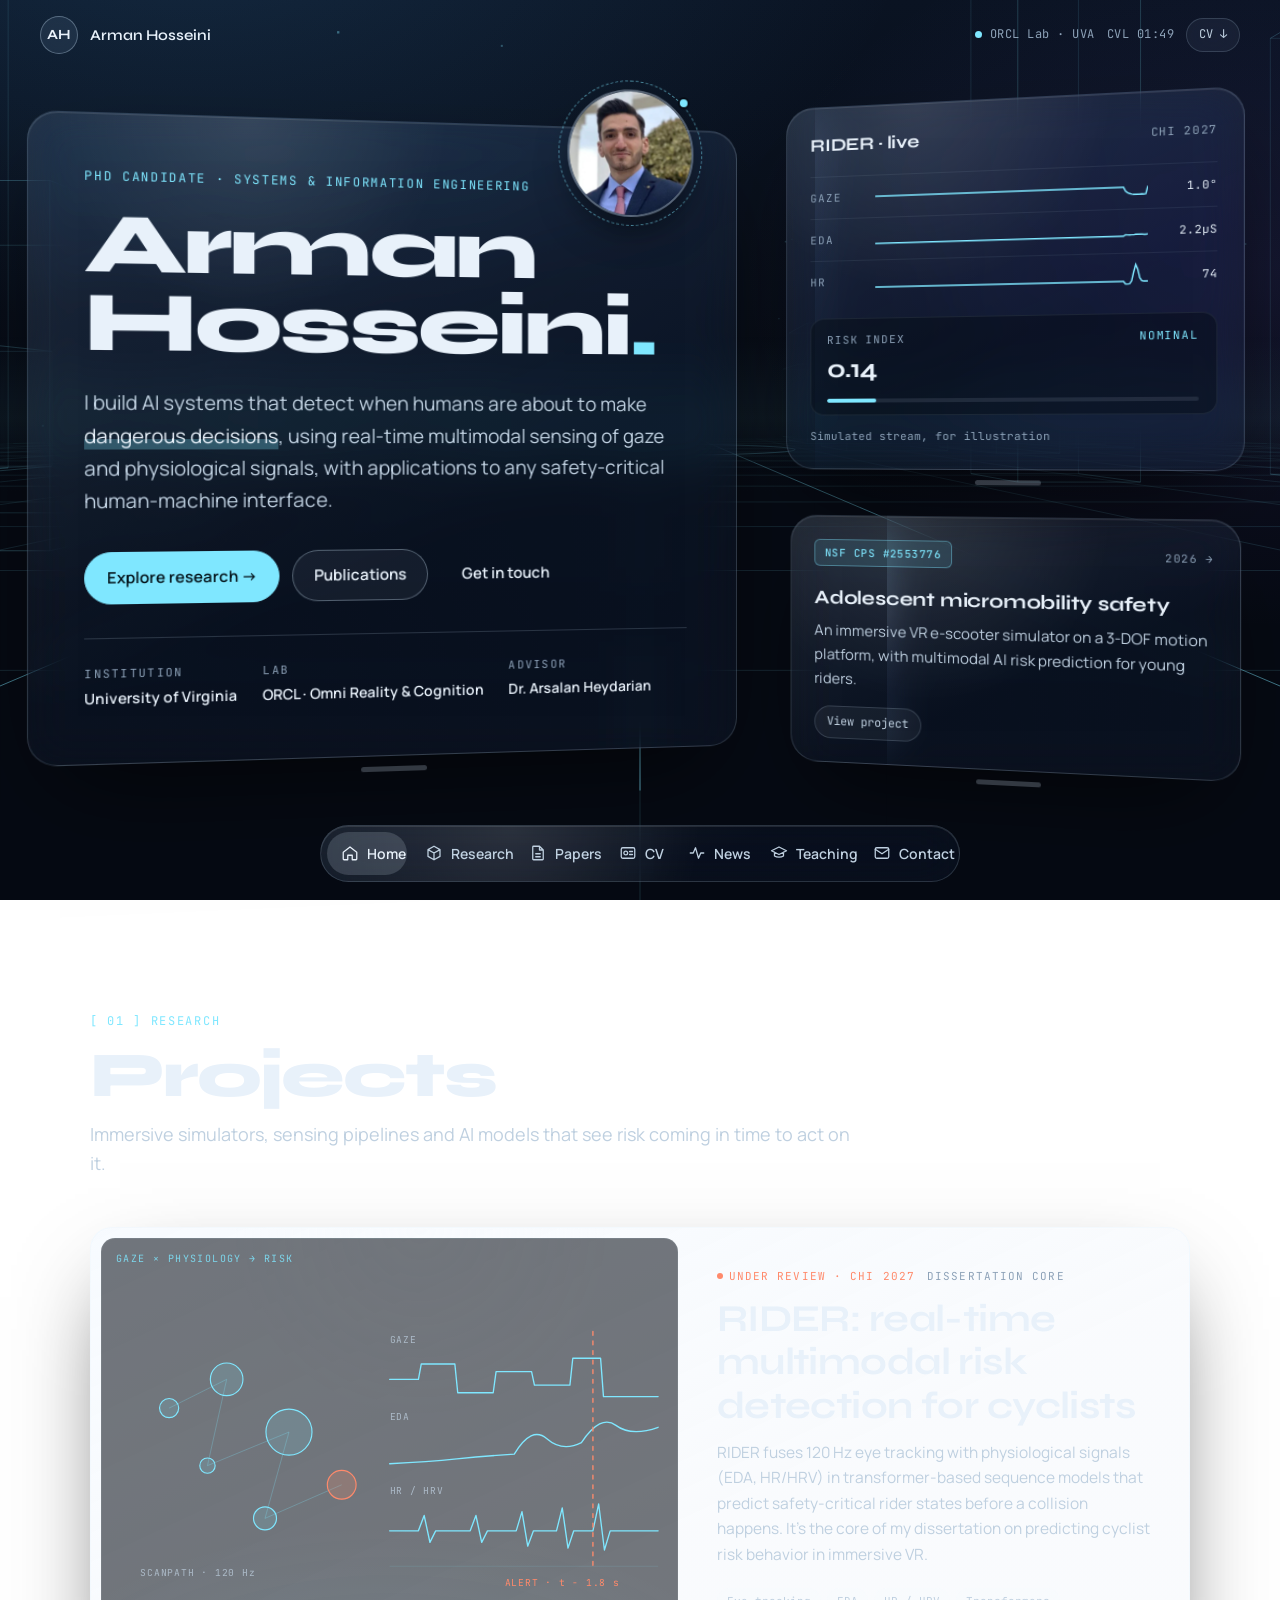
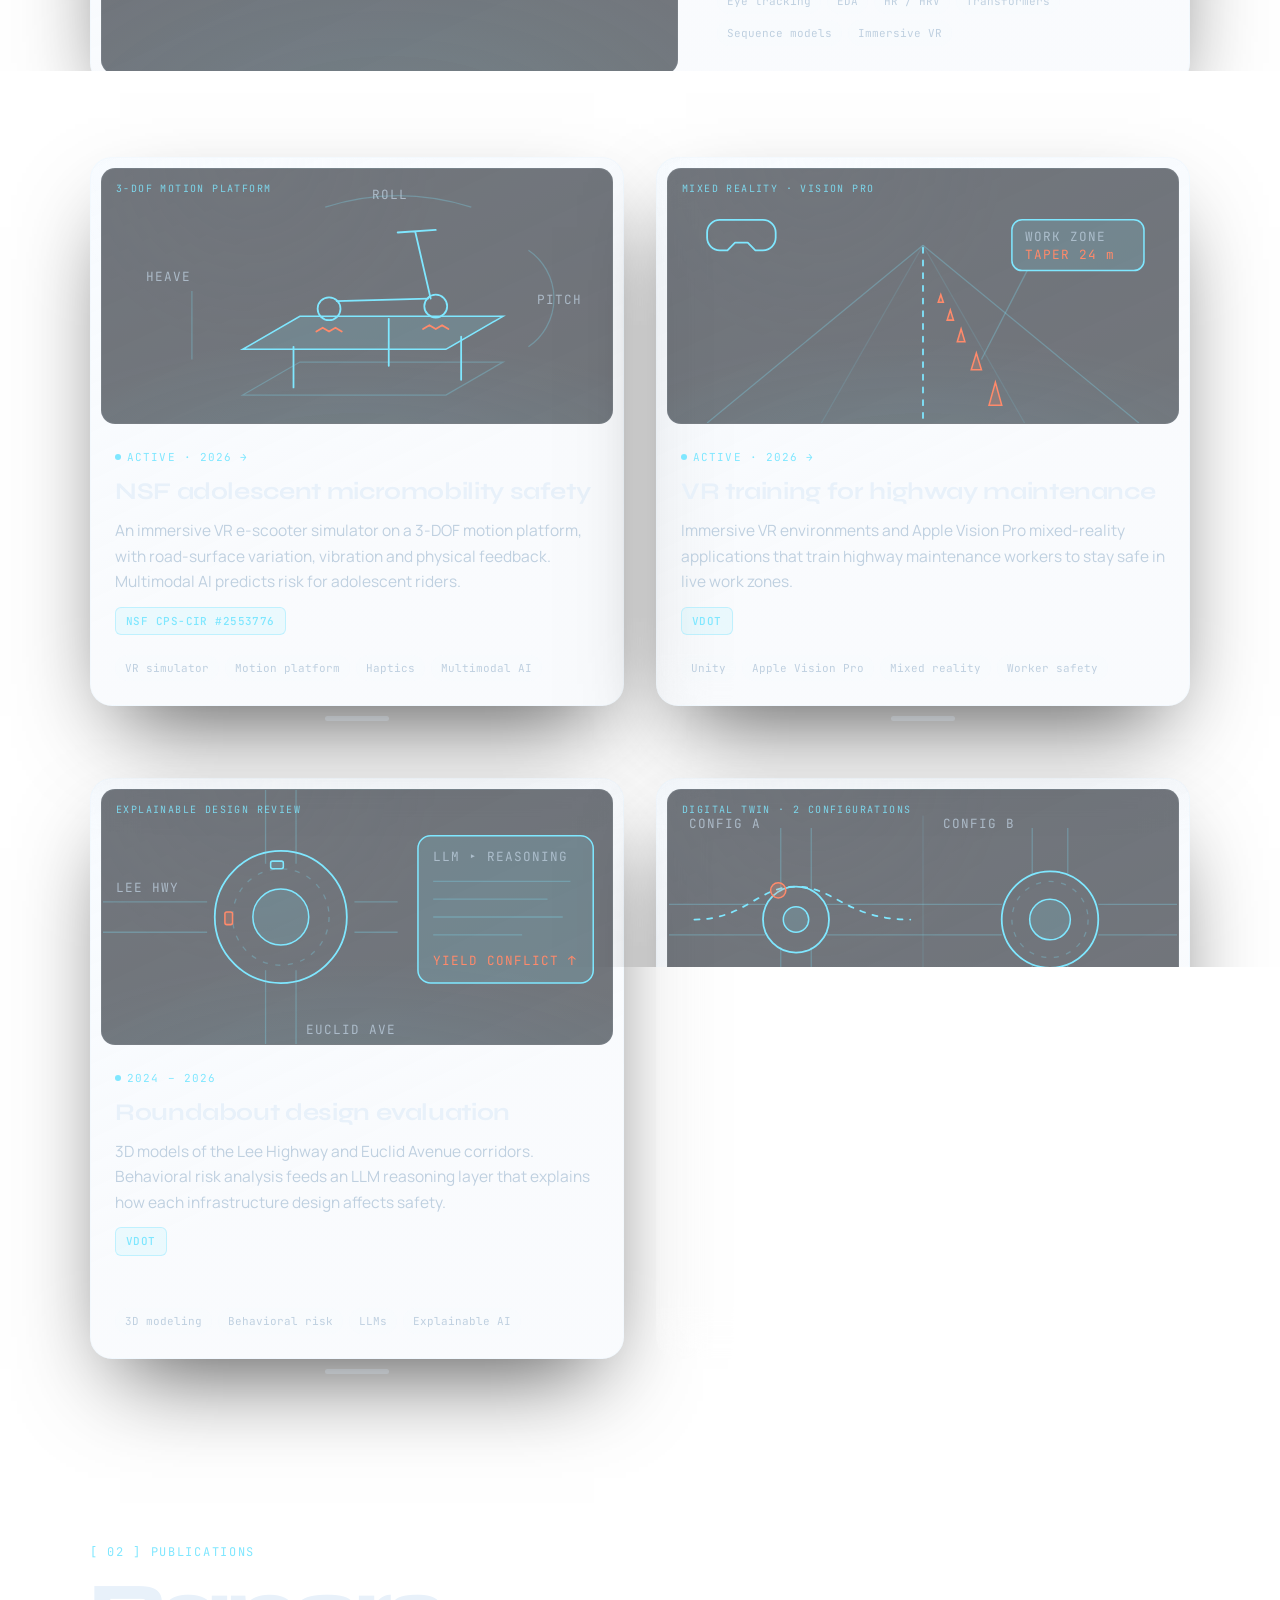
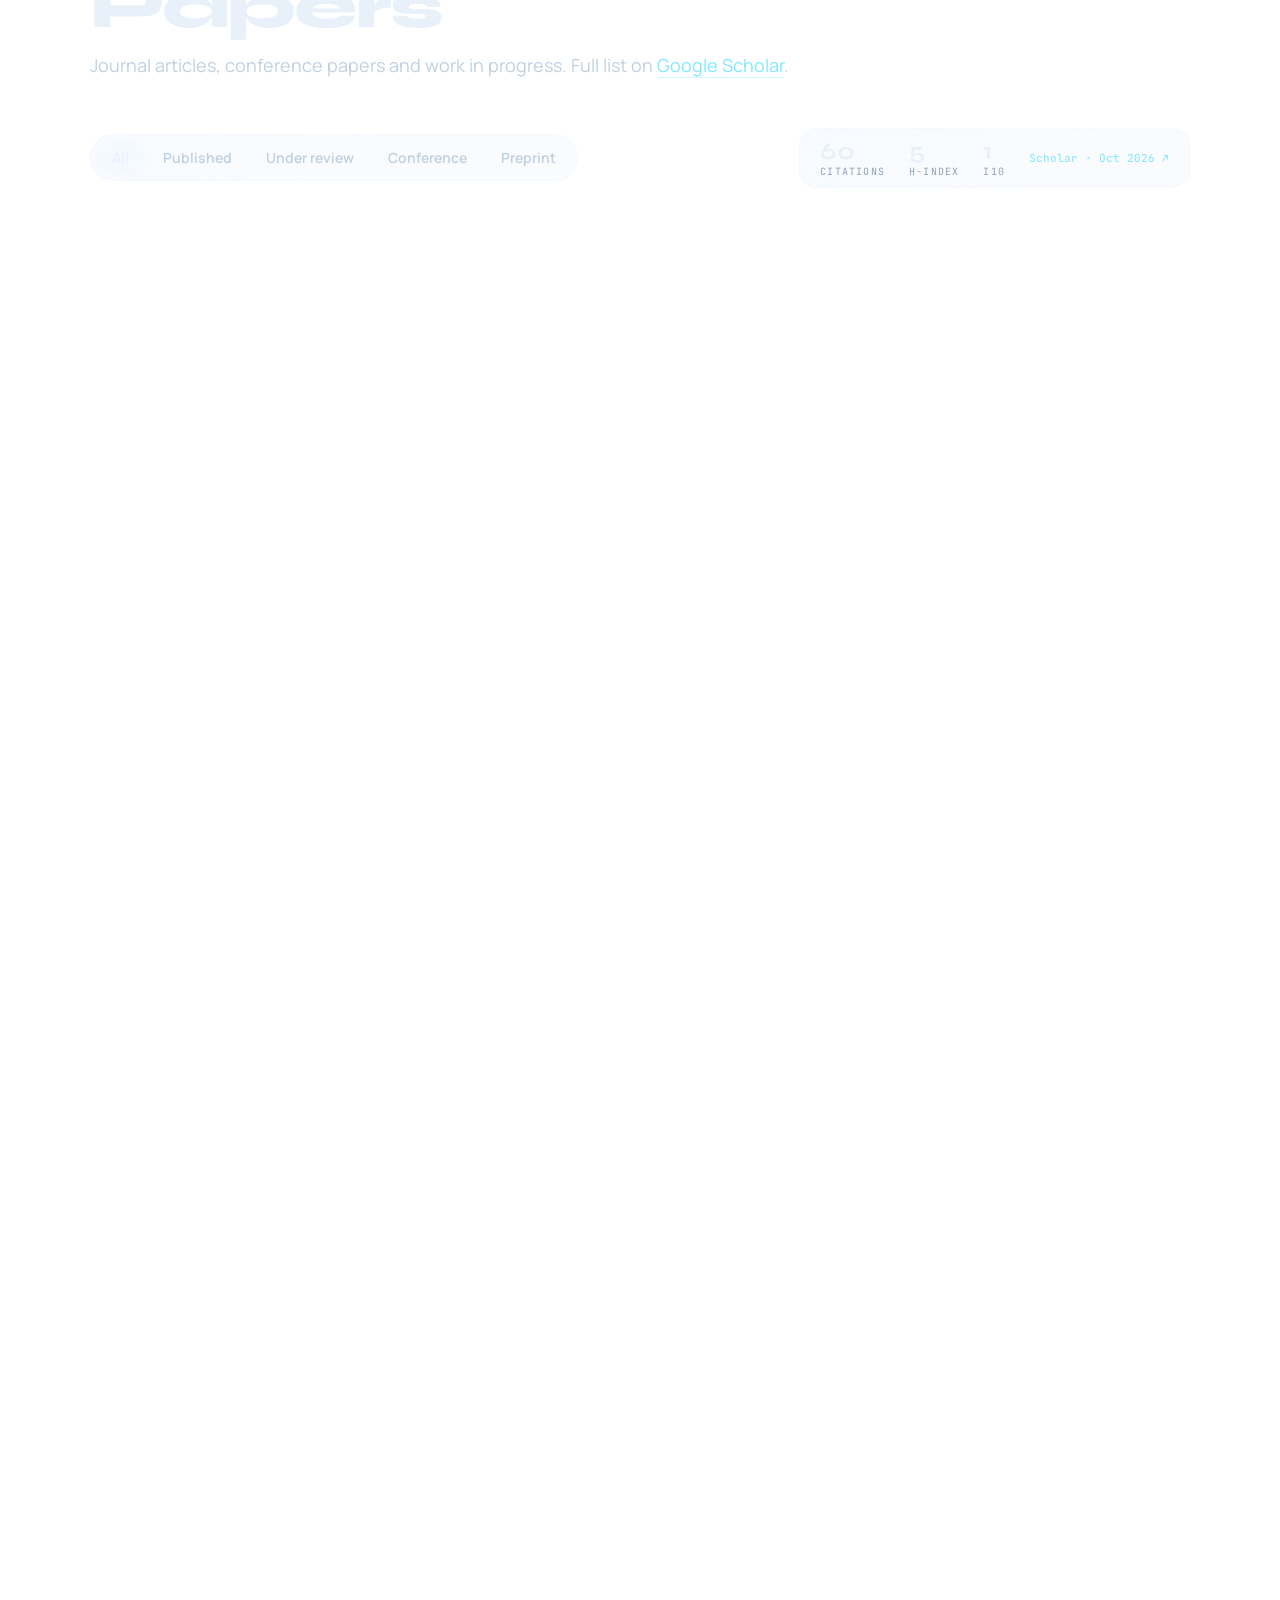
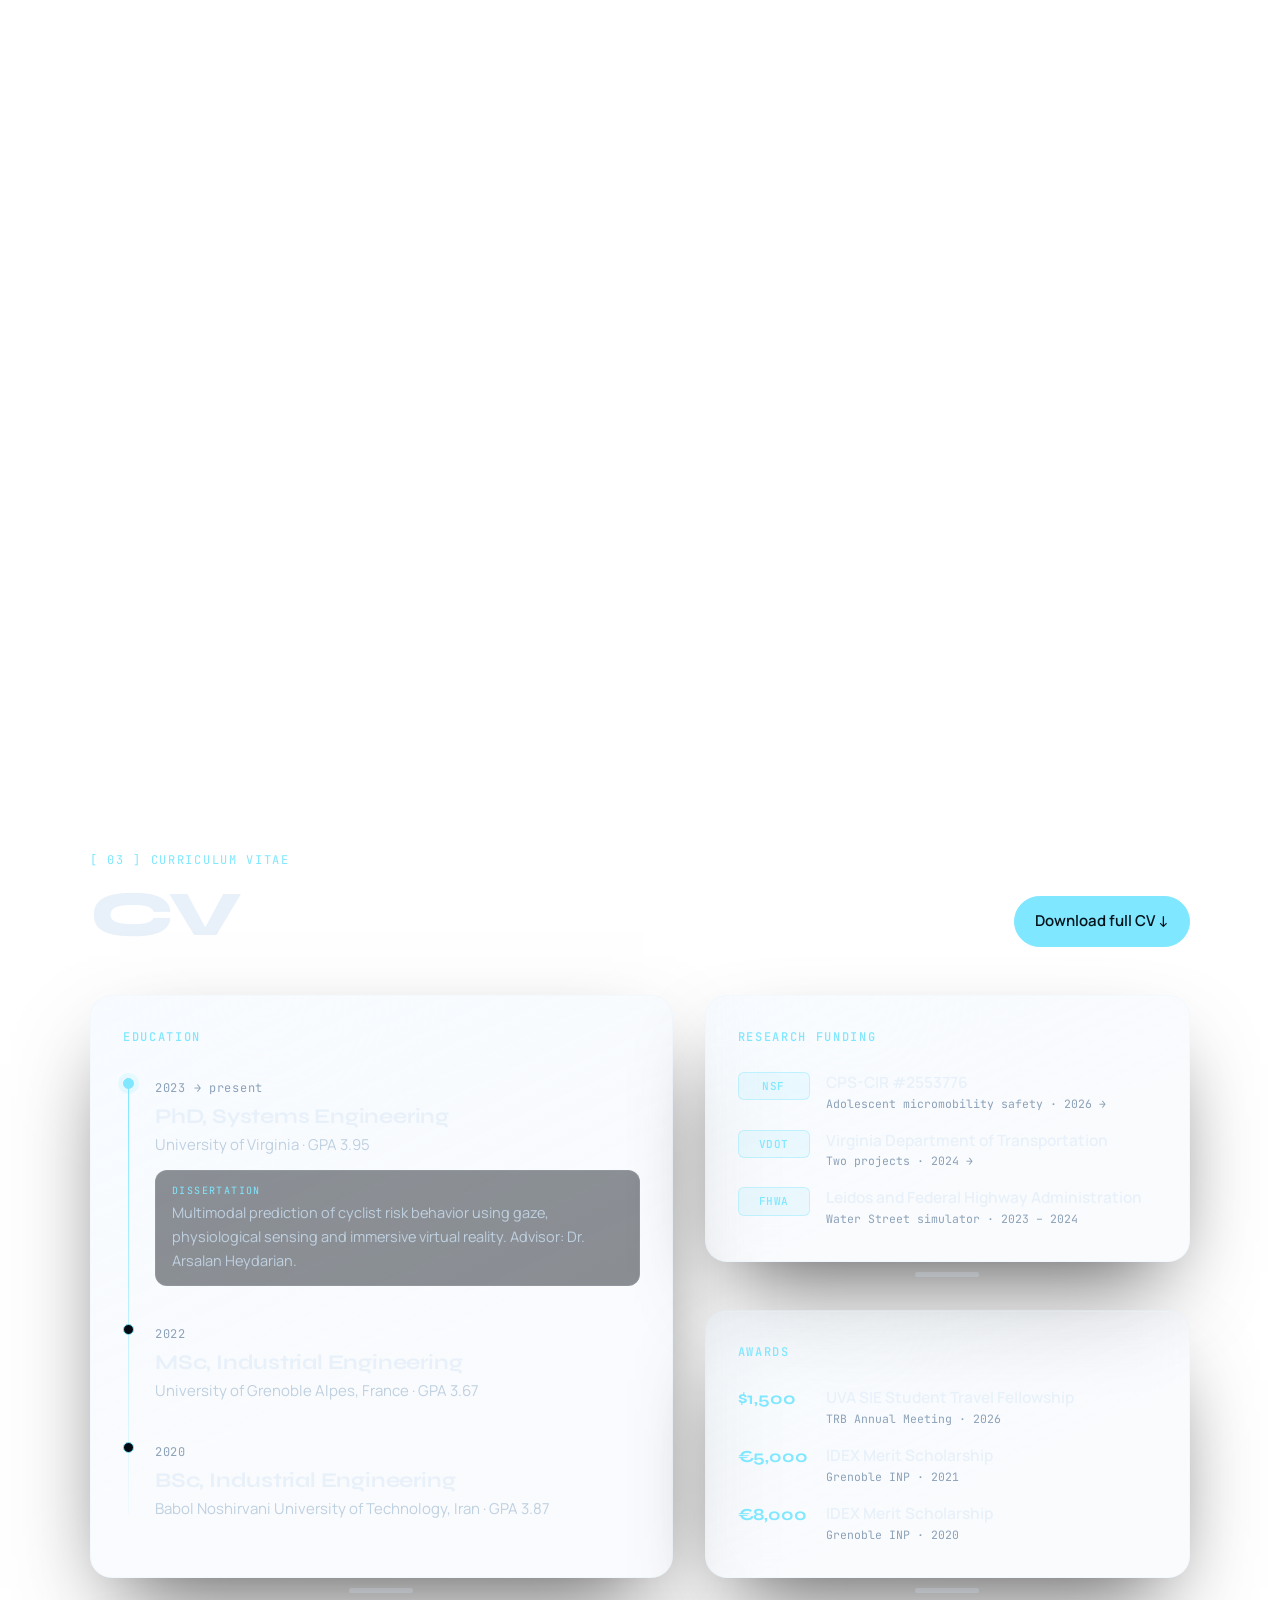
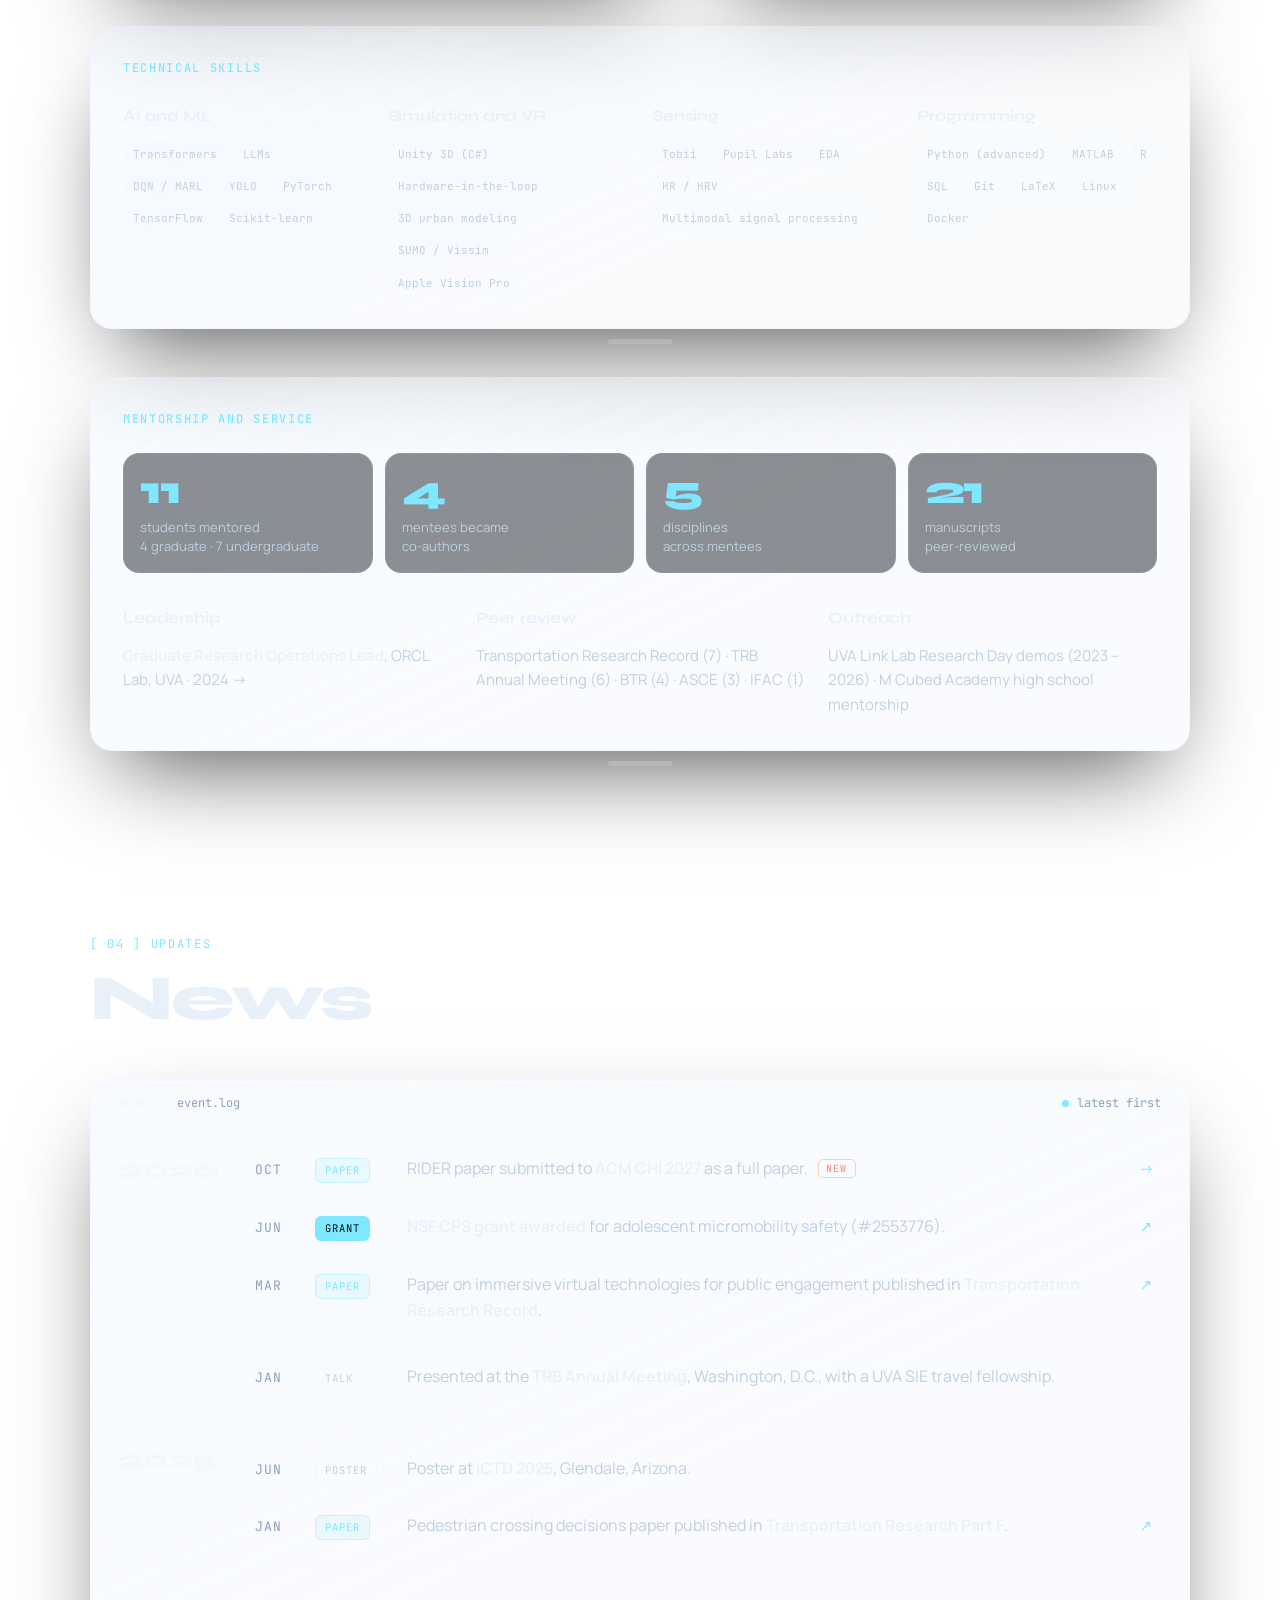
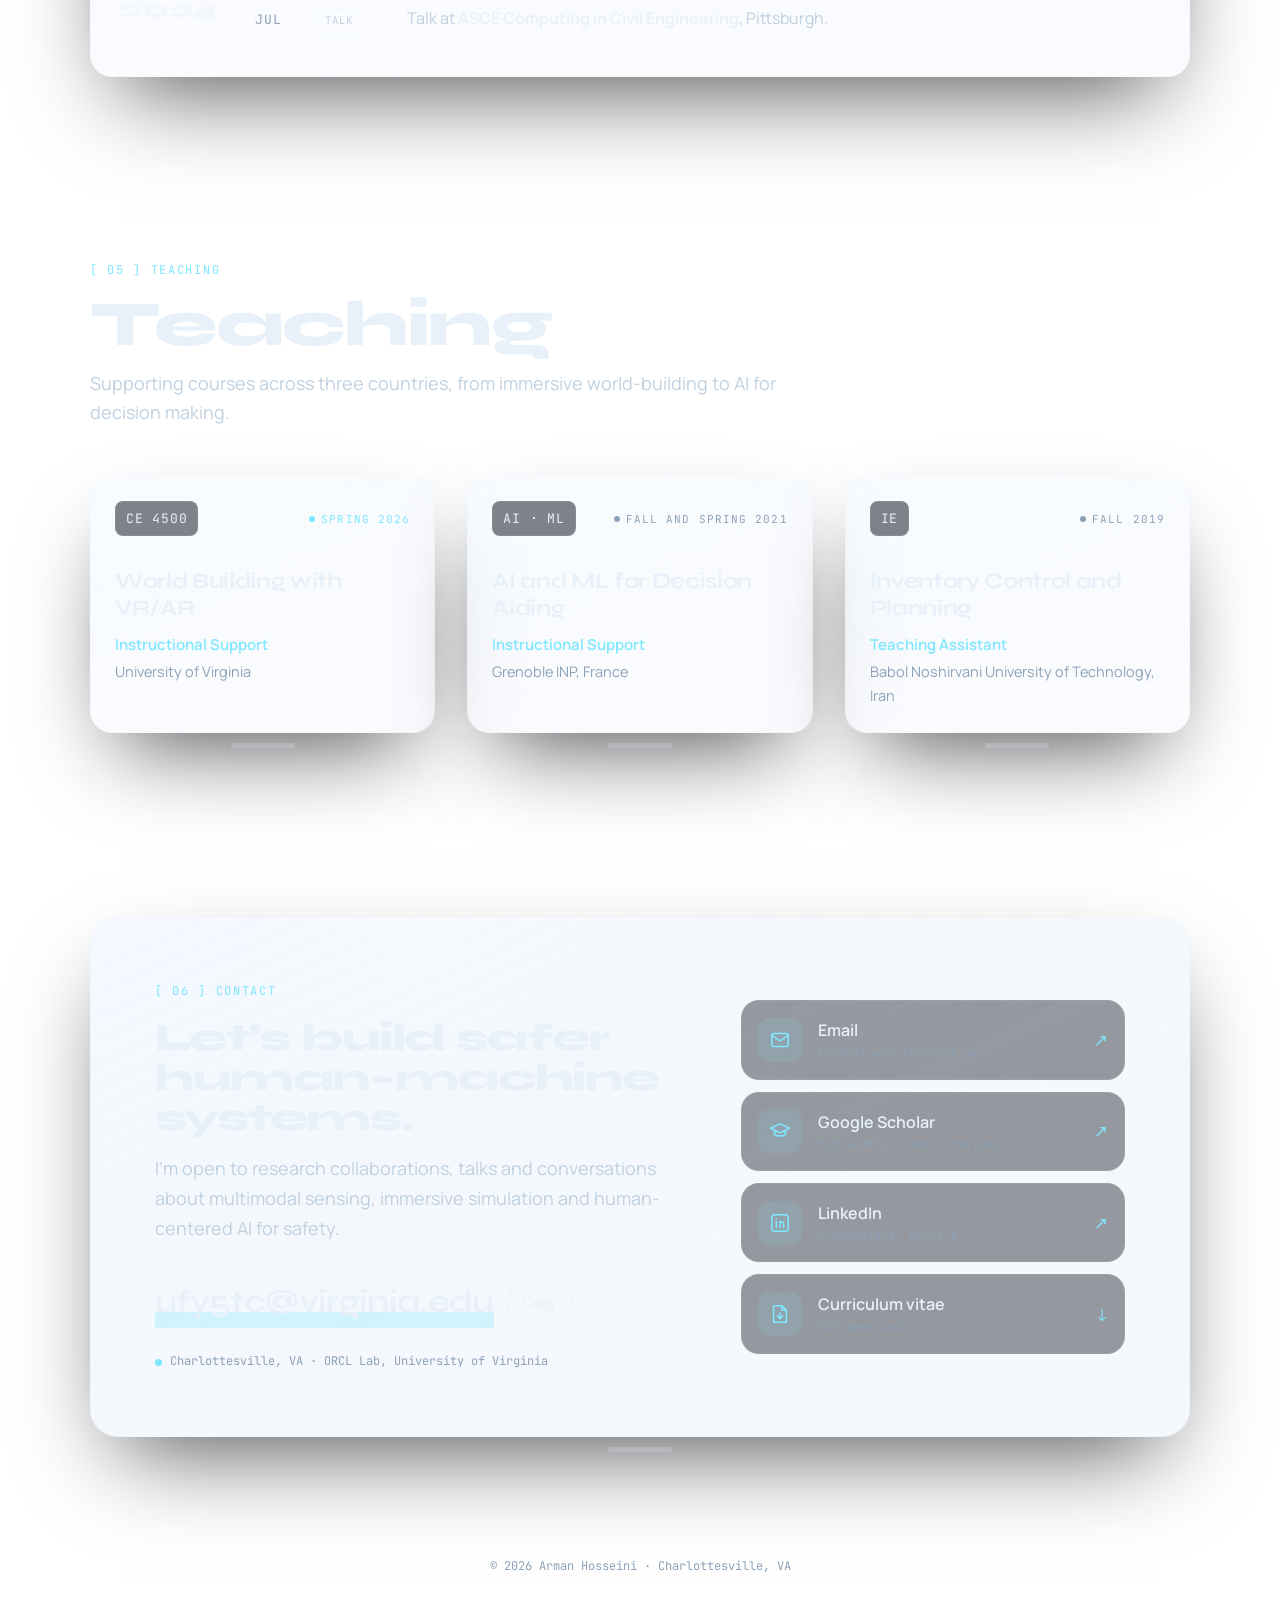
==== index.html @ a62b1a7c "Keep hero name inside its window at every screen width Size the name with container query units rela" ====
<!DOCTYPE html>
<html lang="en">
<head>
  <meta charset="utf-8">
  <meta name="viewport" content="width=device-width, initial-scale=1">
  <!-- EDIT: page title + description shown in Google results and link previews -->
  <title>Arman Hosseini · Multimodal AI for Human Safety</title>
  <meta name="description" content="Arman Hosseini, PhD candidate at the University of Virginia, builds AI systems that detect when humans are about to make dangerous decisions using real-time gaze and physiological sensing, VR and mixed reality.">
  <meta property="og:title" content="Arman Hosseini · Multimodal AI for Human Safety">
  <meta property="og:description" content="Real-time multimodal sensing, VR simulation and AI for safety-critical human-machine interfaces.">
  <meta property="og:type" content="website">
  <!-- EDIT: if the site address changes, update these three URLs -->
  <link rel="canonical" href="https://armanhsi.github.io/">
  <meta property="og:url" content="https://armanhsi.github.io/">
  <meta property="og:image" content="https://armanhsi.github.io/assets/headshot.jpg">
  <meta name="theme-color" content="#050912">
  <link rel="icon" href="data:image/svg+xml,%3Csvg xmlns='http://www.w3.org/2000/svg' viewBox='0 0 32 32'%3E%3Ccircle cx='16' cy='16' r='15' fill='%23050912'/%3E%3Ccircle cx='16' cy='16' r='9' fill='none' stroke='%237FE7FF' stroke-width='2'/%3E%3Ccircle cx='16' cy='16' r='3' fill='%237FE7FF'/%3E%3C/svg%3E">

  <link rel="preconnect" href="https://fonts.googleapis.com">
  <link rel="preconnect" href="https://fonts.gstatic.com" crossorigin>
  <link href="https://fonts.googleapis.com/css2?family=JetBrains+Mono:wght@400;500&family=Manrope:wght@400;500;600;700&family=Syne:wght@600;700;800&display=swap" rel="stylesheet">
  <!-- EDIT: bump ?v= on style.css and script.js after changing them, so visitors get the new files -->
  <link rel="stylesheet" href="style.css?v=6">
</head>
<body>

  <!-- The wireframe 3D world behind the windows (drawn by script.js) -->
  <canvas id="world" aria-hidden="true"></canvas>
  <!-- Gaze cursor (desktop only) -->
  <div class="gaze" aria-hidden="true"></div>

  <!-- ============ STATUS BAR ============ -->
  <header class="statusbar">
    <a class="brand" href="#home" aria-label="Arman Hosseini, back to top">
      <span class="brand-mark">AH</span>
      <span class="brand-name">Arman Hosseini</span>
    </a>
    <div class="status-right">
      <span class="status-item hide-sm"><span class="live-dot"></span>ORCL Lab · UVA</span>
      <span class="status-item hide-sm" id="clock" title="Local time in Charlottesville">CVL --:--</span>
      <!-- EDIT: put your CV PDF at assets/Arman_Hosseini_CV.pdf -->
      <a class="chip" href="assets/Arman_Hosseini_CV.pdf" target="_blank" rel="noopener">CV ↓</a>
    </div>
  </header>

  <main>

    <!-- ============ HERO ============ -->
    <section id="home" class="hero" aria-label="Introduction">
      <div class="scene" id="scene">

        <!-- Main window -->
        <article class="window window--main glass grab">
          <!-- EDIT: headshot — replace assets/headshot.jpg (square photo, about 600×600) -->
          <div class="avatar">
            <img src="assets/headshot.jpg" alt="Portrait of Arman Hosseini" width="591" height="591">
          </div>
          <!-- EDIT: title line above your name -->
          <p class="eyebrow">PhD Candidate · Systems &amp; Information Engineering</p>
          <h1 class="hero-name">Arman<br>Hosseini<span>.</span></h1>
          <!-- EDIT: research identity statement -->
          <p class="hero-lede">I build AI systems that detect when humans are about to make <em>dangerous decisions</em>, using real-time multimodal sensing of gaze and physiological signals, with applications to any safety-critical human-machine interface.</p>
          <div class="hero-actions">
            <a class="btn btn--primary" href="#research">Explore research →</a>
            <a class="btn" href="#publications">Publications</a>
            <a class="btn btn--ghost" href="#contact">Get in touch</a>
          </div>
          <!-- EDIT: quick facts -->
          <dl class="hero-meta">
            <div><dt>Institution</dt><dd>University of Virginia</dd></div>
            <div><dt>Lab</dt><dd>ORCL · Omni Reality &amp; Cognition</dd></div>
            <div><dt>Advisor</dt><dd>Dr. Arsalan Heydarian</dd></div>
          </dl>
        </article>

        <div class="side-stack">
          <!-- Live signal window (synthetic demo data) -->
          <aside class="window window--side window--signal glass grab" aria-label="Demo of the RIDER multimodal risk stream">
            <div class="win-head">
              <h2 class="win-title">RIDER · live</h2>
              <span class="win-sub">CHI 2027</span>
            </div>
            <div class="signal-row"><span class="lbl">GAZE</span><canvas data-signal="gaze"></canvas><span class="val" id="v-gaze">—</span></div>
            <div class="signal-row"><span class="lbl">EDA</span><canvas data-signal="eda"></canvas><span class="val" id="v-eda">—</span></div>
            <div class="signal-row"><span class="lbl">HR</span><canvas data-signal="hr"></canvas><span class="val" id="v-hr">—</span></div>
            <div class="risk" id="risk">
              <div class="risk-top"><span>RISK INDEX</span><span class="risk-state" id="risk-state">NOMINAL</span></div>
              <div class="risk-num" id="risk-num">0.18</div>
              <div class="risk-bar"><i id="risk-bar"></i></div>
            </div>
            <p class="demo-note">Simulated stream, for illustration</p>
          </aside>

          <!-- EDIT: highlighted grant / news window -->
          <aside class="window window--side window--grant glass grab">
            <div class="win-head">
              <span class="badge">NSF CPS #2553776</span>
              <span class="win-sub">2026 →</span>
            </div>
            <h2 class="win-title">Adolescent micromobility safety</h2>
            <p>An immersive VR e-scooter simulator on a 3-DOF motion platform, with multimodal AI risk prediction for young riders.</p>
            <div class="grant-foot">
              <a class="chip" href="#research">View project</a>
            </div>
          </aside>
        </div>
      </div>
      <a class="scroll-hint" href="#research">Scroll to enter</a>
    </section>

    <!-- ============ RESEARCH ============ -->
    <section id="research" class="section">
      <div class="section-head">
        <p class="eyebrow">[ 01 ] Research</p>
        <h2 class="section-title">Projects</h2>
        <!-- EDIT: section intro -->
        <p class="section-lede">Immersive simulators, sensing pipelines and AI models that see risk coming in time to act on it.</p>
      </div>

      <div class="project-grid">

        <!-- PROJECT: RIDER (featured) ======================================
             EDIT: to use a photo instead of the illustration, replace the <svg> with
             <img src="assets/projects/rider.jpg" alt="..."> -->
        <article class="card card--featured glass grab">
          <div class="card-art">
            <span class="art-label">Gaze × physiology → risk</span>
            <svg viewBox="0 0 600 320" preserveAspectRatio="xMidYMid meet" aria-hidden="true">
              <!-- scanpath -->
              <polyline class="a-dim" points="70,110 130,80 110,170 195,135 170,225 250,190"/>
              <circle class="a-fill" cx="70" cy="110" r="10"/>
              <circle class="a-fill" cx="130" cy="80" r="17"/>
              <circle class="a-fill" cx="110" cy="170" r="8"/>
              <circle class="a-fill" cx="195" cy="135" r="24"/>
              <circle class="a-fill" cx="170" cy="225" r="12"/>
              <circle class="a-hotfill" cx="250" cy="190" r="15"/>
              <text class="a-txt" x="40" y="285">SCANPATH · 120 Hz</text>
              <!-- signals -->
              <text class="a-txt" x="300" y="42">GAZE</text>
              <path class="a-line" d="M300 80 L330 80 L333 64 L368 64 L371 94 L408 94 L411 72 L448 72 L451 86 L488 86 L491 58 L520 58 L523 98 L580 98"/>
              <text class="a-txt" x="300" y="122">EDA</text>
              <path class="a-line" d="M300 168 Q340 166 370 163 T430 158 Q448 128 464 142 T500 146 Q520 116 536 128 T580 130"/>
              <text class="a-txt" x="300" y="200">HR / HRV</text>
              <path class="a-line" d="M300 238 L330 238 L336 222 L342 250 L348 238 L384 238 L390 222 L396 250 L402 238 L432 238 L438 218 L444 254 L450 238 L474 238 L480 214 L486 256 L492 238 L512 238 L518 210 L524 258 L530 238 L580 238"/>
              <line class="a-faint" x1="300" y1="275" x2="580" y2="275"/>
              <line class="a-hot a-flow" x1="512" y1="30" x2="512" y2="275"/>
              <text class="a-txt-hot" x="420" y="296">ALERT · t − 1.8 s</text>
            </svg>
          </div>
          <div class="card-body">
            <div class="card-status"><span class="state state--review">Under review · CHI 2027</span><span>Dissertation core</span></div>
            <h3 class="card-title">RIDER: real-time multimodal risk detection for cyclists</h3>
            <p class="card-text">RIDER fuses 120 Hz eye tracking with physiological signals (EDA, HR/HRV) in transformer-based sequence models that predict safety-critical rider states before a collision happens. It's the core of my dissertation on predicting cyclist risk behavior in immersive VR.</p>
            <ul class="tags">
              <li>Eye tracking</li><li>EDA</li><li>HR / HRV</li><li>Transformers</li><li>Sequence models</li><li>Immersive VR</li>
            </ul>
          </div>
        </article>

        <!-- PROJECT: NSF micromobility ===================================== -->
        <article class="card glass grab">
          <div class="card-art">
            <span class="art-label">3-DOF motion platform</span>
            <svg viewBox="0 0 400 200" preserveAspectRatio="xMidYMid meet" aria-hidden="true">
              <polygon class="a-dim" points="110,178 270,178 315,152 155,152"/>
              <line class="a-line" x1="150" y1="172" x2="150" y2="140"/>
              <line class="a-line" x1="282" y1="166" x2="282" y2="132"/>
              <line class="a-line" x1="225" y1="155" x2="225" y2="118"/>
              <polygon class="a-fill" points="110,142 270,142 315,116 155,116"/>
              <circle class="a-line" cx="178" cy="110" r="9"/>
              <circle class="a-line" cx="262" cy="108" r="9"/>
              <path class="a-line" d="M184 104 L256 102 M258 102 L246 50 M232 50 L262 48"/>
              <path class="a-hot" d="M168 128 l5 -3 l5 3 l5 -3 l5 3 M252 126 l5 -3 l5 3 l5 -3 l5 3"/>
              <path class="a-dim" d="M335 64 A46 46 0 0 1 335 140"/>
              <path class="a-dim" d="M175 30 Q232 12 290 30"/>
              <path class="a-dim" d="M70 150 L70 96"/>
              <text class="a-txt" x="342" y="106">PITCH</text>
              <text class="a-txt" x="212" y="24">ROLL</text>
              <text class="a-txt" x="34" y="88">HEAVE</text>
            </svg>
          </div>
          <div class="card-body">
            <div class="card-status"><span class="state">Active · 2026 →</span></div>
            <h3 class="card-title">NSF adolescent micromobility safety</h3>
            <p class="card-text">An immersive VR e-scooter simulator on a 3-DOF motion platform, with road-surface variation, vibration and physical feedback. Multimodal AI predicts risk for adolescent riders.</p>
            <div class="funding"><span class="badge">NSF CPS-CIR #2553776</span></div>
            <ul class="tags"><li>VR simulator</li><li>Motion platform</li><li>Haptics</li><li>Multimodal AI</li></ul>
          </div>
        </article>

        <!-- PROJECT: VDOT highway maintenance VR ============================ -->
        <article class="card glass grab">
          <div class="card-art">
            <span class="art-label">Mixed reality · Vision Pro</span>
            <svg viewBox="0 0 400 200" preserveAspectRatio="xMidYMid meet" aria-hidden="true">
              <path class="a-dim" d="M200 60 L30 200 M200 60 L370 200"/>
              <path class="a-faint" d="M200 60 L120 200 M200 60 L280 200"/>
              <line class="a-line a-flow" x1="200" y1="62" x2="200" y2="200"/>
              <path class="a-hotfill" d="M262 186 L252 186 L257 168 Z M246 158 L238 158 L242 145 Z M233 136 L227 136 L230 126 Z M224 119 L219 119 L221.5 111 Z M216 105 L212 105 L214 99 Z"/>
              <rect class="a-fill" x="270" y="40" width="104" height="40" rx="8"/>
              <text class="a-txt" x="280" y="57">WORK ZONE</text>
              <text class="a-txt-hot" x="280" y="71">TAPER 24 m</text>
              <path class="a-dim" d="M282 80 L246 150"/>
              <path class="a-line" d="M40 40 h34 a10 10 0 0 1 10 10 v4 a10 10 0 0 1 -10 10 h-6 l-6 -6 h-10 l-6 6 h-6 a10 10 0 0 1 -10 -10 v-4 a10 10 0 0 1 10 -10 z"/>
            </svg>
          </div>
          <div class="card-body">
            <div class="card-status"><span class="state">Active · 2026 →</span></div>
            <h3 class="card-title">VR training for highway maintenance</h3>
            <p class="card-text">Immersive VR environments and Apple Vision Pro mixed-reality applications that train highway maintenance workers to stay safe in live work zones.</p>
            <div class="funding"><span class="badge">VDOT</span></div>
            <ul class="tags"><li>Unity</li><li>Apple Vision Pro</li><li>Mixed reality</li><li>Worker safety</li></ul>
          </div>
        </article>

        <!-- PROJECT: VDOT roundabout evaluation ============================= -->
        <article class="card glass grab">
          <div class="card-art">
            <span class="art-label">Explainable design review</span>
            <svg viewBox="0 0 400 200" preserveAspectRatio="xMidYMid meet" aria-hidden="true">
              <path class="a-dim" d="M128 0 V58 M152 0 V58 M128 142 V200 M152 142 V200 M0 88 H82 M0 112 H82 M198 88 H232 M198 112 H232"/>
              <circle class="a-line" cx="140" cy="100" r="52"/>
              <circle class="a-fill" cx="140" cy="100" r="22"/>
              <circle class="a-dim a-flow" cx="140" cy="100" r="38"/>
              <rect class="a-fill" x="132" y="56" width="10" height="6" rx="1.5"/>
              <rect class="a-hotfill" x="96" y="96" width="6" height="10" rx="1.5"/>
              <text class="a-txt" x="10" y="80">LEE HWY</text>
              <text class="a-txt" x="160" y="192">EUCLID AVE</text>
              <rect class="a-fill" x="248" y="36" width="138" height="116" rx="10"/>
              <text class="a-txt" x="260" y="56">LLM ▸ REASONING</text>
              <path class="a-dim" d="M260 72 H368 M260 86 H350 M260 100 H362 M260 114 H330"/>
              <text class="a-txt-hot" x="260" y="138">YIELD CONFLICT ↑</text>
            </svg>
          </div>
          <div class="card-body">
            <div class="card-status"><span class="state">2024 – 2026</span></div>
            <h3 class="card-title">Roundabout design evaluation</h3>
            <p class="card-text">3D models of the Lee Highway and Euclid Avenue corridors. Behavioral risk analysis feeds an LLM reasoning layer that explains how each infrastructure design affects safety.</p>
            <div class="funding"><span class="badge">VDOT</span></div>
            <ul class="tags"><li>3D modeling</li><li>Behavioral risk</li><li>LLMs</li><li>Explainable AI</li></ul>
          </div>
        </article>

        <!-- PROJECT: FHWA / Leidos Water Street ============================= -->
        <article class="card glass grab">
          <div class="card-art">
            <span class="art-label">Digital twin · 2 configurations</span>
            <svg viewBox="0 0 400 200" preserveAspectRatio="xMidYMid meet" aria-hidden="true">
              <line class="a-faint" x1="200" y1="20" x2="200" y2="190"/>
              <path class="a-dim" d="M0 90 H76 M0 114 H76 M124 90 H200 M124 114 H200 M88 30 V80 M112 30 V80 M88 124 V180 M112 124 V180"/>
              <circle class="a-line" cx="100" cy="102" r="26"/>
              <circle class="a-fill" cx="100" cy="102" r="10"/>
              <path class="a-dim" d="M200 90 H262 M200 114 H262 M338 90 H400 M338 114 H400 M286 30 V66 M314 30 V66 M286 138 V180 M314 138 V180"/>
              <circle class="a-line" cx="300" cy="102" r="38"/>
              <circle class="a-dim a-flow" cx="300" cy="102" r="30"/>
              <circle class="a-fill" cx="300" cy="102" r="16"/>
              <path class="a-line a-flow" d="M20 102 C60 102 70 76 100 76 S140 102 190 102"/>
              <circle class="a-hotfill" cx="86" cy="79" r="6"/>
              <text class="a-txt" x="16" y="30">CONFIG A</text>
              <text class="a-txt" x="216" y="30">CONFIG B</text>
              <text class="a-txt" x="16" y="190">WATER ST · CVL</text>
            </svg>
          </div>
          <div class="card-body">
            <div class="card-status"><span class="state state--done">Completed · 2023 – 2024</span></div>
            <h3 class="card-title">Water Street simulator</h3>
            <p class="card-text">A high-fidelity 3D model of Water Street in Charlottesville with two roundabout configurations, for simulating bicycle–vehicle interactions under configurable traffic parameters.</p>
            <div class="funding"><span class="badge">FHWA</span><span class="badge">Leidos</span></div>
            <ul class="tags"><li>Unity 3D</li><li>Digital twin</li><li>Bike–vehicle interaction</li><li>Traffic simulation</li></ul>
          </div>
        </article>

      </div>
    </section>

    <!-- ============ SECTIONS STILL TO BUILD (next iterations) ============ -->
    <!-- ============ PUBLICATIONS ============
         HOW TO ADD A PAPER: copy one <li class="pub">…</li> block into the right group.
         Wrap your own name in <b class="me">…</b>. Status pill classes:
         pill--pub (published), pill--review (under review), pill--prep (in preparation), pill--pre (preprint).
         Remember to update the count in that group's <span class="pub-count">. -->
    <section id="publications" class="section">
      <div class="section-head">
        <p class="eyebrow">[ 02 ] Publications</p>
        <h2 class="section-title">Papers</h2>
        <p class="section-lede">Journal articles, conference papers and work in progress. Full list on <a class="text-link" href="https://scholar.google.com/citations?user=xjbQakIAAAAJ&amp;hl=en" target="_blank" rel="noopener">Google Scholar</a>.</p>
      </div>

      <div class="pub-tools">
        <div class="seg glass" role="group" aria-label="Filter publications">
          <button class="is-active" data-filter="all" aria-pressed="true">All</button>
          <button data-filter="published" aria-pressed="false">Published</button>
          <button data-filter="review" aria-pressed="false">Under review</button>
          <button data-filter="conference" aria-pressed="false">Conference</button>
          <button data-filter="preprint" aria-pressed="false">Preprint</button>
        </div>
        <!-- EDIT: citation metrics — copy from Google Scholar now and then -->
        <a class="metrics glass" href="https://scholar.google.com/citations?user=xjbQakIAAAAJ&amp;hl=en" target="_blank" rel="noopener" aria-label="Google Scholar metrics: 60 citations, h-index 5, i10-index 1">
          <span class="metric"><b>60</b><small>Citations</small></span>
          <span class="metric"><b>5</b><small>h-index</small></span>
          <span class="metric"><b>1</b><small>i10</small></span>
          <span class="metric-src">Scholar · Oct 2026 ↗</span>
        </a>
      </div>

      <div class="pub-panel glass grab">

        <!-- ---------- Published (journal) ---------- -->
        <div class="pub-group" data-group="published">
          <h3 class="pub-group-title">Journal articles <span class="pub-count">2</span></h3>
          <ol class="pub-list">
            <li class="pub">
              <span class="pub-year">2026</span>
              <div class="pub-main">
                <a class="pub-title" href="https://doi.org/10.1177/03611981261485243" target="_blank" rel="noopener">The Use of Immersive Virtual Technologies for Public Engagement: State-of-Practice Review of US State Departments of Transportation</a>
                <p class="pub-authors">C. de Cárdenas, <b class="me">A. Hosseini</b>, E. O’Connor, A. Heydarian, T. D. Chen</p>
                <p class="pub-venue">Transportation Research Record</p>
              </div>
              <span class="pill pill--pub">Published</span>
            </li>
            <li class="pub">
              <span class="pub-year">2025</span>
              <div class="pub-main">
                <a class="pub-title" href="https://doi.org/10.1016/j.trf.2025.103362" target="_blank" rel="noopener">What Affects Pedestrian Street Crossing Decisions in Day and Night Scenarios? A Case Study in Charlottesville, Virginia</a>
                <p class="pub-authors">A. Raida, <b class="me">A. Hosseini</b>, C. de Cárdenas, A. Mondschein, A. Heydarian, et al.</p>
                <p class="pub-venue">Transportation Research Part F: Traffic Psychology and Behaviour, 115, 103362</p>
              </div>
              <span class="pill pill--pub">Published</span>
            </li>
          </ol>
        </div>

        <!-- ---------- Under review / in preparation ---------- -->
        <div class="pub-group" data-group="review">
          <h3 class="pub-group-title">Under review and in preparation <span class="pub-count">6</span></h3>
          <ol class="pub-list">
            <li class="pub">
              <span class="pub-year">2026</span>
              <div class="pub-main">
                <span class="pub-title">RIDER: Rider-State-Informed Detection of Emerging Risk</span>
                <p class="pub-authors"><b class="me">A. Hosseini</b>, et al.</p>
                <p class="pub-venue">ACM CHI 2027 · Full paper</p>
              </div>
              <span class="pill pill--review">Under review</span>
            </li>
            <li class="pub">
              <span class="pub-year">2026</span>
              <div class="pub-main">
                <span class="pub-title">Cyclist Safety in Right-Hook Conflicts: A Virtual Reality Study</span>
                <p class="pub-authors"><b class="me">A. Hosseini</b>, et al.</p>
                <p class="pub-venue">Accident Analysis &amp; Prevention</p>
              </div>
              <span class="pill pill--review">Under review</span>
            </li>
            <li class="pub">
              <span class="pub-year">2026</span>
              <div class="pub-main">
                <span class="pub-title">Impact of Intersection Design and Lighting on Pedestrian Crossing Behavior</span>
                <p class="pub-authors"><b class="me">A. Hosseini</b>, et al.</p>
                <p class="pub-venue">Transportation Research Part F</p>
              </div>
              <span class="pill pill--review">Under review</span>
            </li>
            <li class="pub">
              <span class="pub-year">2026</span>
              <div class="pub-main">
                <span class="pub-title">Safety-Reliability and E-Scooter Intelligent Safety Assistance</span>
                <p class="pub-authors"><b class="me">A. Hosseini</b>, et al.</p>
                <p class="pub-venue">Transportation Research Part F</p>
              </div>
              <span class="pill pill--review">Under review</span>
            </li>
            <li class="pub">
              <span class="pub-year">2026</span>
              <div class="pub-main">
                <span class="pub-title">From Risk Prediction to Rider Warning</span>
                <p class="pub-authors"><b class="me">A. Hosseini</b>, et al.</p>
                <p class="pub-venue">IEEE Transactions on Intelligent Transportation Systems</p>
              </div>
              <span class="pill pill--prep">In prep · Fall 2026</span>
            </li>
            <li class="pub">
              <span class="pub-year">2026</span>
              <div class="pub-main">
                <span class="pub-title">Naturalistic Validation of a 3-DOF E-Scooter Simulator</span>
                <p class="pub-authors"><b class="me">A. Hosseini</b>, et al.</p>
                <p class="pub-venue">Transportation Research Part C</p>
              </div>
              <span class="pill pill--prep">In prep · Fall 2026</span>
            </li>
          </ol>
        </div>

        <!-- ---------- Conference papers ---------- -->
        <div class="pub-group" data-group="conference">
          <h3 class="pub-group-title">Conference papers <span class="pub-count">6</span></h3>
          <ol class="pub-list">
            <li class="pub">
              <span class="pub-year">2025</span>
              <div class="pub-main">
                <span class="pub-title">Real-Time Roadway Obstacle Detection for Electric Scooters Using Deep Learning and Multi-Sensor Fusion</span>
                <p class="pub-authors">Z. Zheng, <b class="me">A. Hosseini</b>, D. Chen, O. Shoghli, A. Heydarian</p>
                <p class="pub-venue">International Conference on Transportation and Development (ICTD) 2025</p>
              </div>
              <span class="pill pill--pub">Published</span>
            </li>
            <li class="pub">
              <span class="pub-year">2025</span>
              <div class="pub-main">
                <span class="pub-title">Impact of Road Infrastructure and Traffic Scenarios on E-Scooterists’ Riding and Gaze Behavior</span>
                <p class="pub-authors">D. Chen, <b class="me">A. Hosseini</b>, A. Smith, Z. Zheng, D. Xiang, A. Heydarian, O. Shoghli, et al.</p>
                <p class="pub-venue">International Conference on Transportation and Development (ICTD) 2025, pp. 373–383</p>
              </div>
              <span class="pill pill--pub">Published</span>
            </li>
            <li class="pub">
              <span class="pub-year">2024</span>
              <div class="pub-main">
                <span class="pub-title">Performance Evaluation of Real-Time Object Detection for Electric Scooters</span>
                <p class="pub-authors">D. Chen, <b class="me">A. Hosseini</b>, A. Smith, A. F. Nikkhah, A. Heydarian, O. Shoghli, et al.</p>
                <p class="pub-venue">ASCE International Conference on Computing in Civil Engineering 2024</p>
              </div>
              <span class="pill pill--pub">Published</span>
            </li>
            <li class="pub">
              <span class="pub-year">2024</span>
              <div class="pub-main">
                <span class="pub-title">Integrated Dynamic Flexible Job Shop and AIV Scheduling: Deep Reinforcement Learning Approach Considering AIV Charging and Capacity Constraints</span>
                <p class="pub-authors"><b class="me">A. Hosseini</b>, M. Feizabadi, Z. Yahouni</p>
                <p class="pub-venue">IFIP Advances in Production Management Systems (APMS) 2024 · Springer</p>
              </div>
              <span class="pill pill--pub">Published</span>
            </li>
            <li class="pub">
              <span class="pub-year">2024</span>
              <div class="pub-main">
                <span class="pub-title">Multi-Agent Deep Q-Network with Layer-based Communication Channel for Autonomous Internal Logistics Vehicle Scheduling in Smart Manufacturing</span>
                <p class="pub-authors">M. Feizabadi, <b class="me">A. Hosseini</b>, Z. Yahouni</p>
                <p class="pub-venue">Innovative Intelligent Industrial Production and Logistics (IN4PL) 2024 · Springer</p>
              </div>
              <span class="pill pill--pub">Published</span>
            </li>
            <li class="pub">
              <span class="pub-year">2023</span>
              <div class="pub-main">
                <span class="pub-title">Scheduling AIV Transporter Using Simulation-Based Supervised Learning: A Case Study on a Dynamic Job-Shop with Three Workstations</span>
                <p class="pub-authors"><b class="me">A. Hosseini</b>, Z. Yahouni, S. M. G. Feizabadi</p>
                <p class="pub-venue">22nd IFAC World Congress 2023 · Elsevier</p>
              </div>
              <span class="pill pill--pub">Published</span>
            </li>
          </ol>
        </div>

        <!-- ---------- Preprints ---------- -->
        <div class="pub-group" data-group="preprint">
          <h3 class="pub-group-title">Preprints <span class="pub-count">1</span></h3>
          <ol class="pub-list">
            <li class="pub">
              <span class="pub-year">2025</span>
              <div class="pub-main">
                <a class="pub-title" href="https://arxiv.org/abs/2502.05117" target="_blank" rel="noopener">Adoption of AI-Assisted E-Scooters: The Role of Perceived Trust, Safety, and Demographic Drivers</a>
                <p class="pub-authors">A. Kumar, <b class="me">A. Hosseini</b>, A. Azarbayjani, A. Heydarian, O. Shoghli</p>
                <p class="pub-venue">arXiv:2502.05117</p>
              </div>
              <span class="pill pill--pre">Preprint</span>
            </li>
          </ol>
        </div>

      </div>
    </section>
    <!-- ============ CV ============ -->
    <section id="cv" class="section">
      <div class="section-head section-head--row">
        <div>
          <p class="eyebrow">[ 03 ] Curriculum vitae</p>
          <h2 class="section-title">CV</h2>
        </div>
        <!-- EDIT: put your CV PDF at assets/Arman_Hosseini_CV.pdf -->
        <a class="btn btn--primary" href="assets/Arman_Hosseini_CV.pdf" target="_blank" rel="noopener">Download full CV ↓</a>
      </div>

      <div class="cv-grid">

        <!-- Education -->
        <div class="cv-panel glass grab">
          <h3 class="cv-panel-title">Education</h3>
          <ol class="timeline">
            <li class="tl-item is-now">
              <span class="tl-when">2023 → present</span>
              <h4 class="tl-what">PhD, Systems Engineering</h4>
              <p class="tl-where">University of Virginia · GPA 3.95</p>
              <!-- EDIT: dissertation title -->
              <p class="tl-note"><span>Dissertation</span>Multimodal prediction of cyclist risk behavior using gaze, physiological sensing and immersive virtual reality. Advisor: Dr. Arsalan Heydarian.</p>
            </li>
            <li class="tl-item">
              <span class="tl-when">2022</span>
              <h4 class="tl-what">MSc, Industrial Engineering</h4>
              <p class="tl-where">University of Grenoble Alpes, France · GPA 3.67</p>
            </li>
            <li class="tl-item">
              <span class="tl-when">2020</span>
              <h4 class="tl-what">BSc, Industrial Engineering</h4>
              <p class="tl-where">Babol Noshirvani University of Technology, Iran · GPA 3.87</p>
            </li>
          </ol>
        </div>

        <div class="cv-stack">
          <!-- Funding -->
          <div class="cv-panel glass grab">
            <h3 class="cv-panel-title">Research funding</h3>
            <ul class="cv-list">
              <li><span class="badge">NSF</span><div><b>CPS-CIR #2553776</b><small>Adolescent micromobility safety · 2026 →</small></div></li>
              <li><span class="badge">VDOT</span><div><b>Virginia Department of Transportation</b><small>Two projects · 2024 →</small></div></li>
              <li><span class="badge">FHWA</span><div><b>Leidos and Federal Highway Administration</b><small>Water Street simulator · 2023 – 2024</small></div></li>
            </ul>
          </div>
          <!-- Awards -->
          <div class="cv-panel glass grab">
            <h3 class="cv-panel-title">Awards</h3>
            <ul class="cv-list">
              <li><span class="amt">$1,500</span><div><b>UVA SIE Student Travel Fellowship</b><small>TRB Annual Meeting · 2026</small></div></li>
              <li><span class="amt">€5,000</span><div><b>IDEX Merit Scholarship</b><small>Grenoble INP · 2021</small></div></li>
              <li><span class="amt">€8,000</span><div><b>IDEX Merit Scholarship</b><small>Grenoble INP · 2020</small></div></li>
            </ul>
          </div>
        </div>

        <!-- Skills -->
        <div class="cv-panel glass grab cv-wide">
          <h3 class="cv-panel-title">Technical skills</h3>
          <div class="skill-grid">
            <div class="skill">
              <h4>AI and ML</h4>
              <ul class="tags"><li>Transformers</li><li>LLMs</li><li>DQN / MARL</li><li>YOLO</li><li>PyTorch</li><li>TensorFlow</li><li>Scikit-learn</li></ul>
            </div>
            <div class="skill">
              <h4>Simulation and VR</h4>
              <ul class="tags"><li>Unity 3D (C#)</li><li>Hardware-in-the-loop</li><li>3D urban modeling</li><li>SUMO / Vissim</li><li>Apple Vision Pro</li></ul>
            </div>
            <div class="skill">
              <h4>Sensing</h4>
              <ul class="tags"><li>Tobii</li><li>Pupil Labs</li><li>EDA</li><li>HR / HRV</li><li>Multimodal signal processing</li></ul>
            </div>
            <div class="skill">
              <h4>Programming</h4>
              <ul class="tags"><li>Python (advanced)</li><li>MATLAB</li><li>R</li><li>SQL</li><li>Git</li><li>LaTeX</li><li>Linux</li><li>Docker</li></ul>
            </div>
          </div>
        </div>

        <!-- Mentorship & service -->
        <div class="cv-panel glass grab cv-wide">
          <h3 class="cv-panel-title">Mentorship and service</h3>
          <!-- EDIT: numbers -->
          <div class="stat-row">
            <div class="stat"><b>11</b><span>students mentored<br>4 graduate · 7 undergraduate</span></div>
            <div class="stat"><b>4</b><span>mentees became<br>co-authors</span></div>
            <div class="stat"><b>5</b><span>disciplines<br>across mentees</span></div>
            <div class="stat"><b>21</b><span>manuscripts<br>peer-reviewed</span></div>
          </div>
          <div class="service-grid">
            <div>
              <h4 class="mini-title">Leadership</h4>
              <p><b>Graduate Research Operations Lead</b>, ORCL Lab, UVA · 2024 →</p>
            </div>
            <div>
              <h4 class="mini-title">Peer review</h4>
              <p>Transportation Research Record (7) · TRB Annual Meeting (6) · BTR (4) · ASCE (3) · IFAC (1)</p>
            </div>
            <div>
              <h4 class="mini-title">Outreach</h4>
              <p>UVA Link Lab Research Day demos (2023 – 2026) · M Cubed Academy high school mentorship</p>
            </div>
          </div>
        </div>

      </div>
    </section>
    <!-- ============ NEWS ============
         HOW TO ADD NEWS: copy one <li class="log-item">…</li> to the TOP of the right year's list
         (add a new <div class="log-year"> block for a new year). Move class "is-new" to the newest item.
         Type tag classes: t-paper, t-grant, t-talk, t-award. -->
    <section id="news" class="section">
      <div class="section-head">
        <p class="eyebrow">[ 04 ] Updates</p>
        <h2 class="section-title">News</h2>
      </div>

      <div class="log glass grab">
        <div class="log-bar">
          <span class="log-dots" aria-hidden="true"><i></i><i></i><i></i></span>
          <span class="mono">event.log</span>
          <span class="mono log-live"><span class="live-dot"></span>latest first</span>
        </div>

        <div class="log-year">
          <h3 class="log-year-title">2026</h3>
          <ol class="log-list">
            <li class="log-item is-new">
              <time datetime="2026-10">Oct</time>
              <span class="log-tag t-paper">Paper</span>
              <p>RIDER paper submitted to <b>ACM CHI 2027</b> as a full paper.</p>
              <a class="log-link" href="#research" aria-label="See the RIDER project">→</a>
            </li>
            <li class="log-item">
              <time datetime="2026-06">Jun</time>
              <span class="log-tag t-grant">Grant</span>
              <p><b>NSF CPS grant awarded</b> for adolescent micromobility safety (#2553776).</p>
              <a class="log-link" href="https://www.nsf.gov/awardsearch/showAward?AWD_ID=2553776" target="_blank" rel="noopener" aria-label="NSF award page">↗</a>
            </li>
            <li class="log-item">
              <time datetime="2026-03">Mar</time>
              <span class="log-tag t-paper">Paper</span>
              <p>Paper on immersive virtual technologies for public engagement published in <b>Transportation Research Record</b>.</p>
              <a class="log-link" href="https://doi.org/10.1177/03611981261485243" target="_blank" rel="noopener" aria-label="Read the paper">↗</a>
            </li>
            <li class="log-item">
              <time datetime="2026-01">Jan</time>
              <span class="log-tag t-talk">Talk</span>
              <p>Presented at the <b>TRB Annual Meeting</b>, Washington, D.C., with a UVA SIE travel fellowship.</p>
              <span class="log-link" aria-hidden="true"></span>
            </li>
          </ol>
        </div>

        <div class="log-year">
          <h3 class="log-year-title">2025</h3>
          <ol class="log-list">
            <li class="log-item">
              <time datetime="2025-06">Jun</time>
              <span class="log-tag t-talk">Poster</span>
              <p>Poster at <b>ICTD 2025</b>, Glendale, Arizona.</p>
              <span class="log-link" aria-hidden="true"></span>
            </li>
            <li class="log-item">
              <time datetime="2025-01">Jan</time>
              <span class="log-tag t-paper">Paper</span>
              <p>Pedestrian crossing decisions paper published in <b>Transportation Research Part F</b>.</p>
              <a class="log-link" href="https://doi.org/10.1016/j.trf.2025.103362" target="_blank" rel="noopener" aria-label="Read the paper">↗</a>
            </li>
          </ol>
        </div>

        <div class="log-year">
          <h3 class="log-year-title">2024</h3>
          <ol class="log-list">
            <li class="log-item">
              <time datetime="2024-07">Jul</time>
              <span class="log-tag t-talk">Talk</span>
              <p>Talk at <b>ASCE Computing in Civil Engineering</b>, Pittsburgh.</p>
              <span class="log-link" aria-hidden="true"></span>
            </li>
          </ol>
        </div>
      </div>
    </section>
    <!-- ============ TEACHING ============
         HOW TO ADD: copy one <article class="teach">…</article> block; newest first. -->
    <section id="teaching" class="section">
      <div class="section-head">
        <p class="eyebrow">[ 05 ] Teaching</p>
        <h2 class="section-title">Teaching</h2>
        <p class="section-lede">Supporting courses across three countries, from immersive world-building to AI for decision making.</p>
      </div>

      <div class="teach-grid">
        <article class="teach glass grab">
          <div class="teach-top"><span class="teach-code">CE 4500</span><span class="state">Spring 2026</span></div>
          <h3 class="teach-title">World Building with VR/AR</h3>
          <p class="teach-role">Instructional Support</p>
          <p class="teach-where">University of Virginia</p>
        </article>
        <article class="teach glass grab">
          <div class="teach-top"><span class="teach-code">AI · ML</span><span class="state state--done">Fall and Spring 2021</span></div>
          <h3 class="teach-title">AI and ML for Decision Aiding</h3>
          <p class="teach-role">Instructional Support</p>
          <p class="teach-where">Grenoble INP, France</p>
        </article>
        <article class="teach glass grab">
          <div class="teach-top"><span class="teach-code">IE</span><span class="state state--done">Fall 2019</span></div>
          <h3 class="teach-title">Inventory Control and Planning</h3>
          <p class="teach-role">Teaching Assistant</p>
          <p class="teach-where">Babol Noshirvani University of Technology, Iran</p>
        </article>
      </div>
    </section>

    <!-- ============ CONTACT ============ -->
    <section id="contact" class="section">
      <div class="contact glass grab">
        <div class="contact-main">
          <p class="eyebrow">[ 06 ] Contact</p>
          <h2 class="section-title">Let’s build safer <span class="nowrap">human–machine</span> systems.</h2>
          <!-- EDIT: contact blurb -->
          <p class="section-lede">I’m open to research collaborations, talks and conversations about multimodal sensing, immersive simulation and human-centered AI for safety.</p>
          <div class="email-row">
            <a class="email" href="mailto:ufy5tc@virginia.edu">ufy5tc@virginia.edu</a>
            <button class="btn copy-btn" type="button" data-copy="ufy5tc@virginia.edu" aria-live="polite">Copy</button>
          </div>
          <p class="contact-loc mono"><span class="live-dot"></span>Charlottesville, VA · ORCL Lab, University of Virginia</p>
        </div>

        <ul class="contact-links">
          <li>
            <a class="contact-tile" href="mailto:ufy5tc@virginia.edu">
              <svg viewBox="0 0 24 24" fill="none" stroke="currentColor" stroke-width="1.7" stroke-linecap="round" stroke-linejoin="round" aria-hidden="true"><rect x="3" y="5" width="18" height="14" rx="2"/><path d="M3 7l9 6 9-6"/></svg>
              <span><b>Email</b><small>Fastest way to reach me</small></span><i aria-hidden="true">↗</i>
            </a>
          </li>
          <li>
            <a class="contact-tile" href="https://scholar.google.com/citations?user=xjbQakIAAAAJ&amp;hl=en" target="_blank" rel="noopener">
              <svg viewBox="0 0 24 24" fill="none" stroke="currentColor" stroke-width="1.7" stroke-linecap="round" stroke-linejoin="round" aria-hidden="true"><path d="M2 9l10-5 10 5-10 5z M6 11v5c3 2 9 2 12 0v-5"/></svg>
              <span><b>Google Scholar</b><small>Publications and citations</small></span><i aria-hidden="true">↗</i>
            </a>
          </li>
          <li>
            <a class="contact-tile" href="https://www.linkedin.com/in/armanhoss96" target="_blank" rel="noopener">
              <svg viewBox="0 0 24 24" fill="none" stroke="currentColor" stroke-width="1.7" stroke-linecap="round" stroke-linejoin="round" aria-hidden="true"><rect x="3" y="3" width="18" height="18" rx="3"/><path d="M8 10v7 M8 7v.01 M12 17v-4a2 2 0 0 1 4 0v4 M12 10v7"/></svg>
              <span><b>LinkedIn</b><small>Professional profile</small></span><i aria-hidden="true">↗</i>
            </a>
          </li>
          <li>
            <a class="contact-tile" href="assets/Arman_Hosseini_CV.pdf" target="_blank" rel="noopener">
              <svg viewBox="0 0 24 24" fill="none" stroke="currentColor" stroke-width="1.7" stroke-linecap="round" stroke-linejoin="round" aria-hidden="true"><path d="M14 3H6a1 1 0 0 0-1 1v16a1 1 0 0 0 1 1h12a1 1 0 0 0 1-1V8z M14 3v5h5 M12 11v6 M9 14l3 3 3-3"/></svg>
              <span><b>Curriculum vitae</b><small>PDF download</small></span><i aria-hidden="true">↓</i>
            </a>
          </li>
        </ul>
      </div>
    </section>

  </main>

  <footer class="footer">© <span id="year">2026</span> Arman Hosseini · Charlottesville, VA</footer>

  <!-- ============ DOCK (bottom navigation) ============
       EDIT: add or remove sections here; href must match a section id -->
  <nav class="dock glass" aria-label="Sections">
    <a href="#home"><svg viewBox="0 0 24 24" fill="none" stroke="currentColor" stroke-width="1.7" stroke-linecap="round" stroke-linejoin="round"><path d="M3 11l9-7 9 7v9a1 1 0 0 1-1 1h-5v-6h-6v6H4a1 1 0 0 1-1-1z"/></svg><span>Home</span></a>
    <a href="#research"><svg viewBox="0 0 24 24" fill="none" stroke="currentColor" stroke-width="1.7" stroke-linecap="round" stroke-linejoin="round"><path d="M12 3l8 4.5v9L12 21l-8-4.5v-9z M12 12l8-4.5 M12 12v9 M12 12L4 7.5"/></svg><span>Research</span></a>
    <a href="#publications"><svg viewBox="0 0 24 24" fill="none" stroke="currentColor" stroke-width="1.7" stroke-linecap="round" stroke-linejoin="round"><path d="M14 3H6a1 1 0 0 0-1 1v16a1 1 0 0 0 1 1h12a1 1 0 0 0 1-1V8z M14 3v5h5 M9 13h6 M9 17h6"/></svg><span>Papers</span></a>
    <a href="#cv"><svg viewBox="0 0 24 24" fill="none" stroke="currentColor" stroke-width="1.7" stroke-linecap="round" stroke-linejoin="round"><rect x="3" y="5" width="18" height="14" rx="2"/><circle cx="9" cy="12" r="2.5"/><path d="M14 10h4 M14 14h4"/></svg><span>CV</span></a>
    <a href="#news"><svg viewBox="0 0 24 24" fill="none" stroke="currentColor" stroke-width="1.7" stroke-linecap="round" stroke-linejoin="round"><path d="M3 12h4l3-7 4 14 3-7h4"/></svg><span>News</span></a>
    <a href="#teaching"><svg viewBox="0 0 24 24" fill="none" stroke="currentColor" stroke-width="1.7" stroke-linecap="round" stroke-linejoin="round"><path d="M2 9l10-5 10 5-10 5z M6 11v5c3 2 9 2 12 0v-5"/></svg><span>Teaching</span></a>
    <a href="#contact"><svg viewBox="0 0 24 24" fill="none" stroke="currentColor" stroke-width="1.7" stroke-linecap="round" stroke-linejoin="round"><rect x="3" y="5" width="18" height="14" rx="2"/><path d="M3 7l9 6 9-6"/></svg><span>Contact</span></a>
  </nav>

  <script src="script.js?v=2" defer></script>
</body>
</html>
---- style.css ----
/* ==========================================================================
   Arman Hosseini — Spatial OS theme
   EDIT: change the look of the whole site from the tokens in :root below.
   ========================================================================== */

:root {
  /* --- Environment (the "room" behind the windows) --- */
  --bg-0: #050912;          /* deepest space */
  --bg-1: #0A1322;          /* lifted navy */
  --bg-glow-a: rgba(64, 140, 200, 0.18);
  --bg-glow-b: rgba(110, 80, 200, 0.12);
  --grid: 127, 231, 255;    /* rgb of the wireframe world (used by canvas) */

  /* --- Glass windows --- */
  --glass: linear-gradient(155deg, rgba(190, 222, 255, 0.12), rgba(120, 160, 215, 0.045) 60%);
  --glass-strong: linear-gradient(155deg, rgba(190, 222, 255, 0.18), rgba(120, 160, 215, 0.08) 60%);
  --glass-edge: rgba(210, 236, 255, 0.16);
  --glass-edge-hi: rgba(210, 236, 255, 0.32);
  --glass-blur: blur(22px) saturate(140%);

  /* --- Ink --- */
  --ink: #E8F1FA;
  --ink-soft: #BFD0E0;
  --ink-dim: #8DA2B8;

  /* --- Accent: glacier cyan (gaze / live signal) --- */
  --accent: #7FE7FF;
  --accent-ink: #04131A;
  --accent-wash: rgba(127, 231, 255, 0.12);
  --hot: #FF8A6B;           /* used only for risk / alert states */

  /* --- Type --- */
  --font-display: "Syne", system-ui, sans-serif;
  --font-body: "Manrope", system-ui, sans-serif;
  --font-mono: "JetBrains Mono", ui-monospace, monospace;

  /* --- Space (4px base) --- */
  --s-1: 4px; --s-2: 8px; --s-3: 12px; --s-4: 16px; --s-5: 24px;
  --s-6: 32px; --s-7: 48px; --s-8: 72px; --s-9: 112px;

  /* --- Shape & motion --- */
  --r-window: 28px;
  --r-card: 22px;
  --r-pill: 999px;
  --ease: cubic-bezier(.2, .7, .2, 1);
  --dur-fast: 160ms;
  --dur: 420ms;

  --maxw: 1180px;
}

/* ---------- Base ---------- */
*, *::before, *::after { box-sizing: border-box; }
html { scroll-behavior: smooth; -webkit-text-size-adjust: 100%; }
body {
  margin: 0;
  min-height: 100vh;
  color: var(--ink);
  font-family: var(--font-body);
  font-size: 17px;
  line-height: 1.65;
  background:
    radial-gradient(1200px 700px at 15% -10%, var(--bg-glow-a), transparent 60%),
    radial-gradient(900px 600px at 100% 30%, var(--bg-glow-b), transparent 60%),
    linear-gradient(180deg, var(--bg-1), var(--bg-0) 55%);
  background-attachment: fixed;
  overflow-x: hidden;
  -webkit-font-smoothing: antialiased;
}
img, svg { display: block; max-width: 100%; }
a { color: inherit; }
::selection { background: var(--accent); color: var(--accent-ink); }
:focus-visible { outline: 2px solid var(--accent); outline-offset: 3px; border-radius: 6px; }

.sr-only {
  position: absolute; width: 1px; height: 1px; padding: 0; margin: -1px;
  overflow: hidden; clip: rect(0, 0, 0, 0); white-space: nowrap; border: 0;
}

/* ---------- The 3D world canvas (fixed behind everything) ---------- */
#world {
  position: fixed; inset: 0;
  width: 100%; height: 100%;
  z-index: 0;
  pointer-events: none;
  opacity: var(--world-opacity, 1);
  transition: opacity 300ms linear;
}

/* ---------- Glass primitive ---------- */
.glass {
  position: relative;
  background: var(--glass);
  border: 1px solid var(--glass-edge);
  border-radius: var(--r-window);
  box-shadow:
    inset 0 1px 0 rgba(255, 255, 255, 0.10),
    0 40px 90px -30px rgba(0, 0, 0, 0.7);
  -webkit-backdrop-filter: var(--glass-blur);
  backdrop-filter: var(--glass-blur);
  isolation: isolate;
}
/* specular highlight that follows the pointer (set by script.js) */
.glass::before {
  content: "";
  position: absolute; inset: 0;
  border-radius: inherit;
  background: radial-gradient(420px circle at var(--mx, 30%) var(--my, 0%), rgba(255, 255, 255, 0.10), transparent 45%);
  pointer-events: none;
  z-index: -1;
}

/* visionOS-style window grabber under a panel */
.grab { position: relative; }
.grab::after {
  content: "";
  position: absolute; left: 50%; bottom: -16px;
  width: 64px; height: 5px; margin-left: -32px;
  border-radius: var(--r-pill);
  background: rgba(220, 238, 255, 0.22);
  transition: background var(--dur-fast), width var(--dur-fast), margin var(--dur-fast);
}
.grab:hover::after { background: rgba(220, 238, 255, 0.45); width: 84px; margin-left: -42px; }

/* ---------- Type helpers ---------- */
.eyebrow {
  margin: 0 0 var(--s-4);
  font-family: var(--font-mono);
  font-size: 12px;
  letter-spacing: 0.14em;
  text-transform: uppercase;
  color: var(--accent);
}
.mono { font-family: var(--font-mono); }

/* ---------- Buttons & chips ---------- */
.btn {
  display: inline-flex; align-items: center; gap: var(--s-2);
  padding: 12px 20px;
  border-radius: var(--r-pill);
  border: 1px solid var(--glass-edge-hi);
  background: rgba(220, 238, 255, 0.06);
  color: var(--ink);
  font-family: var(--font-body);
  font-weight: 600;
  font-size: 15px;
  text-decoration: none;
  transition: background var(--dur-fast), border-color var(--dur-fast), transform var(--dur-fast) var(--ease);
}
.btn:hover { background: rgba(220, 238, 255, 0.14); border-color: rgba(220, 238, 255, 0.5); }
.btn:active { transform: scale(0.97); }
.btn--primary { background: var(--accent); color: var(--accent-ink); border-color: var(--accent); }
.btn--primary:hover { background: #A8F0FF; border-color: #A8F0FF; }
.btn--ghost { border-color: transparent; background: transparent; }
.btn--ghost:hover { background: rgba(220, 238, 255, 0.08); border-color: transparent; }

.chip {
  display: inline-flex; align-items: center; gap: 6px;
  padding: 6px 12px;
  border-radius: var(--r-pill);
  border: 1px solid var(--glass-edge);
  background: rgba(220, 238, 255, 0.05);
  font-family: var(--font-mono);
  font-size: 12px;
  color: var(--ink-soft);
  text-decoration: none;
  white-space: nowrap;
}
a.chip:hover { border-color: var(--glass-edge-hi); color: var(--ink); }

/* ---------- Status bar (top) ---------- */
.statusbar {
  position: fixed; top: 0; left: 0; right: 0;
  z-index: 50;
  display: flex; align-items: center; justify-content: space-between;
  padding: var(--s-4) clamp(16px, 4vw, 40px);
  pointer-events: none;
}
.statusbar > * { pointer-events: auto; }
.statusbar::before {
  content: "";
  position: absolute; inset: 0 0 -24px;
  background: linear-gradient(rgba(5, 9, 18, 0.92) 40%, rgba(5, 9, 18, 0));
  opacity: 0;
  transition: opacity var(--dur) var(--ease);
  z-index: -1;
}
.is-scrolled .statusbar::before { opacity: 1; }
.brand {
  display: inline-flex; align-items: center; gap: var(--s-3);
  text-decoration: none;
}
.brand-mark {
  display: grid; place-items: center;
  width: 38px; height: 38px;
  border-radius: 50%;
  border: 1px solid var(--glass-edge-hi);
  background: rgba(220, 238, 255, 0.08);
  -webkit-backdrop-filter: var(--glass-blur);
  backdrop-filter: var(--glass-blur);
  font-family: var(--font-display);
  font-weight: 700;
  font-size: 14px;
  letter-spacing: 0.02em;
}
.brand-name {
  font-family: var(--font-display);
  font-weight: 600;
  font-size: 15px;
  opacity: 0;
  transform: translateX(-6px);
  transition: opacity var(--dur) var(--ease), transform var(--dur) var(--ease);
}
.is-scrolled .brand-name { opacity: 1; transform: none; }
.status-right { display: flex; align-items: center; gap: var(--s-3); }
.status-item {
  display: inline-flex; align-items: center; gap: var(--s-2);
  font-family: var(--font-mono);
  font-size: 12px;
  color: var(--ink-dim);
  letter-spacing: 0.04em;
}
.live-dot {
  width: 7px; height: 7px; border-radius: 50%;
  background: var(--accent);
  box-shadow: 0 0 0 0 rgba(127, 231, 255, 0.6);
  animation: pulse 2.4s infinite;
}
@keyframes pulse {
  0% { box-shadow: 0 0 0 0 rgba(127, 231, 255, 0.55); }
  70% { box-shadow: 0 0 0 9px rgba(127, 231, 255, 0); }
  100% { box-shadow: 0 0 0 0 rgba(127, 231, 255, 0); }
}
.statusbar .chip { -webkit-backdrop-filter: var(--glass-blur); backdrop-filter: var(--glass-blur); }

/* ---------- Dock (bottom navigation) ---------- */
.dock {
  position: fixed; left: 50%; bottom: 18px;
  z-index: 50;
  transform: translateX(-50%);
  display: flex; gap: 4px;
  padding: 6px;
  border-radius: var(--r-pill);
  max-width: calc(100vw - 24px);
}
.dock a {
  position: relative;
  display: inline-flex; align-items: center; gap: 8px;
  padding: 10px 14px;
  border-radius: var(--r-pill);
  color: var(--ink-soft);
  font-size: 14px;
  font-weight: 600;
  text-decoration: none;
  transition: background var(--dur-fast), color var(--dur-fast);
}
.dock a svg { width: 18px; height: 18px; flex: none; }
.dock a:hover { background: rgba(220, 238, 255, 0.08); color: var(--ink); }
.dock a.is-active { background: rgba(220, 238, 255, 0.16); color: var(--ink); }

/* ---------- Gaze cursor ---------- */
.gaze {
  position: fixed; left: 0; top: 0;
  z-index: 100;
  width: 30px; height: 30px;
  border-radius: 50%;
  border: 1.5px solid rgba(127, 231, 255, 0.75);
  background: rgba(127, 231, 255, 0.08);
  pointer-events: none;
  opacity: 0;
  transition: width 220ms var(--ease), height 220ms var(--ease), border-radius 220ms var(--ease),
              opacity 200ms, background 200ms, border-color 200ms;
  will-change: transform;
}
.gaze.is-on { opacity: 1; }
.gaze.is-locked { background: rgba(127, 231, 255, 0.10); border-color: rgba(127, 231, 255, 0.5); }
@media (hover: none), (pointer: coarse) { .gaze { display: none; } }

/* ==========================================================================
   HERO — floating windows in a 3D room
   ========================================================================== */
main { position: relative; z-index: 1; }

.hero {
  min-height: 100vh;
  min-height: 100svh;
  display: grid;
  place-items: center;
  padding: 96px clamp(16px, 4vw, 40px) 120px;
}
.scene {
  --tilt-x: 0;  /* set by script.js from pointer */
  --tilt-y: 0;
  width: 100%;
  max-width: var(--maxw);
  display: grid;
  grid-template-columns: minmax(0, 1.55fr) minmax(0, 1fr);
  gap: var(--s-6) var(--s-7);
  align-items: center;
  perspective: 1600px;
  transform-style: preserve-3d;
}
.window {
  --base-ry: 0;
  --z: 0px;
  transform:
    rotateX(calc(var(--tilt-x) * 1deg))
    rotateY(calc((var(--base-ry) + var(--tilt-y)) * 1deg))
    translateZ(var(--z));
  transform-style: preserve-3d;
  animation: window-in 900ms var(--ease) both;
}
/* entrance uses movement only, so content is never hidden if animation is throttled */
@keyframes window-in {
  from { translate: 0 28px; scale: 0.97; }
  to   { translate: 0 0; scale: 1; }
}

.window--main {
  --base-ry: 9;
  --z: 30px;
  padding: clamp(28px, 4vw, 52px);
  container-type: inline-size; /* lets the name scale with this window, not the viewport */
}
/* headshot floats just above the window's top-right corner, ringed by a slow "gaze" reticle */
.window--main .eyebrow { max-width: calc(100% - 150px); }
.avatar {
  position: absolute; top: -40px; right: clamp(24px, 4vw, 44px);
  width: 128px; height: 128px;
  transform: translateZ(40px);
}
.avatar img {
  width: 100%; height: 100%;
  border-radius: 50%;
  object-fit: cover; object-position: 50% 28%;
  border: 2px solid rgba(220, 238, 255, 0.35);
  box-shadow: 0 18px 40px -12px rgba(0, 0, 0, 0.7);
}
.avatar::before {
  content: "";
  position: absolute; inset: -9px;
  border-radius: 50%;
  border: 1.5px dashed rgba(127, 231, 255, 0.55);
  animation: spin 24s linear infinite;
}
.avatar::after {
  content: "";
  position: absolute; top: 6px; right: 4px;
  width: 12px; height: 12px; border-radius: 50%;
  background: var(--accent);
  border: 2px solid var(--bg-0);
}
@keyframes spin { to { transform: rotate(360deg); } }

.hero-name {
  margin: 0;
  font-family: var(--font-display);
  font-weight: 800;
  /* "Hosseini." is ~6.6em wide, so 14cqi keeps it inside the window at every size */
  font-size: clamp(28px, 14cqi, 100px);
  line-height: 0.92;
  letter-spacing: -0.035em;
}
.hero-name span { color: var(--accent); }
.hero-lede {
  margin: var(--s-5) 0 0;
  max-width: 34em;
  font-size: clamp(17px, 1.5vw, 19px);
  color: var(--ink-soft);
}
.hero-lede em { font-style: normal; color: var(--ink); background: linear-gradient(transparent 62%, rgba(127, 231, 255, 0.28) 62%); }
.hero-actions { display: flex; flex-wrap: wrap; gap: var(--s-3); margin-top: var(--s-6); }
.hero-meta {
  display: flex; flex-wrap: wrap; gap: var(--s-2) var(--s-5);
  margin: var(--s-6) 0 0; padding: var(--s-5) 0 0;
  border-top: 1px solid var(--glass-edge);
  font-size: 14px;
}
.hero-meta div { display: flex; flex-direction: column; }
.hero-meta dt { font-family: var(--font-mono); font-size: 11px; letter-spacing: 0.12em; text-transform: uppercase; color: var(--ink-dim); }
.hero-meta dd { margin: 2px 0 0; color: var(--ink); font-weight: 600; }

.side-stack { display: grid; gap: var(--s-7); transform-style: preserve-3d; }
.window--side { --base-ry: -14; padding: var(--s-5); }
.window--signal { --z: 10px; animation-delay: 150ms; }
.window--grant  { --z: -20px; animation-delay: 300ms; }

.win-head {
  display: flex; align-items: center; justify-content: space-between; gap: var(--s-3);
  margin-bottom: var(--s-4);
}
.win-title { margin: 0; font-family: var(--font-display); font-weight: 700; font-size: 18px; letter-spacing: -0.01em; }
.win-sub { font-family: var(--font-mono); font-size: 11px; color: var(--ink-dim); letter-spacing: 0.06em; }

.signal-row {
  display: grid; grid-template-columns: 54px 1fr 52px; align-items: center; gap: var(--s-3);
  padding: 6px 0;
  border-top: 1px solid rgba(210, 236, 255, 0.07);
  font-family: var(--font-mono); font-size: 11px;
}
.signal-row:first-of-type { border-top: 0; }
.signal-row .lbl { color: var(--ink-dim); letter-spacing: 0.08em; }
.signal-row .val { text-align: right; color: var(--ink); }
.signal-row canvas { width: 100%; height: 30px; }

.risk {
  margin-top: var(--s-4);
  padding: var(--s-3) var(--s-4);
  border-radius: 14px;
  background: rgba(5, 12, 22, 0.45);
  border: 1px solid rgba(210, 236, 255, 0.08);
}
.risk-top { display: flex; align-items: baseline; justify-content: space-between; font-family: var(--font-mono); font-size: 11px; color: var(--ink-dim); letter-spacing: 0.08em; }
.risk-num { font-family: var(--font-display); font-weight: 700; font-size: 26px; color: var(--ink); letter-spacing: -0.02em; transition: color 300ms; }
.risk-state { color: var(--accent); transition: color 300ms; }
.risk-bar { height: 4px; margin-top: 8px; border-radius: 4px; background: rgba(210, 236, 255, 0.1); overflow: hidden; }
.risk-bar i { display: block; height: 100%; width: 30%; border-radius: inherit; background: var(--accent); transition: width 200ms linear, background 300ms; }
.risk.is-hot .risk-num, .risk.is-hot .risk-state { color: var(--hot); }
.risk.is-hot .risk-bar i { background: var(--hot); }
.demo-note { margin: var(--s-3) 0 0; font-size: 11px; font-family: var(--font-mono); color: var(--ink-dim); }

.window--grant p { margin: 0; font-size: 15px; color: var(--ink-soft); }
.window--grant .win-title { font-size: 20px; margin-bottom: 6px; }
.grant-foot { display: flex; flex-wrap: wrap; gap: var(--s-2); margin-top: var(--s-4); }

.scroll-hint {
  position: absolute; left: 50%; bottom: 96px;
  transform: translateX(-50%);
  display: inline-flex; flex-direction: column; align-items: center; gap: 8px;
  font-family: var(--font-mono); font-size: 11px; letter-spacing: 0.16em; text-transform: uppercase;
  color: var(--ink-dim); text-decoration: none;
}
.scroll-hint::after {
  content: ""; width: 1px; height: 34px;
  background: linear-gradient(var(--accent), transparent);
  animation: drip 2s var(--ease) infinite;
}
@keyframes drip { 0% { transform: scaleY(0); transform-origin: top; } 50% { transform: scaleY(1); transform-origin: top; } 51% { transform-origin: bottom; } 100% { transform: scaleY(0); transform-origin: bottom; } }
.hero { position: relative; }
@media (max-height: 940px) { .scroll-hint { display: none; } }

/* ==========================================================================
   SECTIONS
   ========================================================================== */
.section {
  max-width: var(--maxw);
  margin: 0 auto;
  padding: var(--s-9) clamp(16px, 4vw, 40px) var(--s-8);
  scroll-margin-top: 20px;
}
.section-head { display: grid; gap: var(--s-3); margin-bottom: var(--s-7); max-width: 760px; }
.section-head .eyebrow { margin: 0; }
.section-title {
  margin: 0;
  font-family: var(--font-display);
  font-weight: 800;
  font-size: clamp(38px, 5.4vw, 64px);
  line-height: 1;
  letter-spacing: -0.03em;
}
.section-lede { margin: 0; color: var(--ink-soft); font-size: 18px; }

/* ---------- Research project panels ---------- */
.project-grid {
  display: grid;
  grid-template-columns: repeat(2, minmax(0, 1fr));
  gap: var(--s-8) var(--s-6);
  perspective: 1800px;
}
.card {
  --rx: 0deg; --ry: 0deg;
  display: flex; flex-direction: column;
  border-radius: var(--r-card);
  transform: rotateX(var(--rx)) rotateY(var(--ry));
  transition: transform 500ms var(--ease), border-color var(--dur-fast);
}
.card:hover { border-color: var(--glass-edge-hi); transition: transform 120ms linear, border-color var(--dur-fast); }
.card--featured { grid-column: 1 / -1; display: grid; grid-template-columns: minmax(0, 1.15fr) minmax(0, 1fr); }

.card-art {
  position: relative;
  aspect-ratio: 2 / 1;
  margin: 10px 10px 0;
  border-radius: calc(var(--r-card) - 8px);
  background:
    radial-gradient(120% 90% at 50% 120%, rgba(127, 231, 255, 0.10), transparent 60%),
    rgba(3, 9, 18, 0.55);
  border: 1px solid rgba(210, 236, 255, 0.07);
  overflow: hidden;
}
.card--featured .card-art { aspect-ratio: auto; min-height: 320px; margin: 10px 0 10px 10px; }
.card-art svg { position: absolute; inset: 0; width: 100%; height: 100%; }
.card-art img { position: absolute; inset: 0; width: 100%; height: 100%; object-fit: cover; }
.card-art .art-label {
  position: absolute; left: 14px; top: 12px;
  font-family: var(--font-mono); font-size: 10px; letter-spacing: 0.14em; text-transform: uppercase;
  color: var(--accent); opacity: 0.85;
}

/* line styles used by the inline SVG illustrations */
.a-line { fill: none; stroke: var(--accent); stroke-width: 1.4; stroke-linecap: round; stroke-linejoin: round; }
.a-dim  { fill: none; stroke: rgba(127, 231, 255, 0.28); stroke-width: 1; }
.a-faint{ fill: none; stroke: rgba(127, 231, 255, 0.12); stroke-width: 1; }
.a-hot  { fill: none; stroke: var(--hot); stroke-width: 1.4; stroke-linecap: round; }
.a-fill { fill: rgba(127, 231, 255, 0.14); stroke: var(--accent); stroke-width: 1.2; }
.a-hotfill { fill: rgba(255, 138, 107, 0.2); stroke: var(--hot); stroke-width: 1.2; }
.a-txt  { fill: rgba(191, 208, 224, 0.75); font-family: var(--font-mono); font-size: 10px; letter-spacing: 0.08em; }
.a-txt-hot { fill: var(--hot); font-family: var(--font-mono); font-size: 10px; letter-spacing: 0.08em; }
.a-flow { stroke-dasharray: 4 6; animation: flow 1.6s linear infinite; }
@keyframes flow { to { stroke-dashoffset: -20; } }

.card-body { display: flex; flex-direction: column; gap: var(--s-3); padding: var(--s-5) var(--s-5) var(--s-5); flex: 1; }
.card--featured .card-body { padding: clamp(24px, 3vw, 40px); justify-content: center; }
.card-status {
  display: flex; flex-wrap: wrap; align-items: center; gap: var(--s-2) var(--s-3);
  font-family: var(--font-mono); font-size: 11px; letter-spacing: 0.1em; text-transform: uppercase;
  color: var(--ink-dim);
}
.state { display: inline-flex; align-items: center; gap: 6px; color: var(--accent); }
.state::before { content: ""; width: 6px; height: 6px; border-radius: 50%; background: currentColor; }
.state--done { color: var(--ink-dim); }
.state--review { color: var(--hot); }
.card-title { margin: 0; font-family: var(--font-display); font-weight: 700; font-size: 24px; line-height: 1.15; letter-spacing: -0.015em; }
.card--featured .card-title { font-size: clamp(28px, 3vw, 38px); }
.card-text { margin: 0; color: var(--ink-soft); font-size: 15.5px; }
.tags { display: flex; flex-wrap: wrap; gap: 6px; margin: auto 0 0; padding: var(--s-2) 0 0; list-style: none; }
.tags li { padding: 4px 10px; border-radius: var(--r-pill); background: rgba(220, 238, 255, 0.06); font-family: var(--font-mono); font-size: 11px; color: var(--ink-soft); }
.funding { display: flex; flex-wrap: wrap; gap: 6px; }
.badge {
  display: inline-flex; align-items: center; gap: 6px;
  padding: 4px 10px;
  border-radius: 6px;
  border: 1px solid rgba(127, 231, 255, 0.4);
  background: var(--accent-wash);
  font-family: var(--font-mono); font-size: 11px; font-weight: 500; letter-spacing: 0.04em;
  color: var(--accent);
}

/* ---------- Publications ---------- */
.text-link { color: var(--accent); text-decoration: none; border-bottom: 1px solid rgba(127, 231, 255, 0.35); }
.text-link:hover { border-bottom-color: var(--accent); }

.pub-tools {
  display: flex; flex-wrap: wrap; align-items: center; justify-content: space-between; gap: var(--s-4);
  margin-bottom: var(--s-6);
}
.seg { display: inline-flex; flex-wrap: wrap; gap: 2px; padding: 5px; border-radius: var(--r-pill); }
.seg button {
  padding: 8px 16px;
  border: 0; border-radius: var(--r-pill);
  background: transparent;
  color: var(--ink-soft);
  font: 600 14px var(--font-body);
  cursor: pointer;
  transition: background var(--dur-fast), color var(--dur-fast);
}
.seg button:hover { color: var(--ink); background: rgba(220, 238, 255, 0.07); }
.seg button.is-active { background: rgba(220, 238, 255, 0.16); color: var(--ink); }

.metrics {
  display: inline-flex; align-items: center; gap: var(--s-5);
  padding: 10px 20px;
  border-radius: 18px;
  text-decoration: none;
}
.metric { display: flex; flex-direction: column; line-height: 1.1; }
.metric b { font-family: var(--font-display); font-weight: 700; font-size: 24px; letter-spacing: -0.02em; color: var(--ink); }
.metric small { font-family: var(--font-mono); font-size: 10px; letter-spacing: 0.12em; text-transform: uppercase; color: var(--ink-dim); }
.metric-src { font-family: var(--font-mono); font-size: 11px; color: var(--accent); }
.metrics:hover { border-color: var(--glass-edge-hi); }

.pub-panel { padding: var(--s-3) clamp(16px, 3vw, 36px) var(--s-5); border-radius: var(--r-card); }
.pub-group[hidden] { display: none; }
.pub-group + .pub-group { margin-top: var(--s-4); }
.pub-group-title {
  display: flex; align-items: center; gap: var(--s-3);
  margin: 0; padding: var(--s-5) 0 var(--s-3);
  font-family: var(--font-mono); font-weight: 500; font-size: 12px; letter-spacing: 0.14em; text-transform: uppercase;
  color: var(--accent);
}
.pub-count {
  padding: 1px 8px; border-radius: var(--r-pill);
  background: var(--accent-wash);
  font-size: 11px; letter-spacing: 0;
}
.pub-list { margin: 0; padding: 0; list-style: none; }
.pub {
  display: grid;
  grid-template-columns: 56px minmax(0, 1fr) auto;
  gap: var(--s-2) var(--s-5);
  align-items: start;
  padding: var(--s-4) var(--s-3);
  margin: 0 calc(var(--s-3) * -1);
  border-top: 1px solid rgba(210, 236, 255, 0.08);
  border-radius: 12px;
  transition: background var(--dur-fast);
}
.pub:hover { background: rgba(220, 238, 255, 0.04); }
.pub-year { padding-top: 3px; font-family: var(--font-mono); font-size: 13px; color: var(--ink-dim); }
.pub-main { min-width: 0; }
.pub-title { display: block; color: var(--ink); font-weight: 600; font-size: 16.5px; line-height: 1.45; text-decoration: none; }
a.pub-title::after { content: " ↗"; color: var(--accent); font-size: 0.85em; }
a.pub-title:hover { color: var(--accent); }
.pub-authors { margin: 4px 0 0; font-size: 14px; color: var(--ink-dim); }
.pub-authors .me { color: var(--ink); font-weight: 700; }
.pub-venue { margin: 4px 0 0; font-family: var(--font-mono); font-size: 12px; color: var(--ink-soft); }
.pill {
  margin-top: 2px;
  padding: 4px 10px;
  border-radius: var(--r-pill);
  font-family: var(--font-mono); font-size: 11px; white-space: nowrap;
  border: 1px solid currentColor;
}
.pill--pub { color: var(--accent); background: var(--accent-wash); border-color: rgba(127, 231, 255, 0.35); }
.pill--review { color: var(--hot); background: rgba(255, 138, 107, 0.1); border-color: rgba(255, 138, 107, 0.35); }
.pill--prep { color: var(--ink-dim); background: transparent; border-color: rgba(210, 236, 255, 0.18); }
.pill--pre { color: var(--ink-soft); background: rgba(220, 238, 255, 0.06); border-color: rgba(210, 236, 255, 0.22); }

@media (max-width: 720px) {
  .pub { grid-template-columns: 1fr auto; }
  .pub-year { grid-column: 1; grid-row: 1; padding: 0; }
  .pub .pill { grid-column: 2; grid-row: 1; margin: 0; }
  .pub-main { grid-column: 1 / -1; }
  .metrics { width: 100%; justify-content: space-between; }
  .seg { width: 100%; }
}

/* ---------- CV ---------- */
.section-head--row {
  max-width: none;
  grid-template-columns: 1fr auto;
  align-items: end;
}
.section-head--row > div { display: grid; gap: var(--s-3); }

.cv-grid {
  display: grid;
  grid-template-columns: minmax(0, 1.2fr) minmax(0, 1fr);
  gap: var(--s-7) var(--s-6);
}
.cv-stack { display: grid; gap: var(--s-7); align-content: start; }
.cv-wide { grid-column: 1 / -1; }
.cv-panel { padding: clamp(20px, 3vw, 32px); border-radius: var(--r-card); }
.cv-panel-title {
  margin: 0 0 var(--s-5);
  font-family: var(--font-mono); font-weight: 500; font-size: 12px; letter-spacing: 0.14em; text-transform: uppercase;
  color: var(--accent);
}

.timeline { margin: 0; padding: 0; list-style: none; position: relative; }
.timeline::before {
  content: ""; position: absolute; left: 5px; top: 8px; bottom: 8px;
  width: 1px; background: linear-gradient(var(--accent), rgba(127, 231, 255, 0.08));
}
.tl-item { position: relative; padding: 0 0 var(--s-6) 32px; }
.tl-item:last-child { padding-bottom: 0; }
.tl-item::before {
  content: ""; position: absolute; left: 0; top: 6px;
  width: 11px; height: 11px; border-radius: 50%;
  background: var(--bg-0); border: 1.5px solid var(--accent);
}
.tl-item.is-now::before { background: var(--accent); box-shadow: 0 0 0 5px rgba(127, 231, 255, 0.15); }
.tl-when { font-family: var(--font-mono); font-size: 12px; color: var(--ink-dim); letter-spacing: 0.06em; }
.tl-what { margin: 4px 0 0; font-family: var(--font-display); font-weight: 700; font-size: 21px; letter-spacing: -0.01em; line-height: 1.2; }
.tl-where { margin: 4px 0 0; color: var(--ink-soft); font-size: 15px; }
.tl-note {
  margin: var(--s-3) 0 0; padding: var(--s-3) var(--s-4);
  border-radius: 12px;
  background: rgba(5, 12, 22, 0.45);
  border: 1px solid rgba(210, 236, 255, 0.08);
  font-size: 14.5px; color: var(--ink-soft);
}
.tl-note span { display: block; margin-bottom: 2px; font-family: var(--font-mono); font-size: 10px; letter-spacing: 0.14em; text-transform: uppercase; color: var(--accent); }

.cv-list { margin: 0; padding: 0; list-style: none; display: grid; gap: var(--s-4); }
.cv-list li { display: grid; grid-template-columns: 72px minmax(0, 1fr); gap: var(--s-4); align-items: start; }
.cv-list li .badge { justify-content: center; }
.cv-list b { display: block; font-weight: 600; font-size: 15.5px; line-height: 1.35; }
.cv-list small { display: block; margin-top: 2px; font-family: var(--font-mono); font-size: 11.5px; color: var(--ink-dim); }
.amt { font-family: var(--font-display); font-weight: 700; font-size: 17px; color: var(--accent); letter-spacing: -0.01em; line-height: 1.4; }

.skill-grid { display: grid; grid-template-columns: repeat(4, minmax(0, 1fr)); gap: var(--s-5); }
.skill h4, .mini-title {
  margin: 0 0 var(--s-3);
  font-family: var(--font-display); font-weight: 700; font-size: 16px; letter-spacing: -0.01em;
}
.skill .tags { margin: 0; padding: 0; }

.stat-row { display: grid; grid-template-columns: repeat(4, minmax(0, 1fr)); gap: var(--s-3); }
.stat {
  padding: var(--s-4);
  border-radius: 16px;
  background: rgba(5, 12, 22, 0.45);
  border: 1px solid rgba(210, 236, 255, 0.08);
}
.stat b { display: block; font-family: var(--font-display); font-weight: 800; font-size: 40px; line-height: 1; letter-spacing: -0.03em; color: var(--accent); }
.stat span { display: block; margin-top: 8px; font-size: 13px; line-height: 1.45; color: var(--ink-soft); }
.service-grid { display: grid; grid-template-columns: repeat(3, minmax(0, 1fr)); gap: var(--s-5); margin-top: var(--s-6); }
.service-grid p { margin: 0; font-size: 15px; color: var(--ink-soft); }
.service-grid p b { color: var(--ink); font-weight: 600; }

@media (max-width: 960px) {
  .cv-grid { grid-template-columns: 1fr; }
  .skill-grid, .stat-row { grid-template-columns: repeat(2, minmax(0, 1fr)); }
  .service-grid { grid-template-columns: 1fr; gap: var(--s-4); }
}
@media (max-width: 720px) {
  .section-head--row { grid-template-columns: 1fr; align-items: start; }
  .section-head--row .btn { justify-self: start; }
  .skill-grid { grid-template-columns: 1fr; }
  .stat b { font-size: 32px; }
}

/* ---------- News (event log) ---------- */
.log { border-radius: var(--r-card); padding: 0 0 var(--s-4); overflow: hidden; }
.log-bar {
  display: flex; align-items: center; gap: var(--s-4);
  padding: 14px clamp(16px, 3vw, 28px);
  border-bottom: 1px solid rgba(210, 236, 255, 0.08);
  font-size: 12px; color: var(--ink-dim);
}
.log-dots { display: inline-flex; gap: 6px; }
.log-dots i { width: 10px; height: 10px; border-radius: 50%; background: rgba(220, 238, 255, 0.16); }
.log-live { margin-left: auto; display: inline-flex; align-items: center; gap: 8px; }

.log-year { display: grid; grid-template-columns: 120px minmax(0, 1fr); column-gap: var(--s-4); padding: 0 clamp(16px, 3vw, 28px); }
.log-year + .log-year .log-list, .log-year + .log-year .log-year-title { border-top: 1px solid rgba(210, 236, 255, 0.08); }
.log-year-title {
  margin: 0; padding: 22px 0 0;
  font-family: var(--font-display); font-weight: 800; font-size: 24px; letter-spacing: -0.01em;
  color: rgba(232, 241, 250, 0.35);
}
.log-list { margin: 0; padding: var(--s-3) 0; list-style: none; }
.log-item {
  display: grid;
  grid-template-columns: 44px 76px minmax(0, 1fr) 32px;
  align-items: baseline; gap: var(--s-4);
  padding: 14px var(--s-3);
  margin: 0 calc(var(--s-3) * -1);
  border-radius: 12px;
  transition: background var(--dur-fast);
}
.log-item:hover { background: rgba(220, 238, 255, 0.04); }
.log-item time { font-family: var(--font-mono); font-size: 13px; color: var(--ink-dim); text-transform: uppercase; letter-spacing: 0.06em; }
.log-item p { margin: 0; font-size: 16px; color: var(--ink-soft); }
.log-item p b { color: var(--ink); font-weight: 600; }
.log-tag {
  justify-self: start;
  padding: 3px 9px; border-radius: 6px;
  font-family: var(--font-mono); font-size: 10.5px; letter-spacing: 0.1em; text-transform: uppercase;
  border: 1px solid rgba(210, 236, 255, 0.18); color: var(--ink-soft);
}
.t-paper { color: var(--accent); border-color: rgba(127, 231, 255, 0.35); background: var(--accent-wash); }
.t-grant { color: var(--accent-ink); border-color: var(--accent); background: var(--accent); }
.t-talk  { color: var(--ink-soft); }
.t-award { color: var(--hot); border-color: rgba(255, 138, 107, 0.35); background: rgba(255, 138, 107, 0.1); }
.log-link {
  justify-self: end;
  display: grid; place-items: center;
  width: 30px; height: 30px; border-radius: 50%;
  color: var(--accent); text-decoration: none; font-size: 15px;
  transition: background var(--dur-fast);
}
a.log-link:hover { background: var(--accent-wash); }
.log-item.is-new p::after {
  content: "NEW"; margin-left: 10px; padding: 2px 7px; border-radius: 5px; vertical-align: 2px;
  font-family: var(--font-mono); font-size: 10px; letter-spacing: 0.12em;
  color: var(--hot); border: 1px solid rgba(255, 138, 107, 0.4);
}

@media (max-width: 720px) {
  .log-year { grid-template-columns: 1fr; }
  .log-year-title { padding-top: var(--s-4); font-size: 22px; }
  .log-year + .log-year .log-list { border-top: 0; }
  .log-item { grid-template-columns: 40px minmax(0, 1fr) 30px; gap: 6px var(--s-3); }
  .log-item time { grid-row: 1; grid-column: 1; }
  .log-tag { grid-row: 1; grid-column: 2; }
  .log-link { grid-row: 1 / span 2; grid-column: 3; align-self: center; }
  .log-item p { grid-column: 1 / 3; font-size: 15px; }
}

/* ---------- Teaching ---------- */
.teach-grid { display: grid; grid-template-columns: repeat(3, minmax(0, 1fr)); gap: var(--s-6); }
.teach { display: flex; flex-direction: column; padding: var(--s-5); border-radius: var(--r-card); }
.teach-top { display: flex; align-items: center; justify-content: space-between; gap: var(--s-3); margin-bottom: var(--s-6); font-family: var(--font-mono); font-size: 11px; letter-spacing: 0.1em; text-transform: uppercase; }
.teach-code {
  padding: 6px 10px; border-radius: 8px;
  background: rgba(5, 12, 22, 0.5); border: 1px solid rgba(210, 236, 255, 0.1);
  font-size: 13px; letter-spacing: 0.06em; color: var(--ink);
}
.teach-title { margin: 0; font-family: var(--font-display); font-weight: 700; font-size: 22px; line-height: 1.2; letter-spacing: -0.015em; }
.teach-role { margin: var(--s-3) 0 0; font-weight: 600; color: var(--accent); font-size: 15px; }
.teach-where { margin: 2px 0 0; color: var(--ink-dim); font-size: 14.5px; }

/* ---------- Contact ---------- */
.contact {
  display: grid; grid-template-columns: minmax(0, 1.4fr) minmax(0, 1fr);
  gap: var(--s-7);
  padding: clamp(28px, 5vw, 64px);
  border-radius: var(--r-window);
  background: var(--glass-strong);
}
.contact .section-title { font-size: clamp(28px, 3vw, 40px); line-height: 1.05; margin: var(--s-3) 0 var(--s-4); text-wrap: balance; }
.nowrap { white-space: nowrap; }
@media (max-width: 720px) { .nowrap { white-space: normal; } }
.email-row { display: flex; flex-wrap: wrap; align-items: center; gap: var(--s-3); margin-top: var(--s-6); }
.email {
  font-family: var(--font-display); font-weight: 700; font-size: clamp(22px, 2.6vw, 32px);
  letter-spacing: -0.02em; color: var(--ink); text-decoration: none;
  background: linear-gradient(transparent 70%, rgba(127, 231, 255, 0.3) 70%);
}
.email:hover { color: var(--accent); }
.copy-btn { padding: 8px 16px; font-size: 13px; cursor: pointer; }
.copy-btn.is-done { border-color: var(--accent); color: var(--accent); }
.contact-loc { display: flex; align-items: center; gap: var(--s-2); margin: var(--s-5) 0 0; font-size: 12px; color: var(--ink-dim); }

.contact-links { margin: 0; padding: 0; list-style: none; display: grid; gap: var(--s-3); align-content: center; }
.contact-tile {
  display: grid; grid-template-columns: 44px minmax(0, 1fr) auto; align-items: center; gap: var(--s-4);
  padding: var(--s-4);
  border-radius: 18px;
  background: rgba(5, 12, 22, 0.4);
  border: 1px solid rgba(210, 236, 255, 0.08);
  text-decoration: none;
  transition: border-color var(--dur-fast), background var(--dur-fast), transform var(--dur-fast) var(--ease);
}
.contact-tile:hover { border-color: rgba(127, 231, 255, 0.45); background: rgba(127, 231, 255, 0.06); transform: translateX(4px); }
.contact-tile svg {
  width: 44px; height: 44px; padding: 11px;
  border-radius: 12px; background: var(--accent-wash); color: var(--accent);
}
.contact-tile b { display: block; font-weight: 600; font-size: 16px; }
.contact-tile small { display: block; font-family: var(--font-mono); font-size: 11.5px; color: var(--ink-dim); }
.contact-tile i { font-style: normal; color: var(--accent); }

@media (max-width: 960px) {
  .teach-grid { grid-template-columns: 1fr; gap: var(--s-6); }
  .teach-top { margin-bottom: var(--s-4); }
  .contact { grid-template-columns: 1fr; }
}

.footer { position: relative; z-index: 1; padding: var(--s-7) 16px 120px; text-align: center; font-family: var(--font-mono); font-size: 12px; color: var(--ink-dim); }

/* ==========================================================================
   RESPONSIVE
   ========================================================================== */
@media (max-width: 960px) {
  .scene { grid-template-columns: 1fr; perspective: none; }
  .window, .card { transform: none !important; }
  .side-stack { grid-template-columns: repeat(2, minmax(0, 1fr)); gap: var(--s-5); }
  .card--featured { grid-template-columns: 1fr; }
  .card--featured .card-art { min-height: 0; aspect-ratio: 2 / 1; margin: 10px 10px 0; }
  .scroll-hint { display: none; }
}
@media (max-width: 720px) {
  body { font-size: 16px; }
  .side-stack { grid-template-columns: 1fr; }
  .project-grid { grid-template-columns: 1fr; gap: var(--s-7); }
  .status-item.hide-sm { display: none; }
  .window--main { margin-top: 40px; }
  .avatar { width: 92px; height: 92px; top: -34px; }
  .window--main .eyebrow { max-width: calc(100% - 100px); }
  .dock { bottom: 10px; overflow-x: auto; scrollbar-width: none; }
  .dock::-webkit-scrollbar { display: none; }
  .dock a { padding: 10px 12px; }
  .dock a span { display: none; }
  .section { padding-top: var(--s-8); }
}

@media (prefers-reduced-motion: reduce) {
  html { scroll-behavior: auto; }
  *, *::before, *::after { animation-duration: 1ms !important; animation-iteration-count: 1 !important; transition-duration: 1ms !important; }
}
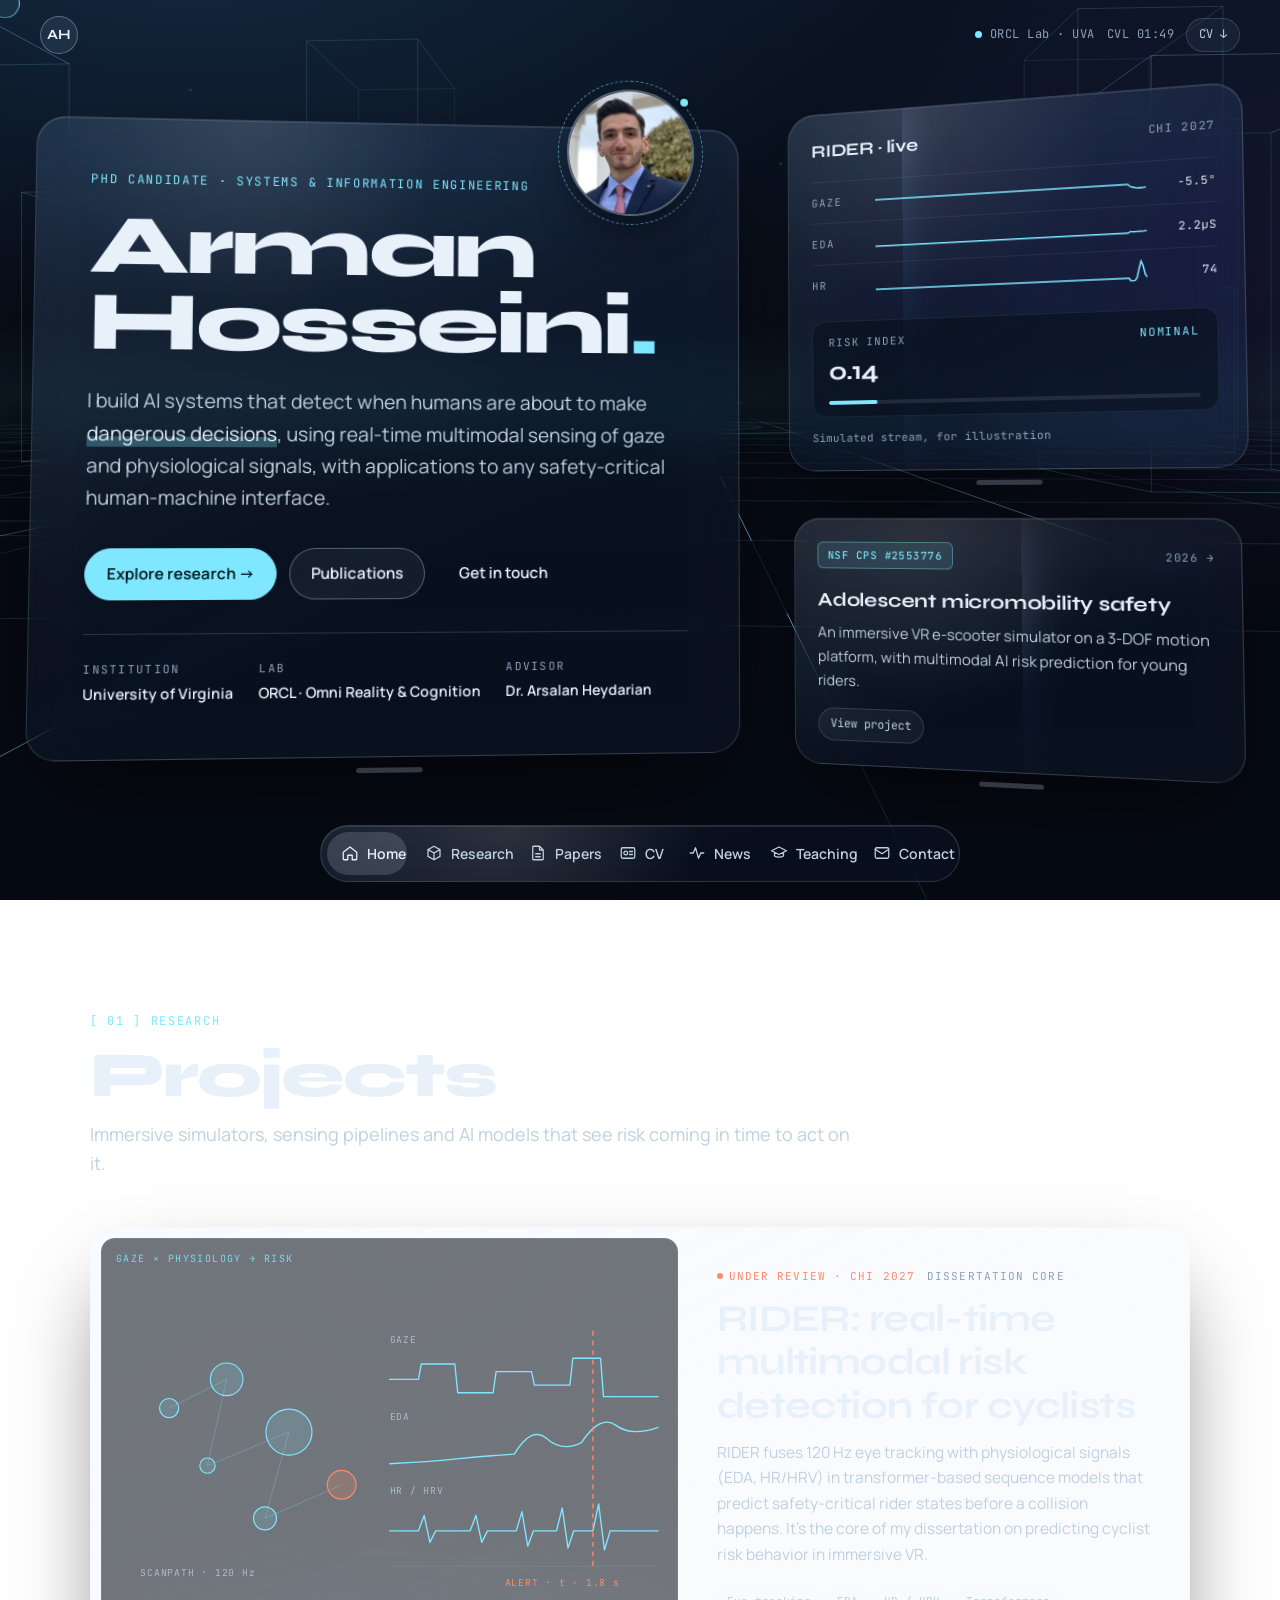
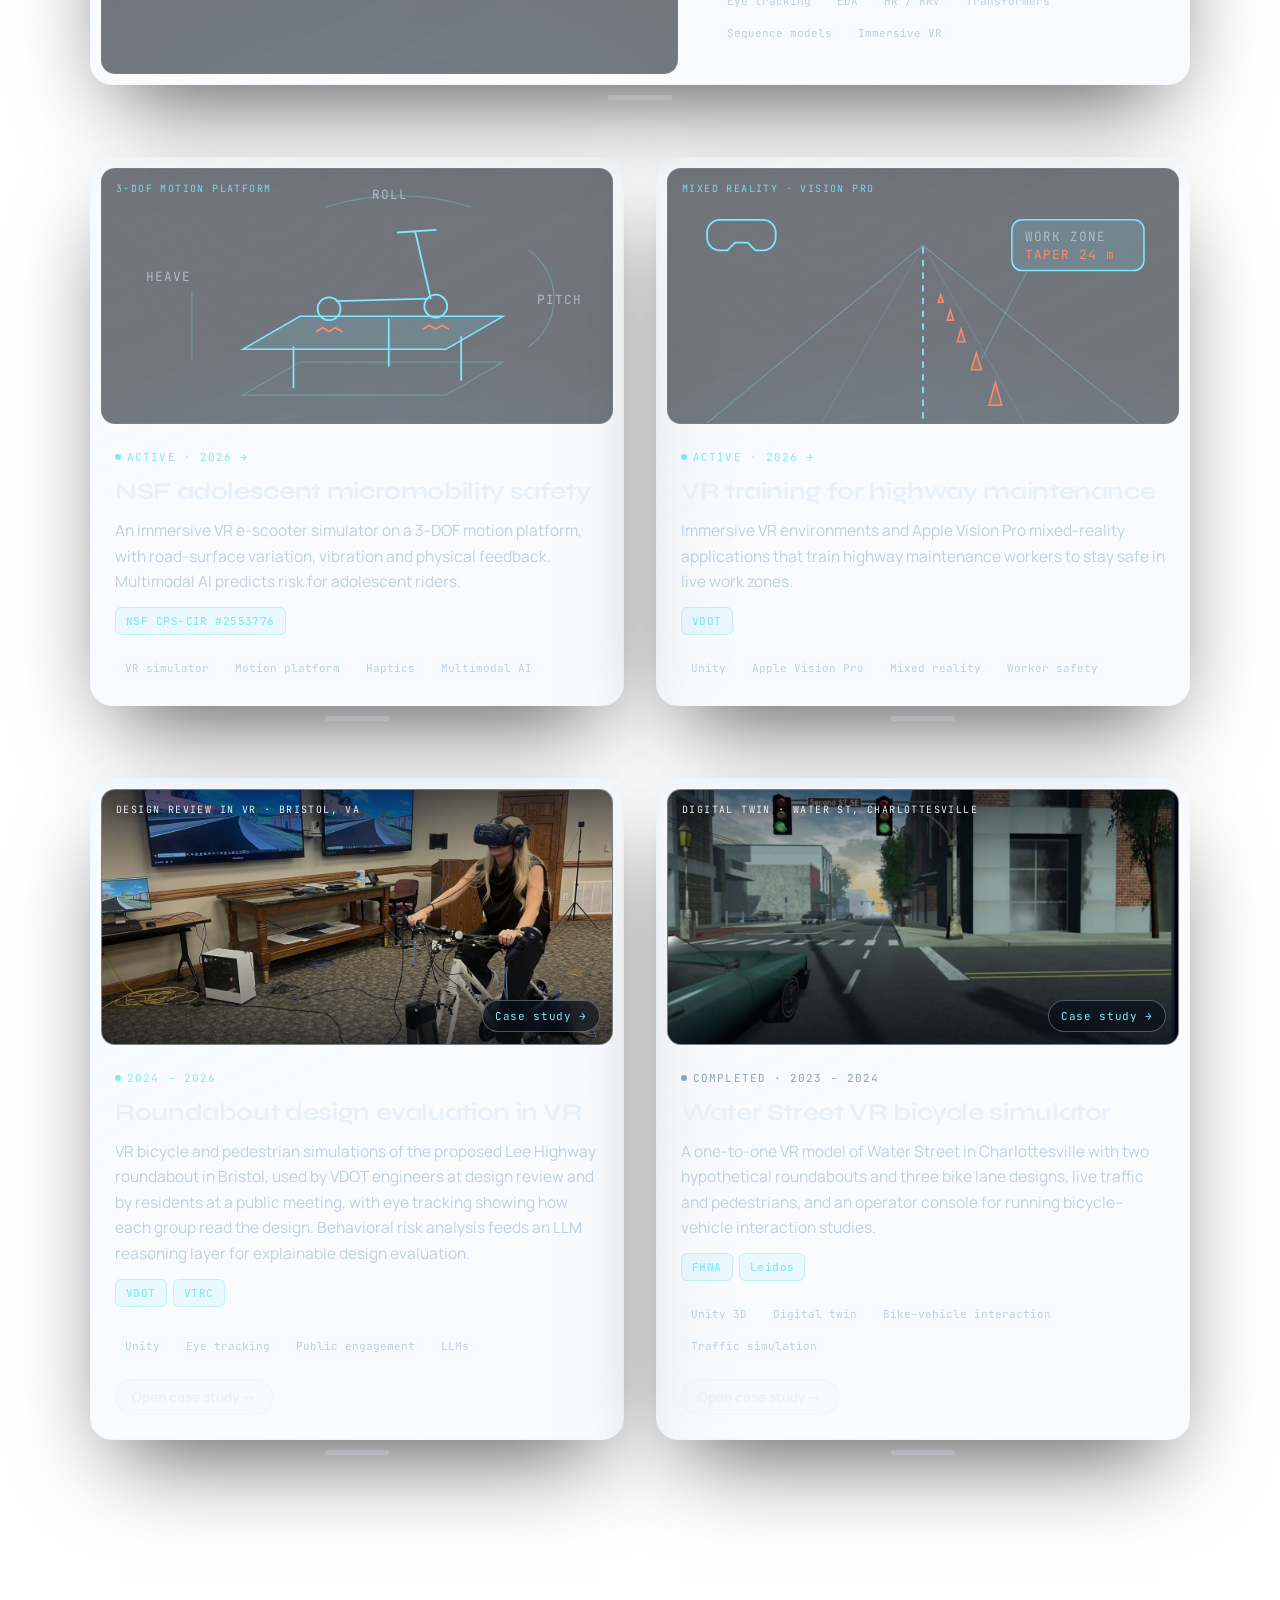
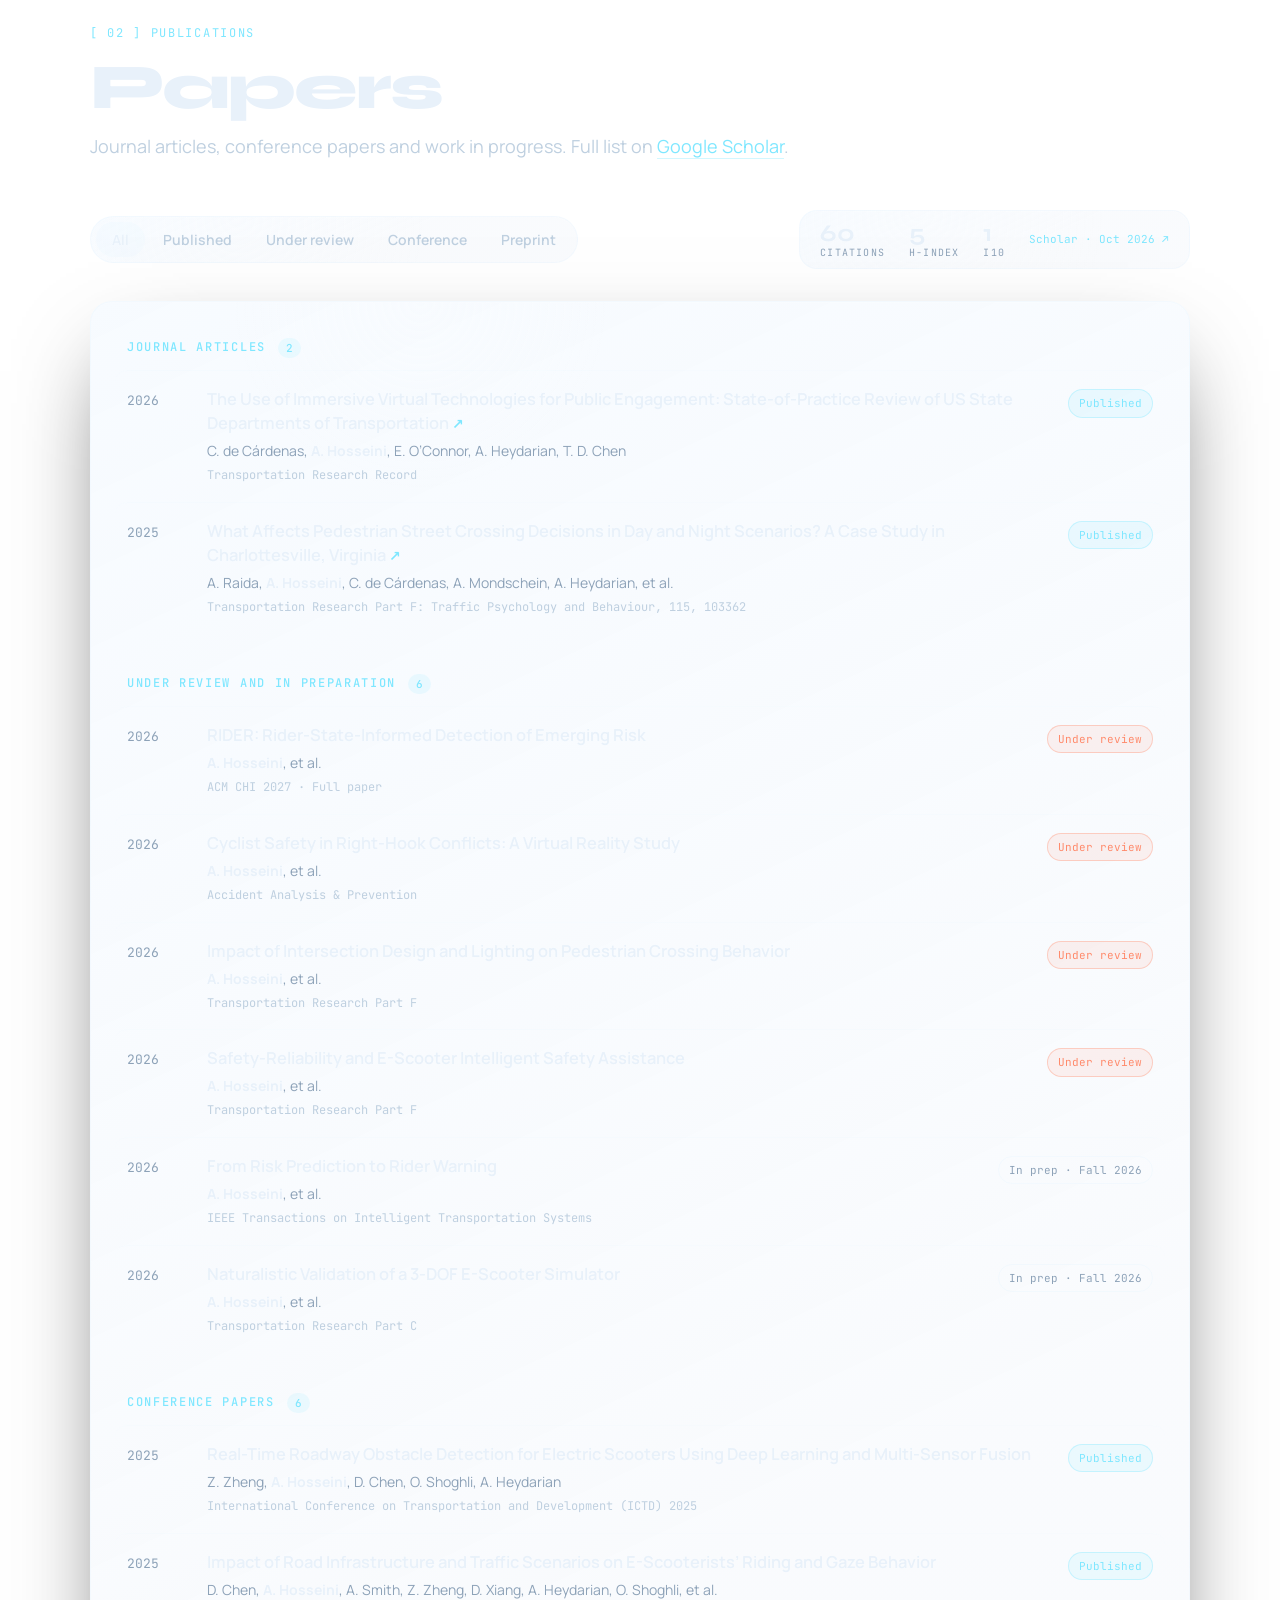
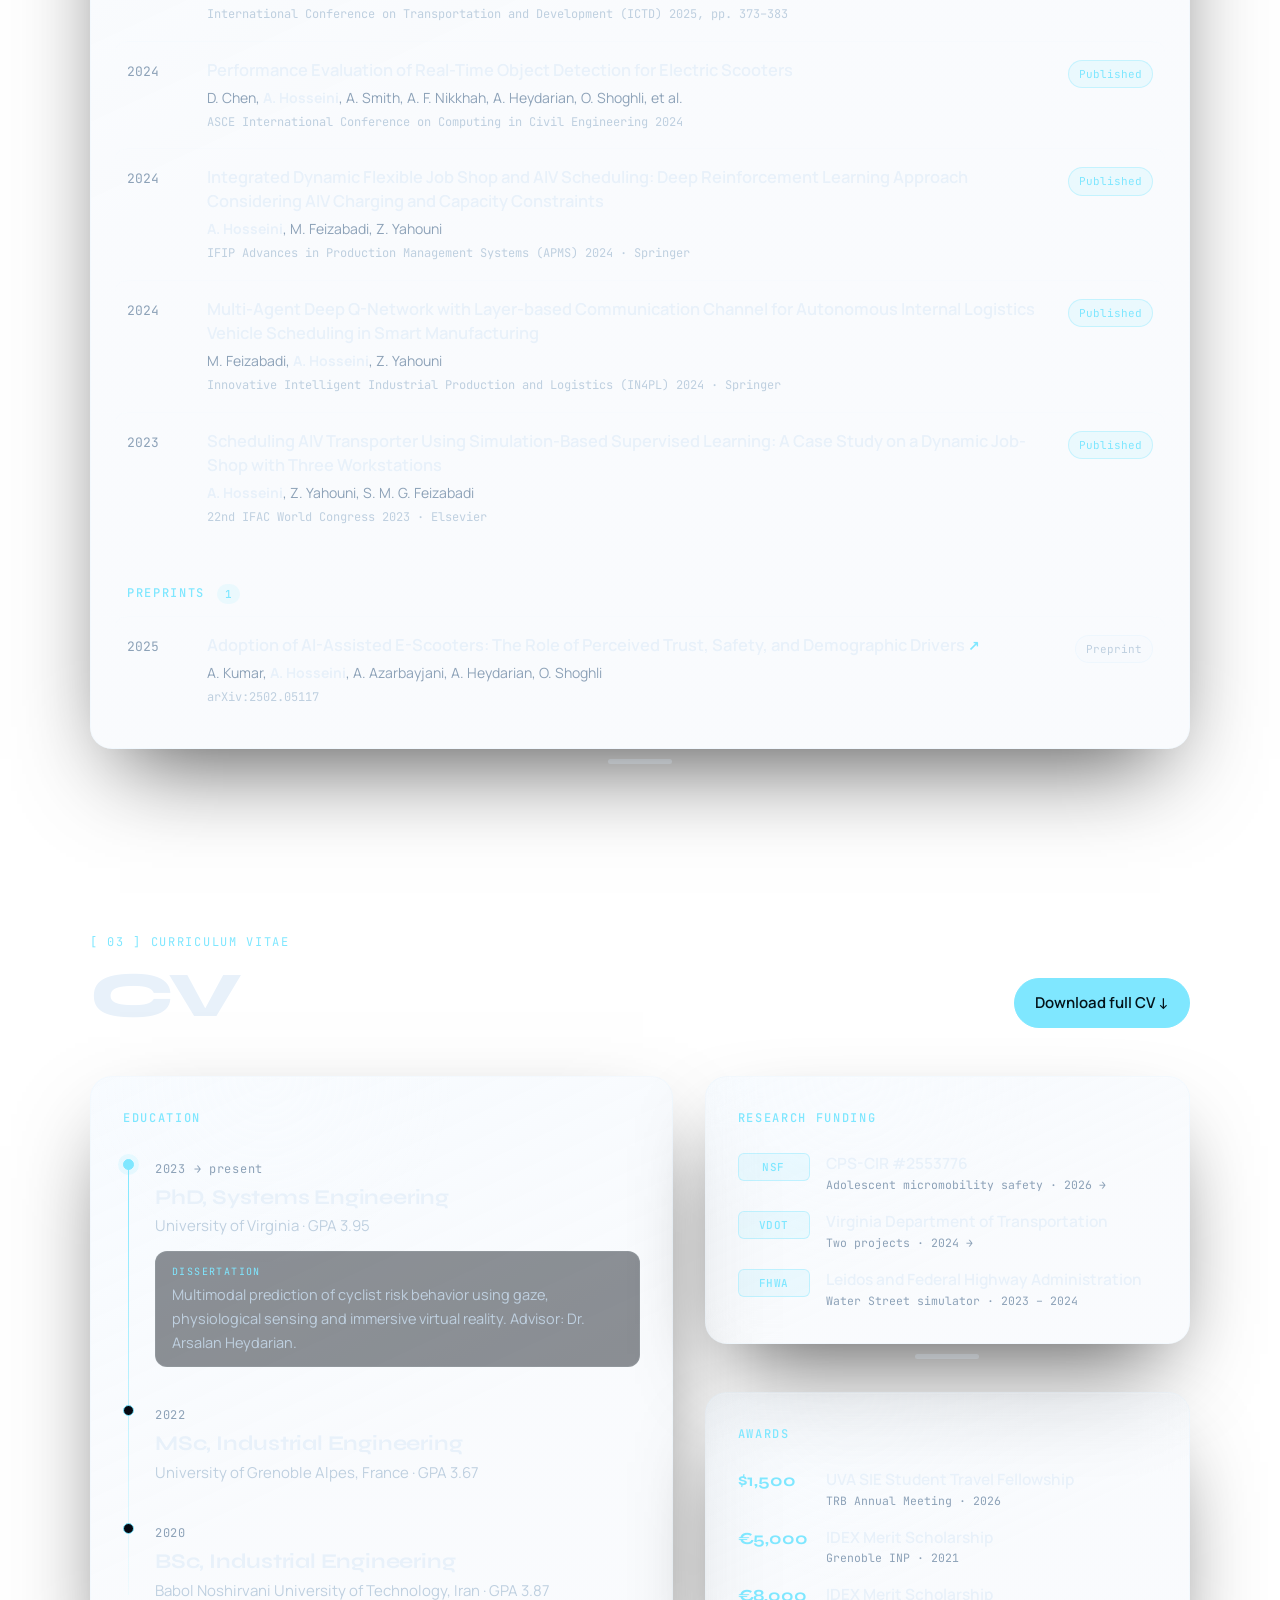
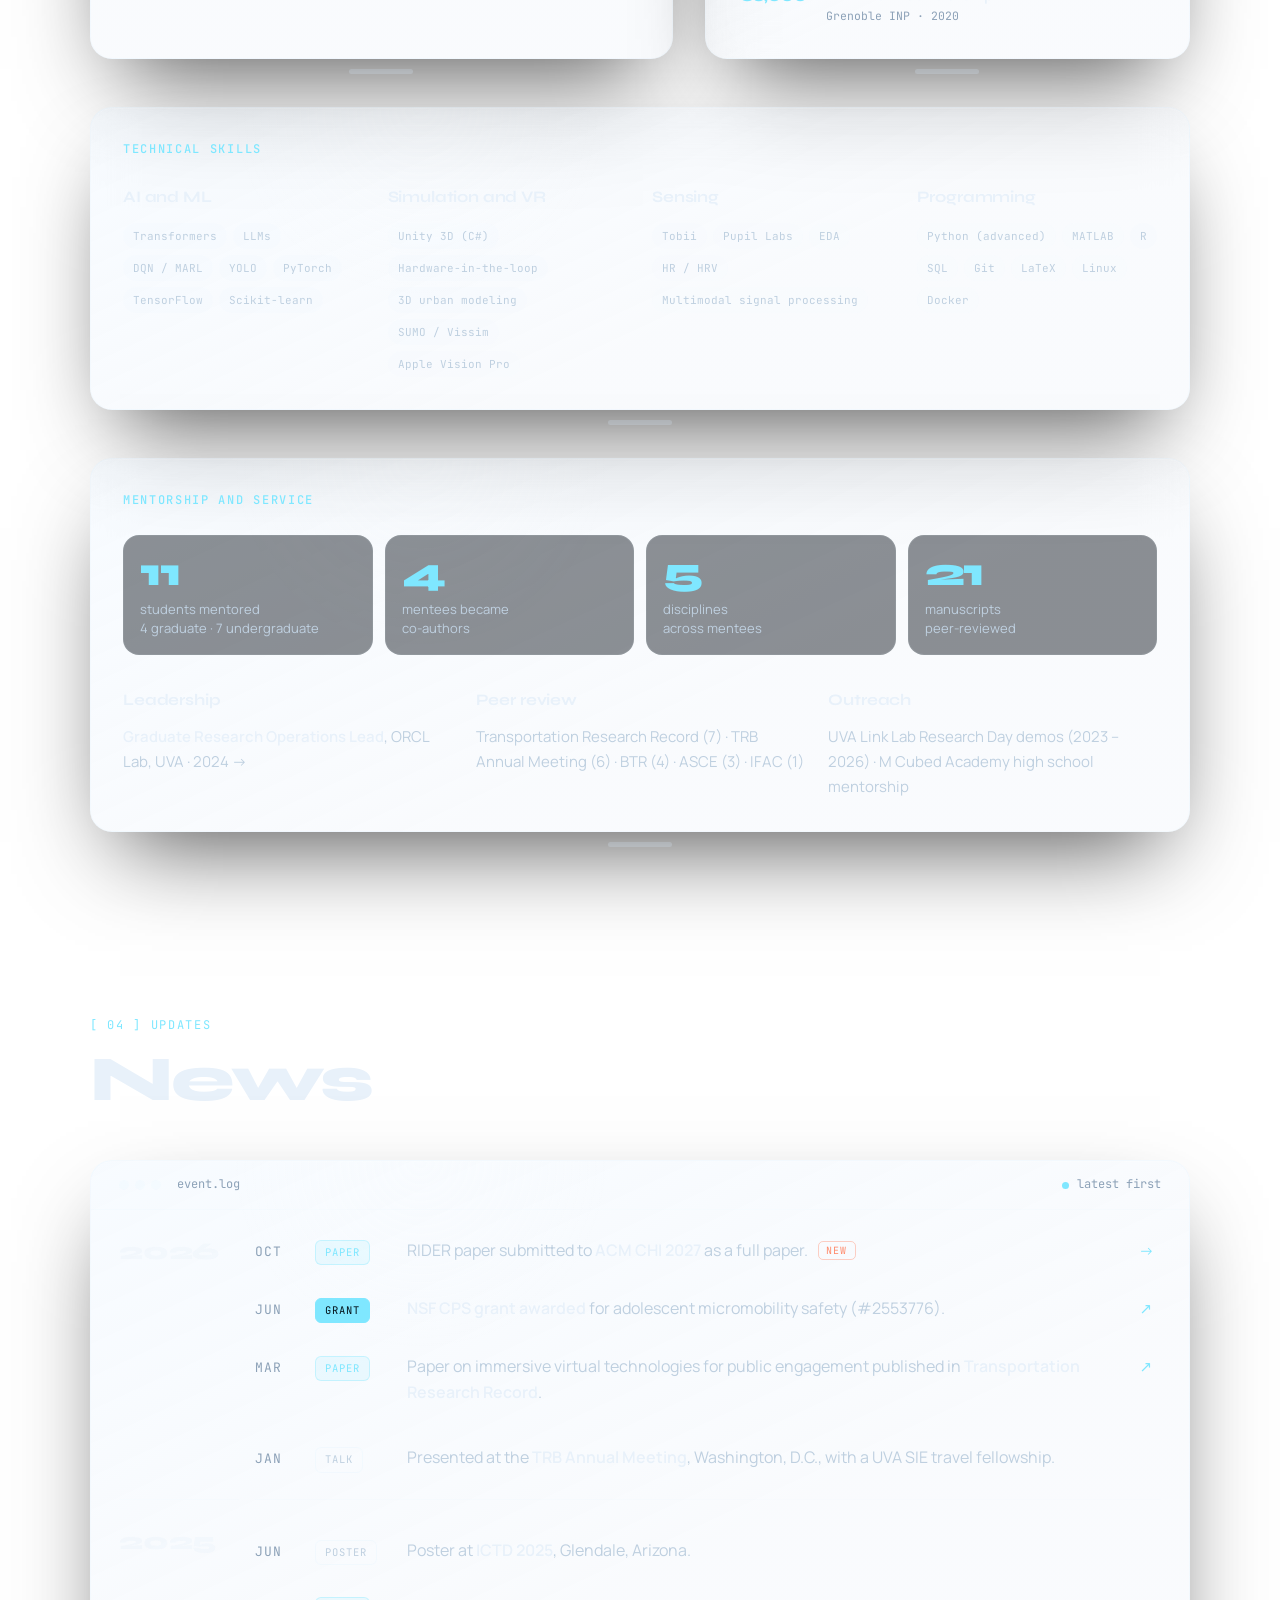
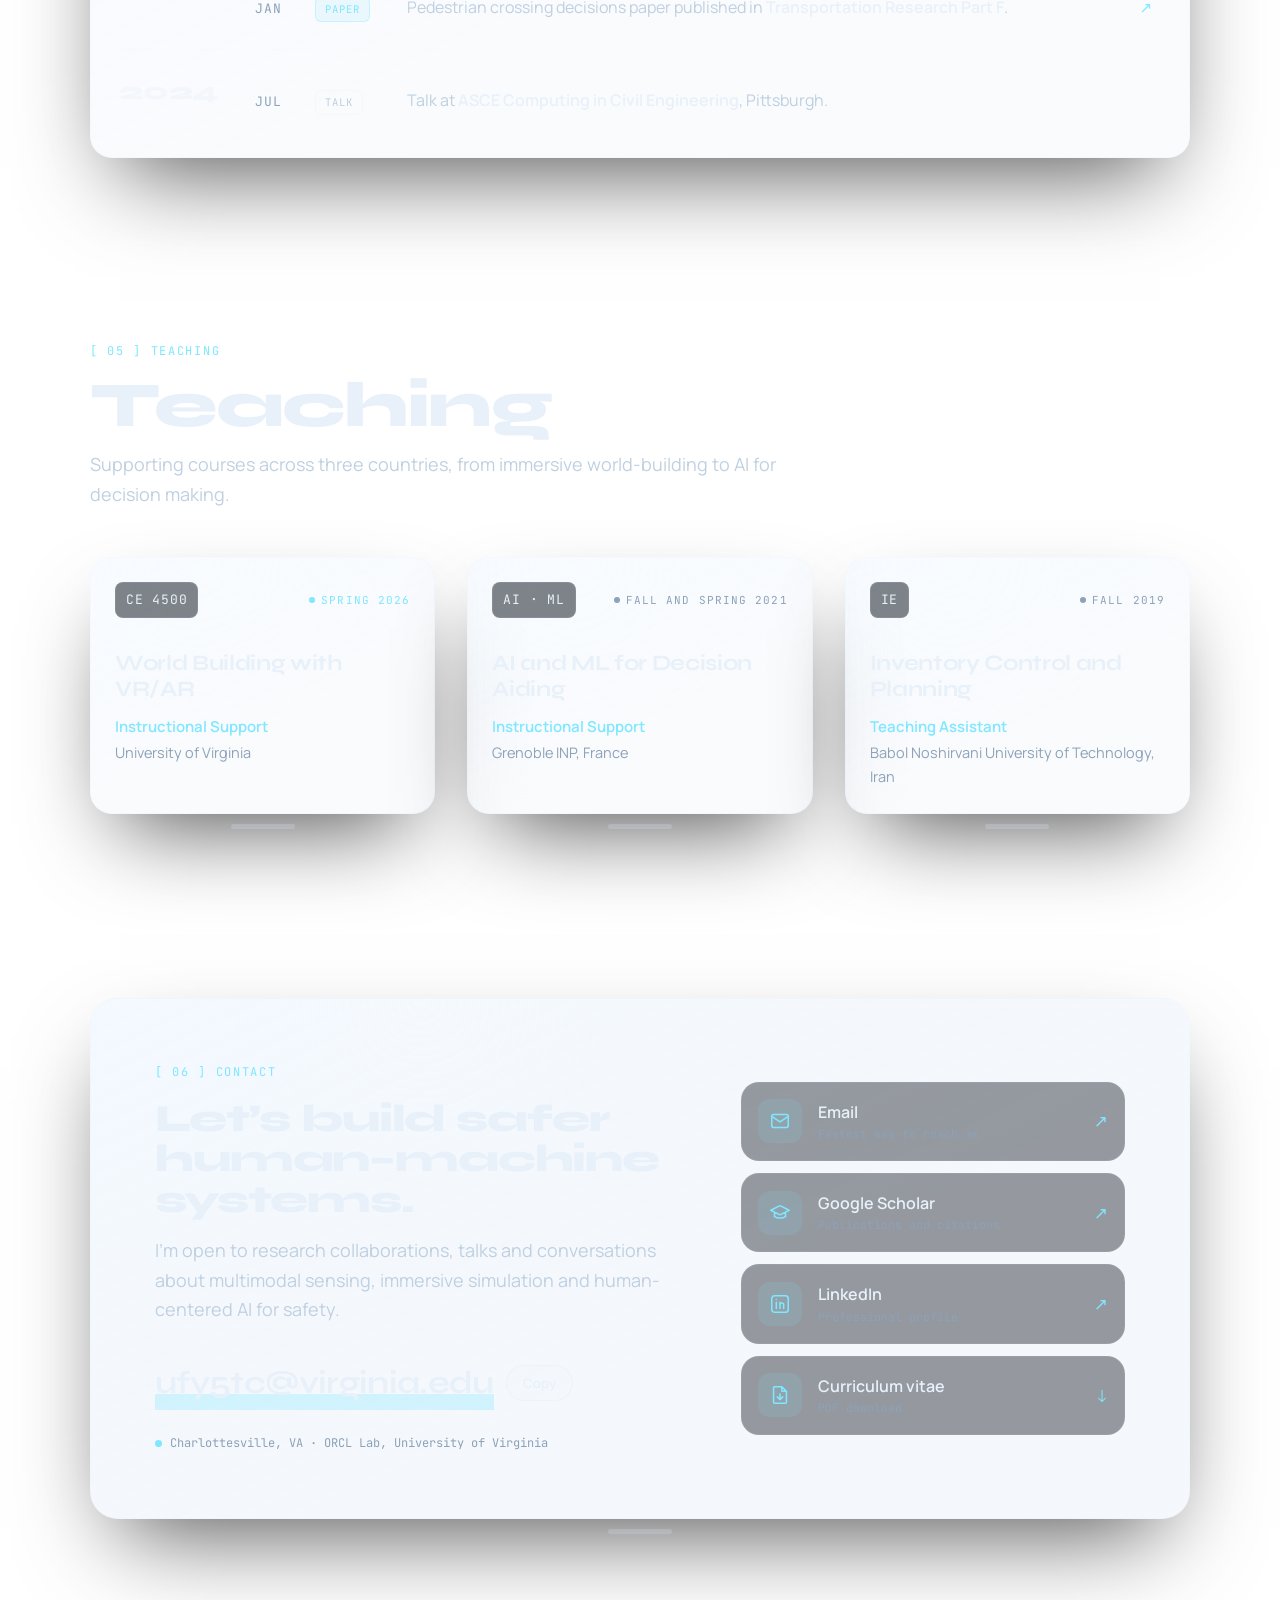
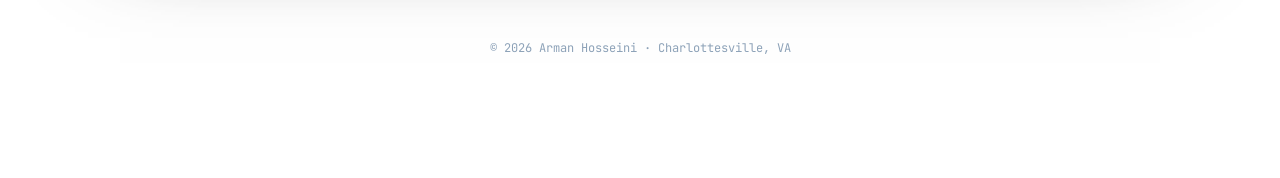
==== commit 673abc72: "Add FHWA/Leidos and VDOT case studies with real project visuals Replace the illustrated covers on th" ====
--- a/index.html
+++ b/index.html
@@ -20,7 +20,7 @@
   <link rel="preconnect" href="https://fonts.gstatic.com" crossorigin>
   <link href="https://fonts.googleapis.com/css2?family=JetBrains+Mono:wght@400;500&family=Manrope:wght@400;500;600;700&family=Syne:wght@600;700;800&display=swap" rel="stylesheet">
   <!-- EDIT: bump ?v= on style.css and script.js after changing them, so visitors get the new files -->
-  <link rel="stylesheet" href="style.css?v=6">
+  <link rel="stylesheet" href="style.css?v=7">
 </head>
 <body>
 
@@ -213,60 +213,39 @@
           </div>
         </article>
 
-        <!-- PROJECT: VDOT roundabout evaluation ============================= -->
+        <!-- PROJECT: VDOT roundabout evaluation =============================
+             Full write-up lives in <dialog id="case-vdot"> near the end of the page. -->
         <article class="card glass grab">
-          <div class="card-art">
-            <span class="art-label">Explainable design review</span>
-            <svg viewBox="0 0 400 200" preserveAspectRatio="xMidYMid meet" aria-hidden="true">
-              <path class="a-dim" d="M128 0 V58 M152 0 V58 M128 142 V200 M152 142 V200 M0 88 H82 M0 112 H82 M198 88 H232 M198 112 H232"/>
-              <circle class="a-line" cx="140" cy="100" r="52"/>
-              <circle class="a-fill" cx="140" cy="100" r="22"/>
-              <circle class="a-dim a-flow" cx="140" cy="100" r="38"/>
-              <rect class="a-fill" x="132" y="56" width="10" height="6" rx="1.5"/>
-              <rect class="a-hotfill" x="96" y="96" width="6" height="10" rx="1.5"/>
-              <text class="a-txt" x="10" y="80">LEE HWY</text>
-              <text class="a-txt" x="160" y="192">EUCLID AVE</text>
-              <rect class="a-fill" x="248" y="36" width="138" height="116" rx="10"/>
-              <text class="a-txt" x="260" y="56">LLM ▸ REASONING</text>
-              <path class="a-dim" d="M260 72 H368 M260 86 H350 M260 100 H362 M260 114 H330"/>
-              <text class="a-txt-hot" x="260" y="138">YIELD CONFLICT ↑</text>
-            </svg>
-          </div>
+          <button class="card-art card-art--photo" type="button" data-case="case-vdot" aria-label="Open the VDOT roundabout case study">
+            <img src="assets/projects/vdot/cover-thumb.jpg" srcset="assets/projects/vdot/cover-thumb.jpg 480w, assets/projects/vdot/cover.jpg 1280w" sizes="(max-width: 720px) 100vw, 560px" alt="A VDOT staff member rides the VR bicycle simulator while screens show the proposed roundabout" loading="lazy" width="480" height="360">
+            <span class="art-label">Design review in VR · Bristol, VA</span>
+            <span class="art-open">Case study →</span>
+          </button>
           <div class="card-body">
             <div class="card-status"><span class="state">2024 – 2026</span></div>
-            <h3 class="card-title">Roundabout design evaluation</h3>
-            <p class="card-text">3D models of the Lee Highway and Euclid Avenue corridors. Behavioral risk analysis feeds an LLM reasoning layer that explains how each infrastructure design affects safety.</p>
-            <div class="funding"><span class="badge">VDOT</span></div>
-            <ul class="tags"><li>3D modeling</li><li>Behavioral risk</li><li>LLMs</li><li>Explainable AI</li></ul>
+            <h3 class="card-title">Roundabout design evaluation in VR</h3>
+            <p class="card-text">VR bicycle and pedestrian simulations of the proposed Lee Highway roundabout in Bristol, used by VDOT engineers at design review and by residents at a public meeting, with eye tracking showing how each group read the design. Behavioral risk analysis feeds an LLM reasoning layer for explainable design evaluation.</p>
+            <div class="funding"><span class="badge">VDOT</span><span class="badge">VTRC</span></div>
+            <ul class="tags"><li>Unity</li><li>Eye tracking</li><li>Public engagement</li><li>LLMs</li></ul>
+            <button class="btn btn--sm" type="button" data-case="case-vdot">Open case study →</button>
           </div>
         </article>
 
-        <!-- PROJECT: FHWA / Leidos Water Street ============================= -->
+        <!-- PROJECT: FHWA / Leidos Water Street =============================
+             Full write-up lives in <dialog id="case-waterst"> near the end of the page. -->
         <article class="card glass grab">
-          <div class="card-art">
-            <span class="art-label">Digital twin · 2 configurations</span>
-            <svg viewBox="0 0 400 200" preserveAspectRatio="xMidYMid meet" aria-hidden="true">
-              <line class="a-faint" x1="200" y1="20" x2="200" y2="190"/>
-              <path class="a-dim" d="M0 90 H76 M0 114 H76 M124 90 H200 M124 114 H200 M88 30 V80 M112 30 V80 M88 124 V180 M112 124 V180"/>
-              <circle class="a-line" cx="100" cy="102" r="26"/>
-              <circle class="a-fill" cx="100" cy="102" r="10"/>
-              <path class="a-dim" d="M200 90 H262 M200 114 H262 M338 90 H400 M338 114 H400 M286 30 V66 M314 30 V66 M286 138 V180 M314 138 V180"/>
-              <circle class="a-line" cx="300" cy="102" r="38"/>
-              <circle class="a-dim a-flow" cx="300" cy="102" r="30"/>
-              <circle class="a-fill" cx="300" cy="102" r="16"/>
-              <path class="a-line a-flow" d="M20 102 C60 102 70 76 100 76 S140 102 190 102"/>
-              <circle class="a-hotfill" cx="86" cy="79" r="6"/>
-              <text class="a-txt" x="16" y="30">CONFIG A</text>
-              <text class="a-txt" x="216" y="30">CONFIG B</text>
-              <text class="a-txt" x="16" y="190">WATER ST · CVL</text>
-            </svg>
-          </div>
+          <button class="card-art card-art--photo" type="button" data-case="case-waterst" aria-label="Open the Water Street simulator case study">
+            <img src="assets/projects/waterst/cover-thumb.jpg" srcset="assets/projects/waterst/cover-thumb.jpg 480w, assets/projects/waterst/cover.jpg 704w" sizes="(max-width: 720px) 100vw, 560px" alt="Rider's view in the VR bicycle simulator at the Second Street SE signal on Water Street" loading="lazy" width="480" height="265">
+            <span class="art-label">Digital twin · Water St, Charlottesville</span>
+            <span class="art-open">Case study →</span>
+          </button>
           <div class="card-body">
             <div class="card-status"><span class="state state--done">Completed · 2023 – 2024</span></div>
-            <h3 class="card-title">Water Street simulator</h3>
-            <p class="card-text">A high-fidelity 3D model of Water Street in Charlottesville with two roundabout configurations, for simulating bicycle–vehicle interactions under configurable traffic parameters.</p>
+            <h3 class="card-title">Water Street VR bicycle simulator</h3>
+            <p class="card-text">A one-to-one VR model of Water Street in Charlottesville with two hypothetical roundabouts and three bike lane designs, live traffic and pedestrians, and an operator console for running bicycle–vehicle interaction studies.</p>
             <div class="funding"><span class="badge">FHWA</span><span class="badge">Leidos</span></div>
             <ul class="tags"><li>Unity 3D</li><li>Digital twin</li><li>Bike–vehicle interaction</li><li>Traffic simulation</li></ul>
+            <button class="btn btn--sm" type="button" data-case="case-waterst">Open case study →</button>
           </div>
         </article>
 
@@ -734,6 +713,154 @@
 
   </main>
 
+  <!-- ============ CASE STUDIES (open from the Research cards) ============
+       Each is a <dialog>. Gallery: each thumb button carries data-full (large image)
+       and data-cap (caption). Images live in assets/projects/<project>/. -->
+
+  <!-- Case study: Water Street (FHWA / Leidos) -->
+  <dialog class="case" id="case-waterst" aria-labelledby="case-waterst-title">
+    <div class="case-window glass">
+      <header class="case-head">
+        <div>
+          <p class="eyebrow">Case study · FHWA · Leidos · 2023 – 2024</p>
+          <h2 class="case-title" id="case-waterst-title">Water Street VR bicycle simulator</h2>
+        </div>
+        <button class="case-close" type="button" aria-label="Close case study">✕</button>
+      </header>
+
+      <div class="case-scroll">
+        <figure class="gallery">
+          <div class="gallery-stage">
+            <img class="gallery-main" src="assets/projects/waterst/roundabout-approach.jpg" alt="" loading="lazy">
+            <button class="gallery-nav prev" type="button" aria-label="Previous image">‹</button>
+            <button class="gallery-nav next" type="button" aria-label="Next image">›</button>
+          </div>
+          <figcaption class="gallery-cap"></figcaption>
+          <div class="gallery-thumbs">
+            <button type="button" data-full="assets/projects/waterst/roundabout-approach.jpg" data-cap="Approaching the urban roundabout from the rider’s point of view."><img src="assets/projects/waterst/roundabout-approach-thumb.jpg" alt="VR view approaching a roundabout" loading="lazy"></button>
+            <button type="button" data-full="assets/projects/waterst/system.jpg" data-cap="System: design context built into Unity and SteamVR, driving an instrumented bike, smart trainer, fan and HTC Vive Pro Eye headset."><img src="assets/projects/waterst/system-thumb.jpg" alt="System diagram, simulator in use and VR view" loading="lazy"></button>
+            <button type="button" data-full="assets/projects/waterst/roundabouts.jpg" data-cap="The two hypothetical single-lane roundabouts added to Water Street: (a) suburban and (b) urban."><img src="assets/projects/waterst/roundabouts-thumb.jpg" alt="Suburban and urban roundabout designs" loading="lazy"></button>
+            <button type="button" data-full="assets/projects/waterst/bikelanes-roundabout.jpg" data-cap="Bike lane treatments in the roundabouts: (a) no bike lane, (b) bike lane, (c) protected bike lane."><img src="assets/projects/waterst/bikelanes-roundabout-thumb.jpg" alt="Three bike lane designs in a roundabout" loading="lazy"></button>
+            <button type="button" data-full="assets/projects/waterst/bikelanes-street.jpg" data-cap="The same three treatments along the Water Street corridor."><img src="assets/projects/waterst/bikelanes-street-thumb.jpg" alt="Three bike lane designs on the street" loading="lazy"></button>
+            <button type="button" data-full="assets/projects/waterst/traffic.jpg" data-cap="Responsive traffic: vehicles stop at red lights and pull away on green."><img src="assets/projects/waterst/traffic-thumb.jpg" alt="Simulated traffic at a signal" loading="lazy"></button>
+            <button type="button" data-full="assets/projects/waterst/pedestrians.jpg" data-cap="Simulated pedestrians cross on the walk signal and wait when it’s red."><img src="assets/projects/waterst/pedestrians-thumb.jpg" alt="Simulated pedestrians at a crosswalk" loading="lazy"></button>
+            <button type="button" data-full="assets/projects/waterst/operator-gui.jpg" data-cap="Operator console for setting vehicle speed, gaps, traffic and pedestrian density, and bike lane colors."><img src="assets/projects/waterst/operator-gui-thumb.jpg" alt="Simulation settings interface" loading="lazy"></button>
+            <button type="button" data-full="assets/projects/waterst/study-area.jpg" data-cap="Study area: the Water Street corridor in downtown Charlottesville, Virginia."><img src="assets/projects/waterst/study-area-thumb.jpg" alt="Aerial map of the study area" loading="lazy"></button>
+          </div>
+        </figure>
+
+        <div class="case-facts">
+          <div><b>1:1</b><span>model of the Water Street corridor</span></div>
+          <div><b>2</b><span>roundabout designs, suburban and urban</span></div>
+          <div><b>3</b><span>bike lane treatments</span></div>
+          <div><b>6</b><span>pilot riders, VR and on-road</span></div>
+        </div>
+
+        <div class="case-cols">
+          <section>
+            <h3>Why</h3>
+            <p>Bicyclist deaths in the US reached 938 in 2020 while ridership kept growing. Roundabouts with bike lanes are still rare in the US, so there’s little evidence on how their design affects riders. VR lets agencies test designs that don’t exist yet, safely.</p>
+          </section>
+          <section>
+            <h3>What I built</h3>
+            <ul>
+              <li>A one-to-one Unity model built from City of Charlottesville drawings and field measurements</li>
+              <li>Two single-lane roundabouts designed to MUTCD guidance, with three bike lane treatments</li>
+              <li>Live traffic, pedestrians and signals, plus a scripted conflict-vehicle scenario</li>
+              <li>An operator console and logging of rider position, speed, head and eye data</li>
+            </ul>
+          </section>
+          <section>
+            <h3>Pilot study</h3>
+            <p>Six participants rode the VR simulator and then the real corridor, in a within-subjects design. Their gaze, heart rate and head movement were recorded in both settings to compare virtual and real riding.</p>
+          </section>
+        </div>
+
+        <dl class="case-meta">
+          <!-- EDIT: confirm the wording of your role -->
+          <div><dt>My role</dt><dd>Simulation specialist, UVA team</dd></div>
+          <div><dt>Partners</dt><dd>FHWA Turner-Fairbank Highway Research Center · Leidos · University of Virginia</dd></div>
+          <div><dt>Stack</dt><dd><ul class="tags"><li>Unity 3D (C#)</li><li>SteamVR</li><li>HTC Vive Pro Eye</li><li>Wahoo Kickr</li><li>HoloLens 2</li></ul></dd></div>
+        </dl>
+      </div>
+    </div>
+  </dialog>
+
+  <!-- Case study: VDOT roundabout / VR for design review and public involvement -->
+  <dialog class="case" id="case-vdot" aria-labelledby="case-vdot-title">
+    <div class="case-window glass">
+      <header class="case-head">
+        <div>
+          <p class="eyebrow">Case study · VDOT · VTRC · 2024 – 2026</p>
+          <h2 class="case-title" id="case-vdot-title">VR for roundabout design review and public engagement</h2>
+        </div>
+        <button class="case-close" type="button" aria-label="Close case study">✕</button>
+      </header>
+
+      <div class="case-scroll">
+        <figure class="gallery">
+          <div class="gallery-stage">
+            <img class="gallery-main" src="assets/projects/vdot/cover.jpg" alt="" loading="lazy">
+            <button class="gallery-nav prev" type="button" aria-label="Previous image">‹</button>
+            <button class="gallery-nav next" type="button" aria-label="Next image">›</button>
+          </div>
+          <figcaption class="gallery-cap"></figcaption>
+          <div class="gallery-thumbs">
+            <button type="button" data-full="assets/projects/vdot/cover.jpg" data-cap="Design review at VDOT’s Bristol District Office, October 14, 2025."><img src="assets/projects/vdot/cover-thumb.jpg" alt="Staff member on the VR bike simulator" loading="lazy"></button>
+            <button type="button" data-full="assets/projects/vdot/public-bike.jpg" data-cap="The bike simulator at the public involvement meeting, Virginia Middle School, December 10, 2025."><img src="assets/projects/vdot/public-bike-thumb.jpg" alt="Bike simulator set up in a school gym" loading="lazy"></button>
+            <button type="button" data-full="assets/projects/vdot/public-ped.jpg" data-cap="A resident walks the proposed crosswalks in the pedestrian simulator."><img src="assets/projects/vdot/public-ped-thumb.jpg" alt="Resident using the pedestrian simulator" loading="lazy"></button>
+            <button type="button" data-full="assets/projects/vdot/most-helpful.jpg" data-cap="Residents found the floor map and the VR bike and pedestrian simulators most helpful for picturing the future corridor."><img src="assets/projects/vdot/most-helpful-thumb.jpg" alt="Chart of most helpful visualizations" loading="lazy"></button>
+            <button type="button" data-full="assets/projects/vdot/fixation.jpg" data-cap="Eye tracking: share of fixation time across road elements, by meeting and simulator."><img src="assets/projects/vdot/fixation-thumb.jpg" alt="Stacked bar chart of fixation duration" loading="lazy"></button>
+            <button type="button" data-full="assets/projects/vdot/entropy.jpg" data-cap="Stationary gaze entropy: engineers spread their attention over more design elements than the public."><img src="assets/projects/vdot/entropy-thumb.jpg" alt="Box plot of gaze entropy" loading="lazy"></button>
+            <button type="button" data-full="assets/projects/vdot/survey-map.jpg" data-cap="National survey of DOTs, universities and consulting firms on immersive technology for public engagement."><img src="assets/projects/vdot/survey-map-thumb.jpg" alt="US map of survey respondents" loading="lazy"></button>
+          </div>
+        </figure>
+
+        <div class="case-facts">
+          <div><b>12</b><span>VDOT staff tried the simulators at design review</span></div>
+          <div><b>8</b><span>residents surveyed at the public meeting</span></div>
+          <div><b>14</b><span>state DOTs in the national survey</span></div>
+          <div><b>6 / 8</b><span>residents felt little or no motion sickness</span></div>
+        </div>
+
+        <div class="case-cols">
+          <section>
+            <h3>Why</h3>
+            <p>2D plan sheets make it hard for engineers and residents alike to picture a new roundabout. Agencies are starting to use VR, but there’s little guidance on how to run it or measure whether it helps.</p>
+          </section>
+          <section>
+            <h3>What we did</h3>
+            <ul>
+              <li>Reviewed the state of practice through a national survey and interviews with DOTs and consultants</li>
+              <li>Built VR bike and pedestrian simulations of the proposed Lee Highway roundabout in Bristol</li>
+              <li>Ran them at VDOT’s 30% design review and at the public involvement meeting</li>
+              <li>Recorded eye tracking in the headset and analysed fixations and gaze entropy</li>
+            </ul>
+          </section>
+          <section>
+            <h3>What we found</h3>
+            <p>Residents said VR let them look around freely instead of from one fixed view, and helped them understand how traffic flows through the roundabout and how crosswalks with splitter islands work. Engineers scanned more design elements than the public, and travel mode shaped gaze patterns more than stakeholder group.</p>
+          </section>
+        </div>
+
+        <div class="case-videos">
+          <h3>Videos</h3>
+          <div class="video-grid">
+            <button class="yt" type="button" data-yt="XPaFIynD-YE" style="background-image:url('https://i.ytimg.com/vi/XPaFIynD-YE/hqdefault.jpg')"><span class="yt-play" aria-hidden="true">▶</span><span class="yt-title">Bicycle simulator in VR</span></button>
+            <button class="yt" type="button" data-yt="pNu9L2yFjWA" style="background-image:url('https://i.ytimg.com/vi/pNu9L2yFjWA/hqdefault.jpg')"><span class="yt-play" aria-hidden="true">▶</span><span class="yt-title">Pedestrian crossing in VR</span></button>
+          </div>
+        </div>
+
+        <dl class="case-meta">
+          <!-- EDIT: confirm the wording of your role -->
+          <div><dt>My role</dt><dd>Graduate research assistant: simulation development and gaze analysis</dd></div>
+          <div><dt>Team</dt><dd>C. de Cárdenas, A. Hosseini, A. Heydarian, T. D. Chen · Virginia Transportation Research Council</dd></div>
+          <div><dt>Related paper</dt><dd><a class="text-link" href="https://doi.org/10.1177/03611981261485243" target="_blank" rel="noopener">State-of-practice review, Transportation Research Record (2026) ↗</a></dd></div>
+        </dl>
+      </div>
+    </div>
+  </dialog>
+
   <footer class="footer">© <span id="year">2026</span> Arman Hosseini · Charlottesville, VA</footer>
 
   <!-- ============ DOCK (bottom navigation) ============
@@ -748,6 +875,6 @@
     <a href="#contact"><svg viewBox="0 0 24 24" fill="none" stroke="currentColor" stroke-width="1.7" stroke-linecap="round" stroke-linejoin="round"><rect x="3" y="5" width="18" height="14" rx="2"/><path d="M3 7l9 6 9-6"/></svg><span>Contact</span></a>
   </nav>
 
-  <script src="script.js?v=2" defer></script>
+  <script src="script.js?v=4" defer></script>
 </body>
 </html>
--- a/style.css
+++ b/style.css
@@ -508,6 +508,30 @@
 .a-txt-hot { fill: var(--hot); font-family: var(--font-mono); font-size: 10px; letter-spacing: 0.08em; }
 .a-flow { stroke-dasharray: 4 6; animation: flow 1.6s linear infinite; }
 @keyframes flow { to { stroke-dashoffset: -20; } }
+
+/* photo cover on a card: a button that opens the case study */
+.card-art--photo {
+  display: block; width: auto; padding: 0;
+  cursor: pointer; font: inherit; color: inherit;
+}
+.card-art--photo img { transition: transform 600ms var(--ease), filter 600ms var(--ease); filter: saturate(0.92) brightness(0.92); }
+.card-art--photo::after {
+  content: ""; position: absolute; inset: 0;
+  background: linear-gradient(180deg, rgba(3, 9, 18, 0.55), transparent 35%, transparent 60%, rgba(3, 9, 18, 0.6));
+  pointer-events: none;
+}
+.card-art--photo .art-label { z-index: 1; color: var(--ink); opacity: 1; text-shadow: 0 1px 8px rgba(0, 0, 0, 0.6); }
+.art-open {
+  position: absolute; right: 12px; bottom: 12px; z-index: 1;
+  padding: 6px 12px; border-radius: var(--r-pill);
+  background: rgba(5, 12, 22, 0.6); border: 1px solid var(--glass-edge-hi);
+  -webkit-backdrop-filter: blur(10px); backdrop-filter: blur(10px);
+  font-family: var(--font-mono); font-size: 11px; letter-spacing: 0.06em; color: var(--accent);
+  transition: background var(--dur-fast);
+}
+.card-art--photo:hover img { transform: scale(1.04); filter: none; }
+.card-art--photo:hover .art-open { background: var(--accent); color: var(--accent-ink); border-color: var(--accent); }
+.btn--sm { align-self: flex-start; padding: 8px 16px; font-size: 13.5px; margin-top: var(--s-2); cursor: pointer; }
 
 .card-body { display: flex; flex-direction: column; gap: var(--s-3); padding: var(--s-5) var(--s-5) var(--s-5); flex: 1; }
 .card--featured .card-body { padding: clamp(24px, 3vw, 40px); justify-content: center; }
@@ -779,6 +803,134 @@
   .log-item p { grid-column: 1 / 3; font-size: 15px; }
 }
 
+/* ---------- Case study windows (dialogs) ---------- */
+html:has(dialog.case[open]) { overflow: hidden; }
+.case {
+  width: min(1080px, calc(100vw - 32px));
+  max-width: none; max-height: none;
+  height: min(880px, calc(100dvh - 48px));
+  margin: auto; padding: 0;
+  border: 0; background: transparent; color: var(--ink);
+  overflow: visible;
+}
+.case::backdrop { background: rgba(3, 7, 14, 0.7); -webkit-backdrop-filter: blur(8px); backdrop-filter: blur(8px); }
+.case[open] .case-window { animation: case-in 520ms var(--ease) both; }
+@keyframes case-in {
+  from { transform: perspective(1400px) rotateX(8deg) translateY(40px) scale(0.94); opacity: 0; }
+  to   { transform: none; opacity: 1; }
+}
+.case-window {
+  display: flex; flex-direction: column;
+  height: 100%;
+  border-radius: var(--r-window);
+  background: linear-gradient(155deg, rgba(24, 38, 58, 0.92), rgba(10, 18, 32, 0.94));
+  overflow: hidden;
+}
+.case-head {
+  display: flex; align-items: flex-start; justify-content: space-between; gap: var(--s-4);
+  padding: var(--s-5) clamp(20px, 3vw, 36px);
+  border-bottom: 1px solid rgba(210, 236, 255, 0.08);
+}
+.case-head .eyebrow { margin-bottom: 6px; }
+.case-title { margin: 0; font-family: var(--font-display); font-weight: 800; font-size: clamp(22px, 2.6vw, 32px); line-height: 1.1; letter-spacing: -0.02em; }
+.case-close {
+  flex: none; width: 40px; height: 40px; border-radius: 50%;
+  border: 1px solid var(--glass-edge-hi); background: rgba(220, 238, 255, 0.06);
+  color: var(--ink); font-size: 16px; cursor: pointer;
+  transition: background var(--dur-fast);
+}
+.case-close:hover { background: rgba(220, 238, 255, 0.16); }
+.case-scroll { flex: 1; overflow-y: auto; overscroll-behavior: contain; padding: var(--s-5) clamp(20px, 3vw, 36px) var(--s-7); }
+
+.gallery { margin: 0; }
+.gallery-stage {
+  position: relative;
+  aspect-ratio: 16 / 9;
+  border-radius: 16px;
+  background: rgba(3, 9, 18, 0.7);
+  border: 1px solid rgba(210, 236, 255, 0.08);
+  overflow: hidden;
+}
+.gallery-main { width: 100%; height: 100%; object-fit: contain; transition: opacity 200ms; }
+.gallery-main.is-loading { opacity: 0.3; }
+.gallery-nav {
+  position: absolute; top: 50%; translate: 0 -50%;
+  width: 44px; height: 44px; border-radius: 50%;
+  border: 1px solid var(--glass-edge-hi); background: rgba(5, 12, 22, 0.6);
+  -webkit-backdrop-filter: blur(10px); backdrop-filter: blur(10px);
+  color: var(--ink); font-size: 24px; line-height: 1; cursor: pointer;
+  transition: background var(--dur-fast);
+}
+.gallery-nav:hover { background: var(--accent); color: var(--accent-ink); }
+.gallery-nav.prev { left: 12px; }
+.gallery-nav.next { right: 12px; }
+.gallery-cap { min-height: 3em; margin: var(--s-3) 0 0; font-size: 14.5px; color: var(--ink-soft); }
+.gallery-cap .count { margin-right: 10px; font-family: var(--font-mono); font-size: 11px; color: var(--accent); }
+.gallery-thumbs { display: flex; gap: 8px; margin-top: var(--s-3); overflow-x: auto; padding-bottom: 6px; scrollbar-width: thin; }
+.gallery-thumbs button {
+  flex: none; width: 104px; aspect-ratio: 16 / 10; padding: 0;
+  border-radius: 10px; overflow: hidden; cursor: pointer;
+  border: 2px solid transparent; background: rgba(3, 9, 18, 0.6);
+  opacity: 0.6; transition: opacity var(--dur-fast), border-color var(--dur-fast);
+}
+.gallery-thumbs button:hover { opacity: 0.9; }
+.gallery-thumbs button.is-active { opacity: 1; border-color: var(--accent); }
+.gallery-thumbs img { width: 100%; height: 100%; object-fit: cover; }
+
+.case-facts { display: grid; grid-template-columns: repeat(4, minmax(0, 1fr)); gap: var(--s-3); margin-top: var(--s-6); }
+.case-facts div { padding: var(--s-4); border-radius: 14px; background: rgba(5, 12, 22, 0.45); border: 1px solid rgba(210, 236, 255, 0.08); }
+.case-facts b { display: block; font-family: var(--font-display); font-weight: 800; font-size: 30px; line-height: 1; letter-spacing: -0.02em; color: var(--accent); }
+.case-facts span { display: block; margin-top: 6px; font-size: 13px; line-height: 1.4; color: var(--ink-soft); }
+
+.case-cols { display: grid; grid-template-columns: repeat(3, minmax(0, 1fr)); gap: var(--s-6); margin-top: var(--s-6); }
+.case-cols h3, .case-videos h3 {
+  margin: 0 0 var(--s-3);
+  font-family: var(--font-mono); font-weight: 500; font-size: 12px; letter-spacing: 0.14em; text-transform: uppercase; color: var(--accent);
+}
+.case-cols p, .case-cols li { font-size: 15px; color: var(--ink-soft); }
+.case-cols p { margin: 0; }
+.case-cols ul { margin: 0; padding-left: 18px; display: grid; gap: 6px; }
+.case-cols li::marker { color: var(--accent); }
+
+.case-videos { margin-top: var(--s-6); }
+.video-grid { display: grid; grid-template-columns: repeat(2, minmax(0, 1fr)); gap: var(--s-4); }
+.yt, .yt-frame {
+  position: relative; display: block; width: 100%; aspect-ratio: 16 / 9;
+  border-radius: 14px; overflow: hidden; border: 1px solid rgba(210, 236, 255, 0.1);
+}
+.yt {
+  padding: 0; cursor: pointer; color: var(--ink);
+  background: #000 center / cover no-repeat;
+}
+.yt::after { content: ""; position: absolute; inset: 0; background: linear-gradient(transparent 40%, rgba(3, 9, 18, 0.8)); }
+.yt-play {
+  position: absolute; left: 50%; top: 50%; translate: -50% -50%; z-index: 1;
+  display: grid; place-items: center; width: 60px; height: 60px; border-radius: 50%;
+  background: var(--accent); color: var(--accent-ink); font-size: 20px; padding-left: 4px;
+  transition: transform var(--dur-fast) var(--ease);
+}
+.yt:hover .yt-play { transform: scale(1.1); }
+.yt-title { position: absolute; left: 14px; bottom: 12px; z-index: 1; font-weight: 600; font-size: 15px; text-align: left; }
+.yt-frame { border: 0; }
+
+.case-meta { display: grid; gap: var(--s-3); margin: var(--s-6) 0 0; padding-top: var(--s-5); border-top: 1px solid rgba(210, 236, 255, 0.08); }
+.case-meta div { display: grid; grid-template-columns: 130px minmax(0, 1fr); gap: var(--s-4); align-items: baseline; }
+.case-meta dt { font-family: var(--font-mono); font-size: 11px; letter-spacing: 0.12em; text-transform: uppercase; color: var(--ink-dim); }
+.case-meta dd { margin: 0; font-size: 15px; color: var(--ink); }
+.case-meta .tags { padding: 0; }
+
+@media (max-width: 860px) {
+  .case-facts { grid-template-columns: repeat(2, minmax(0, 1fr)); }
+  .case-cols { grid-template-columns: 1fr; gap: var(--s-5); }
+}
+@media (max-width: 600px) {
+  .case { width: 100vw; height: 100dvh; }
+  .case-window { border-radius: 0; }
+  .video-grid { grid-template-columns: 1fr; }
+  .case-meta div { grid-template-columns: 1fr; gap: 2px; }
+  .gallery-nav { width: 36px; height: 36px; font-size: 20px; }
+}
+
 /* ---------- Teaching ---------- */
 .teach-grid { display: grid; grid-template-columns: repeat(3, minmax(0, 1fr)); gap: var(--s-6); }
 .teach { display: flex; flex-direction: column; padding: var(--s-5); border-radius: var(--r-card); }
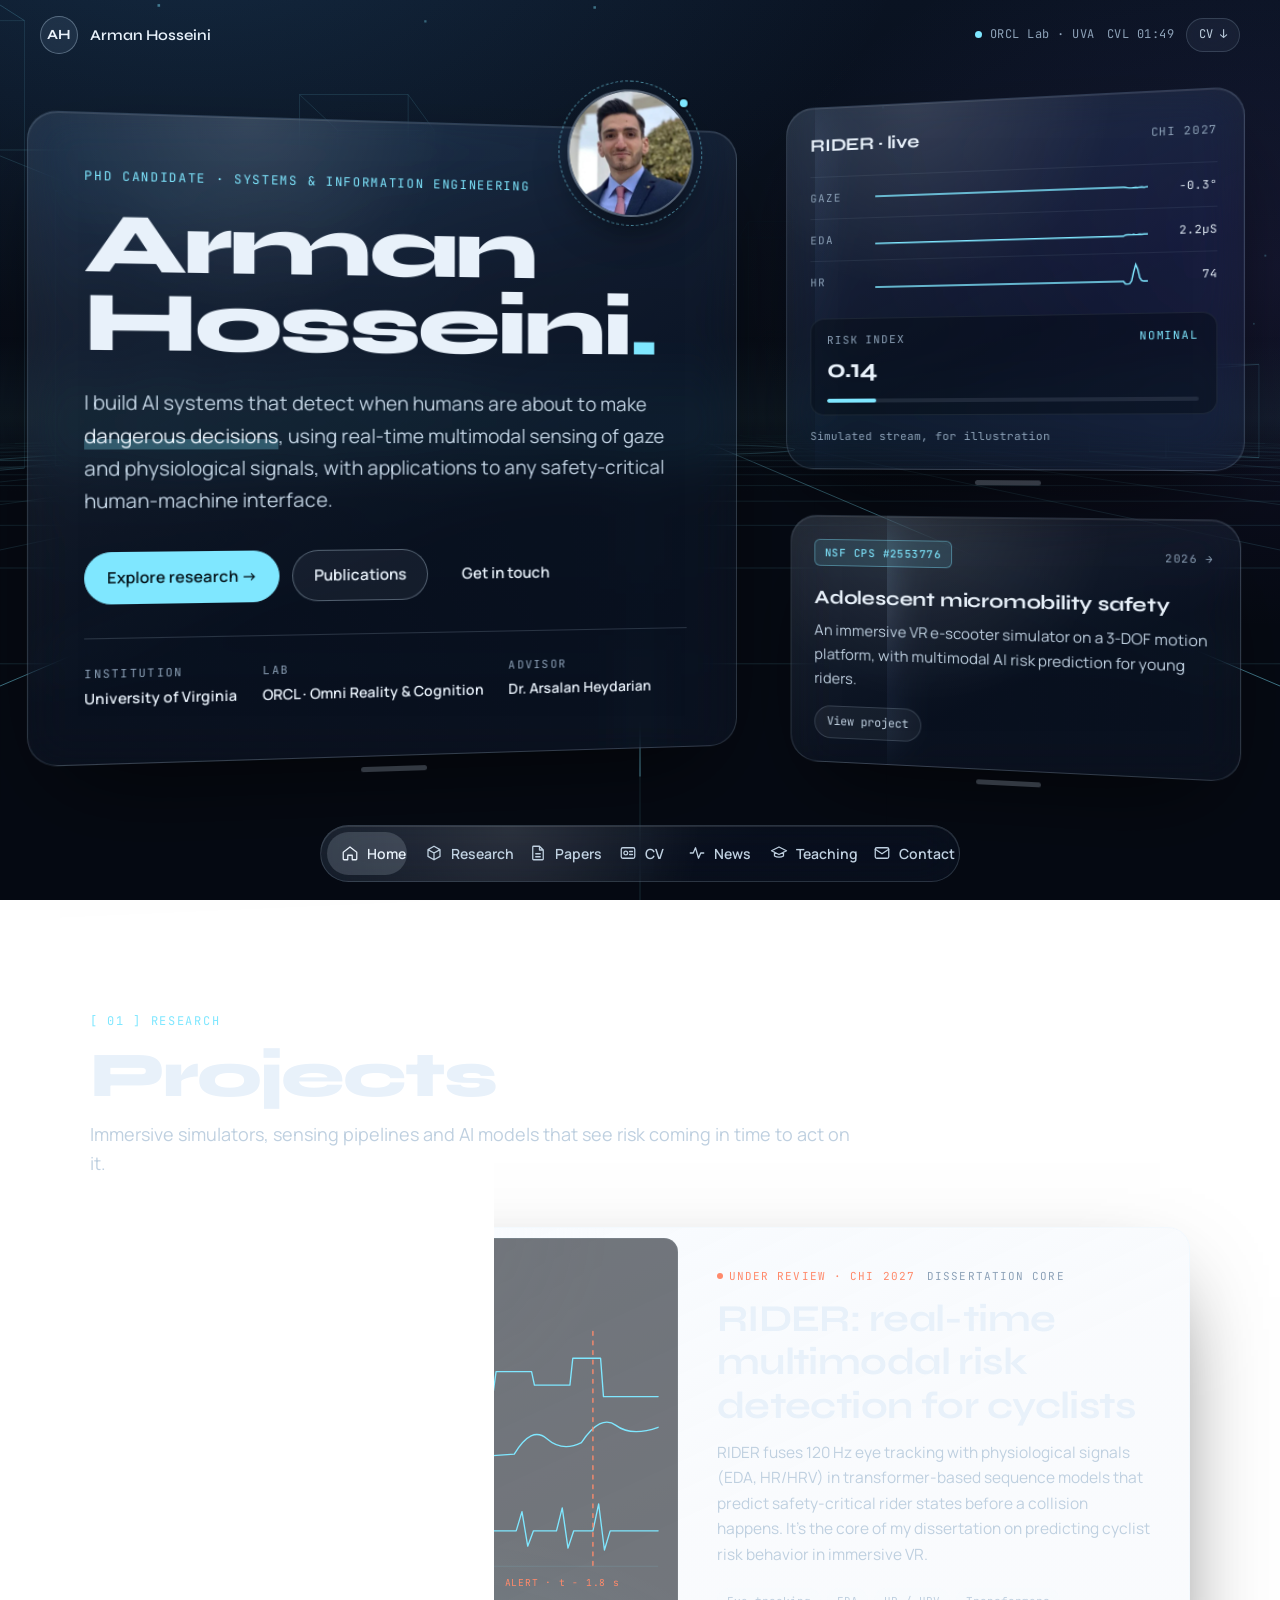
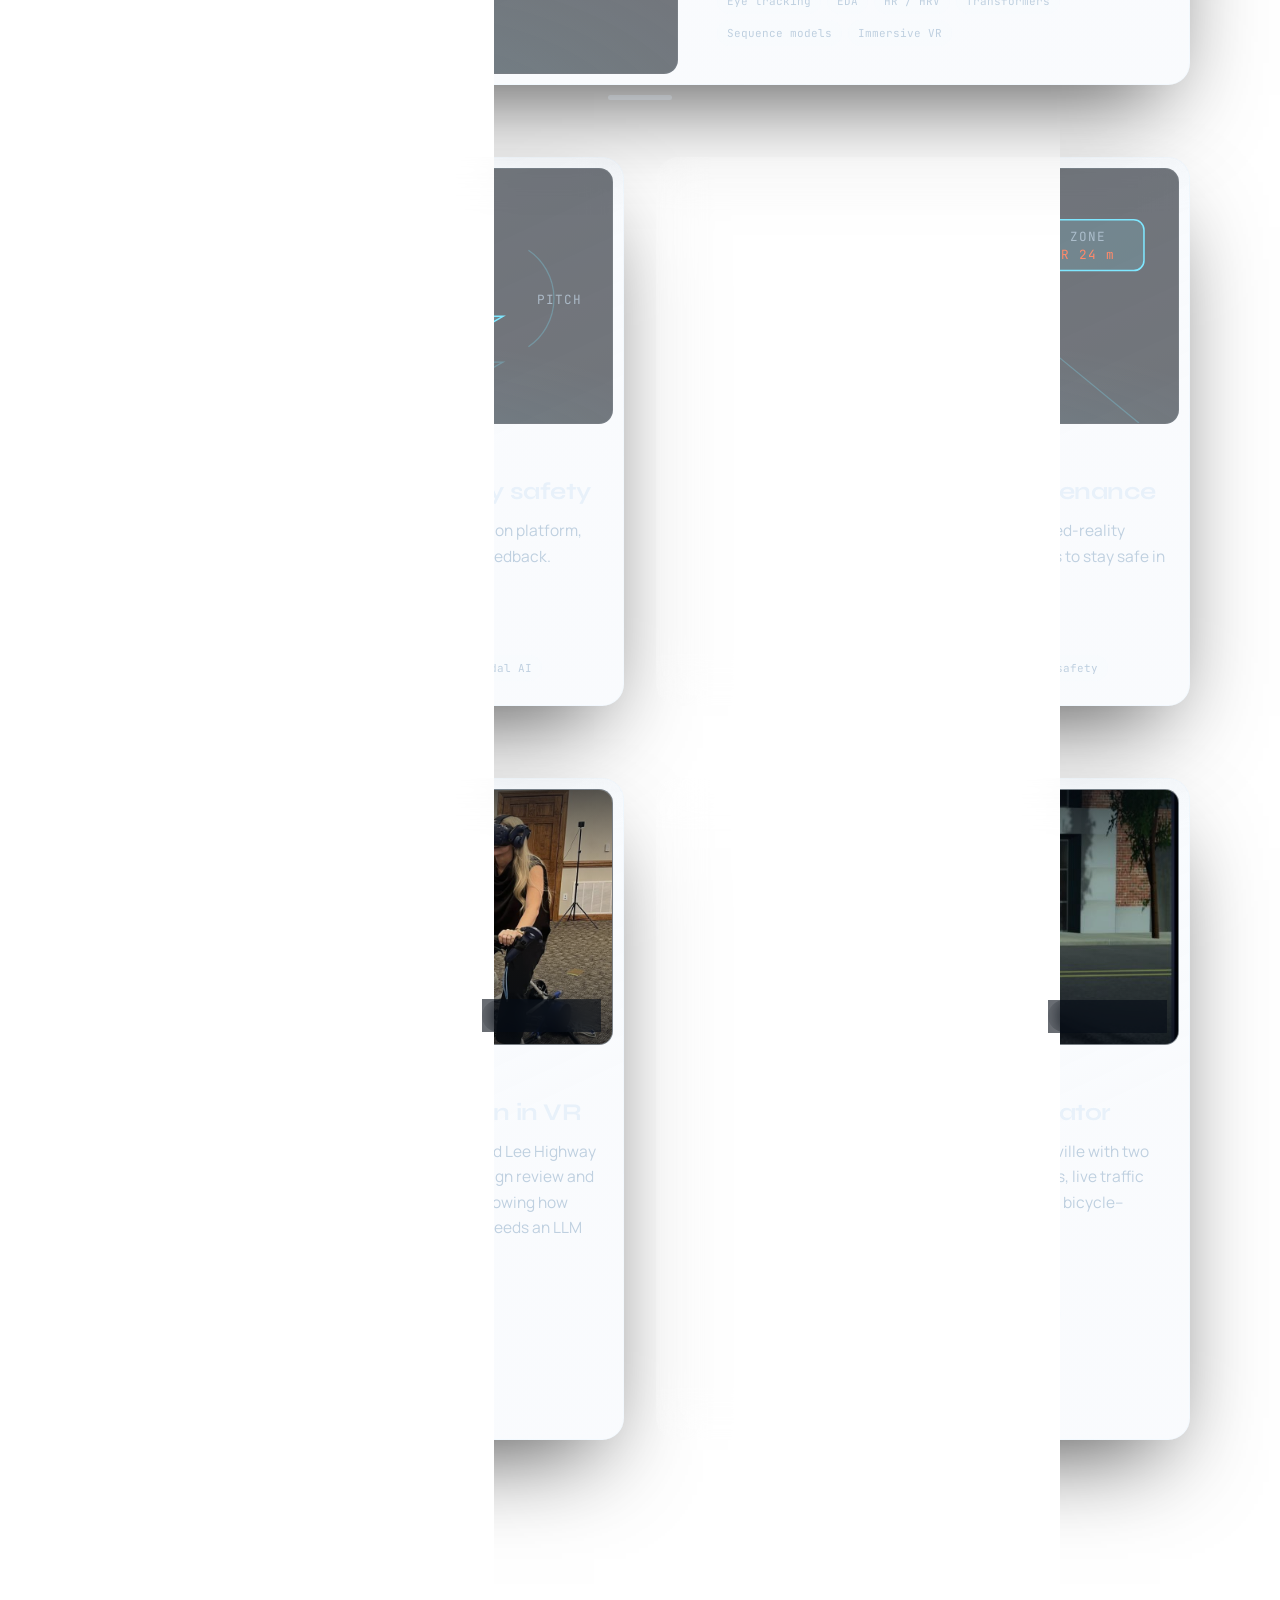
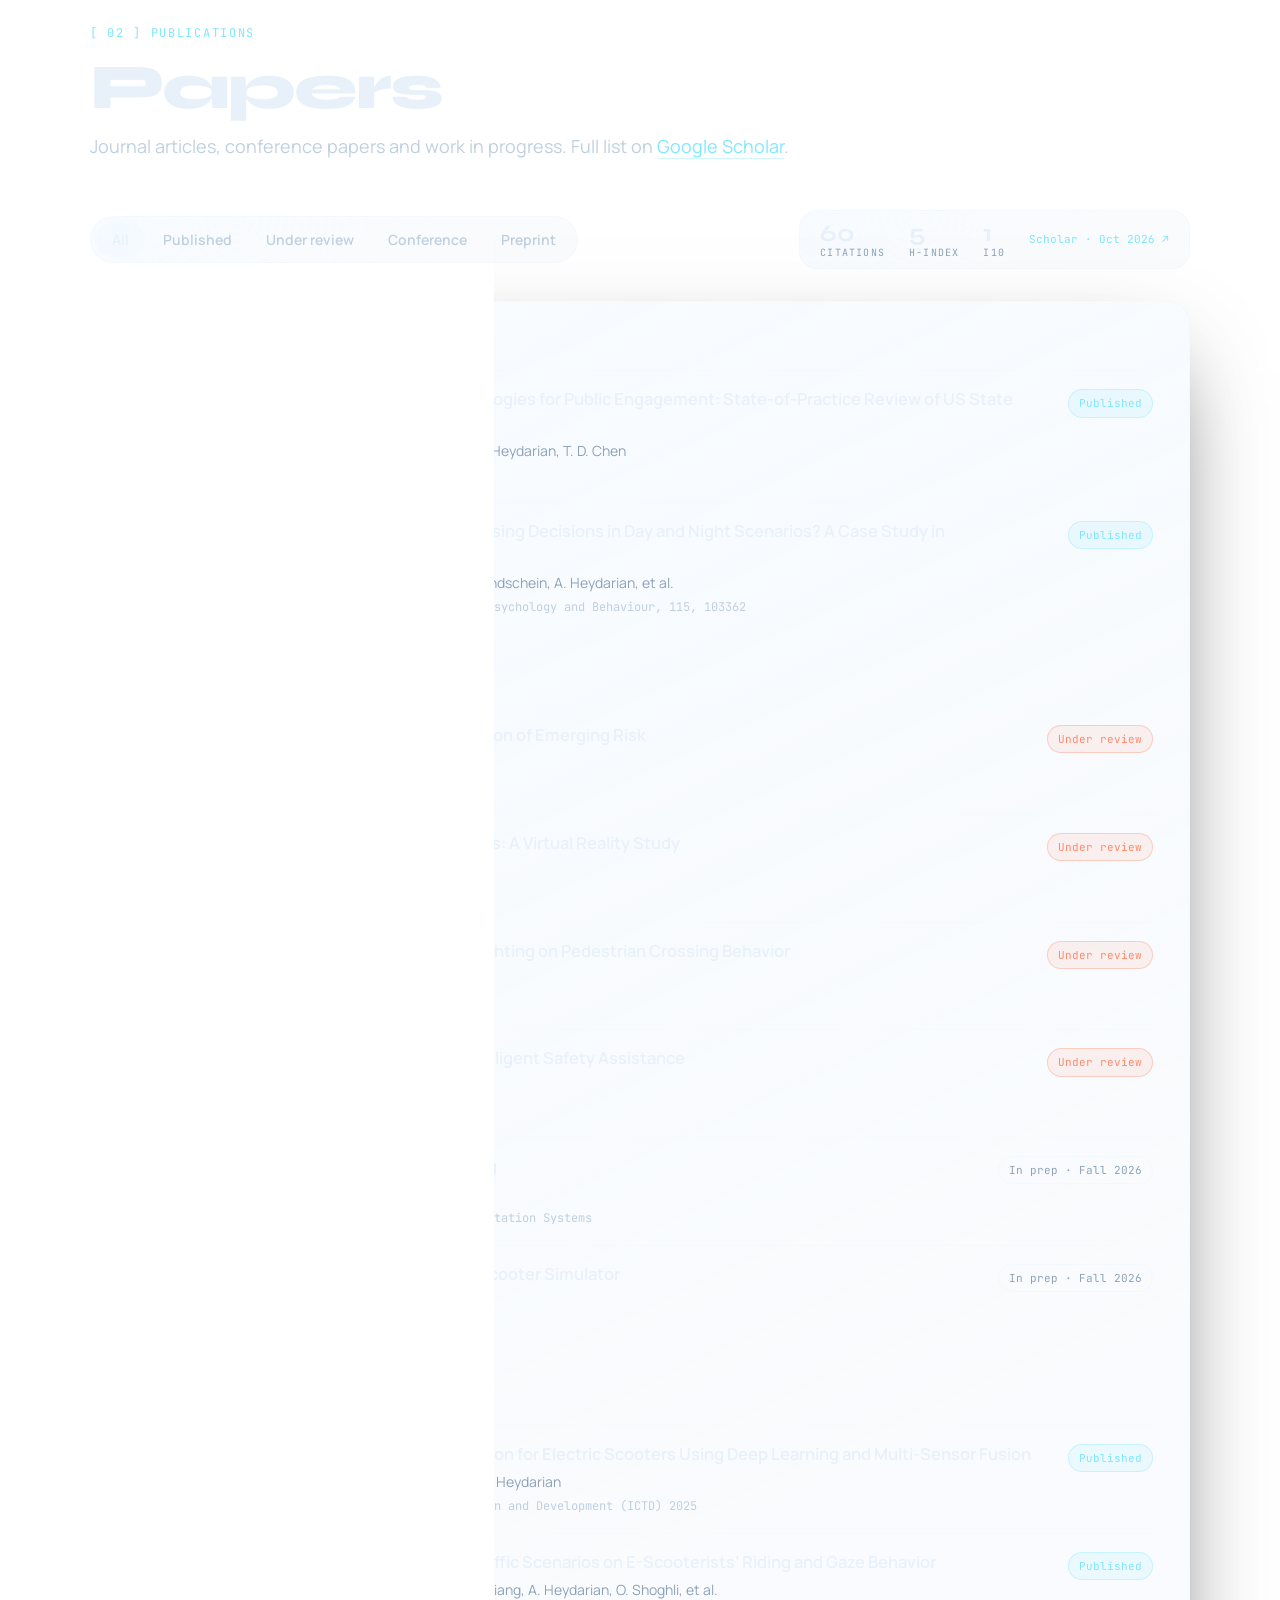
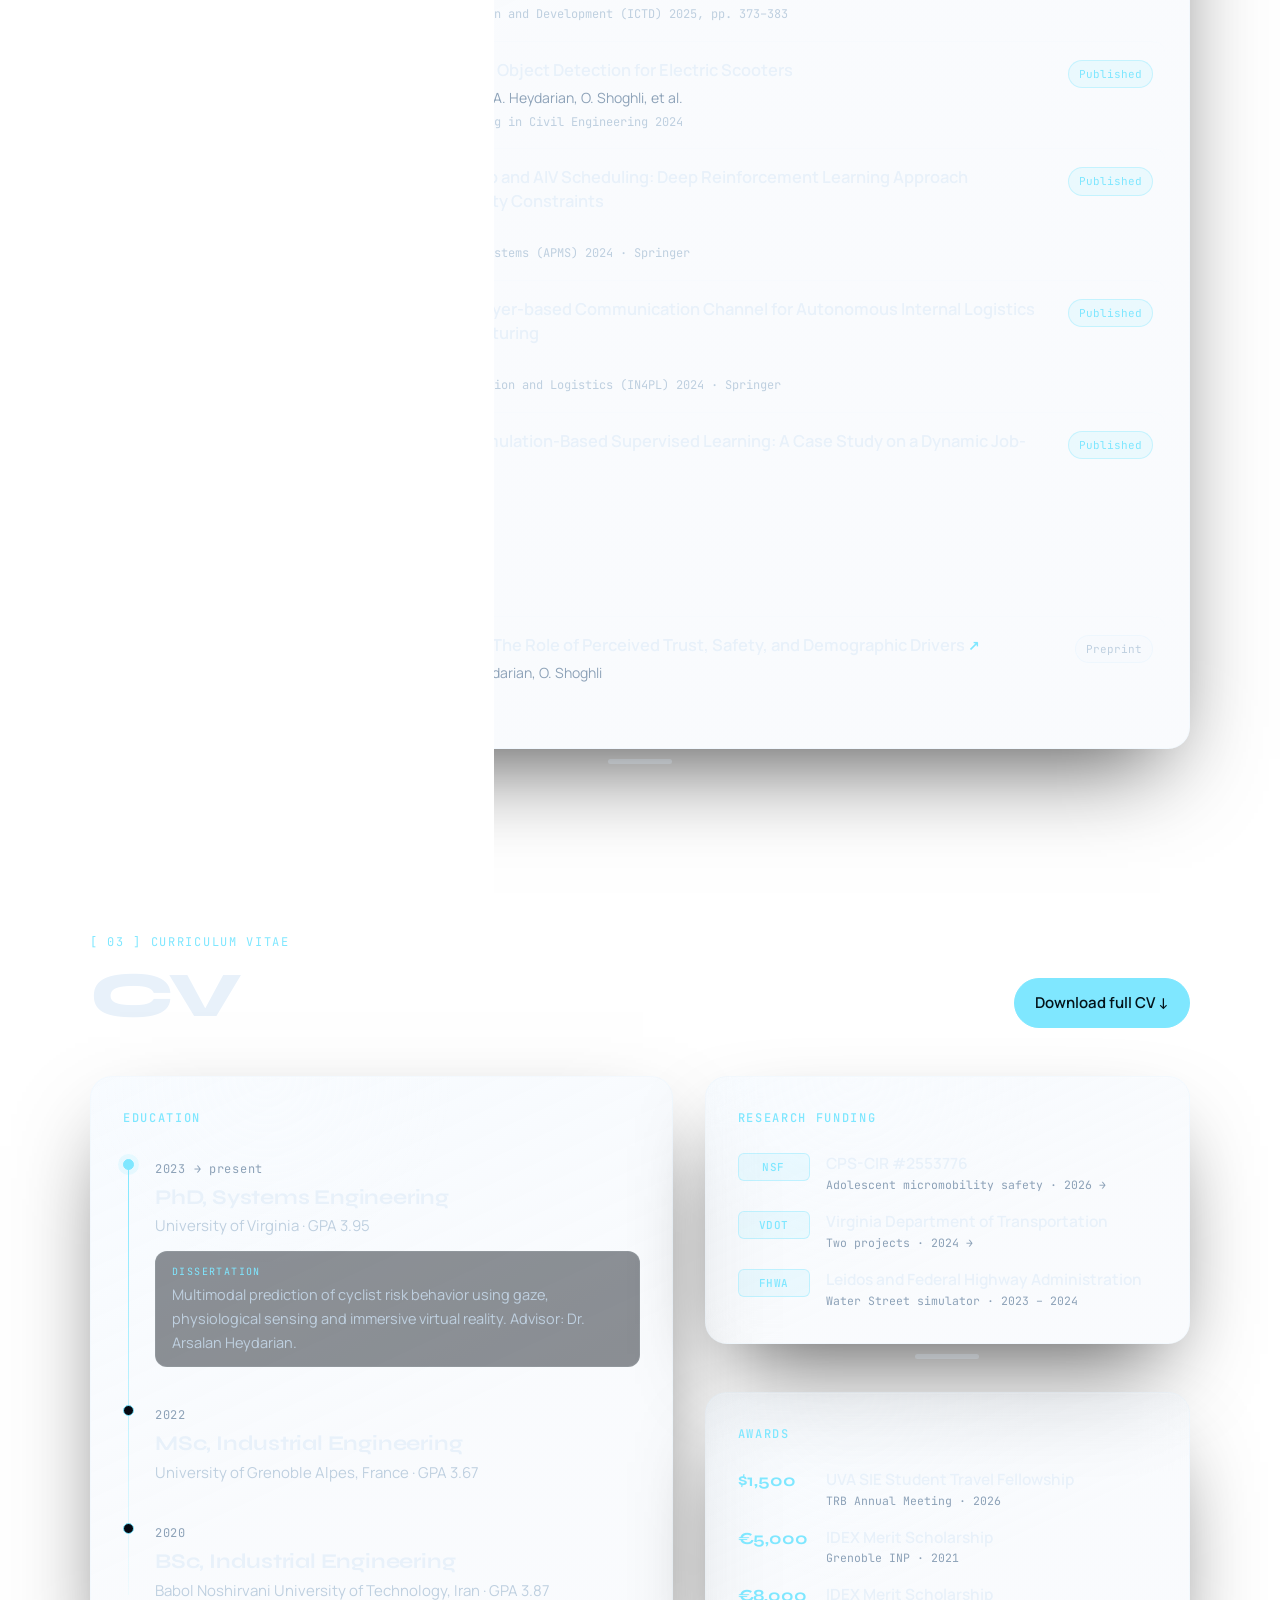
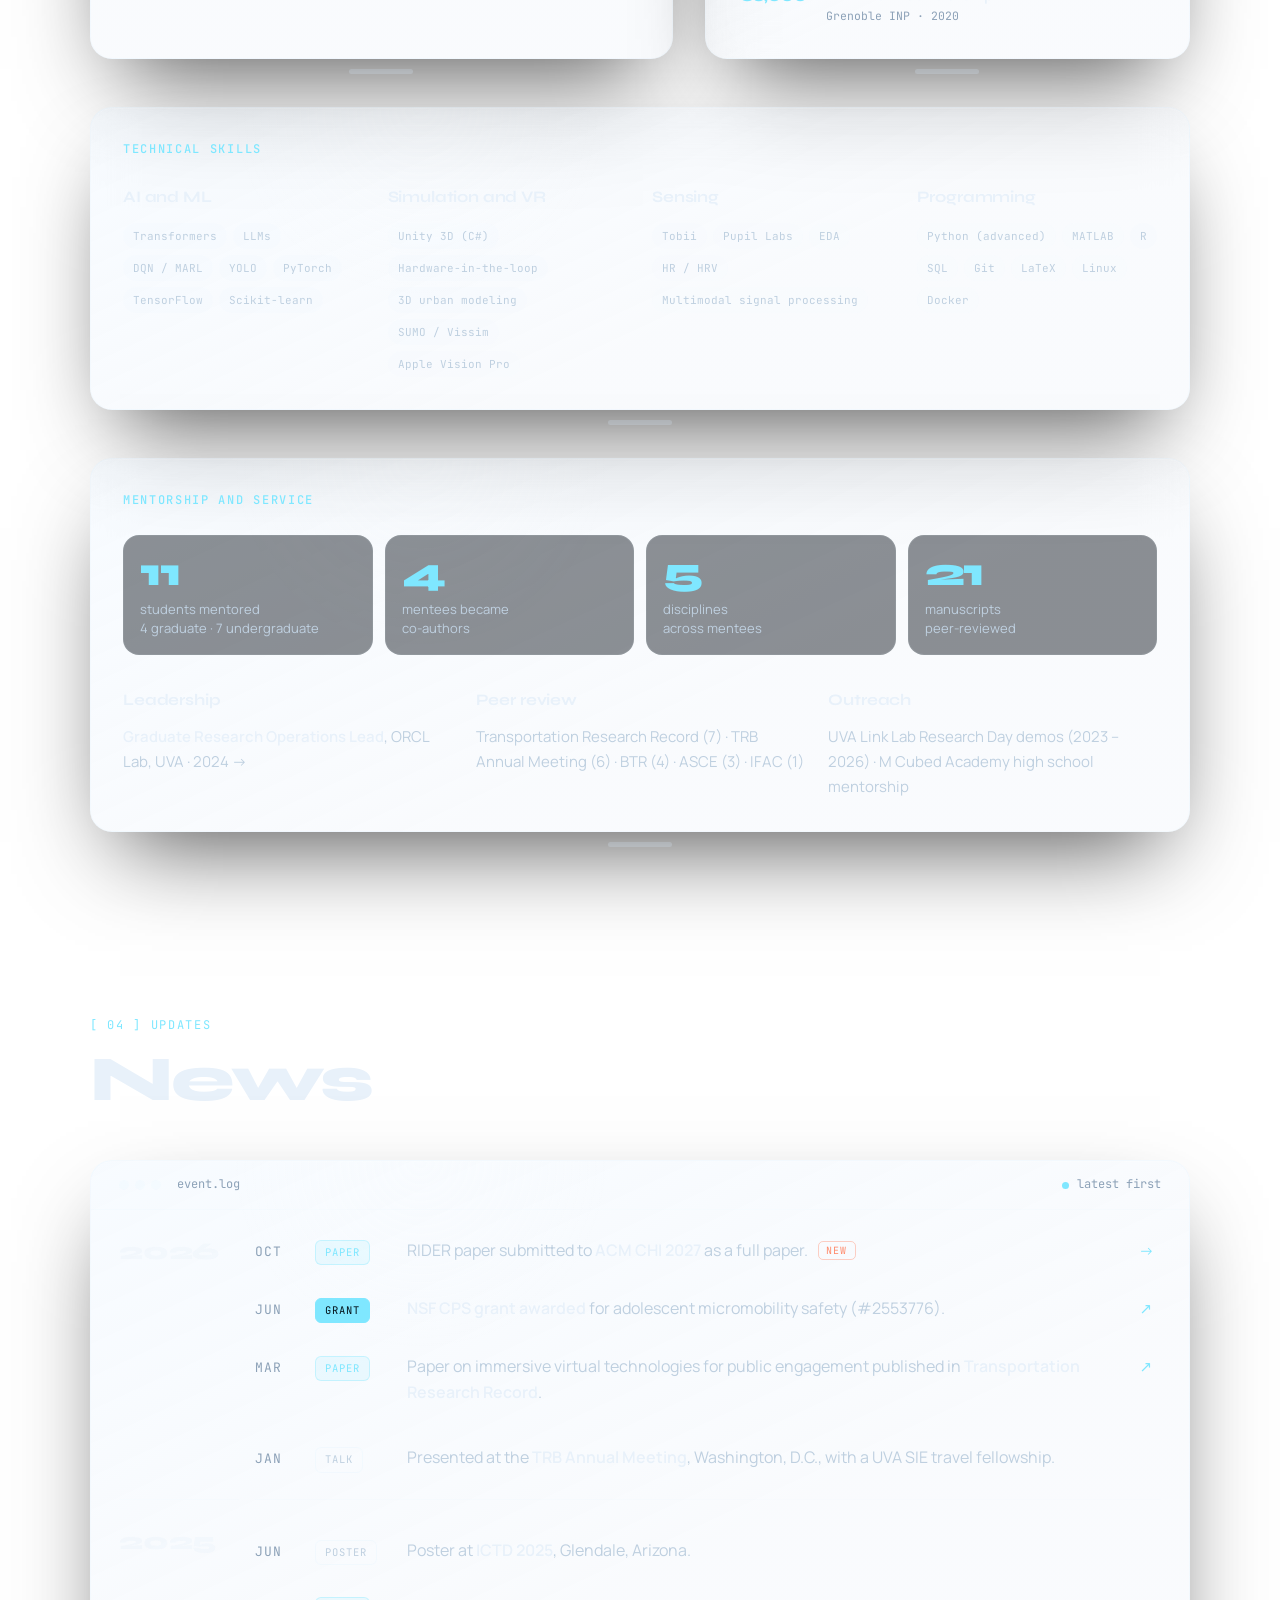
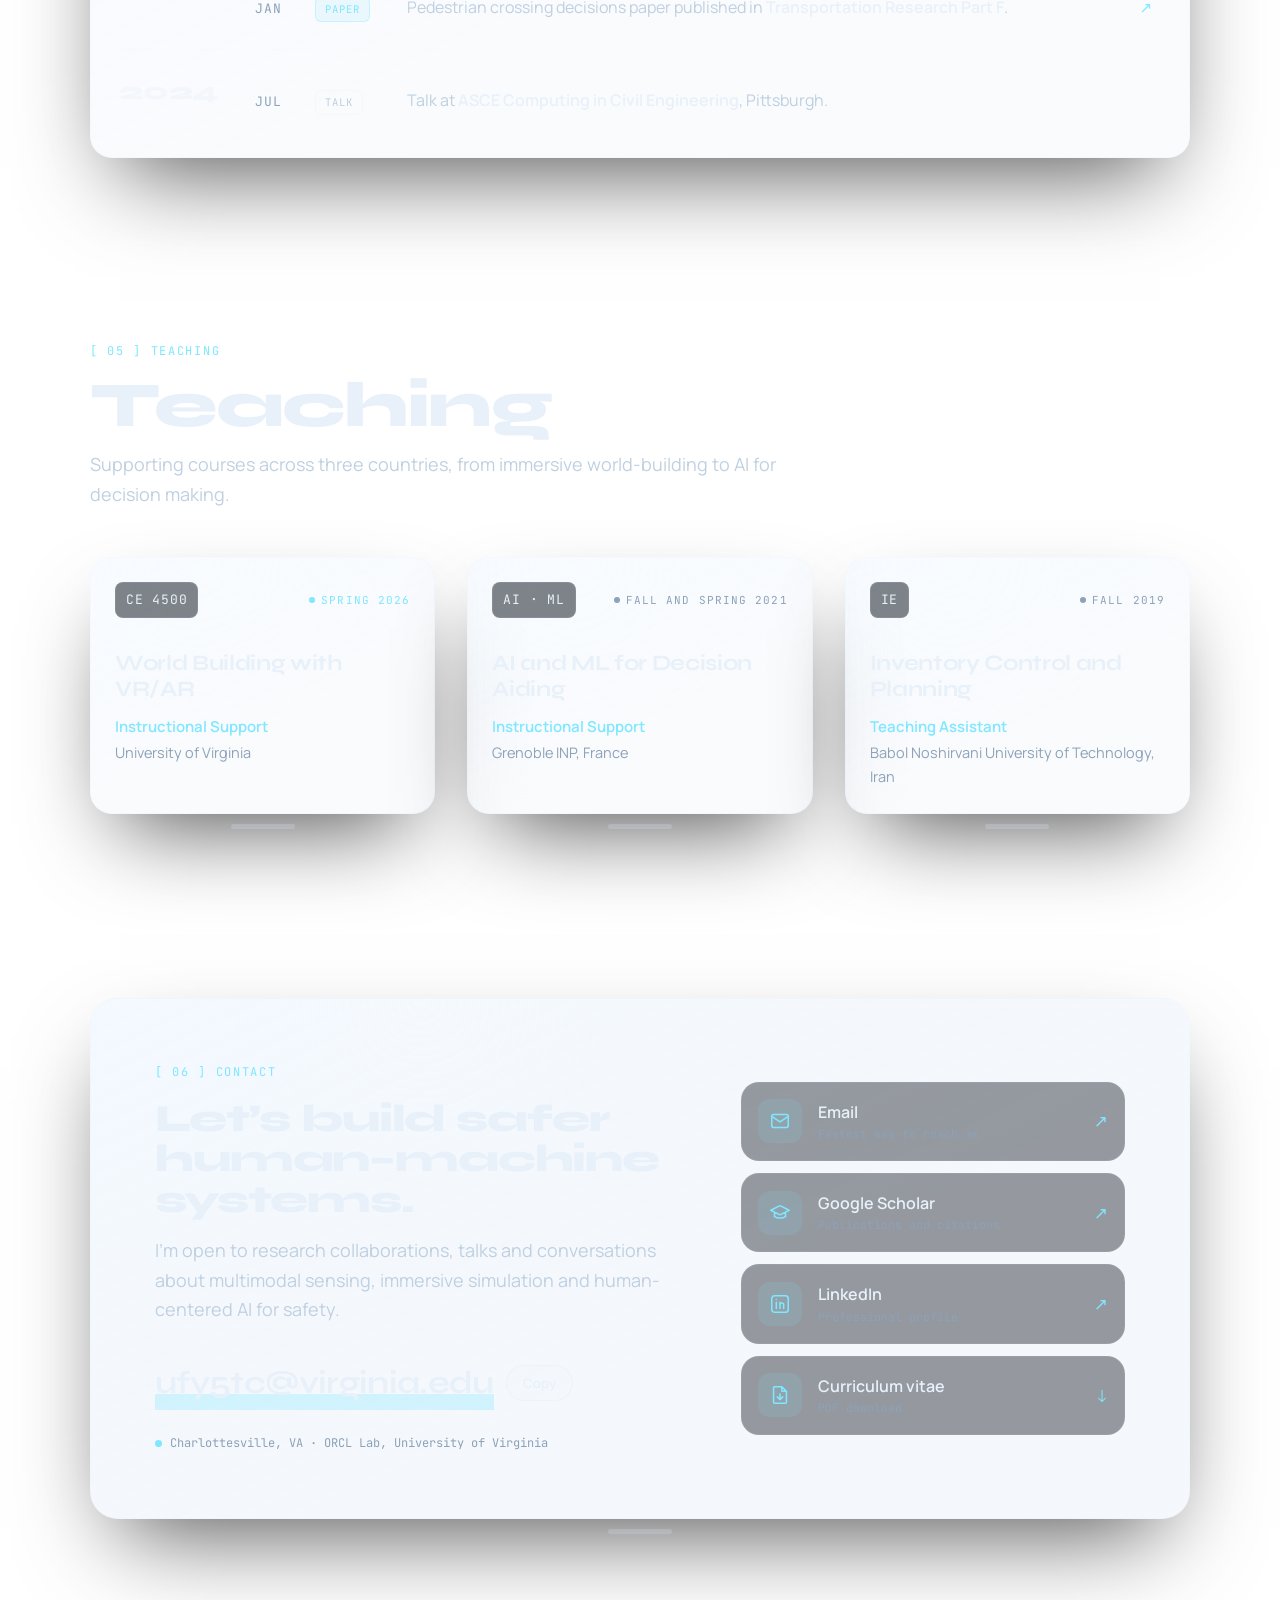
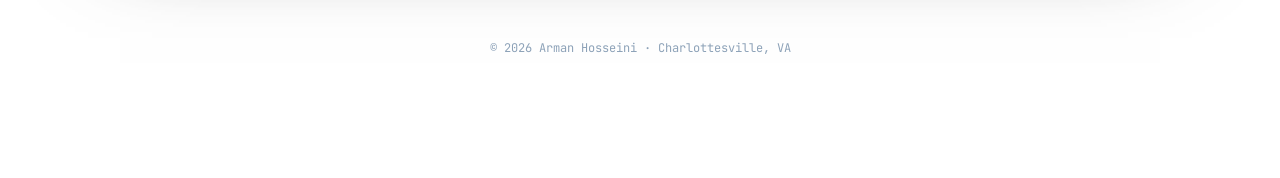
==== commit 26bee3be: "Make VDOT case-study videos easy to find Move the videos directly below the gallery, add a "2 videos" ====
--- a/index.html
+++ b/index.html
@@ -20,7 +20,7 @@
   <link rel="preconnect" href="https://fonts.gstatic.com" crossorigin>
   <link href="https://fonts.googleapis.com/css2?family=JetBrains+Mono:wght@400;500&family=Manrope:wght@400;500;600;700&family=Syne:wght@600;700;800&display=swap" rel="stylesheet">
   <!-- EDIT: bump ?v= on style.css and script.js after changing them, so visitors get the new files -->
-  <link rel="stylesheet" href="style.css?v=7">
+  <link rel="stylesheet" href="style.css?v=8">
 </head>
 <body>
 
@@ -219,6 +219,7 @@
           <button class="card-art card-art--photo" type="button" data-case="case-vdot" aria-label="Open the VDOT roundabout case study">
             <img src="assets/projects/vdot/cover-thumb.jpg" srcset="assets/projects/vdot/cover-thumb.jpg 480w, assets/projects/vdot/cover.jpg 1280w" sizes="(max-width: 720px) 100vw, 560px" alt="A VDOT staff member rides the VR bicycle simulator while screens show the proposed roundabout" loading="lazy" width="480" height="360">
             <span class="art-label">Design review in VR · Bristol, VA</span>
+            <span class="art-video">▶ 2 videos</span>
             <span class="art-open">Case study →</span>
           </button>
           <div class="card-body">
@@ -794,6 +795,7 @@
           <p class="eyebrow">Case study · VDOT · VTRC · 2024 – 2026</p>
           <h2 class="case-title" id="case-vdot-title">VR for roundabout design review and public engagement</h2>
         </div>
+        <a class="chip chip--video" href="#case-vdot-videos" data-scroll-to="case-vdot-videos">▶ 2 videos</a>
         <button class="case-close" type="button" aria-label="Close case study">✕</button>
       </header>
 
@@ -815,6 +817,15 @@
             <button type="button" data-full="assets/projects/vdot/survey-map.jpg" data-cap="National survey of DOTs, universities and consulting firms on immersive technology for public engagement."><img src="assets/projects/vdot/survey-map-thumb.jpg" alt="US map of survey respondents" loading="lazy"></button>
           </div>
         </figure>
+
+        <!-- EDIT: videos — data-yt is the YouTube video ID -->
+        <div class="case-videos" id="case-vdot-videos">
+          <h3>▶ Watch the simulations</h3>
+          <div class="video-grid">
+            <button class="yt" type="button" data-yt="XPaFIynD-YE" style="background-image:url('https://i.ytimg.com/vi/XPaFIynD-YE/hqdefault.jpg')"><span class="yt-play" aria-hidden="true">▶</span><span class="yt-title">Bicycle simulator in VR</span></button>
+            <button class="yt" type="button" data-yt="pNu9L2yFjWA" style="background-image:url('https://i.ytimg.com/vi/pNu9L2yFjWA/hqdefault.jpg')"><span class="yt-play" aria-hidden="true">▶</span><span class="yt-title">Pedestrian crossing in VR</span></button>
+          </div>
+        </div>
 
         <div class="case-facts">
           <div><b>12</b><span>VDOT staff tried the simulators at design review</span></div>
@@ -843,14 +854,6 @@
           </section>
         </div>
 
-        <div class="case-videos">
-          <h3>Videos</h3>
-          <div class="video-grid">
-            <button class="yt" type="button" data-yt="XPaFIynD-YE" style="background-image:url('https://i.ytimg.com/vi/XPaFIynD-YE/hqdefault.jpg')"><span class="yt-play" aria-hidden="true">▶</span><span class="yt-title">Bicycle simulator in VR</span></button>
-            <button class="yt" type="button" data-yt="pNu9L2yFjWA" style="background-image:url('https://i.ytimg.com/vi/pNu9L2yFjWA/hqdefault.jpg')"><span class="yt-play" aria-hidden="true">▶</span><span class="yt-title">Pedestrian crossing in VR</span></button>
-          </div>
-        </div>
-
         <dl class="case-meta">
           <!-- EDIT: confirm the wording of your role -->
           <div><dt>My role</dt><dd>Graduate research assistant: simulation development and gaze analysis</dd></div>
@@ -875,6 +878,6 @@
     <a href="#contact"><svg viewBox="0 0 24 24" fill="none" stroke="currentColor" stroke-width="1.7" stroke-linecap="round" stroke-linejoin="round"><rect x="3" y="5" width="18" height="14" rx="2"/><path d="M3 7l9 6 9-6"/></svg><span>Contact</span></a>
   </nav>
 
-  <script src="script.js?v=4" defer></script>
+  <script src="script.js?v=5" defer></script>
 </body>
 </html>
--- a/style.css
+++ b/style.css
@@ -528,6 +528,12 @@
   -webkit-backdrop-filter: blur(10px); backdrop-filter: blur(10px);
   font-family: var(--font-mono); font-size: 11px; letter-spacing: 0.06em; color: var(--accent);
   transition: background var(--dur-fast);
+}
+.art-video {
+  position: absolute; left: 12px; bottom: 12px; z-index: 1;
+  padding: 6px 12px; border-radius: var(--r-pill);
+  background: var(--hot); color: #1a0703;
+  font-family: var(--font-mono); font-size: 11px; font-weight: 500; letter-spacing: 0.06em;
 }
 .card-art--photo:hover img { transform: scale(1.04); filter: none; }
 .card-art--photo:hover .art-open { background: var(--accent); color: var(--accent-ink); border-color: var(--accent); }
@@ -832,6 +838,11 @@
   border-bottom: 1px solid rgba(210, 236, 255, 0.08);
 }
 .case-head .eyebrow { margin-bottom: 6px; }
+.chip--video {
+  flex: none; align-self: center; margin-left: auto;
+  border-color: rgba(255, 138, 107, 0.5); background: rgba(255, 138, 107, 0.12); color: var(--hot);
+}
+a.chip--video:hover { background: var(--hot); color: #1a0703; border-color: var(--hot); }
 .case-title { margin: 0; font-family: var(--font-display); font-weight: 800; font-size: clamp(22px, 2.6vw, 32px); line-height: 1.1; letter-spacing: -0.02em; }
 .case-close {
   flex: none; width: 40px; height: 40px; border-radius: 50%;
@@ -892,7 +903,7 @@
 .case-cols ul { margin: 0; padding-left: 18px; display: grid; gap: 6px; }
 .case-cols li::marker { color: var(--accent); }
 
-.case-videos { margin-top: var(--s-6); }
+.case-videos { margin-top: var(--s-6); scroll-margin-top: var(--s-4); }
 .video-grid { display: grid; grid-template-columns: repeat(2, minmax(0, 1fr)); gap: var(--s-4); }
 .yt, .yt-frame {
   position: relative; display: block; width: 100%; aspect-ratio: 16 / 9;
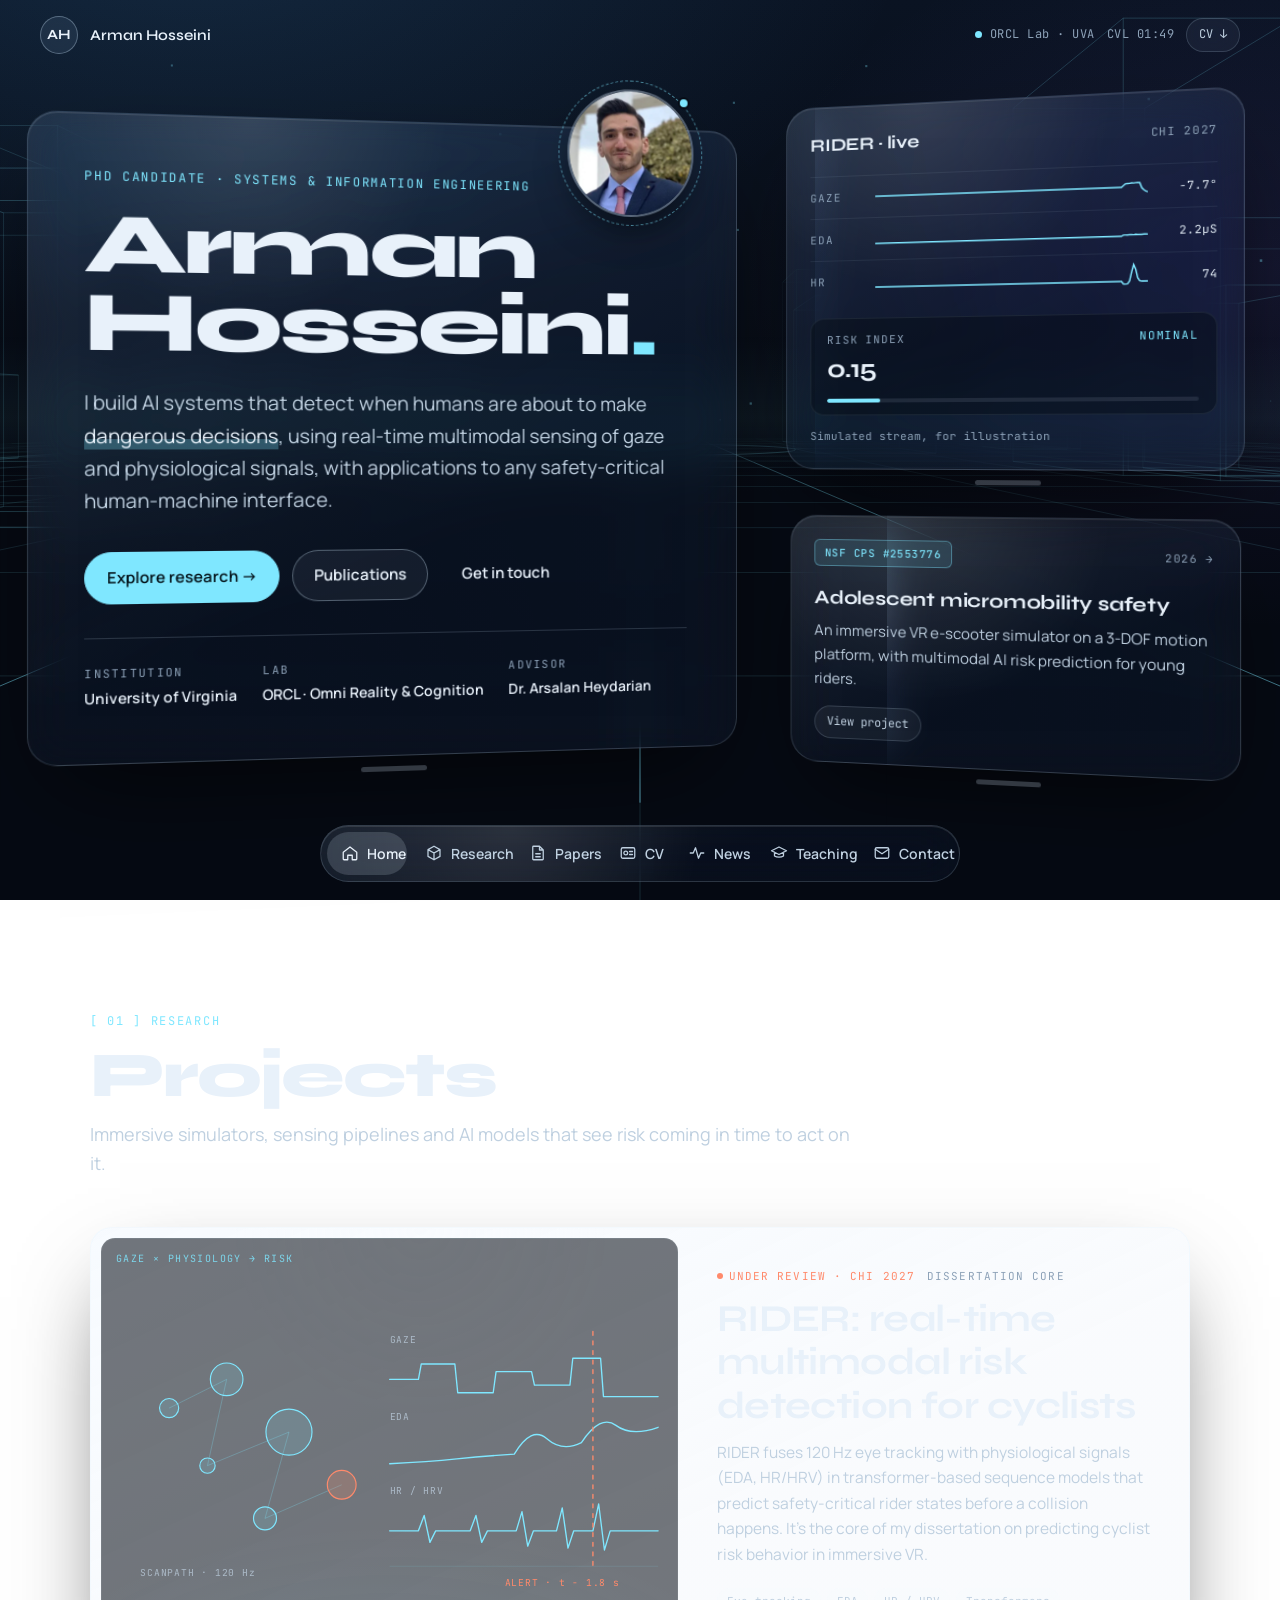
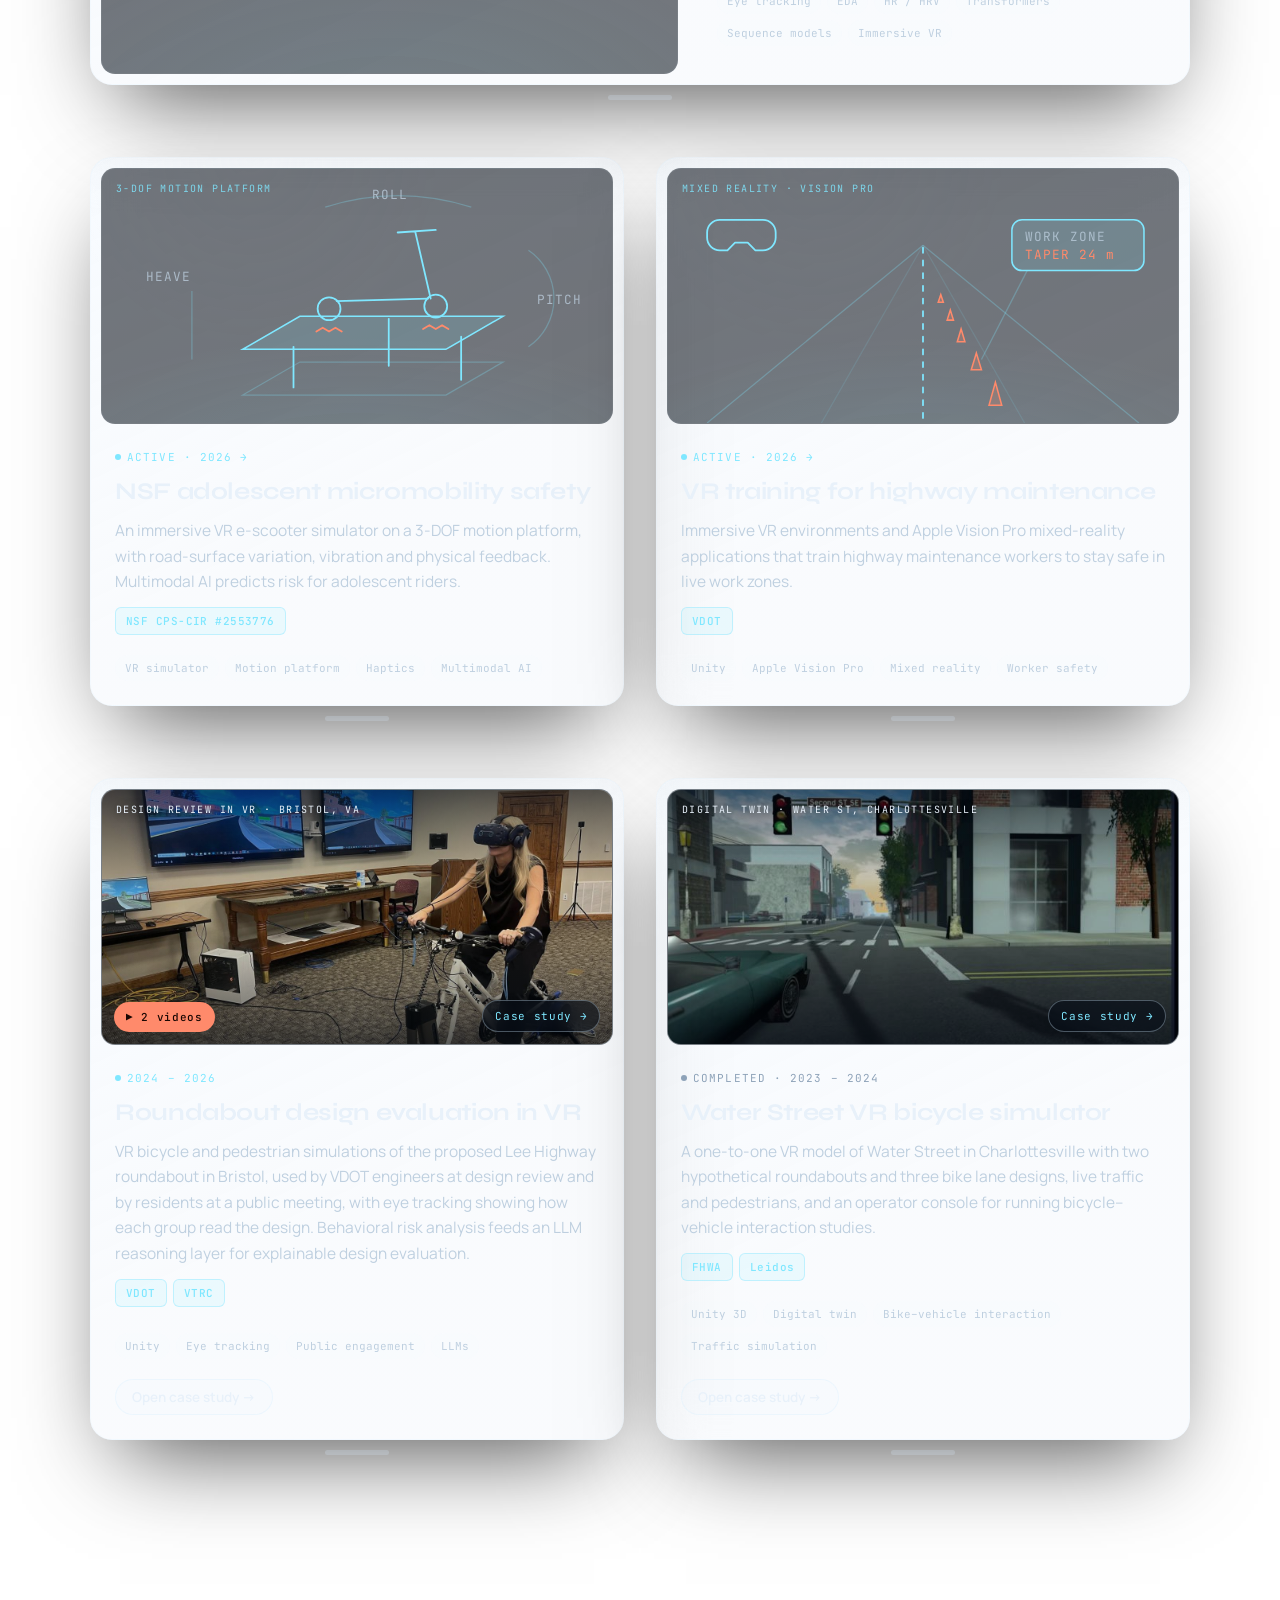
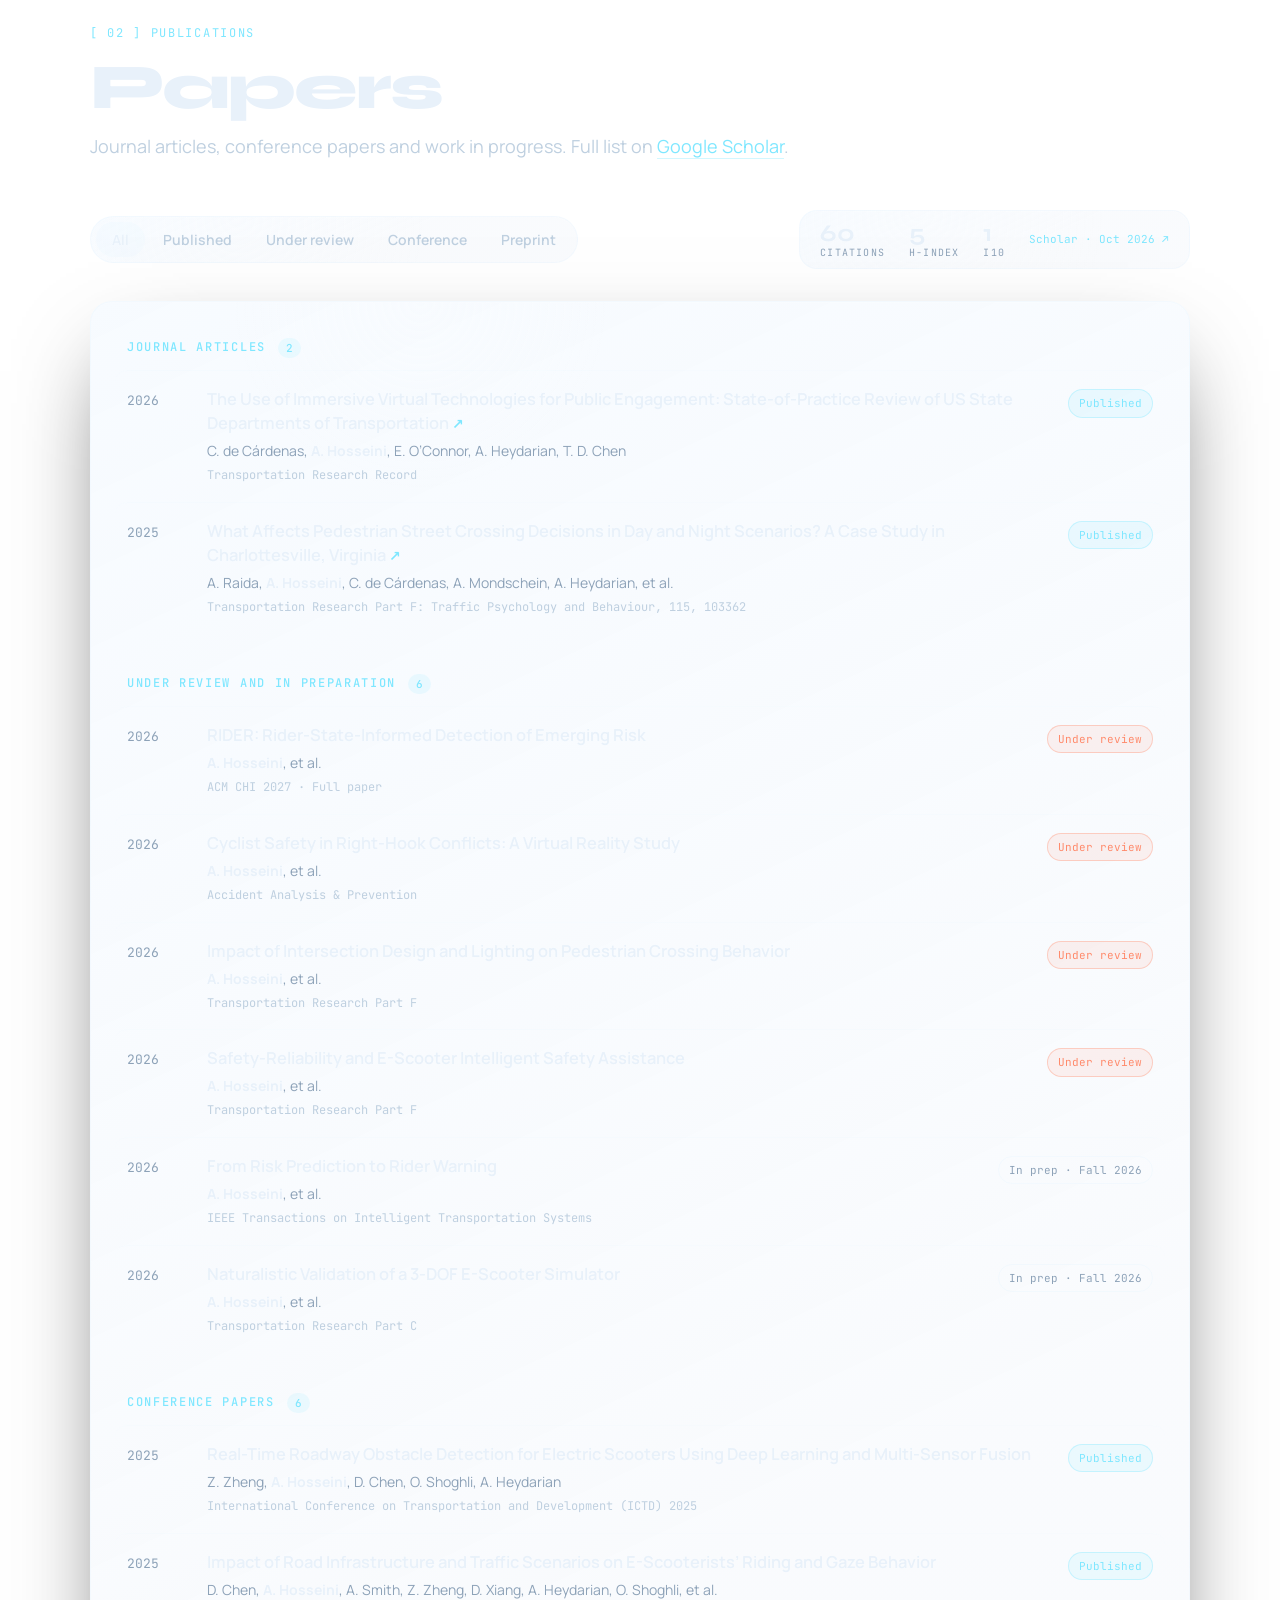
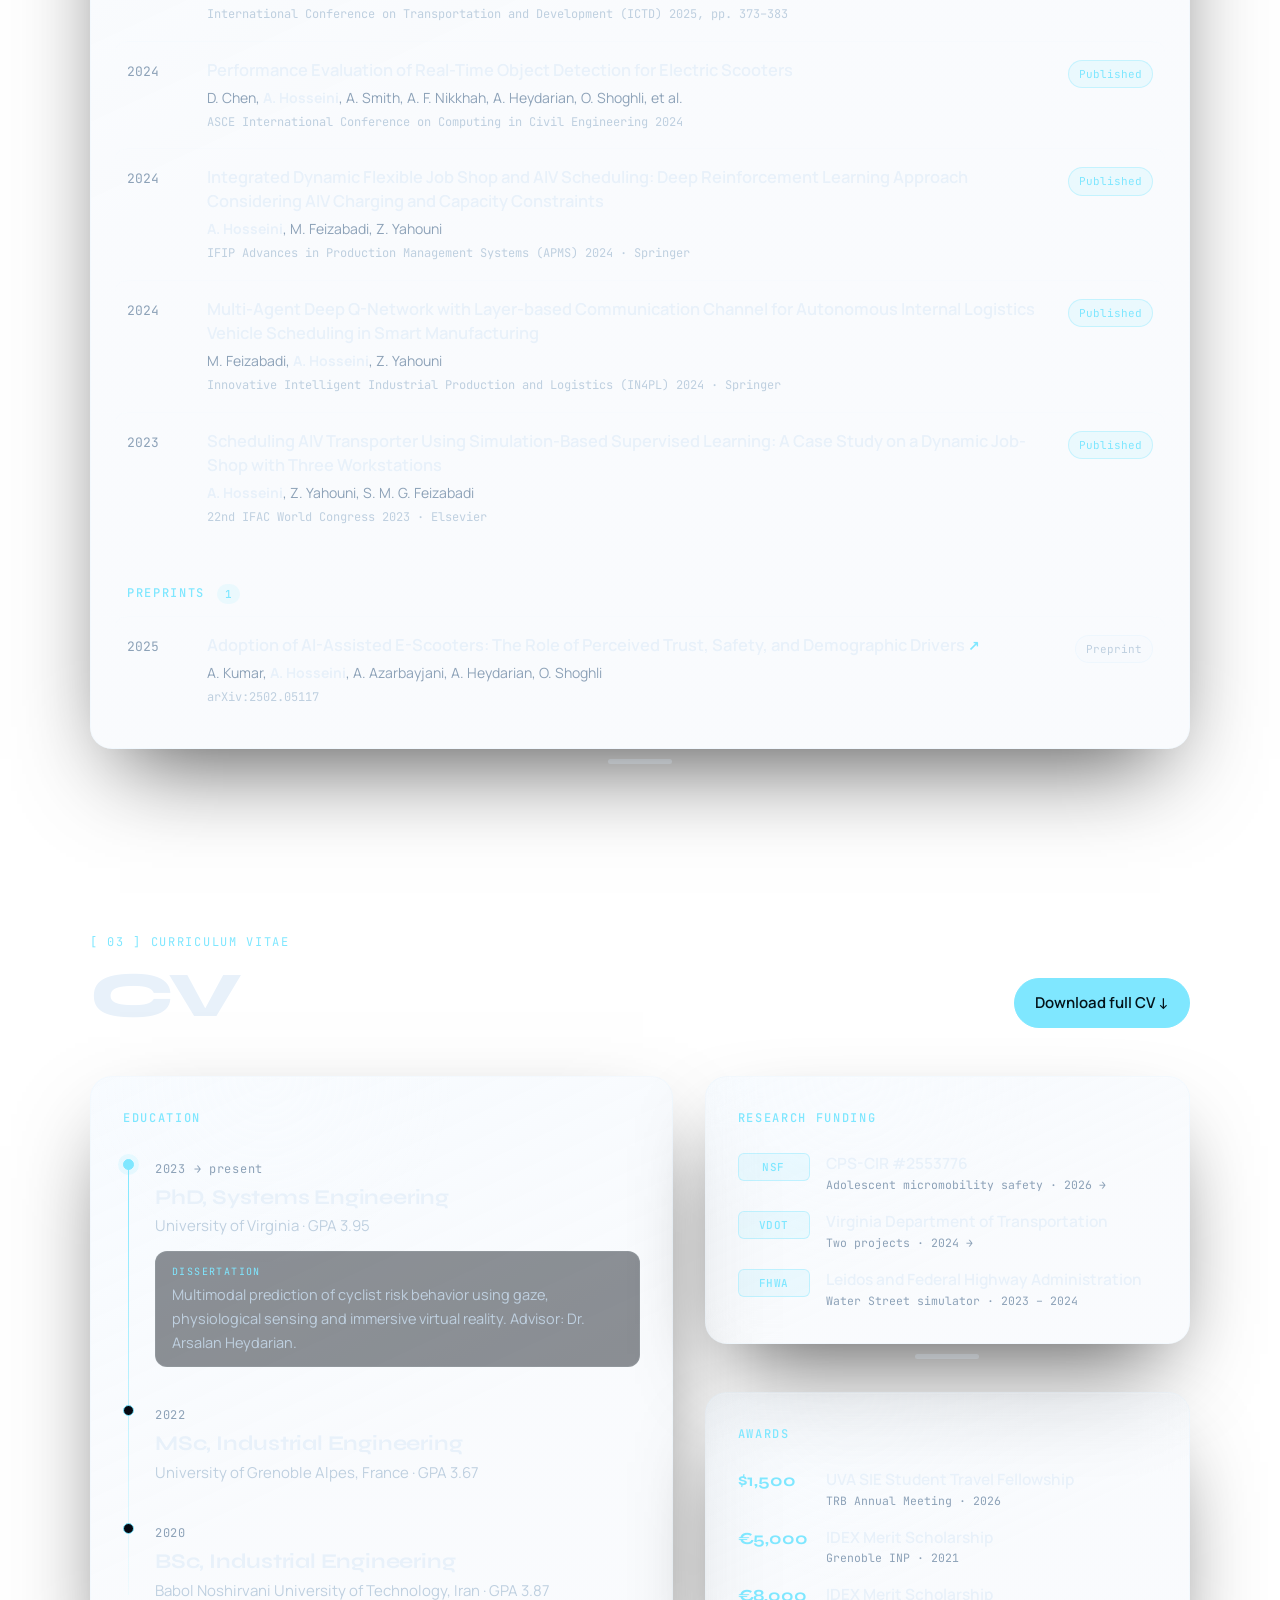
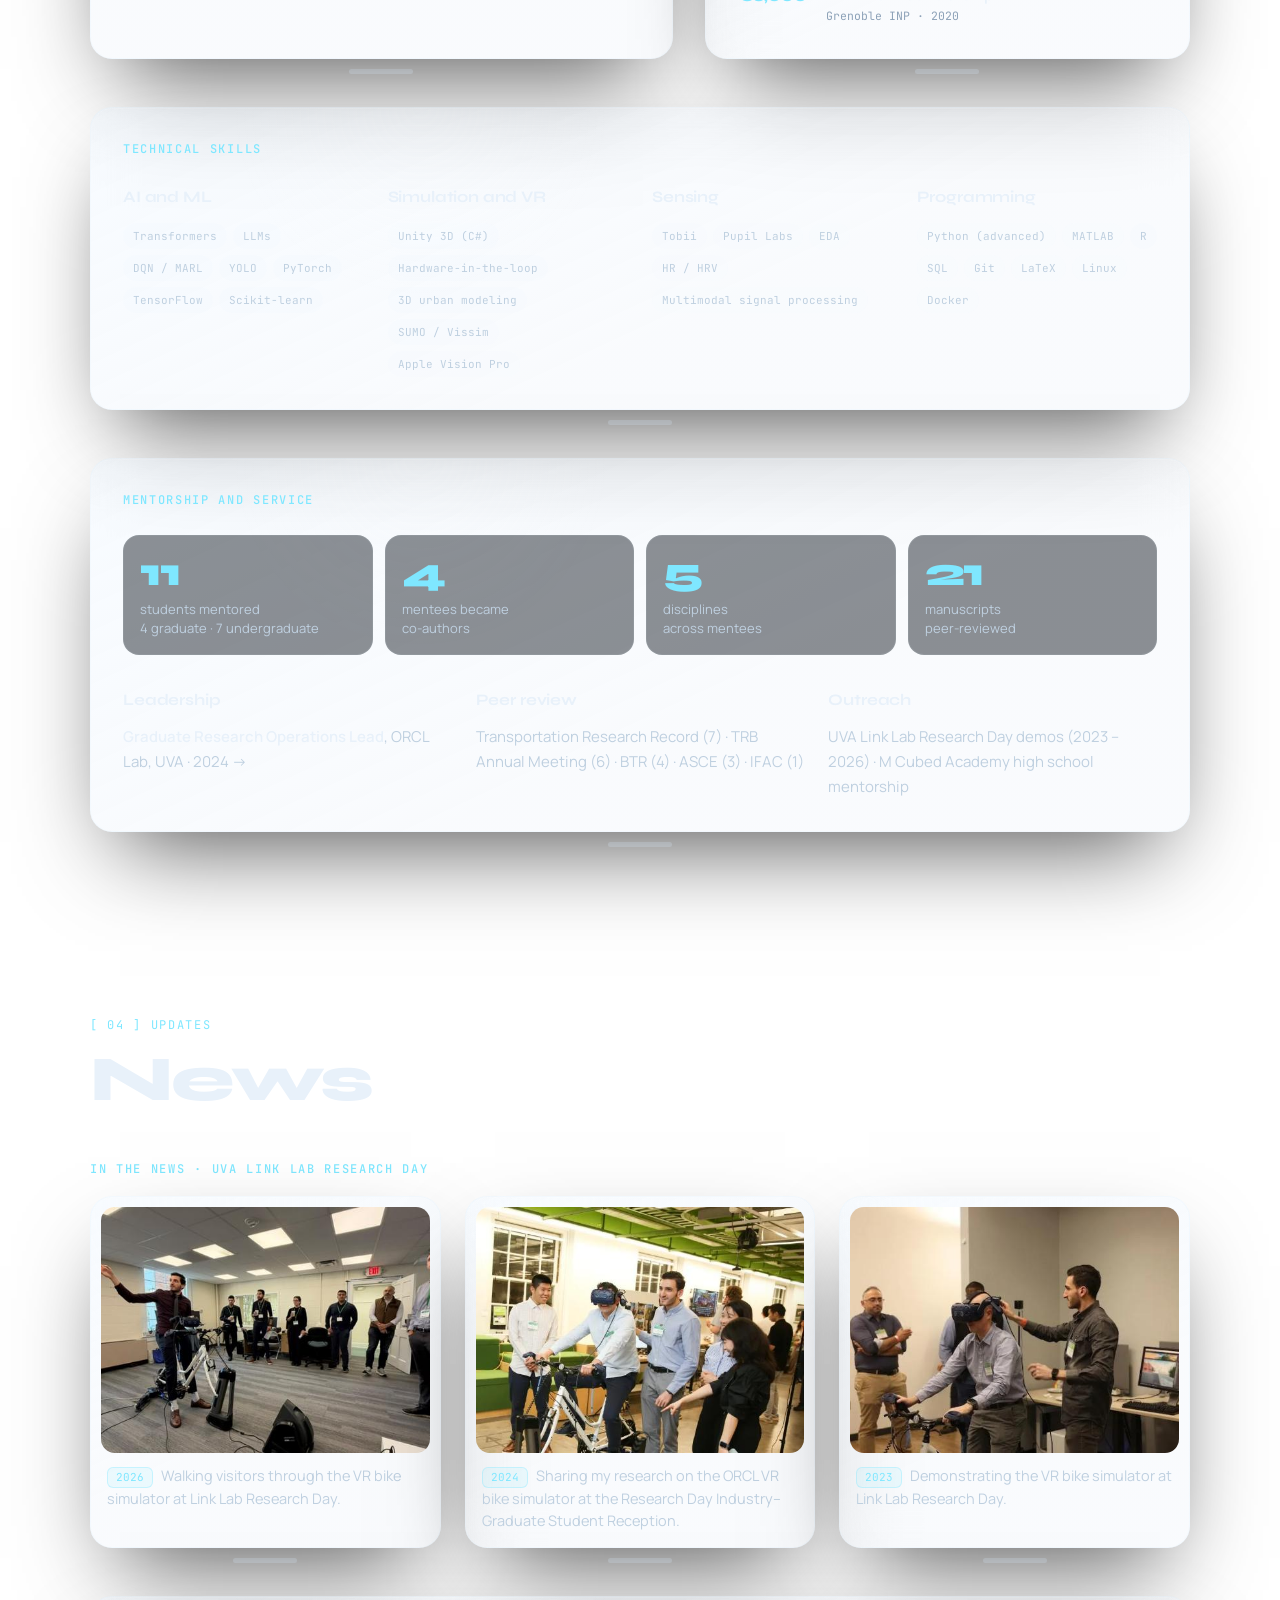
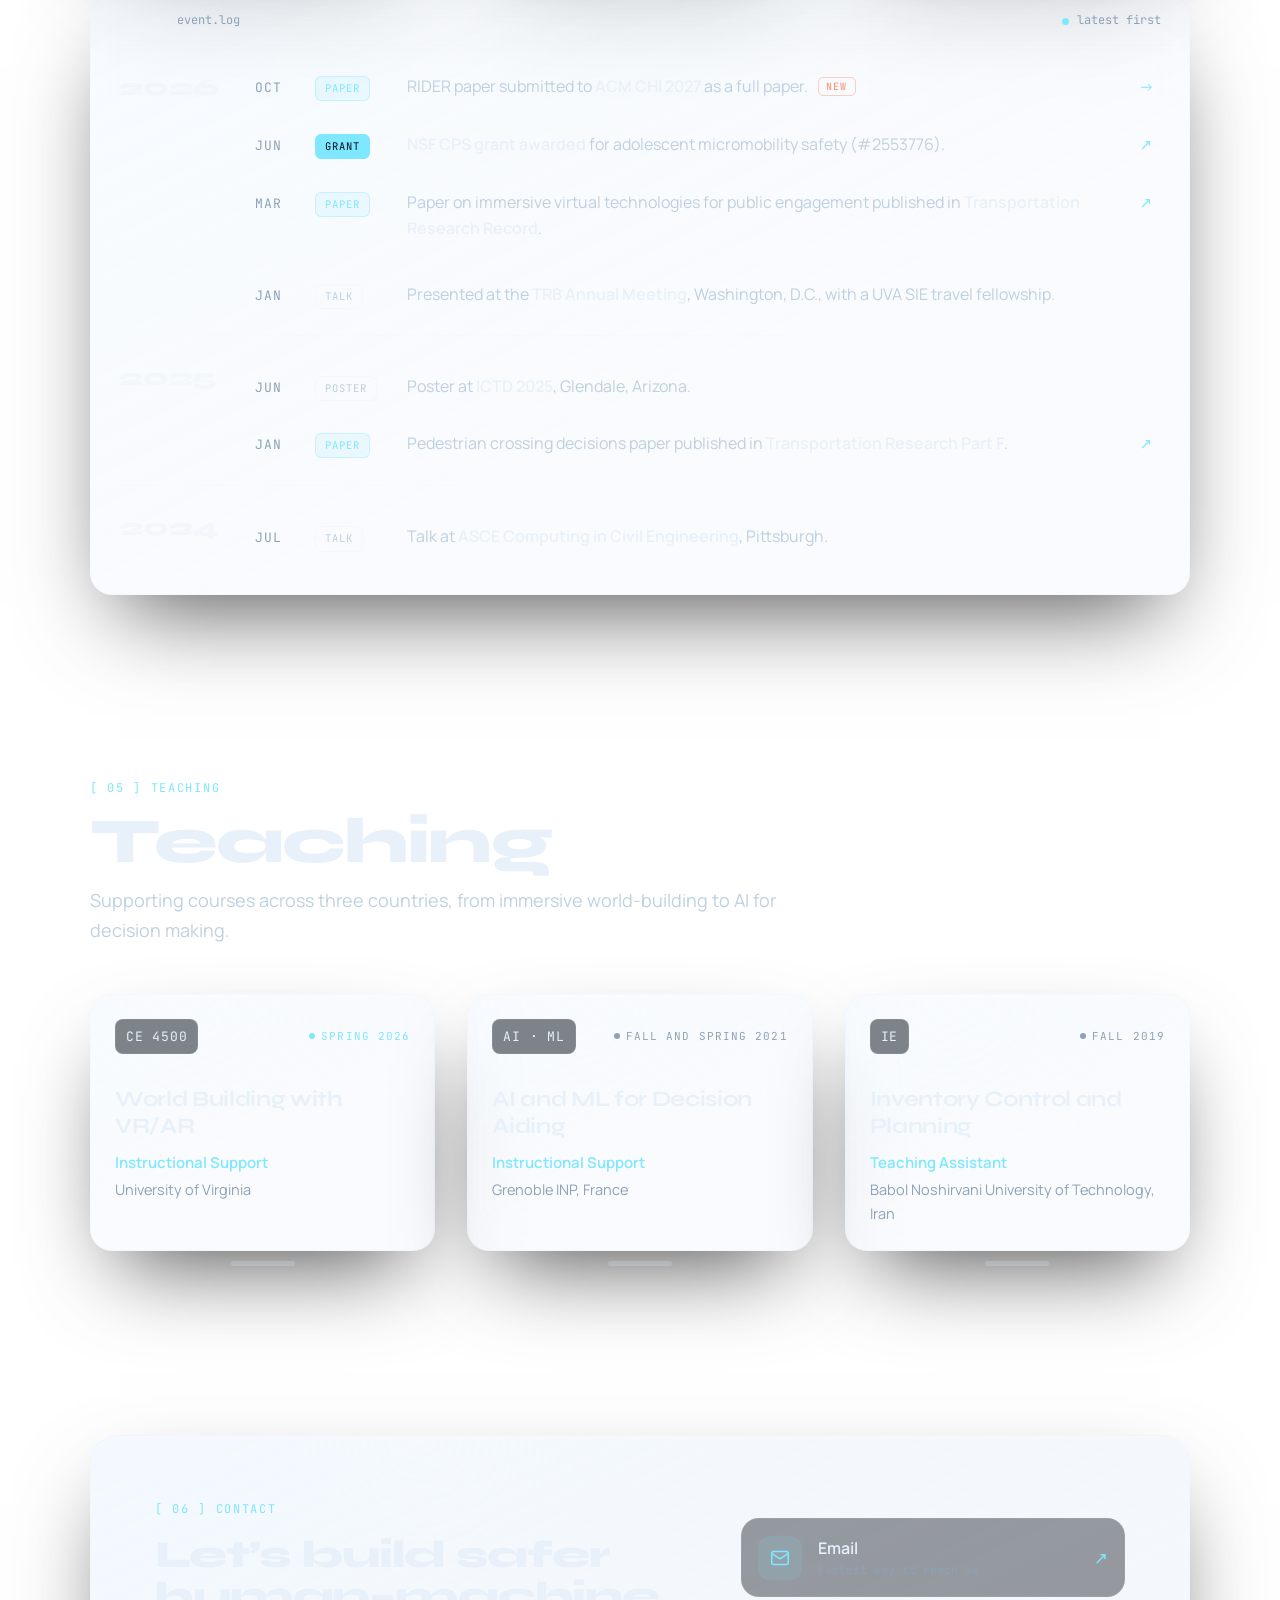
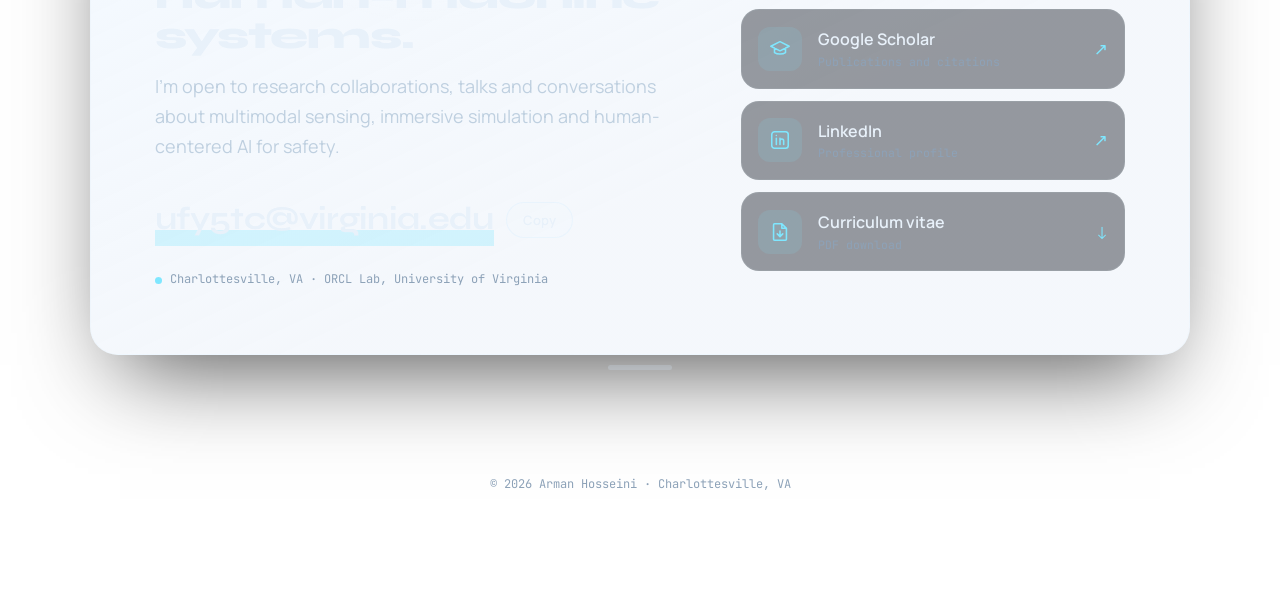
==== commit 8c0ed114: "Add "In the news" Research Day photos to the News section Three Link Lab Research Day photos (2023, " ====
--- a/index.html
+++ b/index.html
@@ -20,7 +20,7 @@
   <link rel="preconnect" href="https://fonts.gstatic.com" crossorigin>
   <link href="https://fonts.googleapis.com/css2?family=JetBrains+Mono:wght@400;500&family=Manrope:wght@400;500;600;700&family=Syne:wght@600;700;800&display=swap" rel="stylesheet">
   <!-- EDIT: bump ?v= on style.css and script.js after changing them, so visitors get the new files -->
-  <link rel="stylesheet" href="style.css?v=8">
+  <link rel="stylesheet" href="style.css?v=9">
 </head>
 <body>
 
@@ -569,6 +569,33 @@
         <h2 class="section-title">News</h2>
       </div>
 
+      <!-- IN THE NEWS photo strip
+           HOW TO ADD: put a photo in assets/news/ (plus a -thumb.jpg), copy one <figure class="press-card">,
+           set data-index to its position, and add a matching thumb button in <dialog id="case-press">. -->
+      <div class="press">
+        <h3 class="press-title">In the news · UVA Link Lab Research Day</h3>
+        <div class="press-grid">
+          <figure class="press-card glass grab">
+            <button class="press-photo" type="button" data-case="case-press" data-index="0" aria-label="View photo: Link Lab Research Day 2026">
+              <img src="assets/news/research-day-2026-thumb.jpg" alt="Arman explains the VR bike simulator to a group of visitors" loading="lazy" width="640" height="360">
+            </button>
+            <figcaption><span class="press-year">2026</span>Walking visitors through the VR bike simulator at Link Lab Research Day.</figcaption>
+          </figure>
+          <figure class="press-card glass grab">
+            <button class="press-photo" type="button" data-case="case-press" data-index="1" aria-label="View photo: Research Day 2024 reception">
+              <img src="assets/news/research-day-2024-thumb.jpg" alt="Arman beside a visitor riding the VR bike simulator, with students watching" loading="lazy" width="508" height="381">
+            </button>
+            <figcaption><span class="press-year">2024</span>Sharing my research on the ORCL VR bike simulator at the Research Day Industry–Graduate Student Reception.</figcaption>
+          </figure>
+          <figure class="press-card glass grab">
+            <button class="press-photo" type="button" data-case="case-press" data-index="2" aria-label="View photo: Link Lab Research Day 2023">
+              <img src="assets/news/research-day-2023-thumb.jpg" alt="Arman adjusts the VR headset for a visitor on the bike simulator" loading="lazy" width="508" height="381">
+            </button>
+            <figcaption><span class="press-year">2023</span>Demonstrating the VR bike simulator at Link Lab Research Day.</figcaption>
+          </figure>
+        </div>
+      </div>
+
       <div class="log glass grab">
         <div class="log-bar">
           <span class="log-dots" aria-hidden="true"><i></i><i></i><i></i></span>
@@ -718,6 +745,34 @@
        Each is a <dialog>. Gallery: each thumb button carries data-full (large image)
        and data-cap (caption). Images live in assets/projects/<project>/. -->
 
+  <!-- Photo viewer: In the news (opens from the News photo strip) -->
+  <dialog class="case case--photos" id="case-press" aria-labelledby="case-press-title">
+    <div class="case-window glass">
+      <header class="case-head">
+        <div>
+          <p class="eyebrow">In the news · UVA Link Lab</p>
+          <h2 class="case-title" id="case-press-title">Research Day demos</h2>
+        </div>
+        <button class="case-close" type="button" aria-label="Close photos">✕</button>
+      </header>
+      <div class="case-scroll">
+        <figure class="gallery">
+          <div class="gallery-stage">
+            <img class="gallery-main" src="assets/news/research-day-2026.jpg" alt="" loading="lazy">
+            <button class="gallery-nav prev" type="button" aria-label="Previous photo">‹</button>
+            <button class="gallery-nav next" type="button" aria-label="Next photo">›</button>
+          </div>
+          <figcaption class="gallery-cap"></figcaption>
+          <div class="gallery-thumbs">
+            <button type="button" data-full="assets/news/research-day-2026.jpg" data-cap="Link Lab Research Day 2026: walking visitors through the VR bike simulator."><img src="assets/news/research-day-2026-thumb.jpg" alt="Arman explains the VR bike simulator to a group of visitors" loading="lazy"></button>
+            <button type="button" data-full="assets/news/research-day-2024.jpg" data-cap="Graduate student Arman Hosseini shares his research using the ORCL Virtual Reality Bike Simulator during the 2024 Research Day Industry–Graduate Student Reception. His work at UVA Link Lab explores how road users behave and react in immersive virtual environments."><img src="assets/news/research-day-2024-thumb.jpg" alt="Arman beside a visitor riding the VR bike simulator, with students watching" loading="lazy"></button>
+            <button type="button" data-full="assets/news/research-day-2023.jpg" data-cap="Link Lab Research Day 2023: graduate student Arman Hosseini Aliabad demonstrates the Virtual Reality Bike Simulator."><img src="assets/news/research-day-2023-thumb.jpg" alt="Arman adjusts the VR headset for a visitor on the bike simulator" loading="lazy"></button>
+          </div>
+        </figure>
+      </div>
+    </div>
+  </dialog>
+
   <!-- Case study: Water Street (FHWA / Leidos) -->
   <dialog class="case" id="case-waterst" aria-labelledby="case-waterst-title">
     <div class="case-window glass">
@@ -878,6 +933,6 @@
     <a href="#contact"><svg viewBox="0 0 24 24" fill="none" stroke="currentColor" stroke-width="1.7" stroke-linecap="round" stroke-linejoin="round"><rect x="3" y="5" width="18" height="14" rx="2"/><path d="M3 7l9 6 9-6"/></svg><span>Contact</span></a>
   </nav>
 
-  <script src="script.js?v=5" defer></script>
+  <script src="script.js?v=6" defer></script>
 </body>
 </html>
--- a/style.css
+++ b/style.css
@@ -741,6 +741,39 @@
   .stat b { font-size: 32px; }
 }
 
+/* ---------- News: "In the news" photo strip ---------- */
+.press { margin-bottom: var(--s-7); }
+.press-title {
+  margin: 0 0 var(--s-4);
+  font-family: var(--font-mono); font-weight: 500; font-size: 12px; letter-spacing: 0.14em; text-transform: uppercase; color: var(--accent);
+}
+.press-grid { display: grid; grid-template-columns: repeat(3, minmax(0, 1fr)); gap: var(--s-5); }
+.press-card { margin: 0; padding: 10px 10px var(--s-4); border-radius: var(--r-card); }
+.press-photo {
+  display: block; width: 100%; padding: 0; border: 0; cursor: zoom-in;
+  aspect-ratio: 4 / 3; border-radius: calc(var(--r-card) - 8px); overflow: hidden;
+  background: rgba(3, 9, 18, 0.6);
+}
+.press-photo img { width: 100%; height: 100%; object-fit: cover; transition: transform 600ms var(--ease); }
+.press-photo:hover img { transform: scale(1.04); }
+.press-card figcaption { margin: var(--s-3) 6px 0; font-size: 14.5px; line-height: 1.5; color: var(--ink-soft); }
+.press-year {
+  display: inline-block; margin-right: 8px; padding: 1px 8px; border-radius: 6px;
+  background: var(--accent-wash); border: 1px solid rgba(127, 231, 255, 0.35);
+  font-family: var(--font-mono); font-size: 11px; color: var(--accent);
+}
+/* photo viewer is a lighter version of the case-study window */
+.case--photos { height: auto; max-height: calc(100dvh - 48px); }
+.case--photos .case-window { height: auto; max-height: calc(100dvh - 48px); }
+.case--photos .case-scroll { padding-bottom: var(--s-5); }
+.case--photos .gallery-stage { aspect-ratio: 16 / 10; }
+
+@media (max-width: 860px) {
+  .press-grid { grid-template-columns: 1fr; }
+  .press-card { display: grid; grid-template-columns: 140px minmax(0, 1fr); gap: var(--s-3); align-items: center; padding: 10px; }
+  .press-card figcaption { margin: 0; }
+}
+
 /* ---------- News (event log) ---------- */
 .log { border-radius: var(--r-card); padding: 0 0 var(--s-4); overflow: hidden; }
 .log-bar {
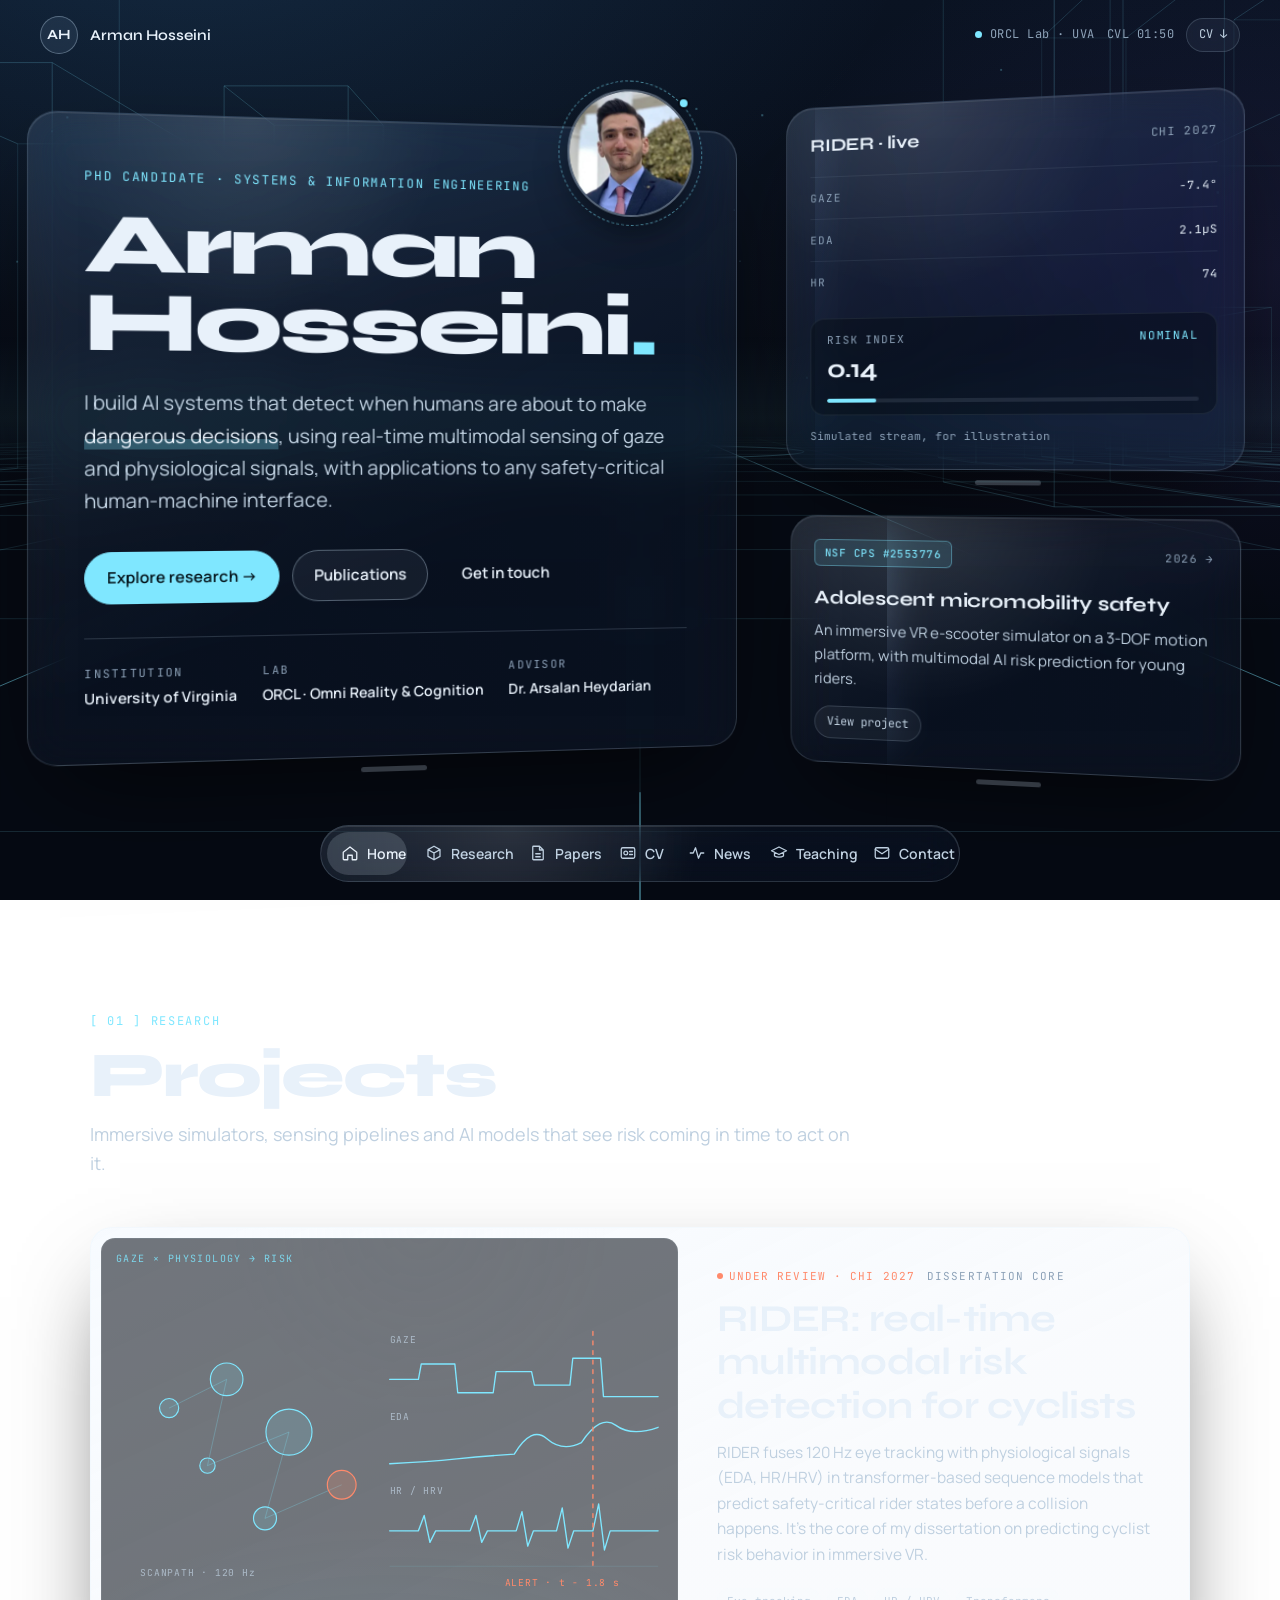
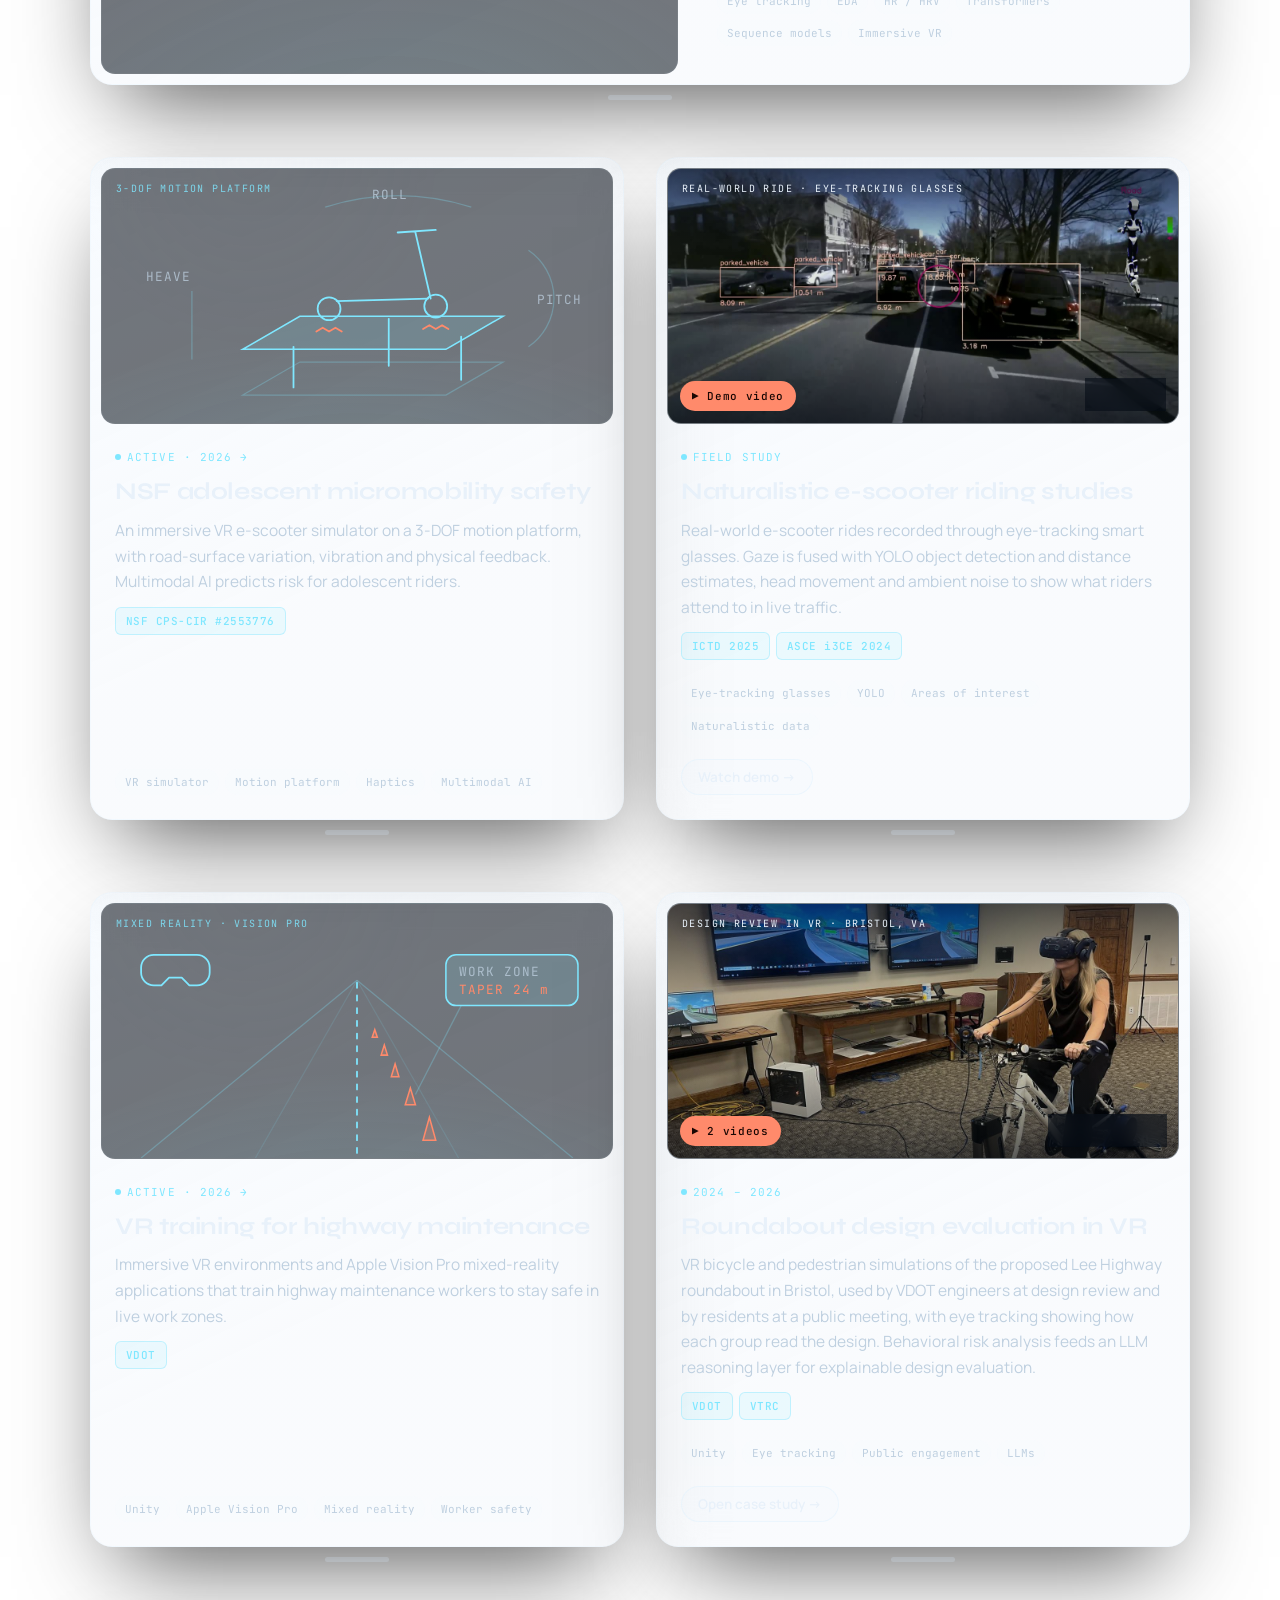
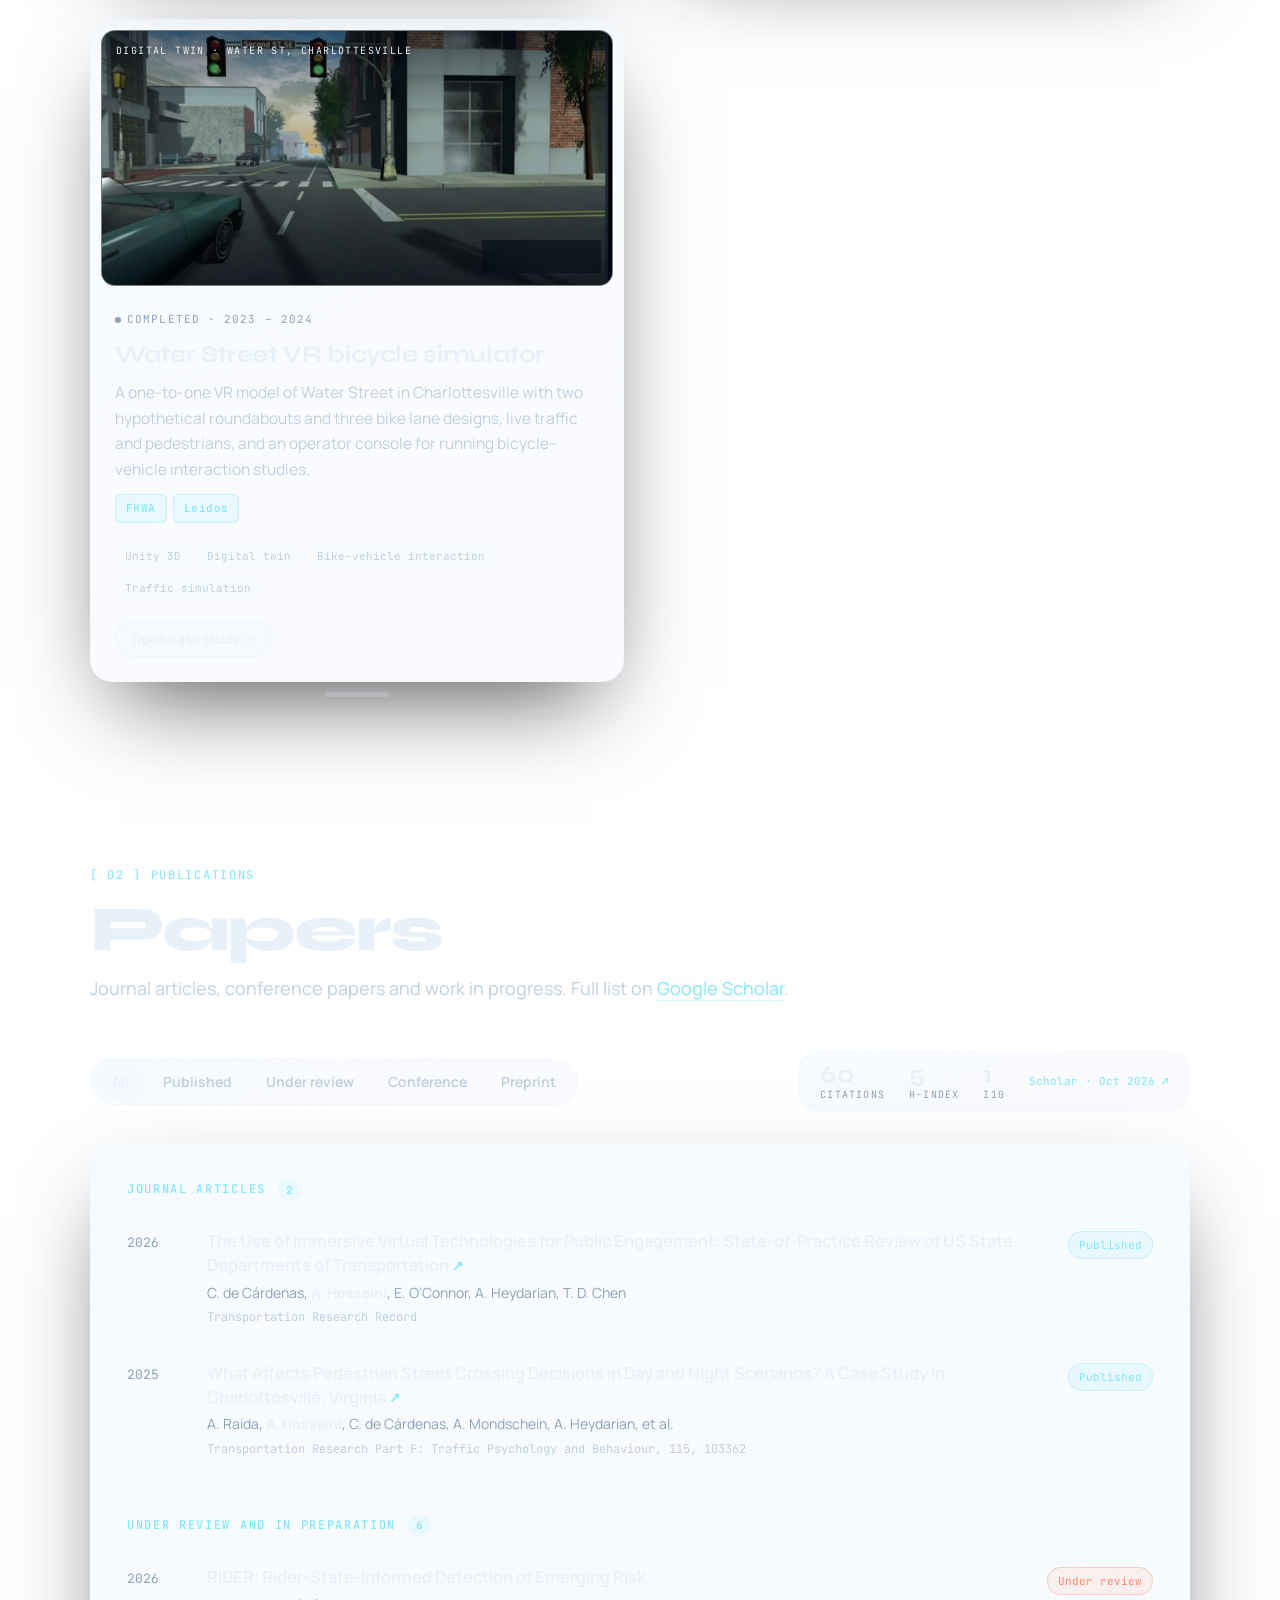
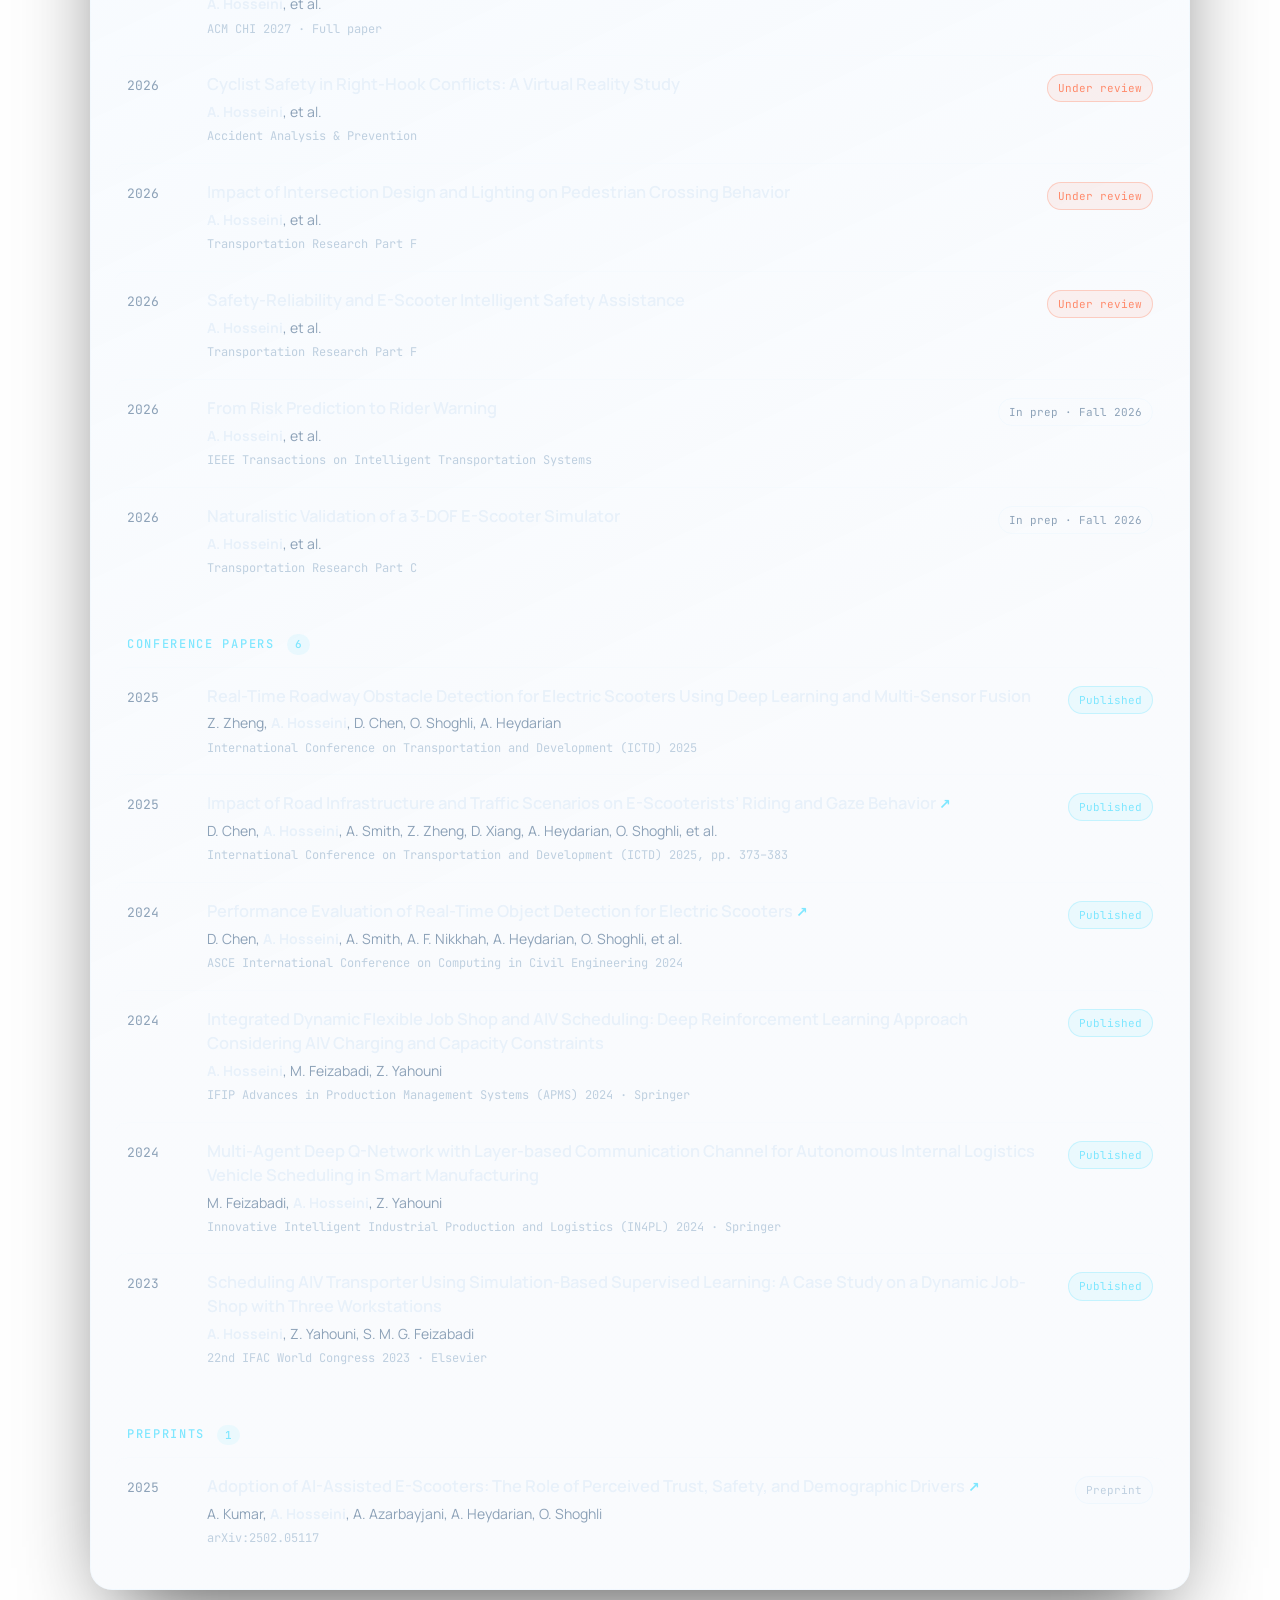
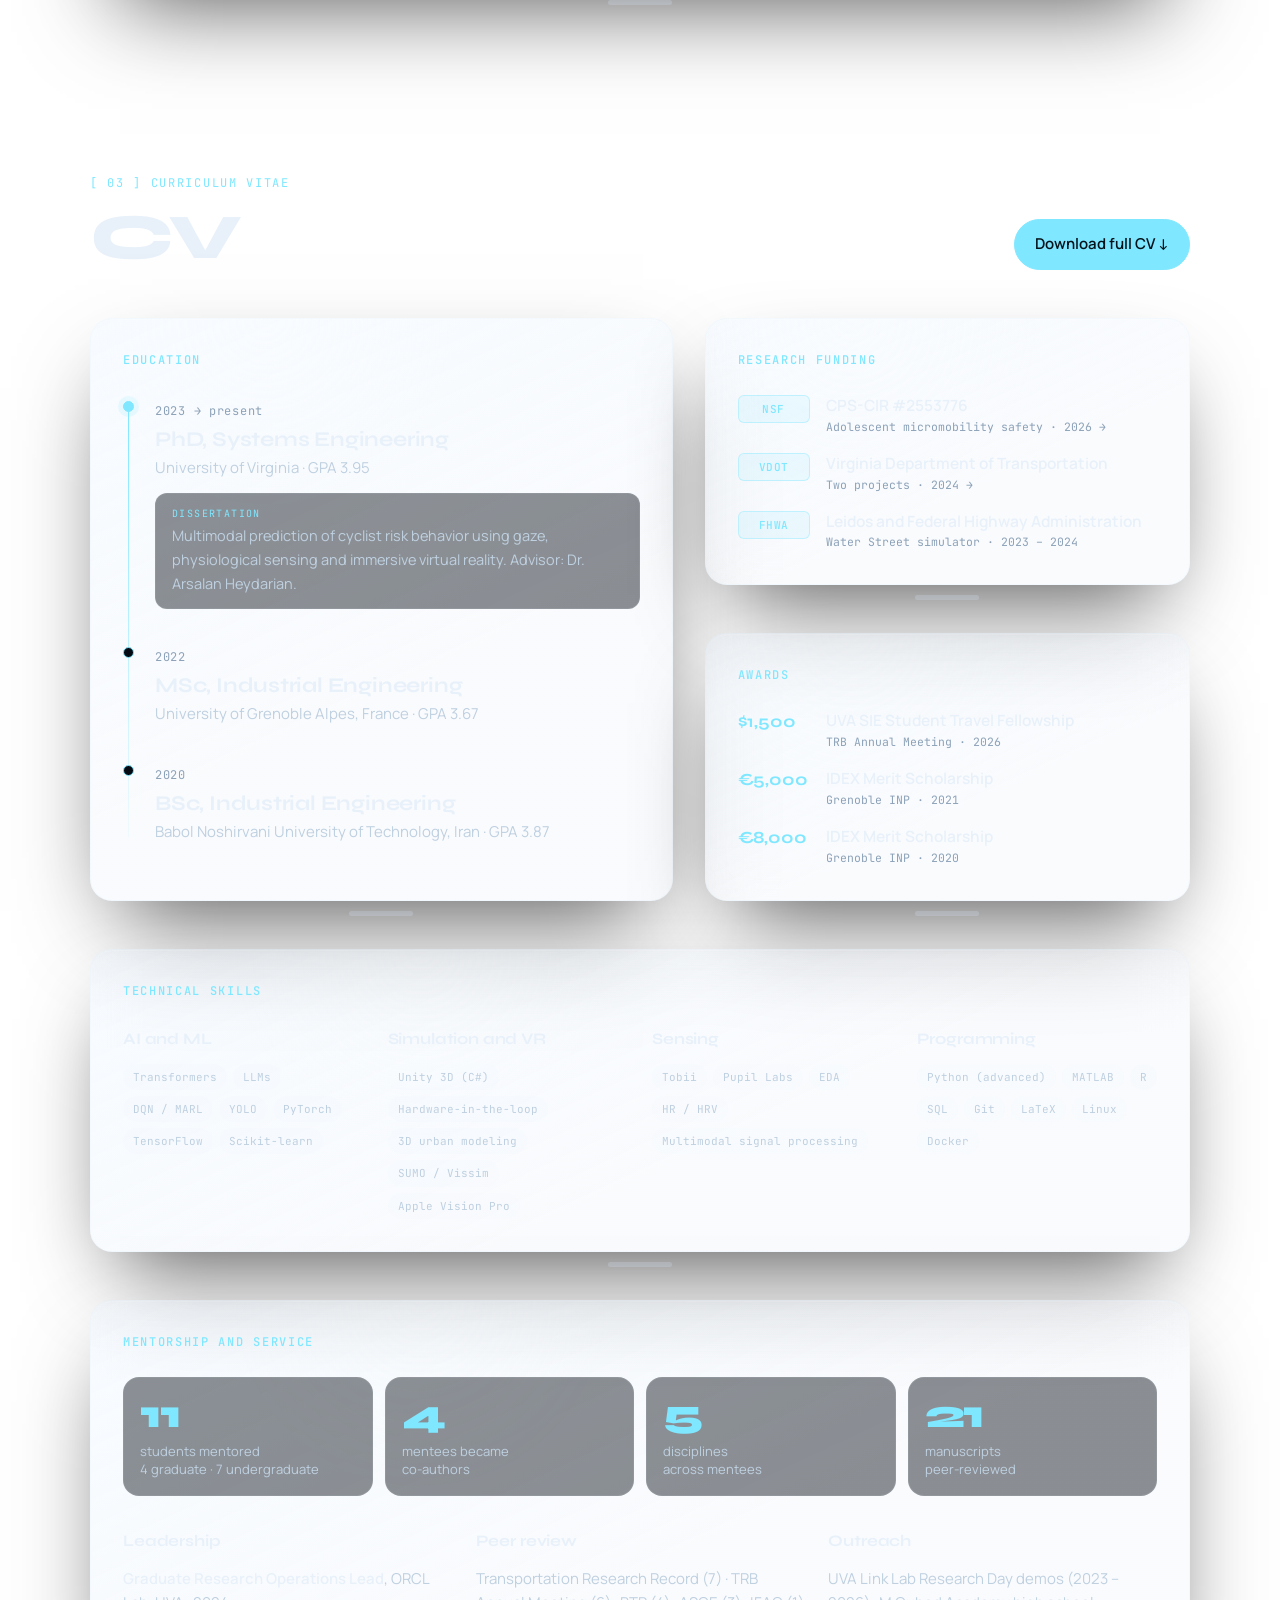
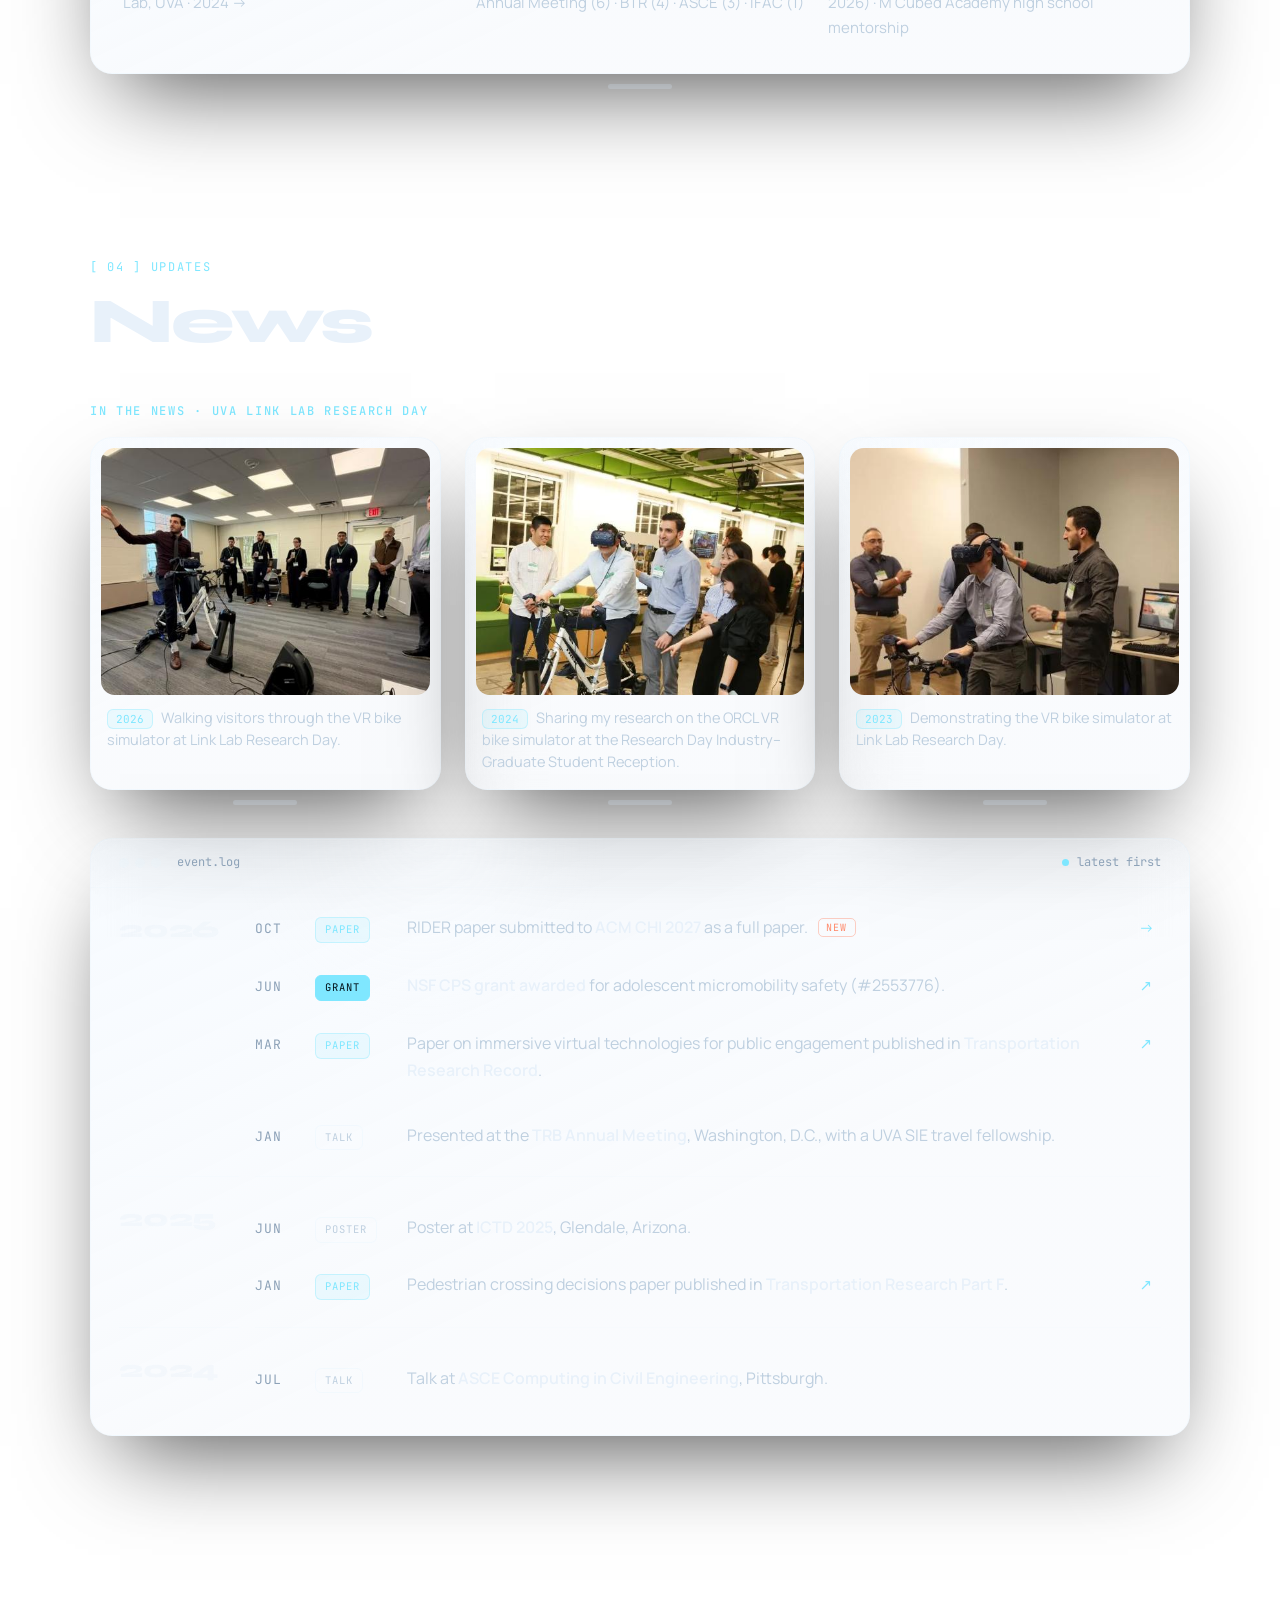
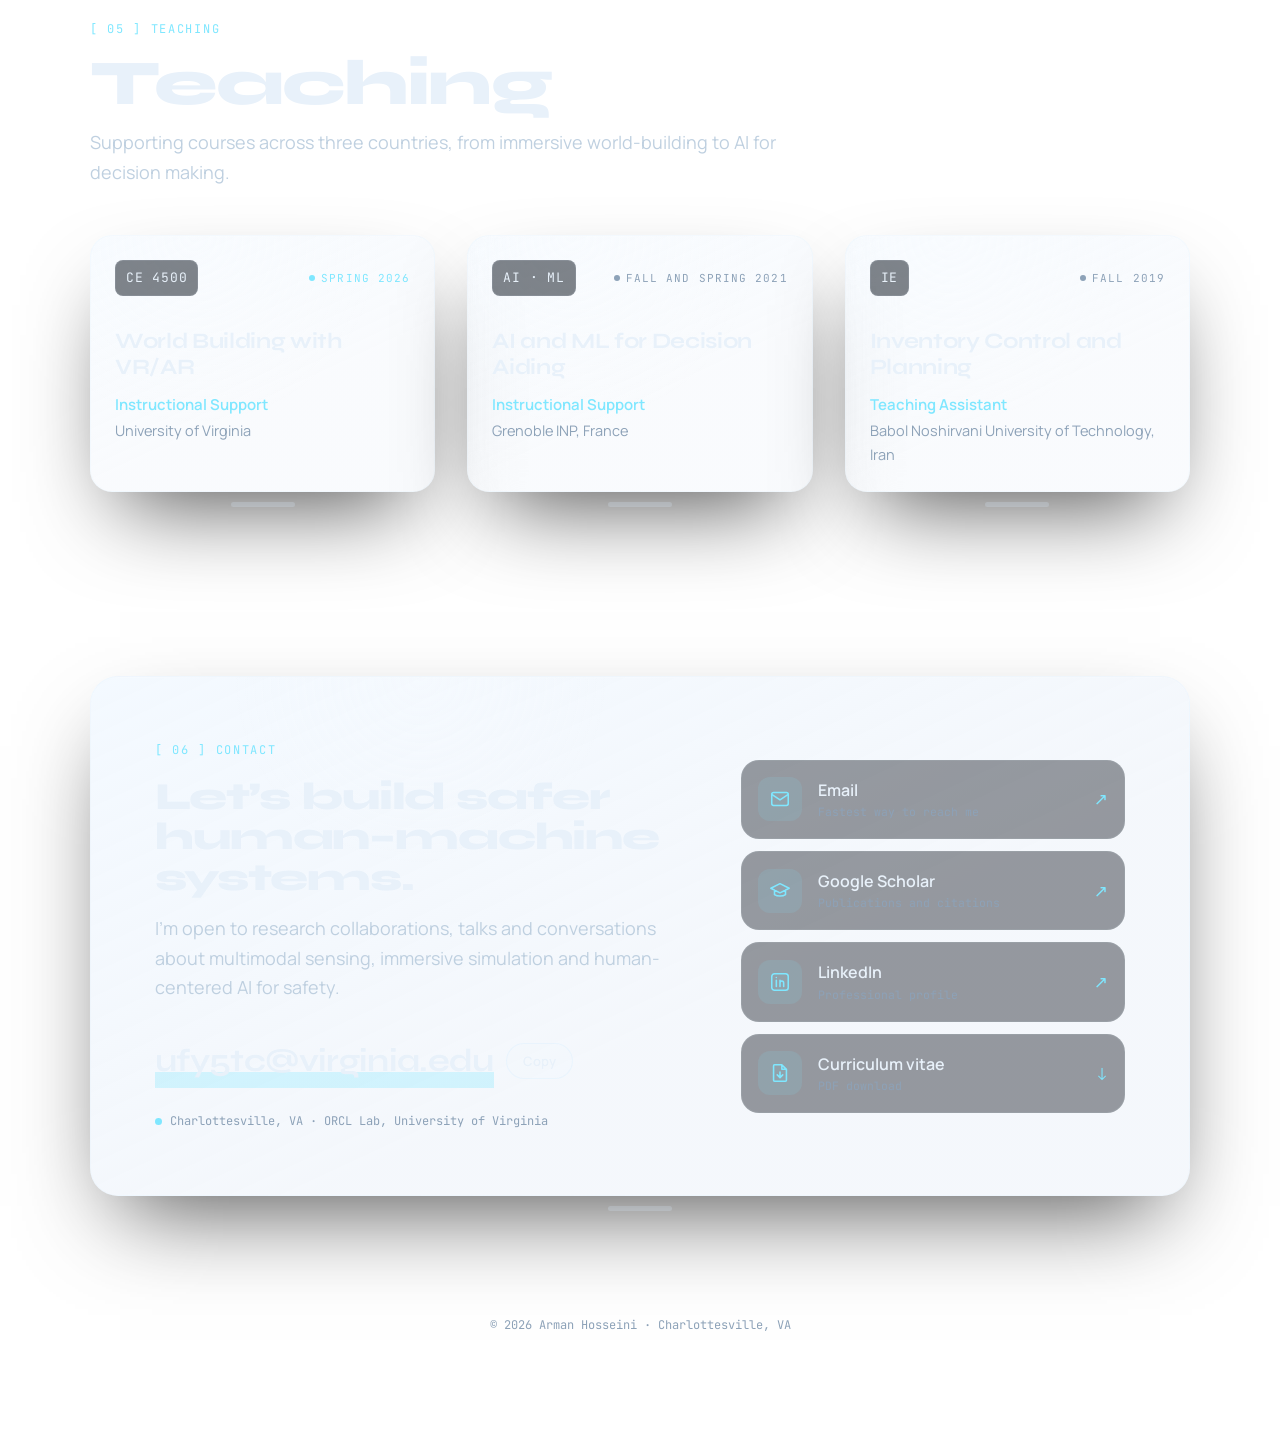
==== commit 5d0c04d4: "Add naturalistic e-scooter study card with eye-tracking demo video Links the two related ASCE papers" ====
--- a/index.html
+++ b/index.html
@@ -20,7 +20,7 @@
   <link rel="preconnect" href="https://fonts.gstatic.com" crossorigin>
   <link href="https://fonts.googleapis.com/css2?family=JetBrains+Mono:wght@400;500&family=Manrope:wght@400;500;600;700&family=Syne:wght@600;700;800&display=swap" rel="stylesheet">
   <!-- EDIT: bump ?v= on style.css and script.js after changing them, so visitors get the new files -->
-  <link rel="stylesheet" href="style.css?v=9">
+  <link rel="stylesheet" href="style.css?v=10">
 </head>
 <body>
 
@@ -188,6 +188,25 @@
           </div>
         </article>
 
+        <!-- PROJECT: Naturalistic e-scooter studies =========================
+             EDIT: status/dates, funding badges and tags. The video lives in assets/demos/. -->
+        <article class="card glass grab">
+          <button class="card-art card-art--photo" type="button" data-case="case-escooter" aria-label="Watch the naturalistic e-scooter ride demo">
+            <img src="assets/demos/escooter-aoi-thumb.jpg" srcset="assets/demos/escooter-aoi-thumb.jpg 640w, assets/demos/escooter-aoi.jpg 1280w" sizes="(max-width: 720px) 100vw, 560px" alt="Rider's view through eye-tracking glasses, with object detection boxes and distances on nearby cars" loading="lazy" width="640" height="360">
+            <span class="art-label">Real-world ride · eye-tracking glasses</span>
+            <span class="art-video">▶ Demo video</span>
+            <span class="art-open">Watch →</span>
+          </button>
+          <div class="card-body">
+            <div class="card-status"><span class="state">Field study</span></div>
+            <h3 class="card-title">Naturalistic e-scooter riding studies</h3>
+            <p class="card-text">Real-world e-scooter rides recorded through eye-tracking smart glasses. Gaze is fused with YOLO object detection and distance estimates, head movement and ambient noise to show what riders attend to in live traffic.</p>
+            <div class="funding"><span class="badge">ICTD 2025</span><span class="badge">ASCE i3CE 2024</span></div>
+            <ul class="tags"><li>Eye-tracking glasses</li><li>YOLO</li><li>Areas of interest</li><li>Naturalistic data</li></ul>
+            <button class="btn btn--sm" type="button" data-case="case-escooter">Watch demo →</button>
+          </div>
+        </article>
+
         <!-- PROJECT: VDOT highway maintenance VR ============================ -->
         <article class="card glass grab">
           <div class="card-art">
@@ -387,7 +406,7 @@
             <li class="pub">
               <span class="pub-year">2025</span>
               <div class="pub-main">
-                <span class="pub-title">Impact of Road Infrastructure and Traffic Scenarios on E-Scooterists’ Riding and Gaze Behavior</span>
+                <a class="pub-title" href="https://doi.org/10.1061/9780784486207.032" target="_blank" rel="noopener">Impact of Road Infrastructure and Traffic Scenarios on E-Scooterists’ Riding and Gaze Behavior</a>
                 <p class="pub-authors">D. Chen, <b class="me">A. Hosseini</b>, A. Smith, Z. Zheng, D. Xiang, A. Heydarian, O. Shoghli, et al.</p>
                 <p class="pub-venue">International Conference on Transportation and Development (ICTD) 2025, pp. 373–383</p>
               </div>
@@ -396,7 +415,7 @@
             <li class="pub">
               <span class="pub-year">2024</span>
               <div class="pub-main">
-                <span class="pub-title">Performance Evaluation of Real-Time Object Detection for Electric Scooters</span>
+                <a class="pub-title" href="https://doi.org/10.1061/9780784486115.047" target="_blank" rel="noopener">Performance Evaluation of Real-Time Object Detection for Electric Scooters</a>
                 <p class="pub-authors">D. Chen, <b class="me">A. Hosseini</b>, A. Smith, A. F. Nikkhah, A. Heydarian, O. Shoghli, et al.</p>
                 <p class="pub-venue">ASCE International Conference on Computing in Civil Engineering 2024</p>
               </div>
@@ -746,6 +765,43 @@
        and data-cap (caption). Images live in assets/projects/<project>/. -->
 
   <!-- Photo viewer: In the news (opens from the News photo strip) -->
+  <!-- Demo: naturalistic e-scooter ride -->
+  <dialog class="case case--photos" id="case-escooter" aria-labelledby="case-escooter-title">
+    <div class="case-window glass">
+      <header class="case-head">
+        <div>
+          <p class="eyebrow">Demo · naturalistic e-scooter study</p>
+          <h2 class="case-title" id="case-escooter-title">A real ride, through the rider’s eyes</h2>
+        </div>
+        <button class="case-close" type="button" aria-label="Close demo">✕</button>
+      </header>
+      <div class="case-scroll">
+        <div class="demo-stage">
+          <video class="demo-video" src="assets/demos/escooter-aoi.mp4" poster="assets/demos/escooter-aoi.jpg" controls playsinline muted loop preload="none" width="1280" height="720"></video>
+        </div>
+        <p class="demo-lede">A real-world e-scooter ride recorded through eye-tracking smart glasses.</p>
+        <div class="case-cols">
+          <div>
+            <h3>Visual attention</h3>
+            <p>The pink circle marks where the rider is looking. YOLO boxes identify nearby moving and stationary objects, each with an estimated distance.</p>
+          </div>
+          <div>
+            <h3>Head movement</h3>
+            <p>The avatar in the upper right mirrors the rider’s head movements, and the label above it names the object being fixated on.</p>
+          </div>
+          <div>
+            <h3>Environment</h3>
+            <p>An indicator next to the avatar tracks ambient noise, so attention can be read against the surrounding environment.</p>
+          </div>
+        </div>
+        <dl class="case-meta">
+          <div><dt>Related paper</dt><dd><a class="text-link" href="https://doi.org/10.1061/9780784486207.032" target="_blank" rel="noopener">Impact of road infrastructure and traffic scenarios on e-scooterists’ riding and gaze behavior, ICTD 2025 ↗</a></dd></div>
+          <div><dt>Related paper</dt><dd><a class="text-link" href="https://doi.org/10.1061/9780784486115.047" target="_blank" rel="noopener">Performance evaluation of real-time object detection for electric scooters, ASCE Computing in Civil Engineering 2024 ↗</a></dd></div>
+        </dl>
+      </div>
+    </div>
+  </dialog>
+
   <dialog class="case case--photos" id="case-press" aria-labelledby="case-press-title">
     <div class="case-window glass">
       <header class="case-head">
@@ -933,6 +989,6 @@
     <a href="#contact"><svg viewBox="0 0 24 24" fill="none" stroke="currentColor" stroke-width="1.7" stroke-linecap="round" stroke-linejoin="round"><rect x="3" y="5" width="18" height="14" rx="2"/><path d="M3 7l9 6 9-6"/></svg><span>Contact</span></a>
   </nav>
 
-  <script src="script.js?v=6" defer></script>
+  <script src="script.js?v=7" defer></script>
 </body>
 </html>
--- a/style.css
+++ b/style.css
@@ -768,6 +768,17 @@
 .case--photos .case-scroll { padding-bottom: var(--s-5); }
 .case--photos .gallery-stage { aspect-ratio: 16 / 10; }
 
+/* demo video window */
+.demo-stage {
+  aspect-ratio: 16 / 9;
+  border-radius: 16px;
+  background: rgba(3, 9, 18, 0.7);
+  border: 1px solid rgba(210, 236, 255, 0.08);
+  overflow: hidden;
+}
+.demo-video { display: block; width: 100%; height: 100%; object-fit: contain; }
+.demo-lede { margin: var(--s-4) 0 0; color: var(--ink); font-size: 17px; }
+
 @media (max-width: 860px) {
   .press-grid { grid-template-columns: 1fr; }
   .press-card { display: grid; grid-template-columns: 140px minmax(0, 1fr); gap: var(--s-3); align-items: center; padding: 10px; }
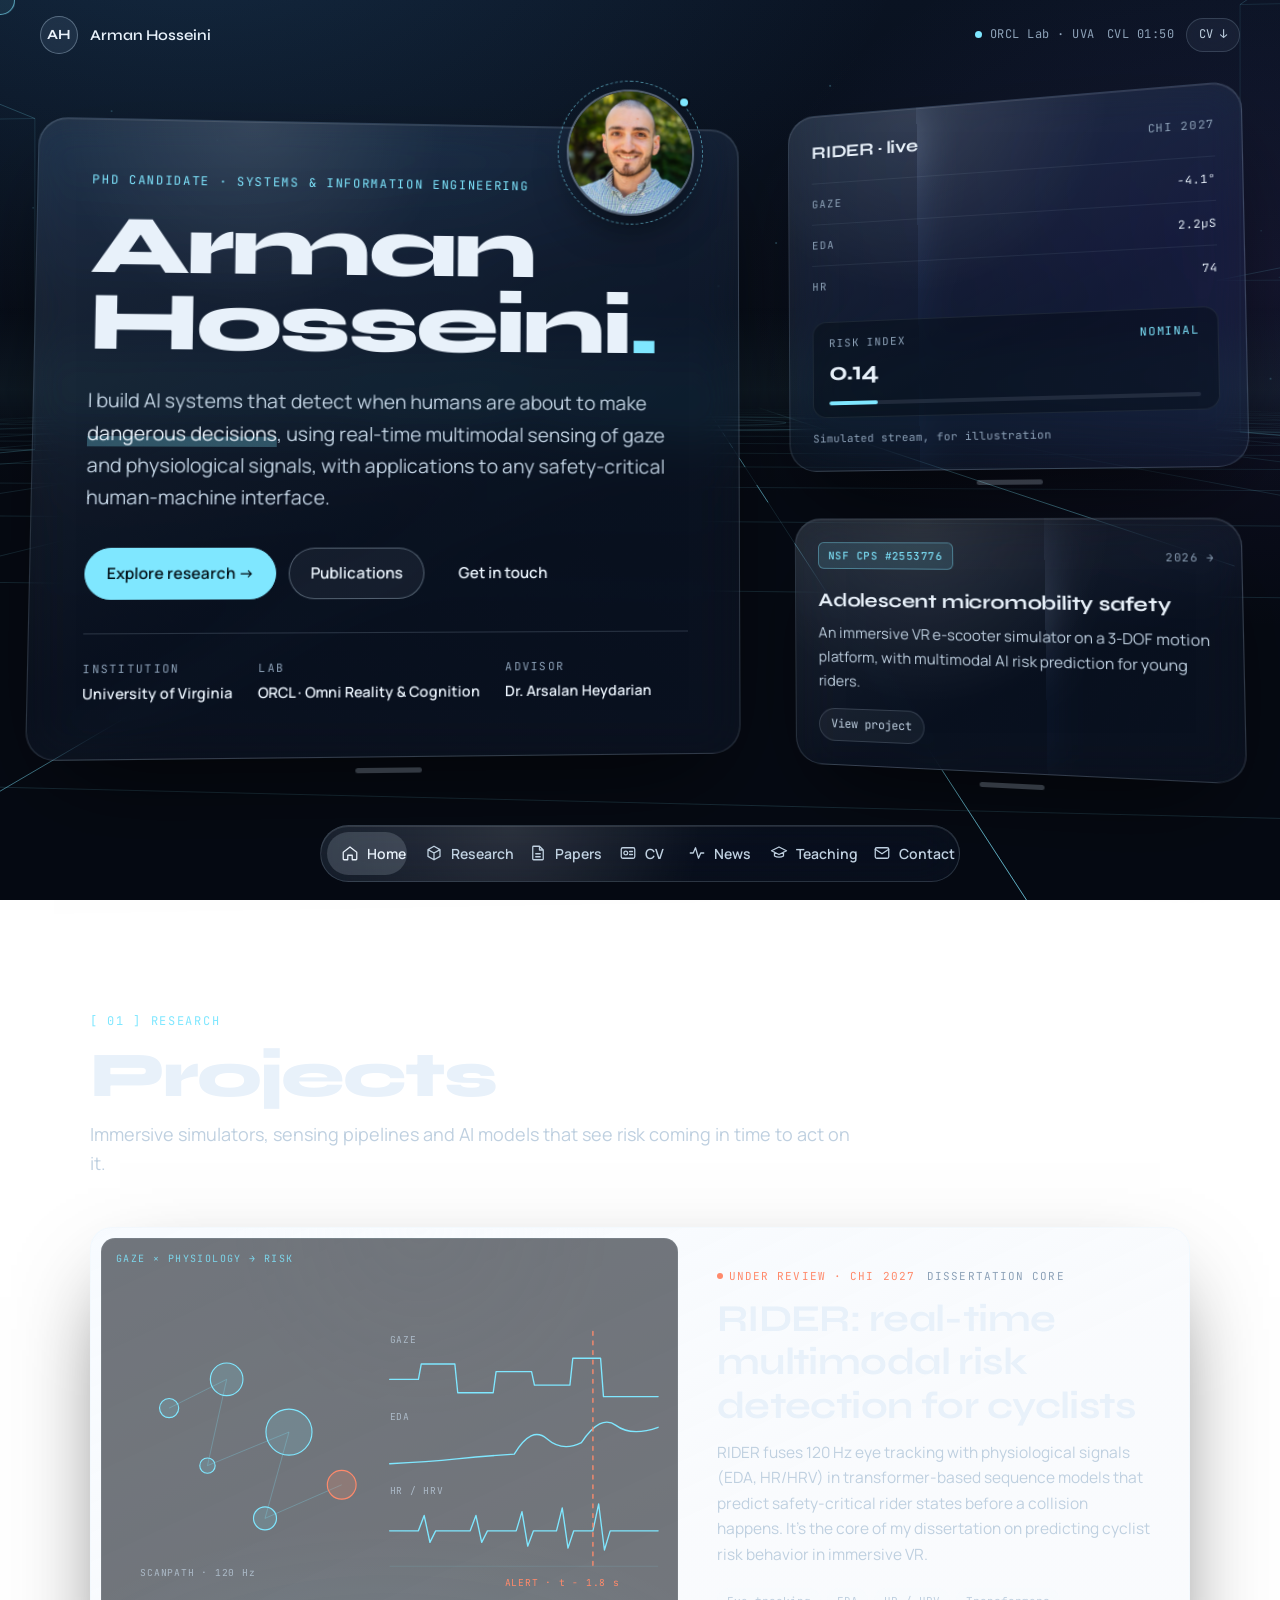
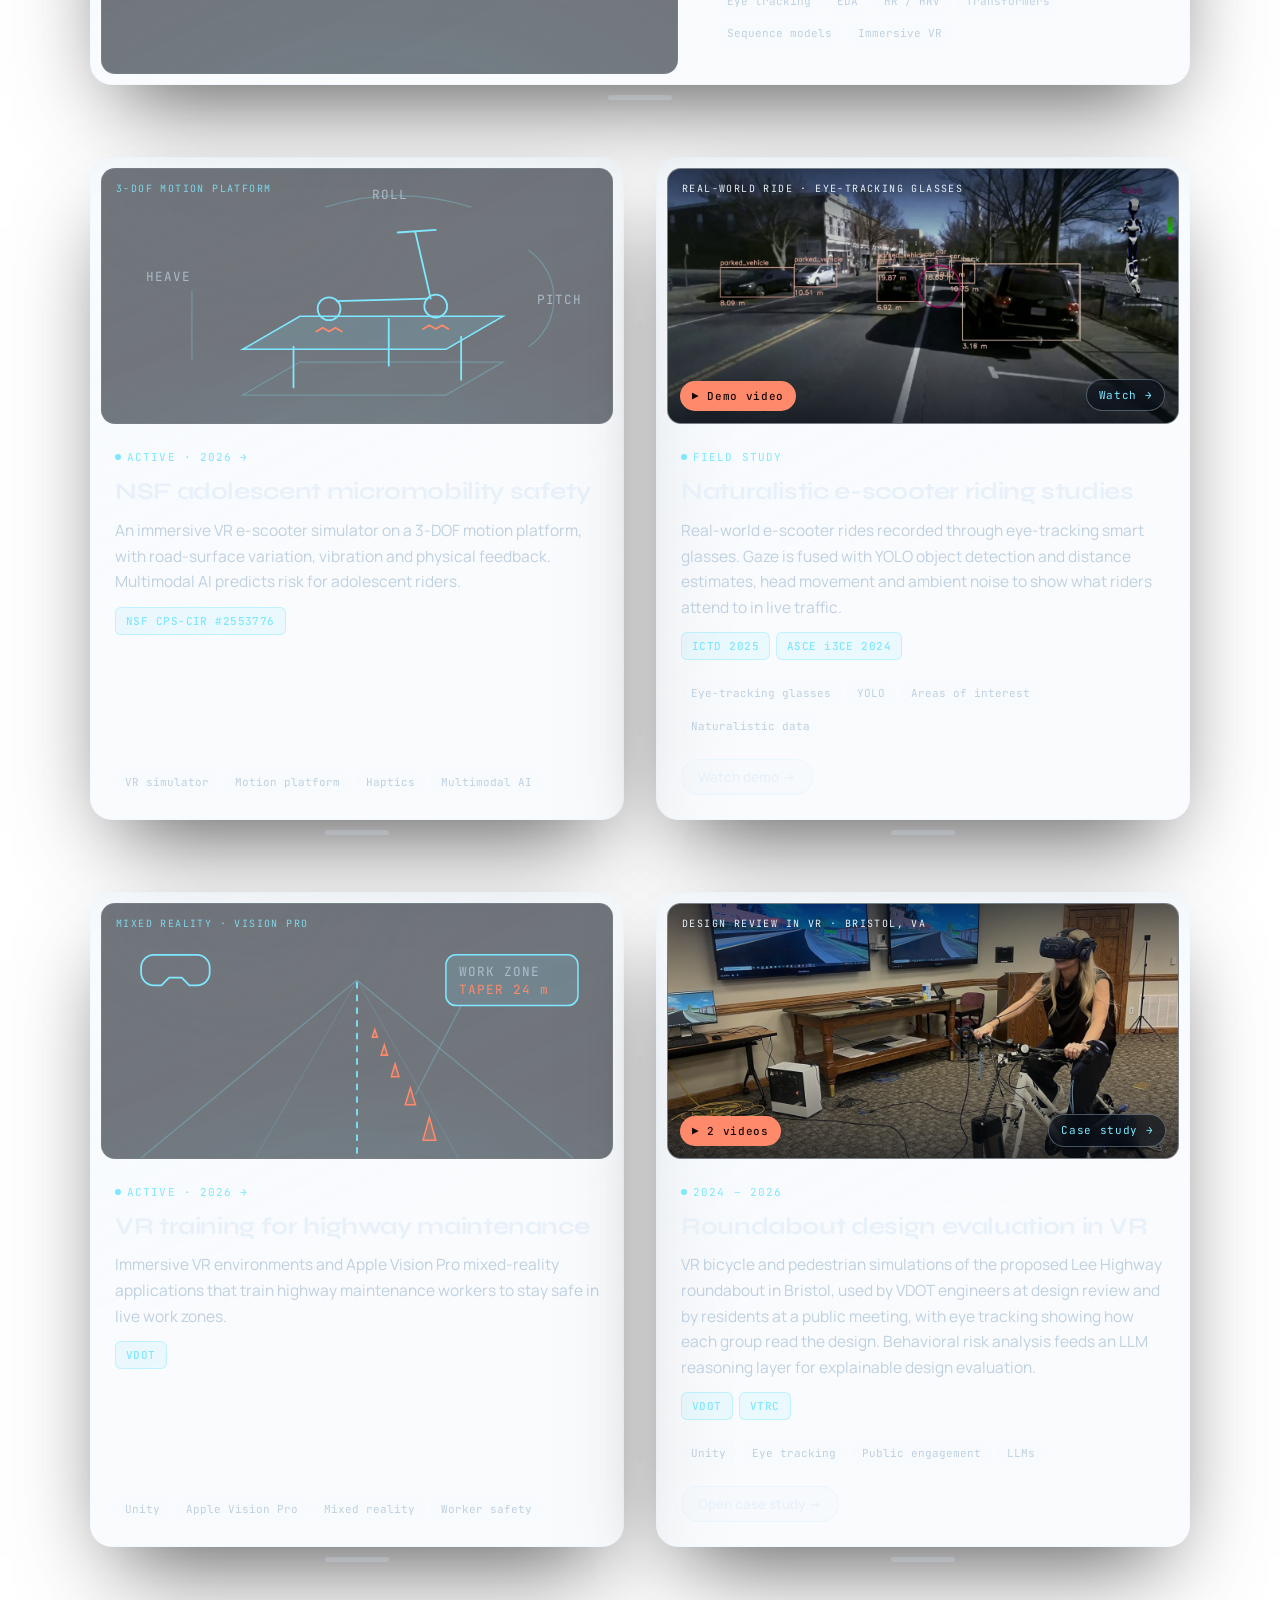
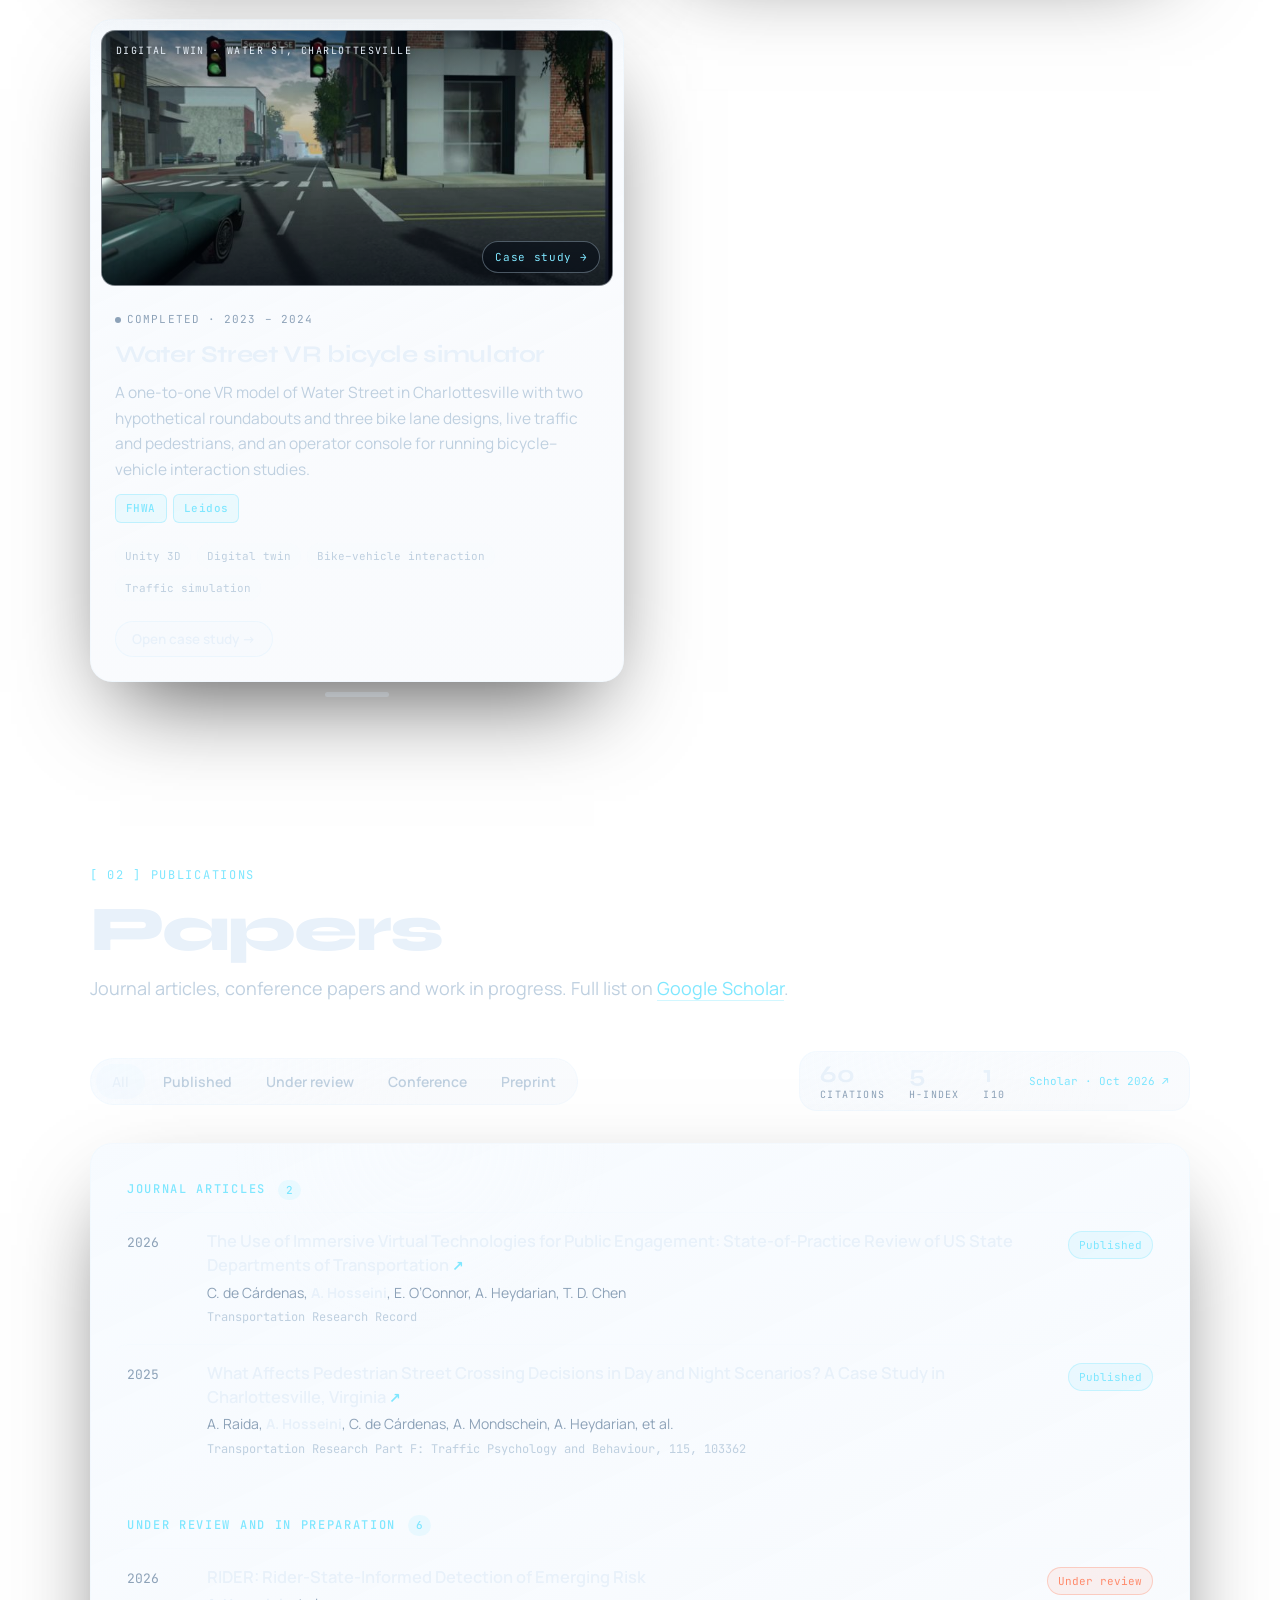
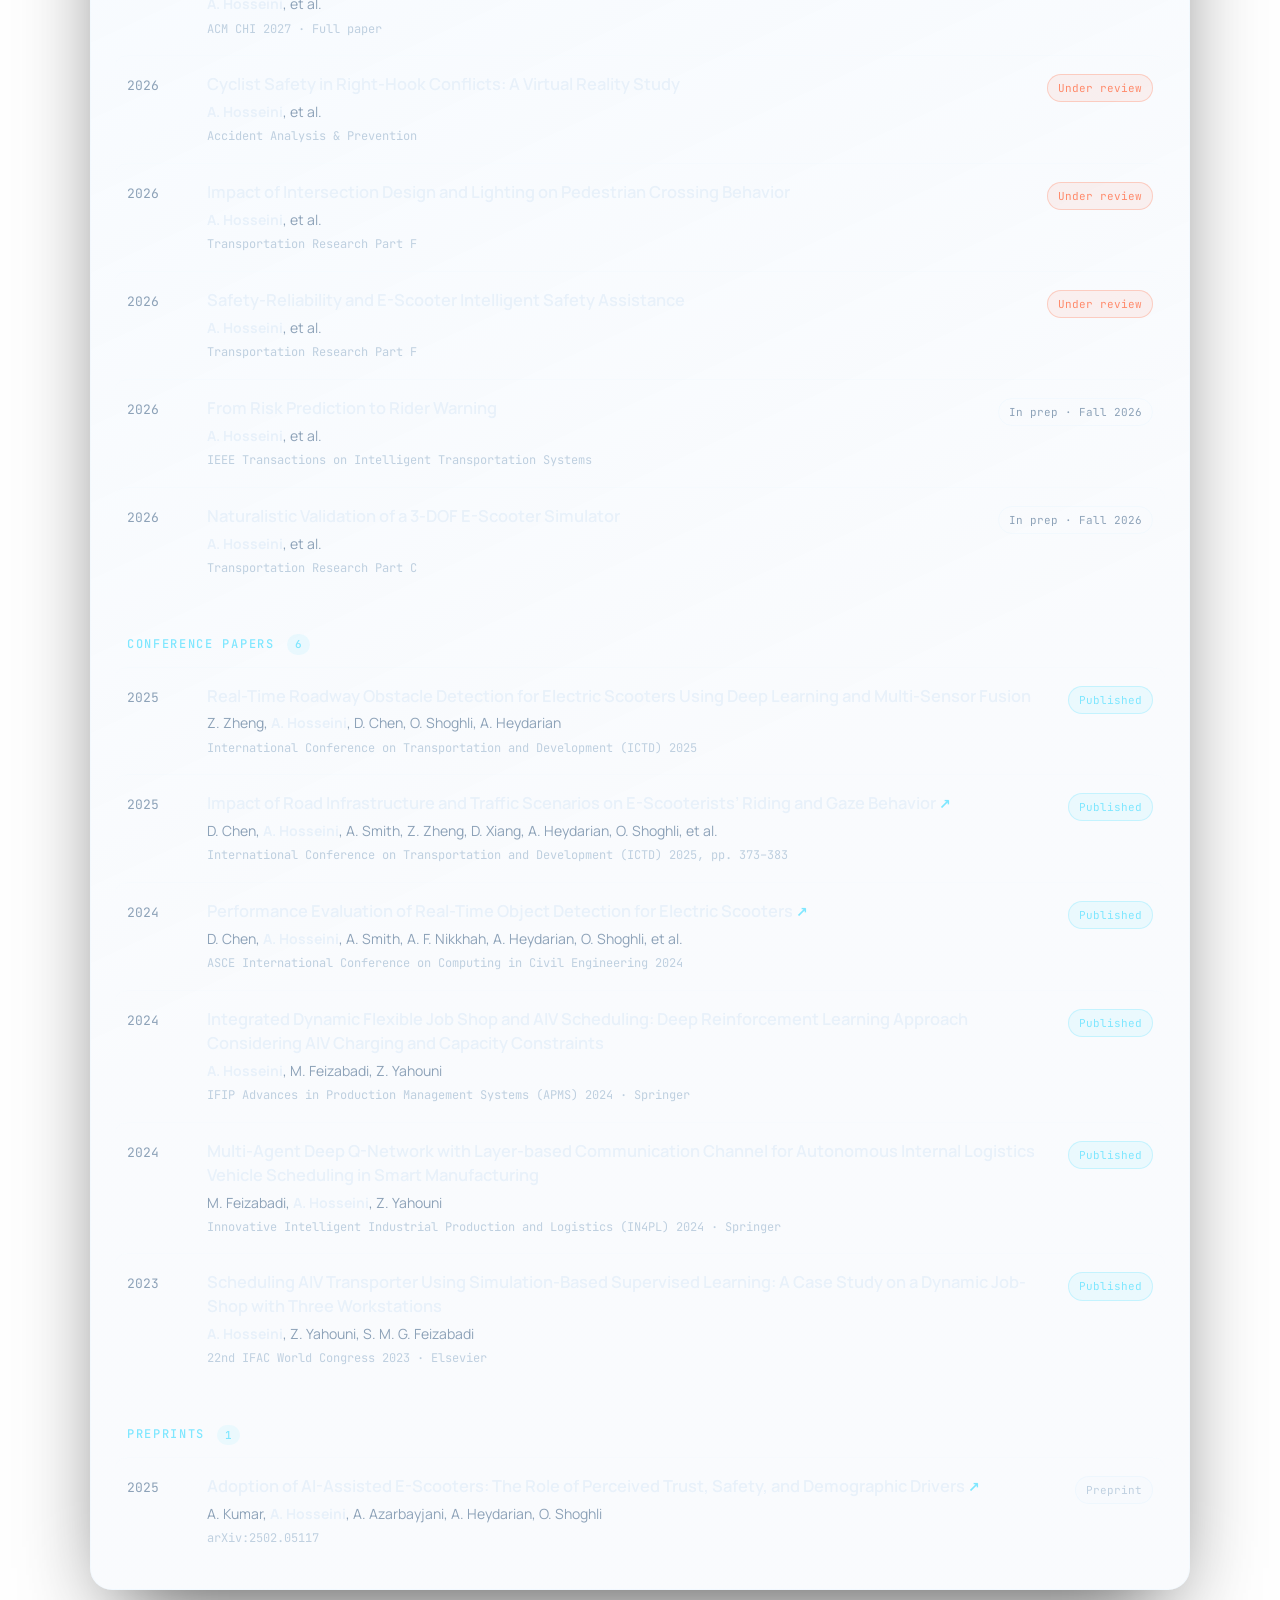
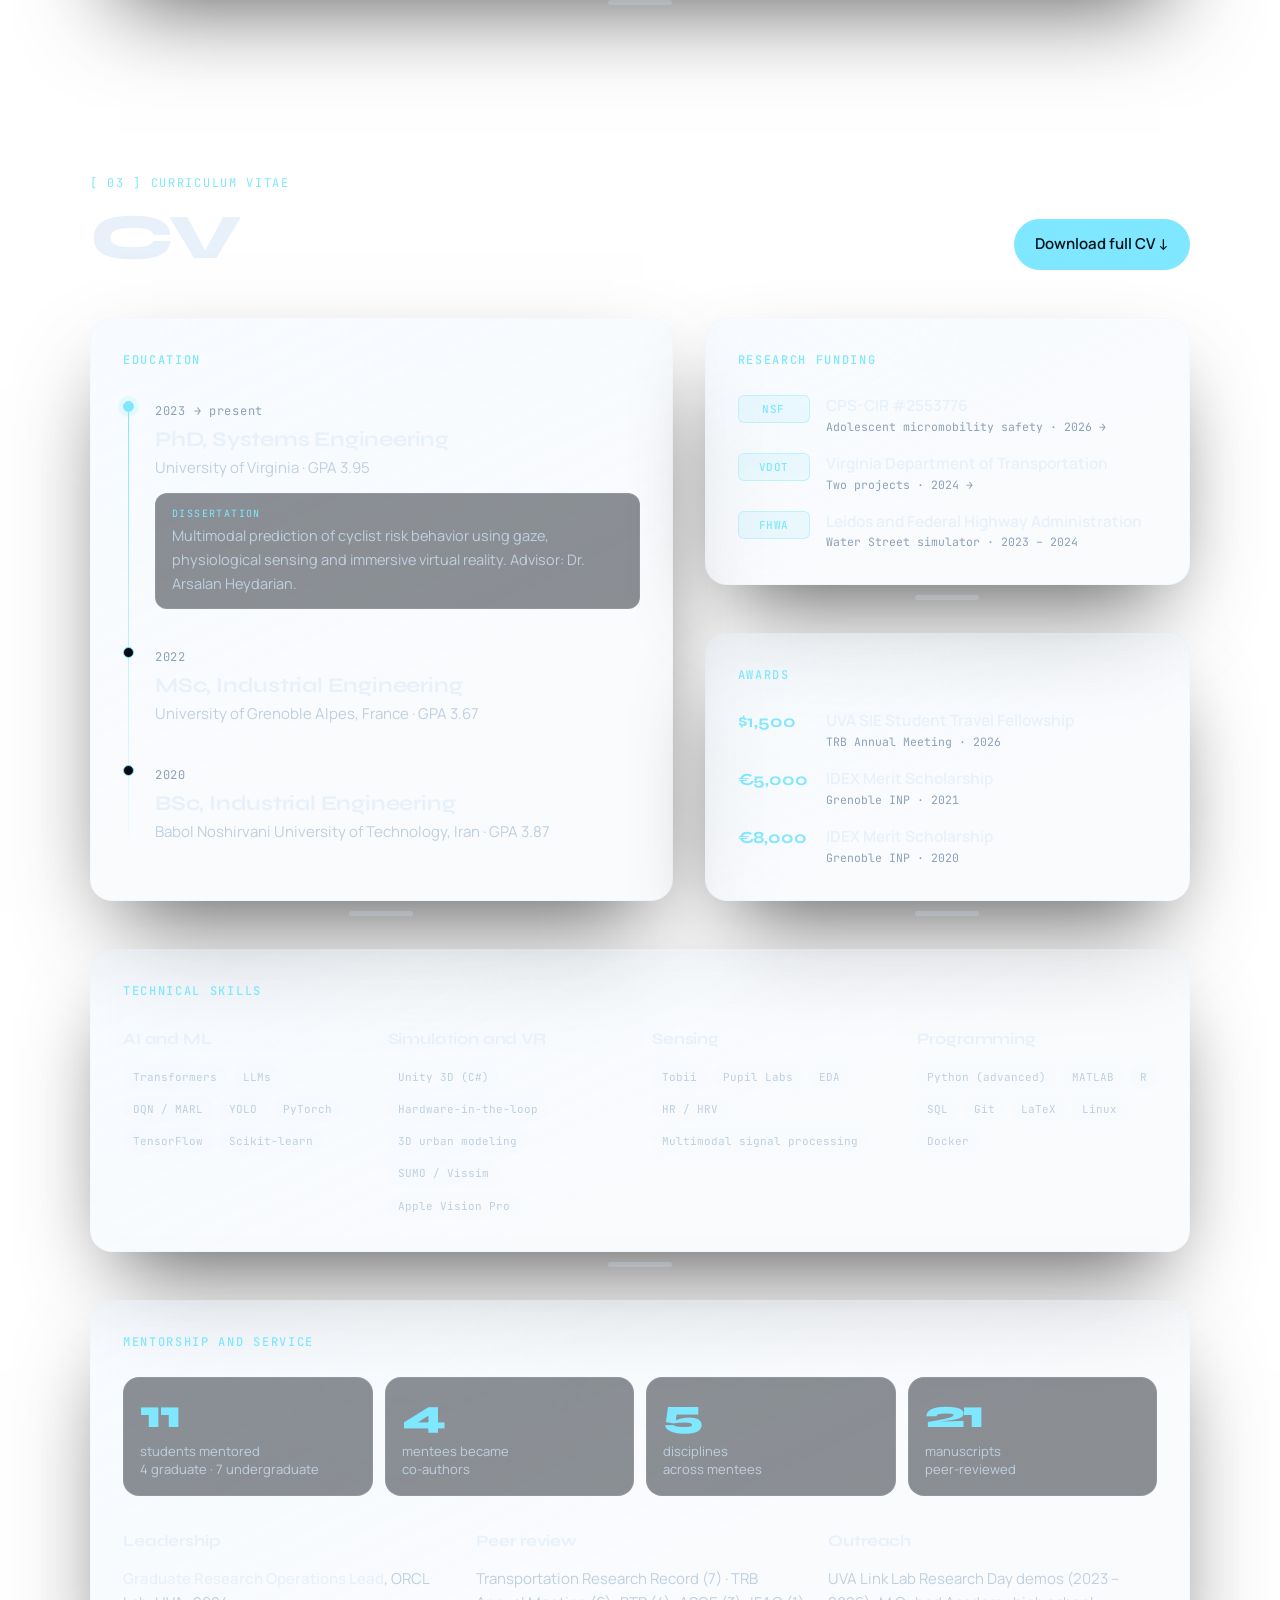
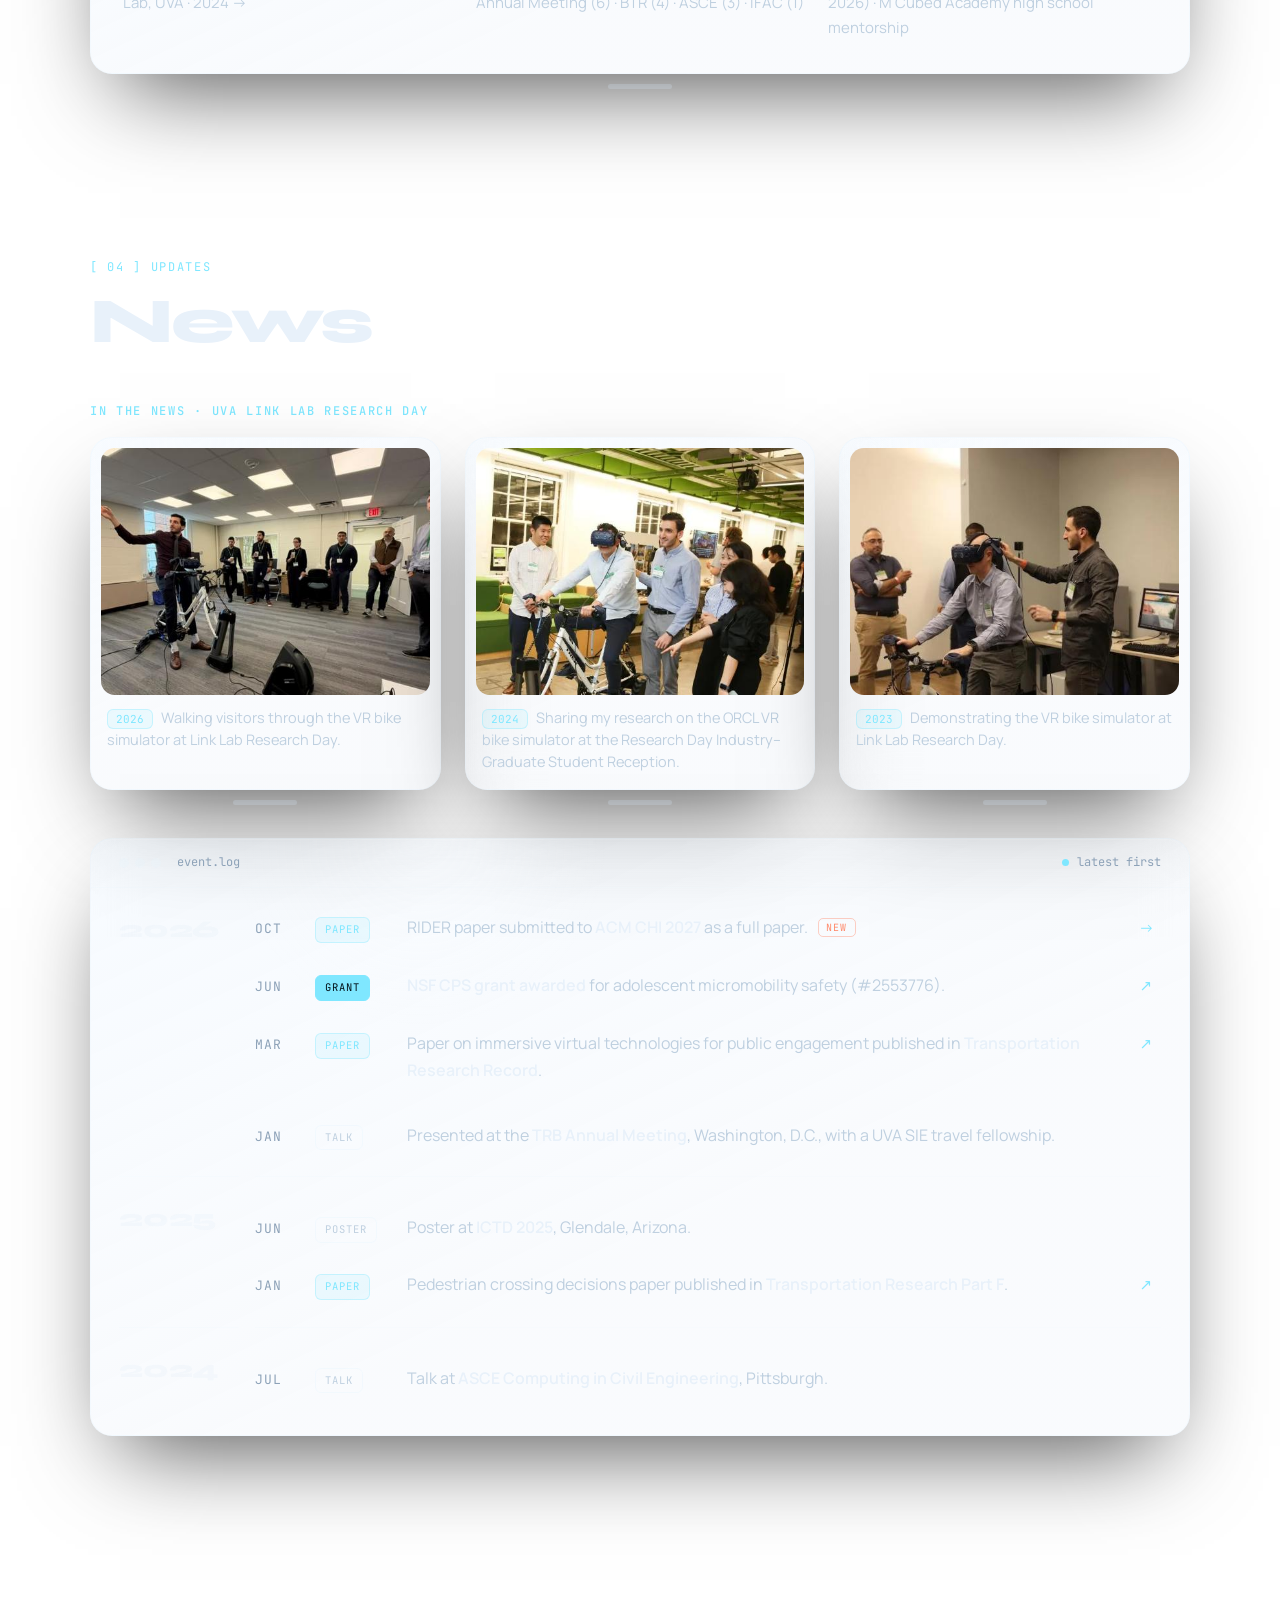
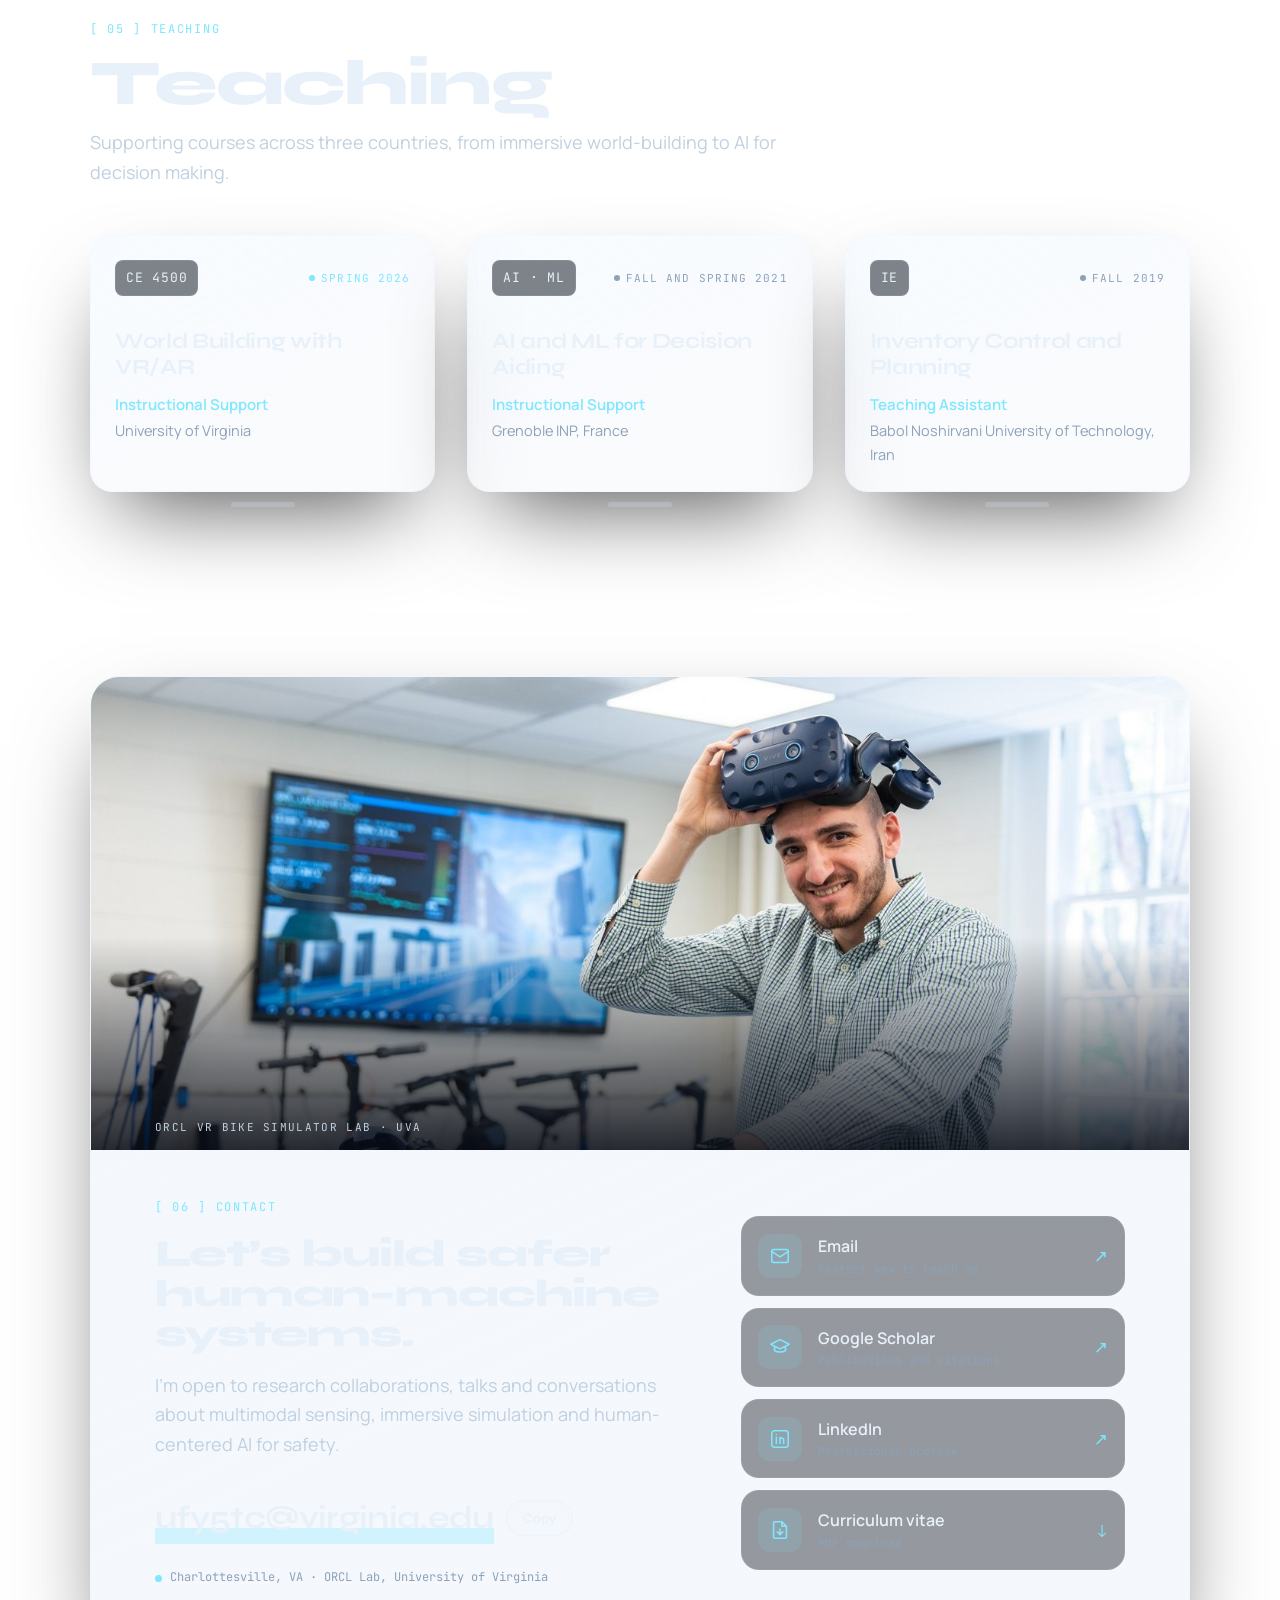
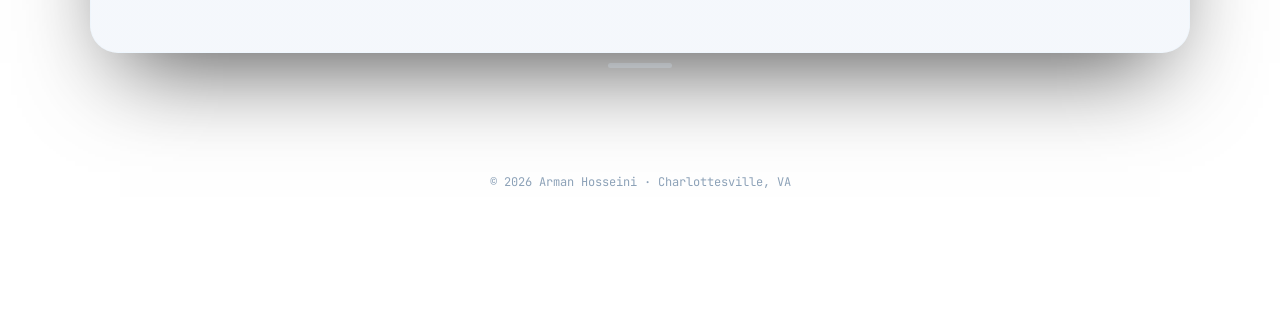
==== commit ca5f4b82: "New headshot and VR bike lab photo banner in Contact Co-Authored-By: Claude Opus 5.5 <noreply@anthro" ====
--- a/index.html
+++ b/index.html
@@ -20,7 +20,7 @@
   <link rel="preconnect" href="https://fonts.gstatic.com" crossorigin>
   <link href="https://fonts.googleapis.com/css2?family=JetBrains+Mono:wght@400;500&family=Manrope:wght@400;500;600;700&family=Syne:wght@600;700;800&display=swap" rel="stylesheet">
   <!-- EDIT: bump ?v= on style.css and script.js after changing them, so visitors get the new files -->
-  <link rel="stylesheet" href="style.css?v=10">
+  <link rel="stylesheet" href="style.css?v=11">
 </head>
 <body>
 
@@ -53,7 +53,7 @@
         <article class="window window--main glass grab">
           <!-- EDIT: headshot — replace assets/headshot.jpg (square photo, about 600×600) -->
           <div class="avatar">
-            <img src="assets/headshot.jpg" alt="Portrait of Arman Hosseini" width="591" height="591">
+            <img src="assets/headshot.jpg?v=2" alt="Portrait of Arman Hosseini" width="600" height="600">
           </div>
           <!-- EDIT: title line above your name -->
           <p class="eyebrow">PhD Candidate · Systems &amp; Information Engineering</p>
@@ -717,6 +717,11 @@
     <!-- ============ CONTACT ============ -->
     <section id="contact" class="section">
       <div class="contact glass grab">
+        <!-- EDIT: contact banner photo — assets/lab-bike.jpg (wide, about 1440×620) -->
+        <figure class="contact-photo">
+          <img src="assets/lab-bike-sm.jpg" srcset="assets/lab-bike-sm.jpg 720w, assets/lab-bike.jpg 1440w" sizes="(max-width: 1200px) 100vw, 1200px" alt="Arman lifts a VR headset while sitting on the bike simulator in the ORCL lab, with the simulation on a screen behind him" loading="lazy" width="1440" height="620">
+          <figcaption class="mono">ORCL VR bike simulator lab · UVA</figcaption>
+        </figure>
         <div class="contact-main">
           <p class="eyebrow">[ 06 ] Contact</p>
           <h2 class="section-title">Let’s build safer <span class="nowrap">human–machine</span> systems.</h2>
--- a/style.css
+++ b/style.css
@@ -1003,10 +1003,31 @@
 .contact {
   display: grid; grid-template-columns: minmax(0, 1.4fr) minmax(0, 1fr);
   gap: var(--s-7);
-  padding: clamp(28px, 5vw, 64px);
+  --pad: clamp(28px, 5vw, 64px);
+  padding: var(--pad);
   border-radius: var(--r-window);
   background: var(--glass-strong);
 }
+/* full-bleed banner photo across the top of the contact window */
+.contact-photo {
+  grid-column: 1 / -1;
+  position: relative;
+  margin: calc(var(--pad) * -1) calc(var(--pad) * -1) 0;
+  aspect-ratio: 1440 / 620;
+  border-radius: var(--r-window) var(--r-window) 0 0;
+  overflow: hidden;
+}
+.contact-photo img { width: 100%; height: 100%; object-fit: cover; object-position: 70% 40%; }
+.contact-photo::after {
+  content: ""; position: absolute; inset: 0;
+  background: linear-gradient(to bottom, transparent 55%, rgba(5, 9, 18, 0.85));
+  pointer-events: none;
+}
+.contact-photo figcaption {
+  position: absolute; left: var(--pad); bottom: 14px; z-index: 1;
+  font-size: 11px; letter-spacing: 0.12em; text-transform: uppercase; color: var(--ink-soft);
+}
+@media (max-width: 720px) { .contact-photo { aspect-ratio: 4 / 3; } }
 .contact .section-title { font-size: clamp(28px, 3vw, 40px); line-height: 1.05; margin: var(--s-3) 0 var(--s-4); text-wrap: balance; }
 .nowrap { white-space: nowrap; }
 @media (max-width: 720px) { .nowrap { white-space: normal; } }
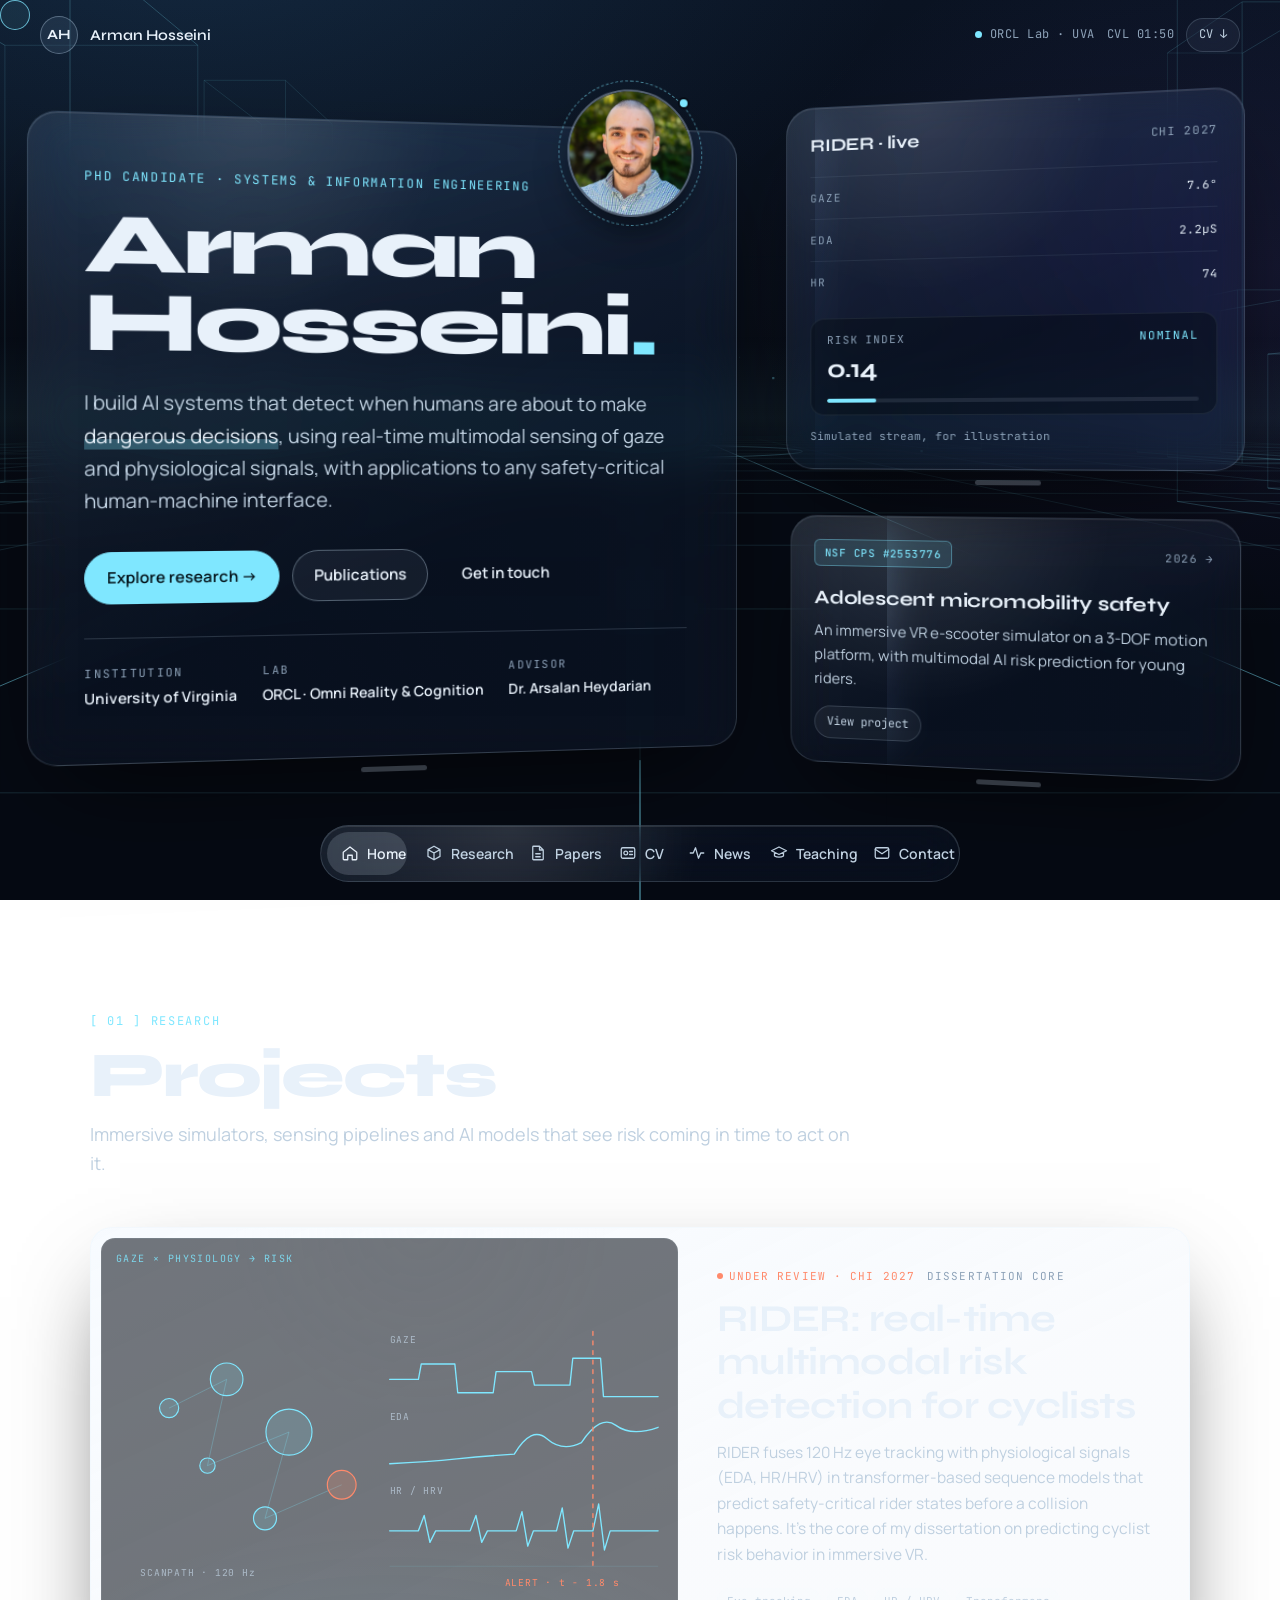
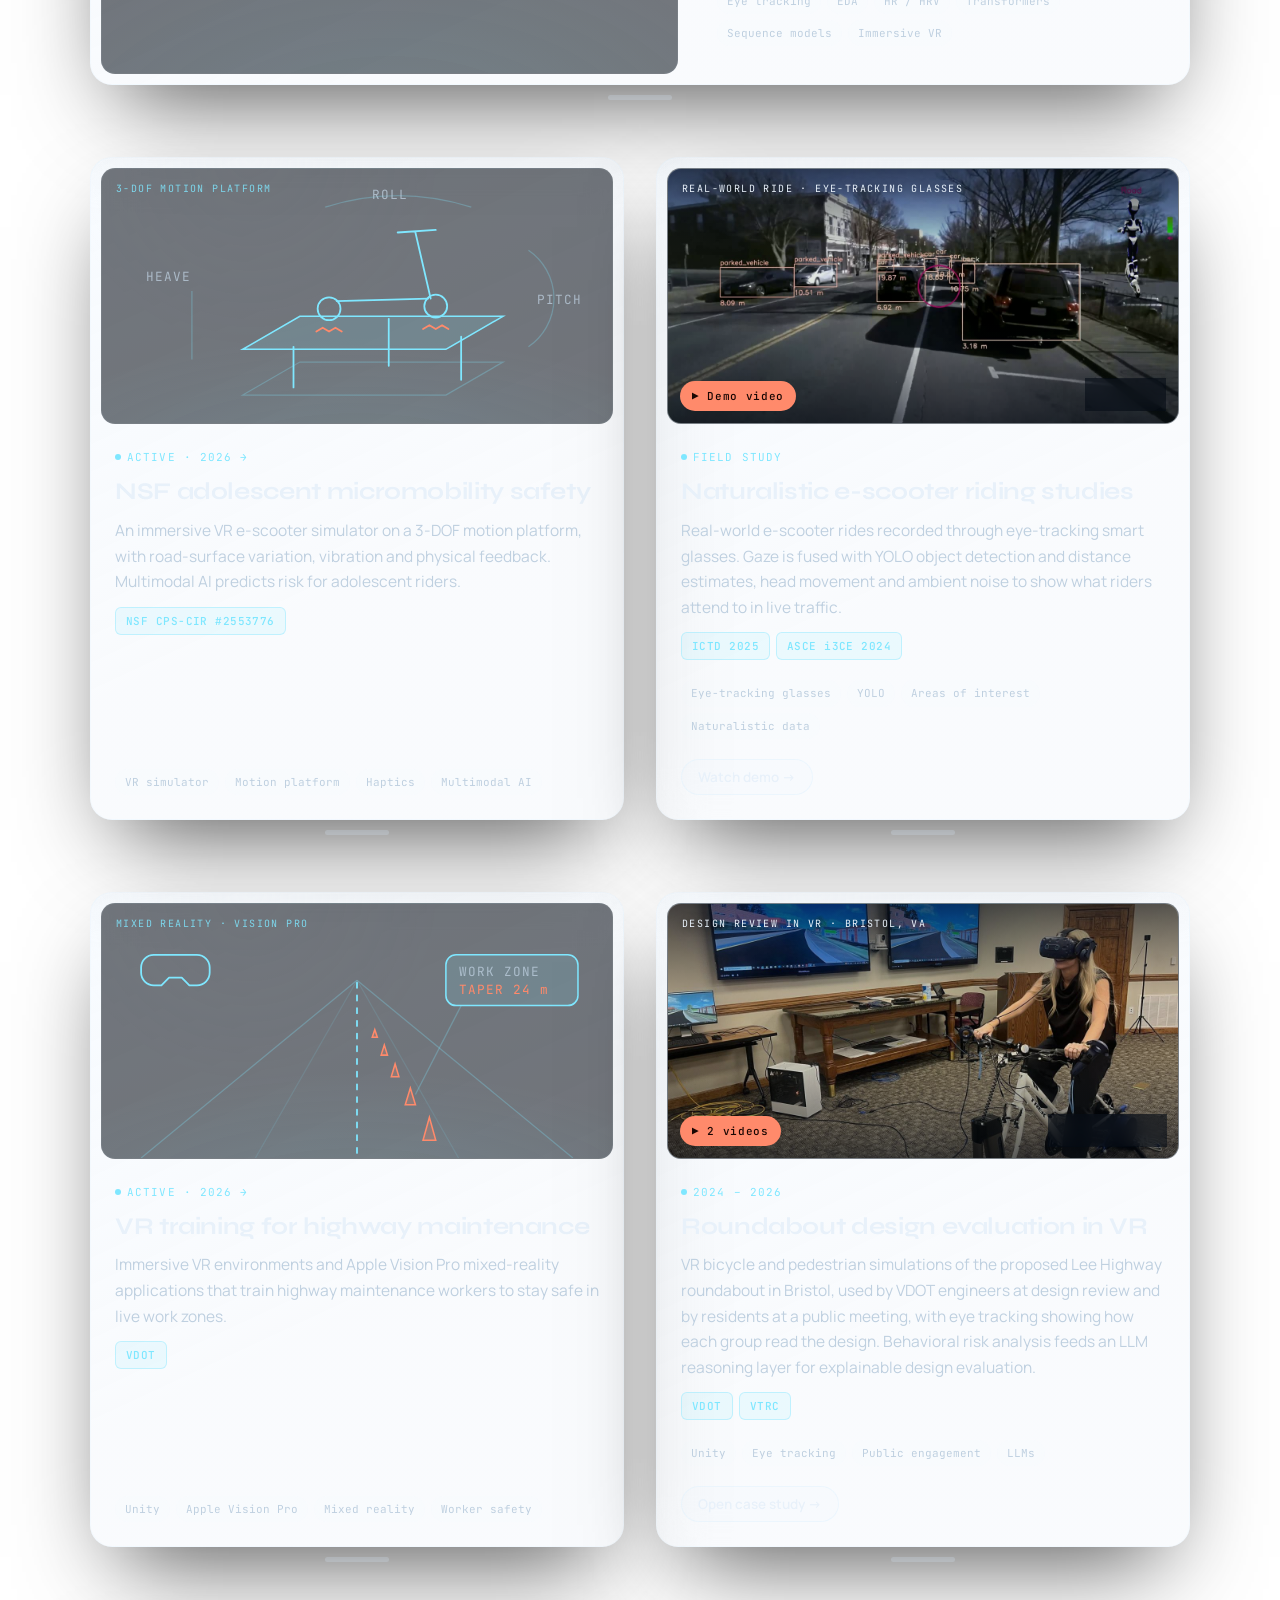
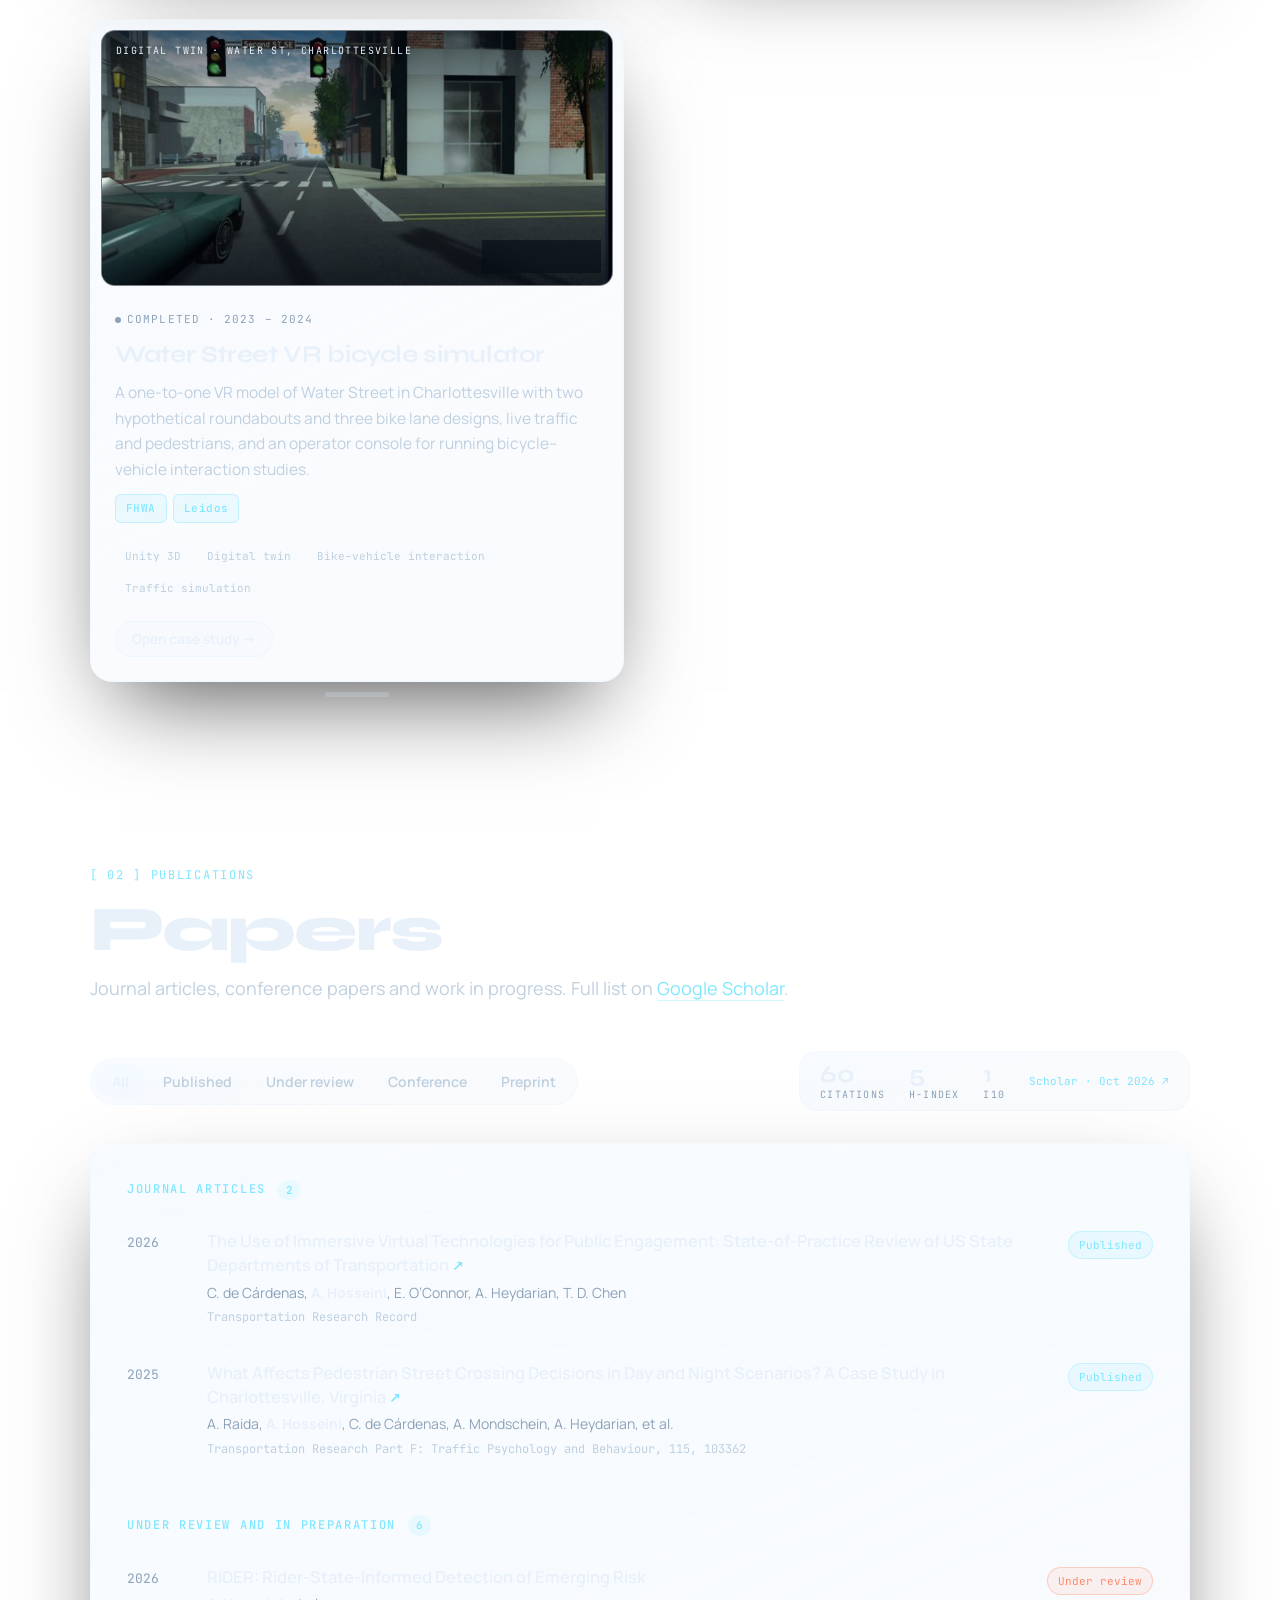
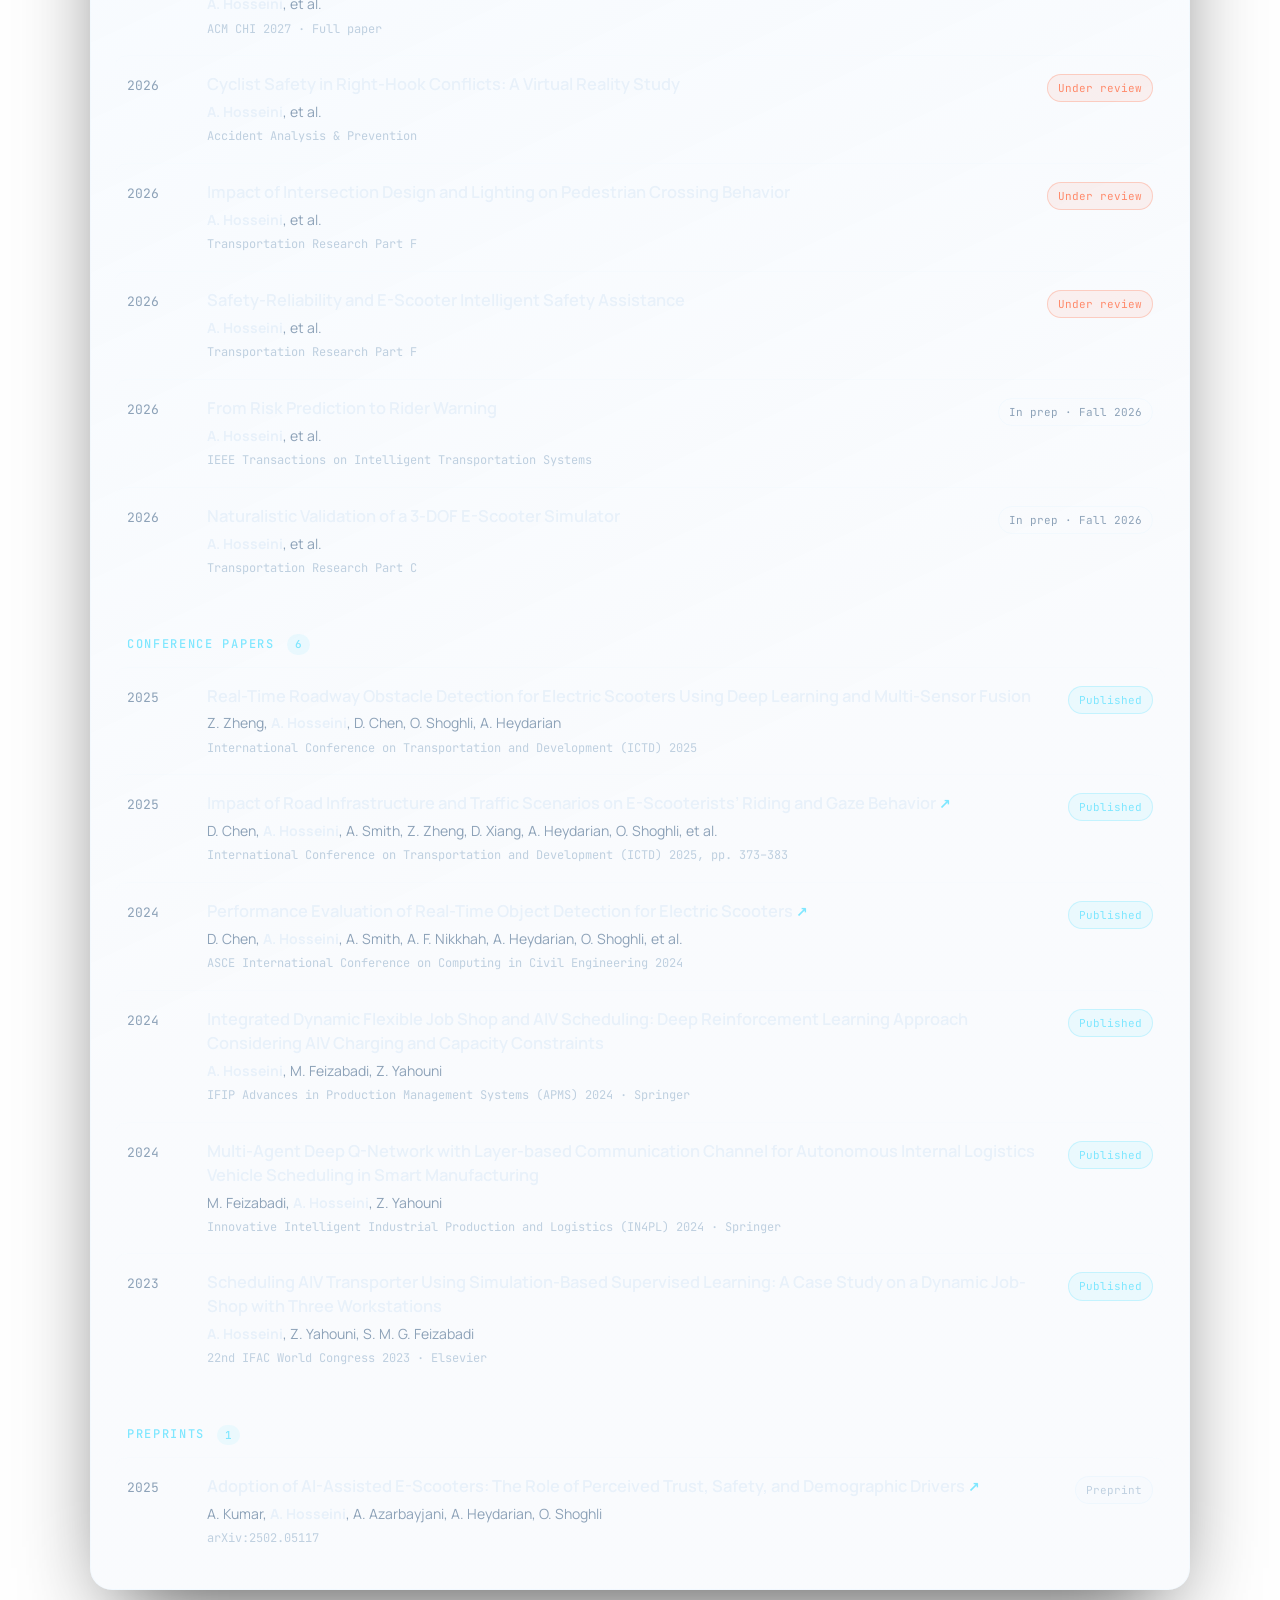
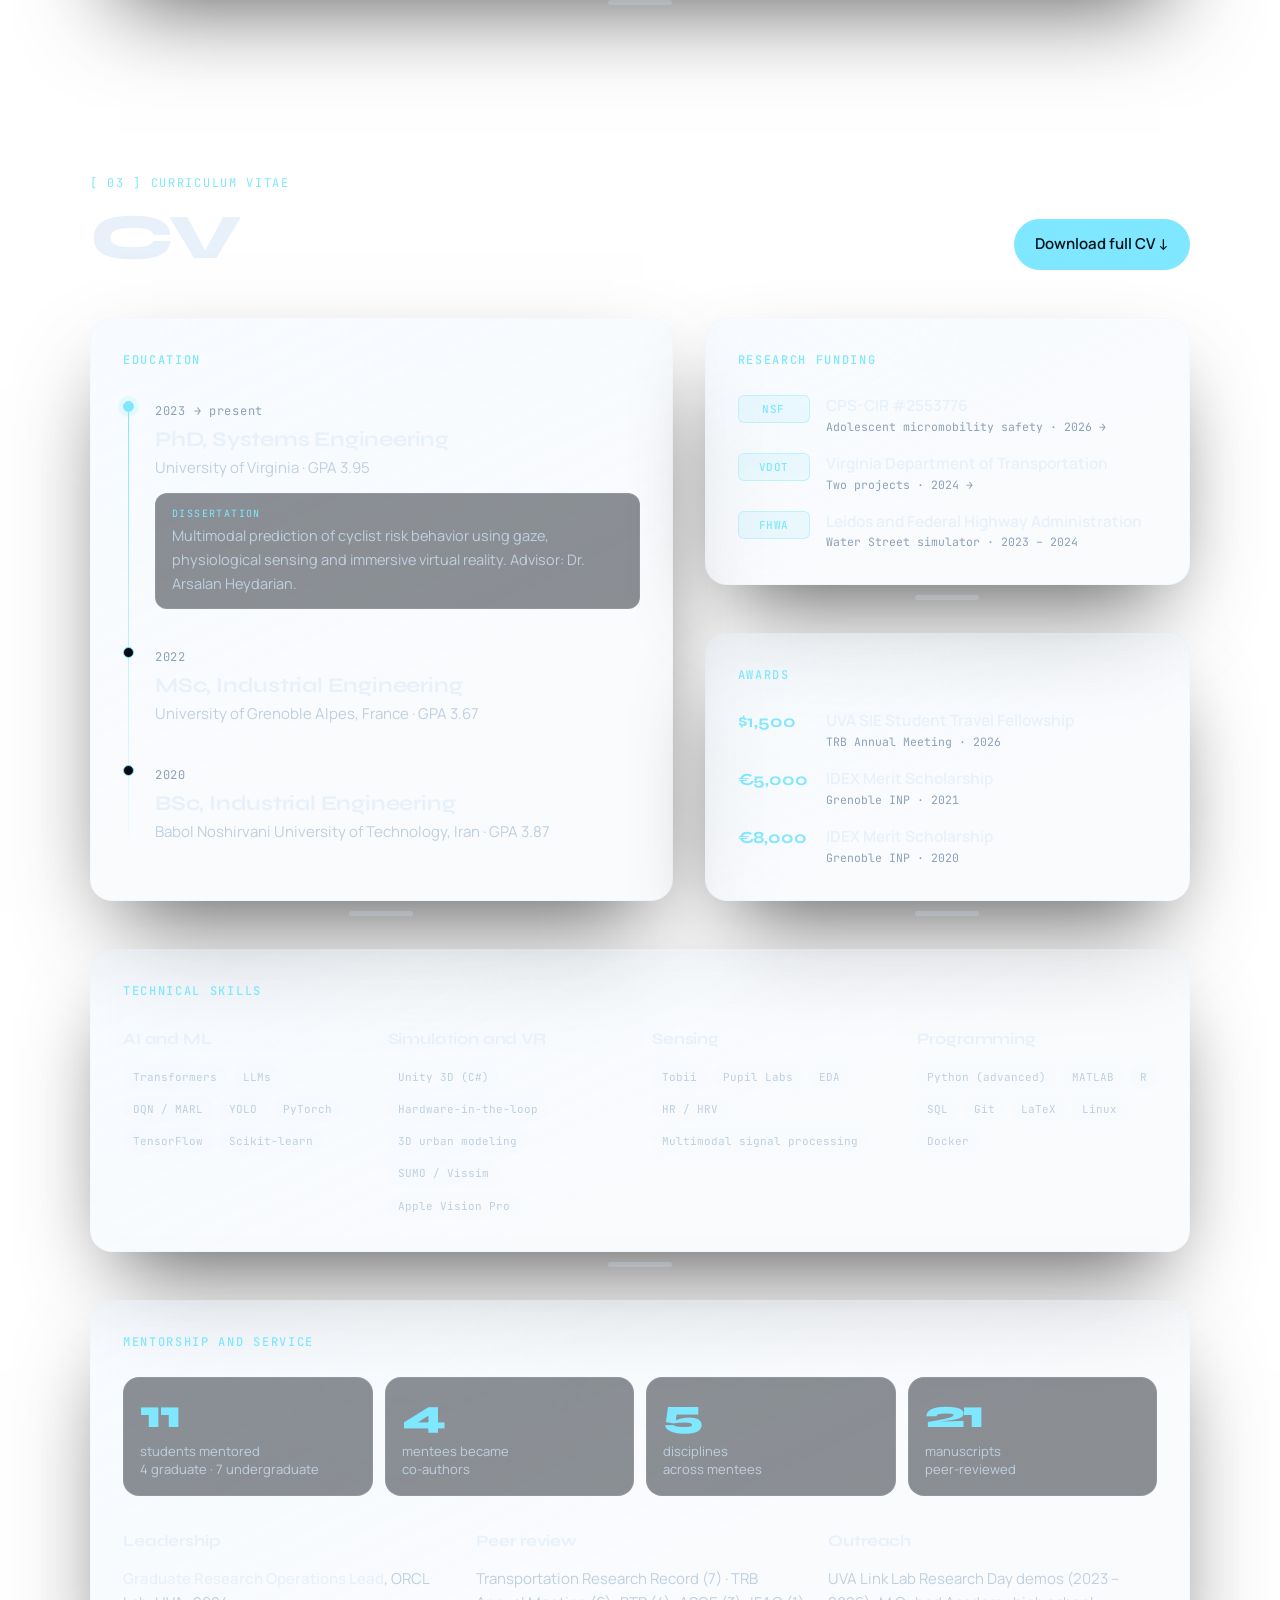
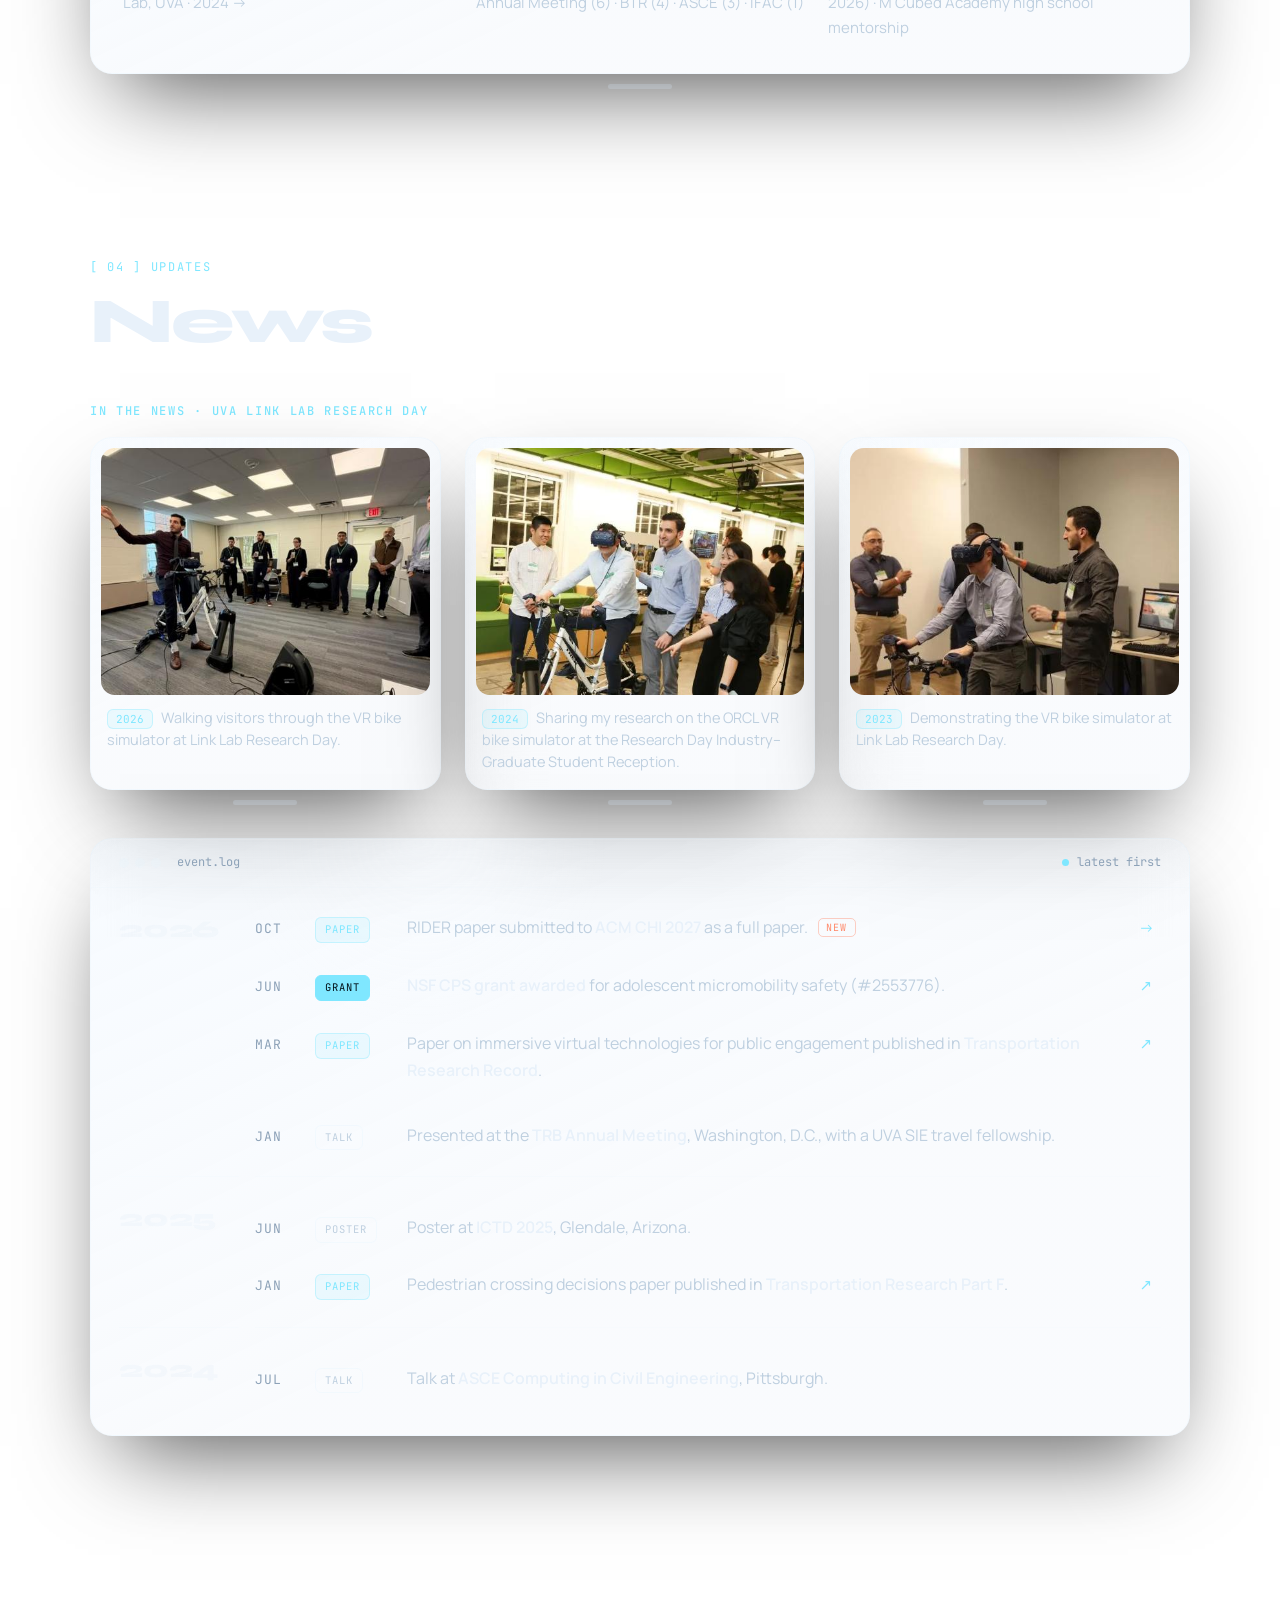
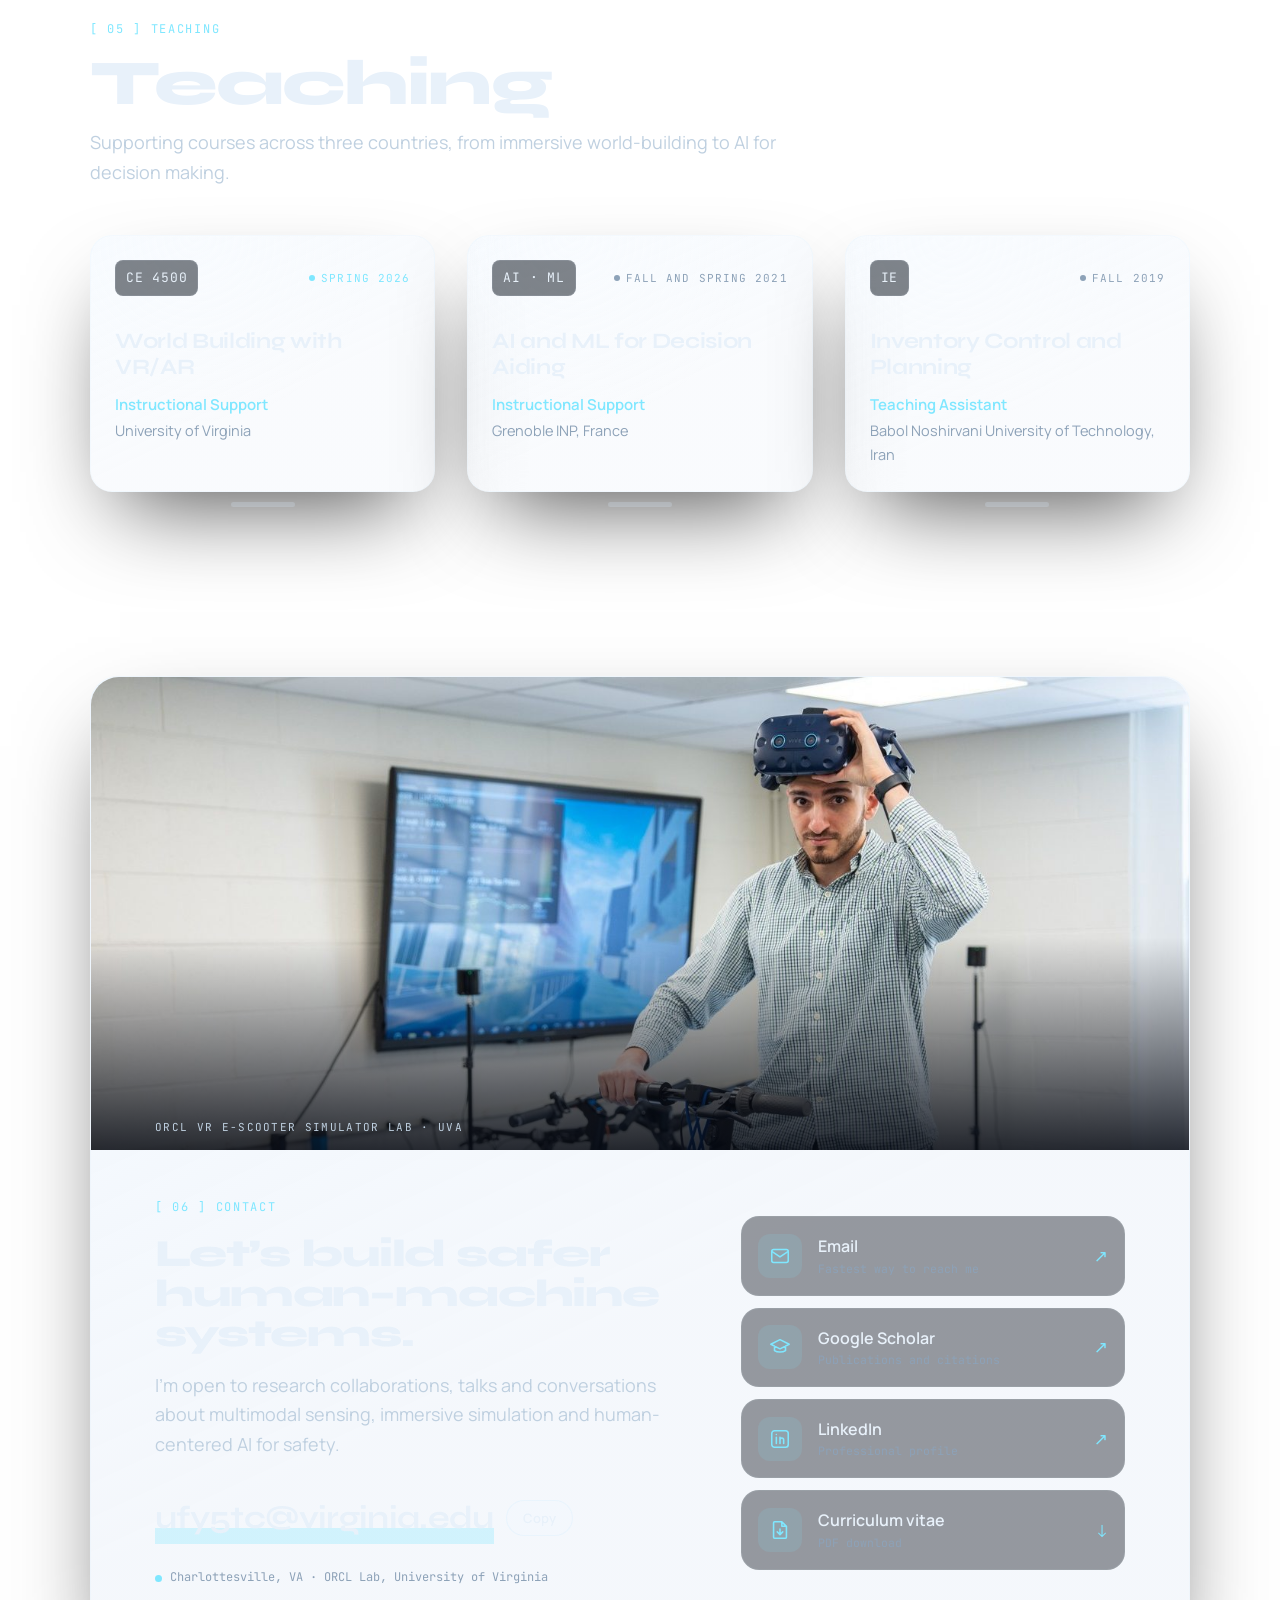
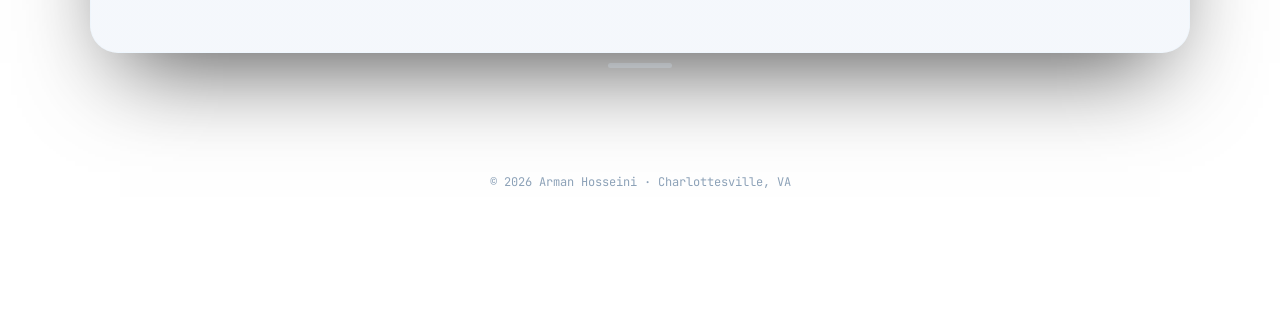
==== commit f91defe4: "Swap Contact banner to the VR e-scooter simulator photo Co-Authored-By: Claude Opus 5.5 <noreply@ant" ====
--- a/index.html
+++ b/index.html
@@ -717,10 +717,10 @@
     <!-- ============ CONTACT ============ -->
     <section id="contact" class="section">
       <div class="contact glass grab">
-        <!-- EDIT: contact banner photo — assets/lab-bike.jpg (wide, about 1440×620) -->
+        <!-- EDIT: contact banner photo — assets/lab-scooter.jpg (wide, about 1440×620) -->
         <figure class="contact-photo">
-          <img src="assets/lab-bike-sm.jpg" srcset="assets/lab-bike-sm.jpg 720w, assets/lab-bike.jpg 1440w" sizes="(max-width: 1200px) 100vw, 1200px" alt="Arman lifts a VR headset while sitting on the bike simulator in the ORCL lab, with the simulation on a screen behind him" loading="lazy" width="1440" height="620">
-          <figcaption class="mono">ORCL VR bike simulator lab · UVA</figcaption>
+          <img src="assets/lab-scooter-sm.jpg" srcset="assets/lab-scooter-sm.jpg 720w, assets/lab-scooter.jpg 1440w" sizes="(max-width: 1200px) 100vw, 1200px" alt="Arman lifts a VR headset while standing at the e-scooter simulator in the ORCL lab, with the simulation on a screen behind him" loading="lazy" width="1440" height="620">
+          <figcaption class="mono">ORCL VR e-scooter simulator lab · UVA</figcaption>
         </figure>
         <div class="contact-main">
           <p class="eyebrow">[ 06 ] Contact</p>
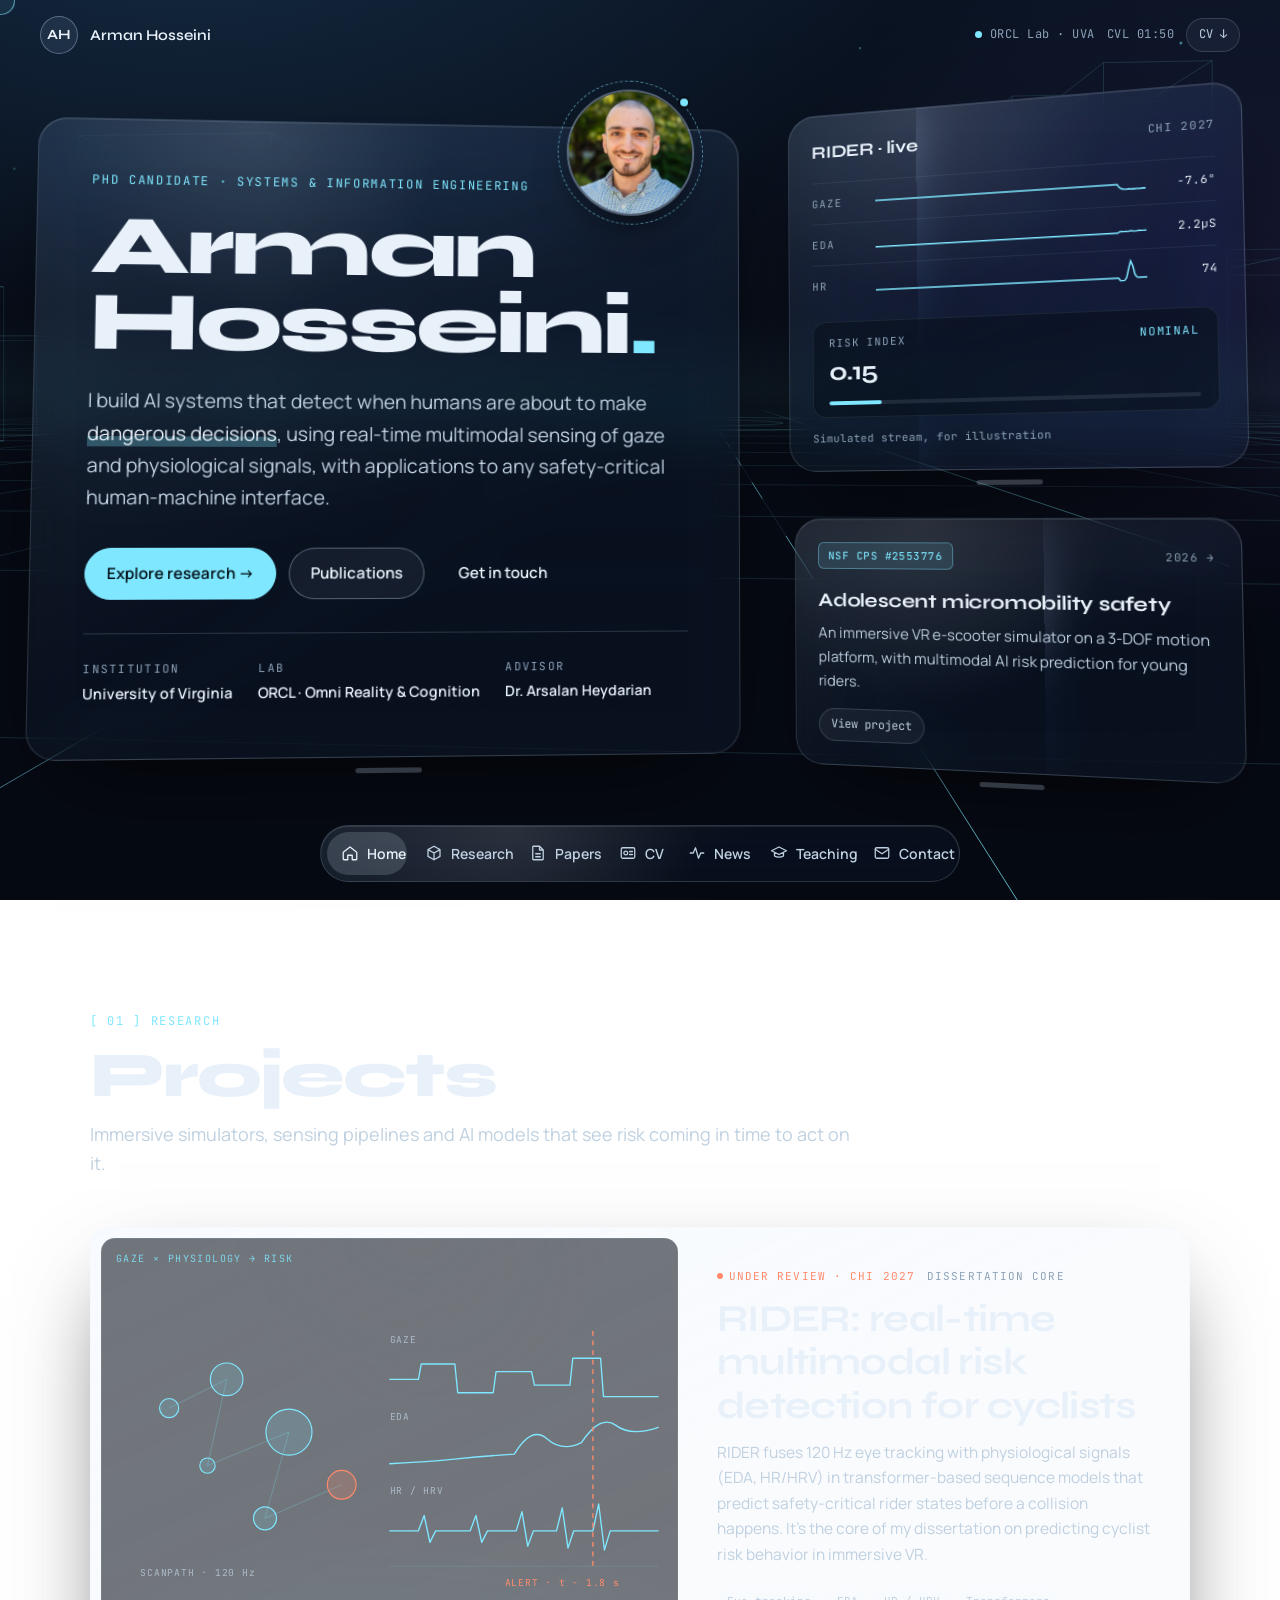
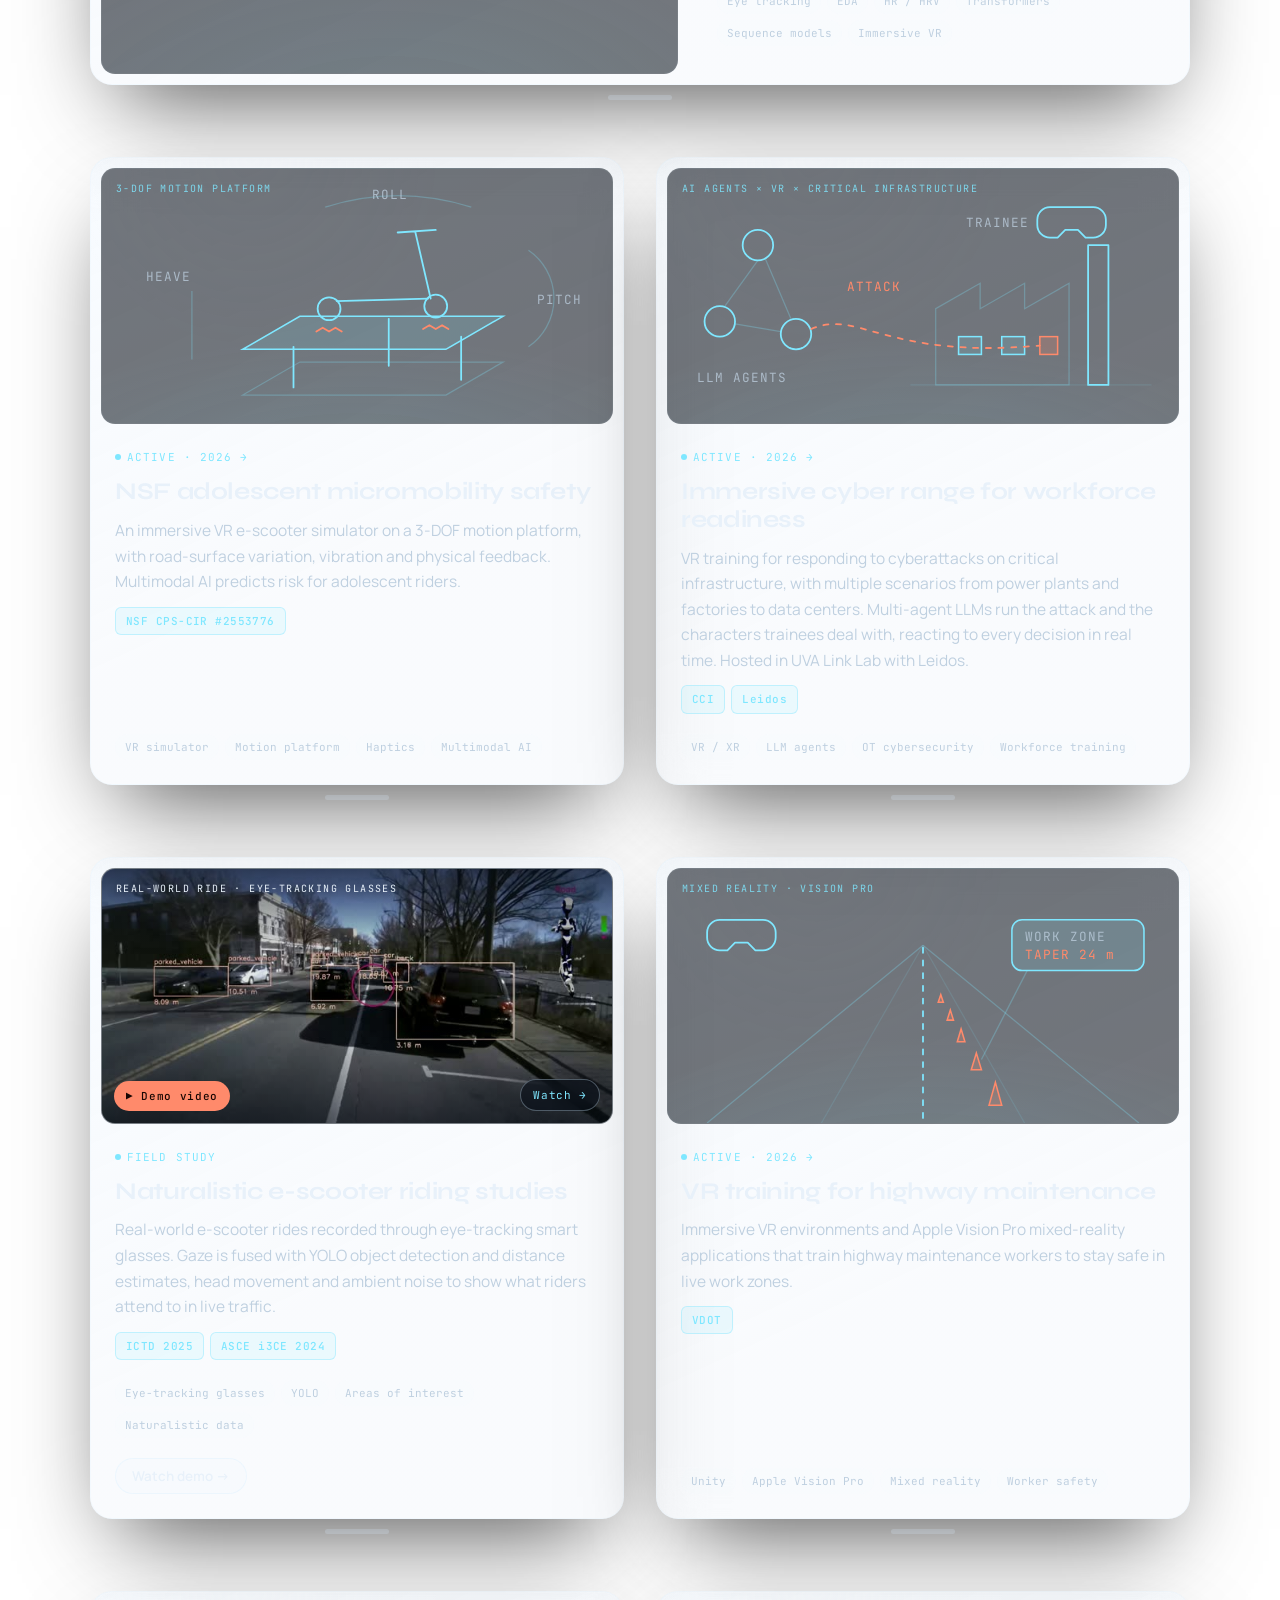
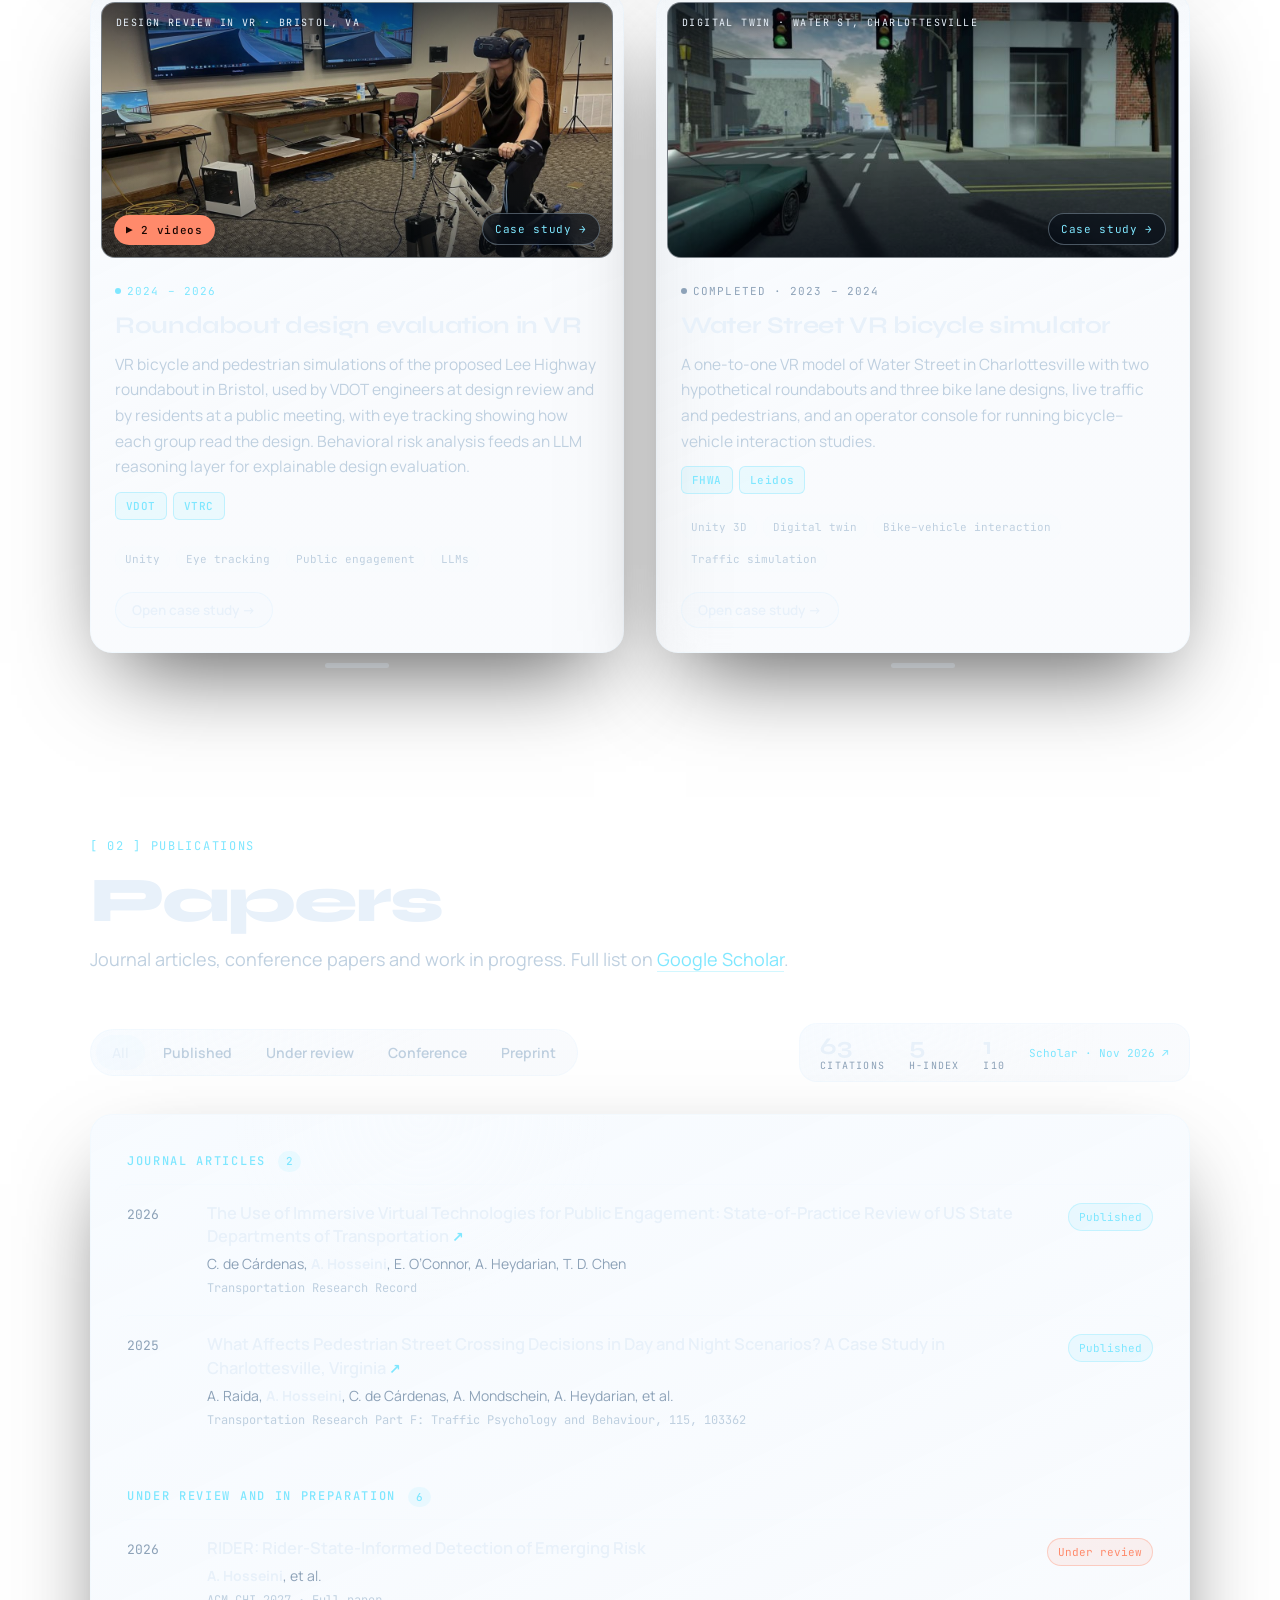
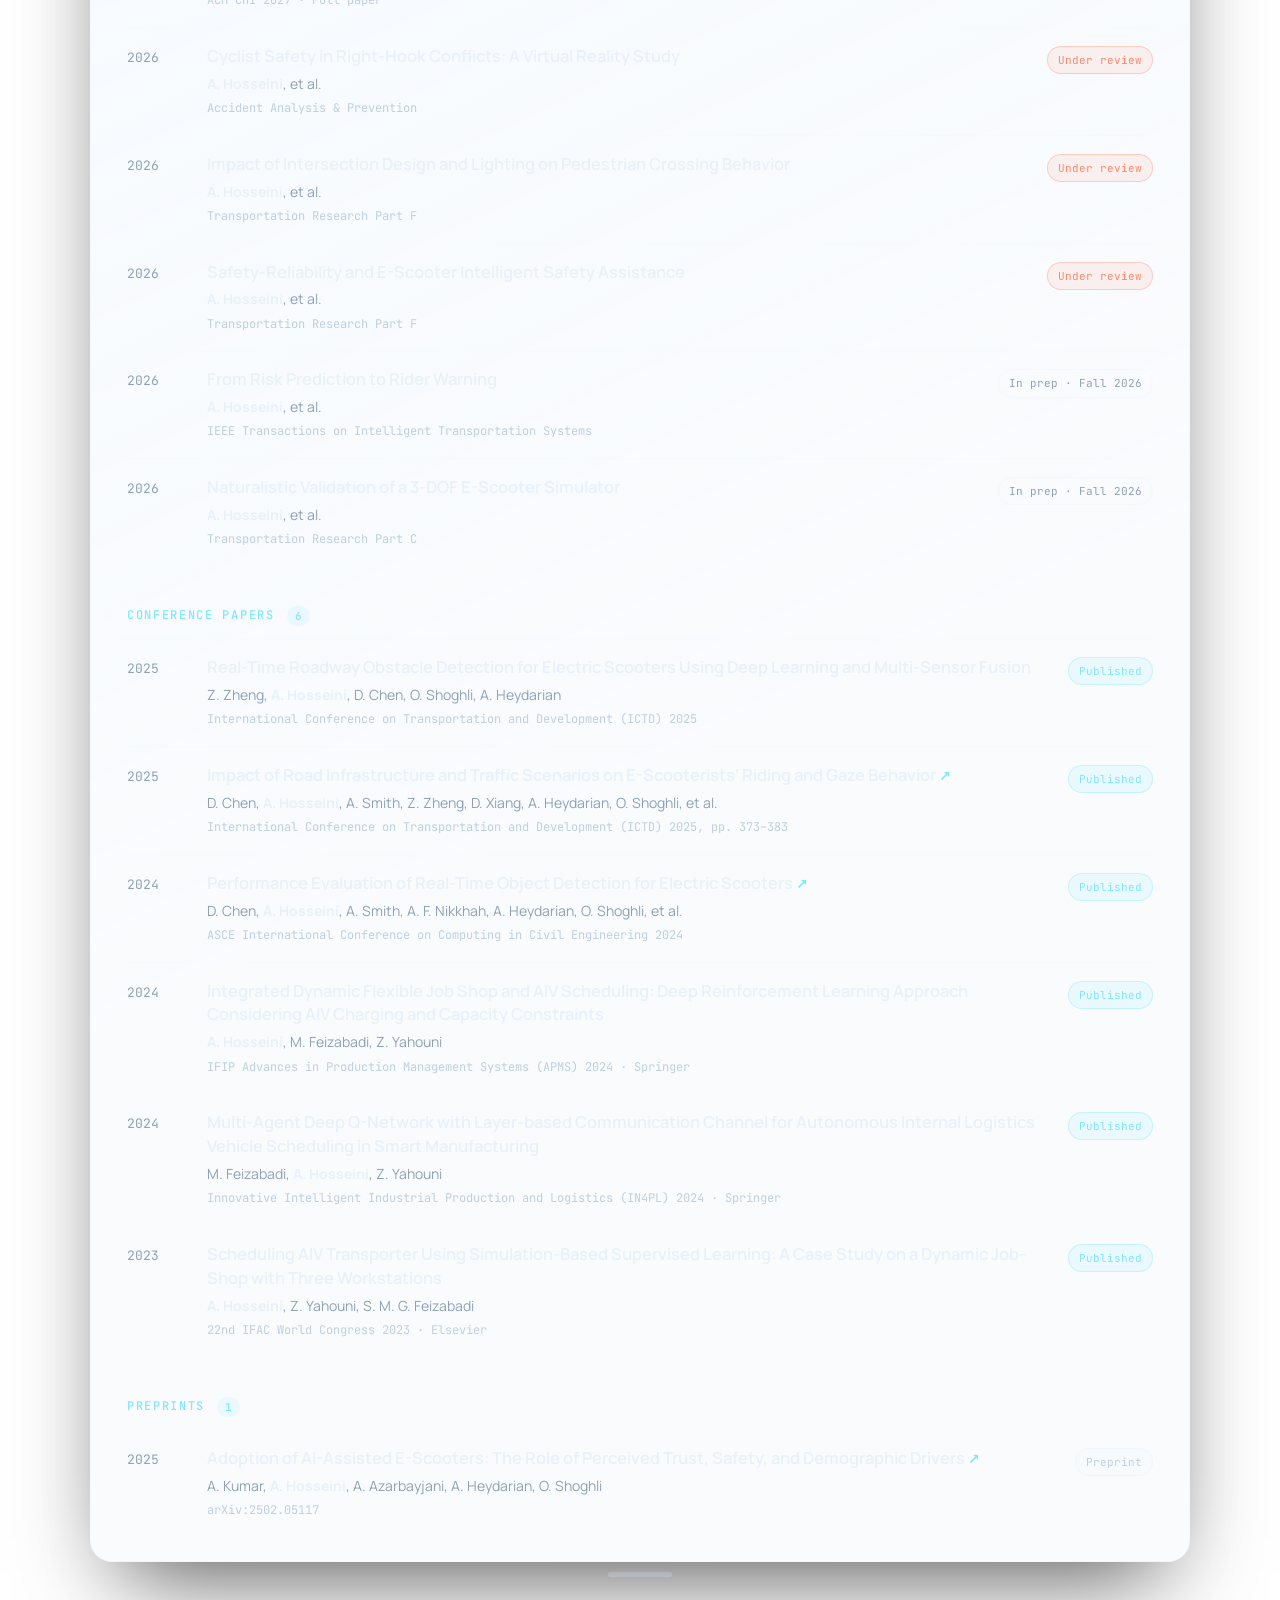
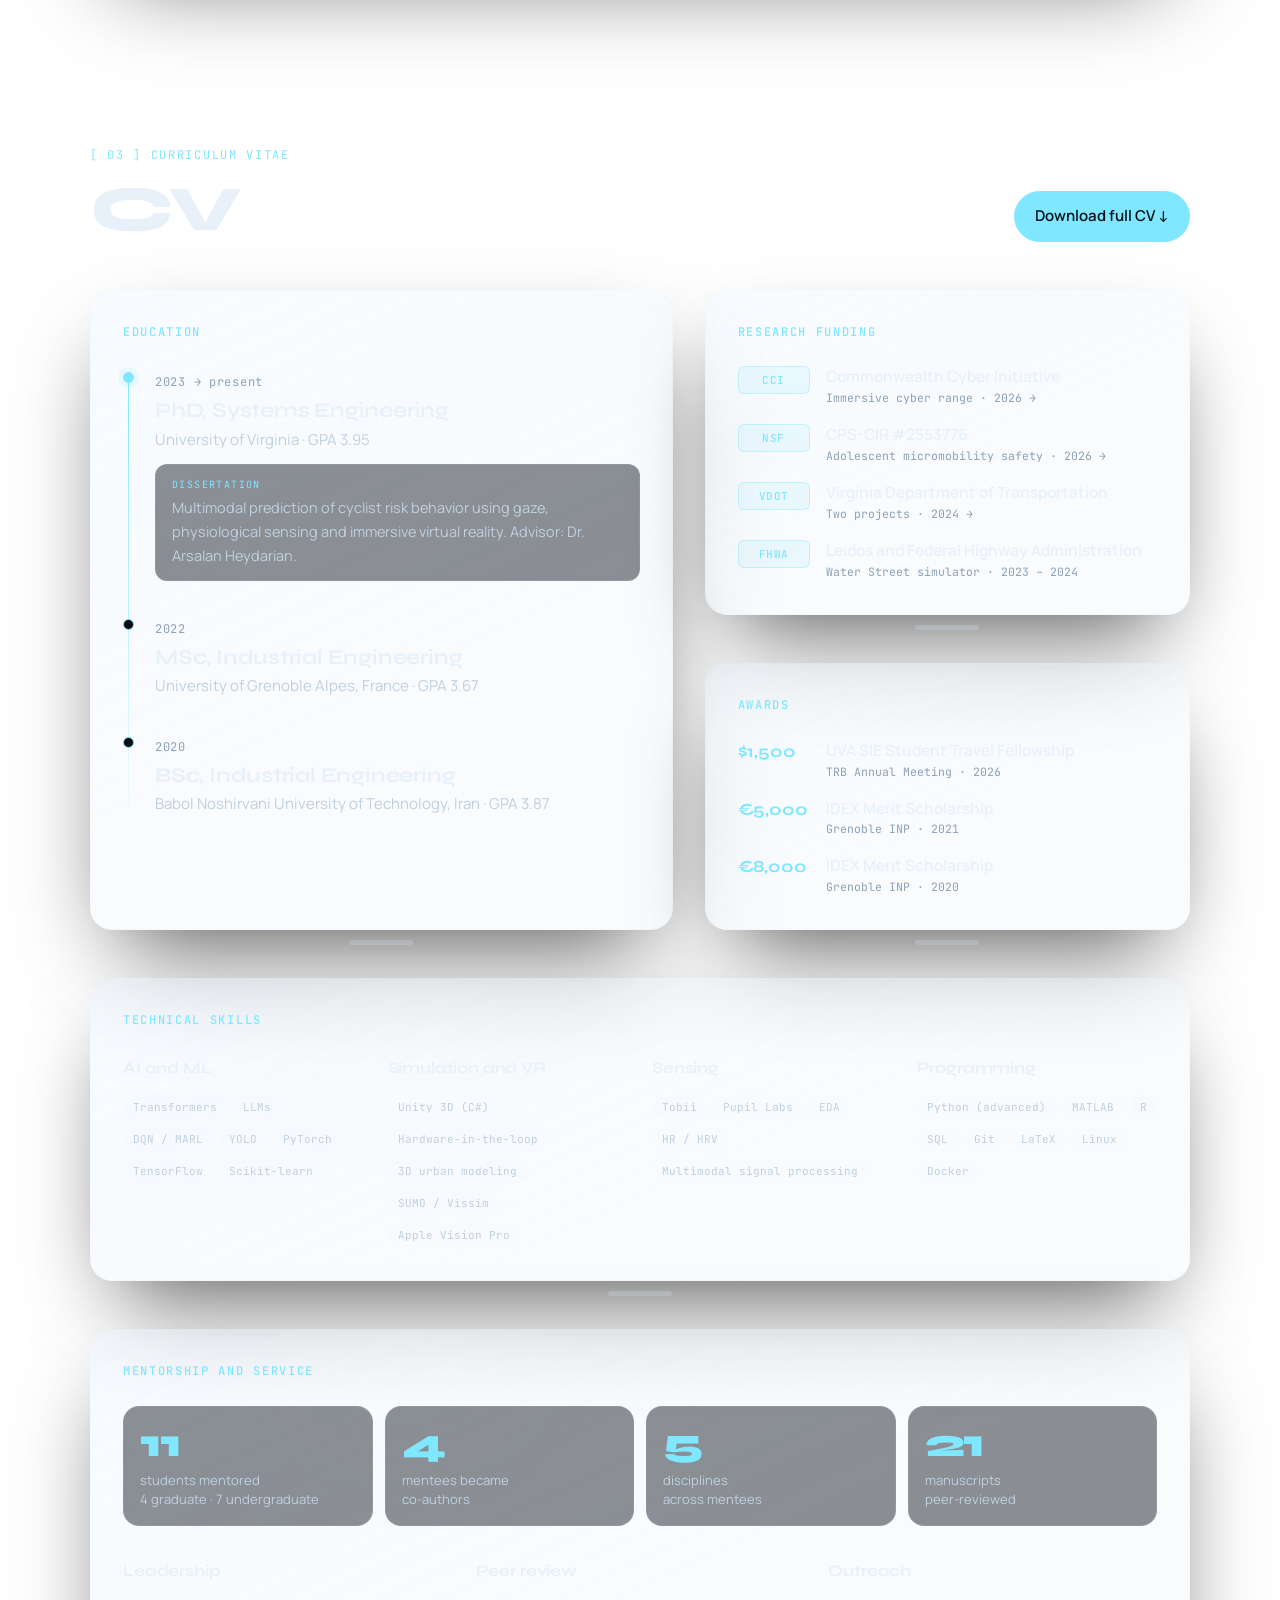
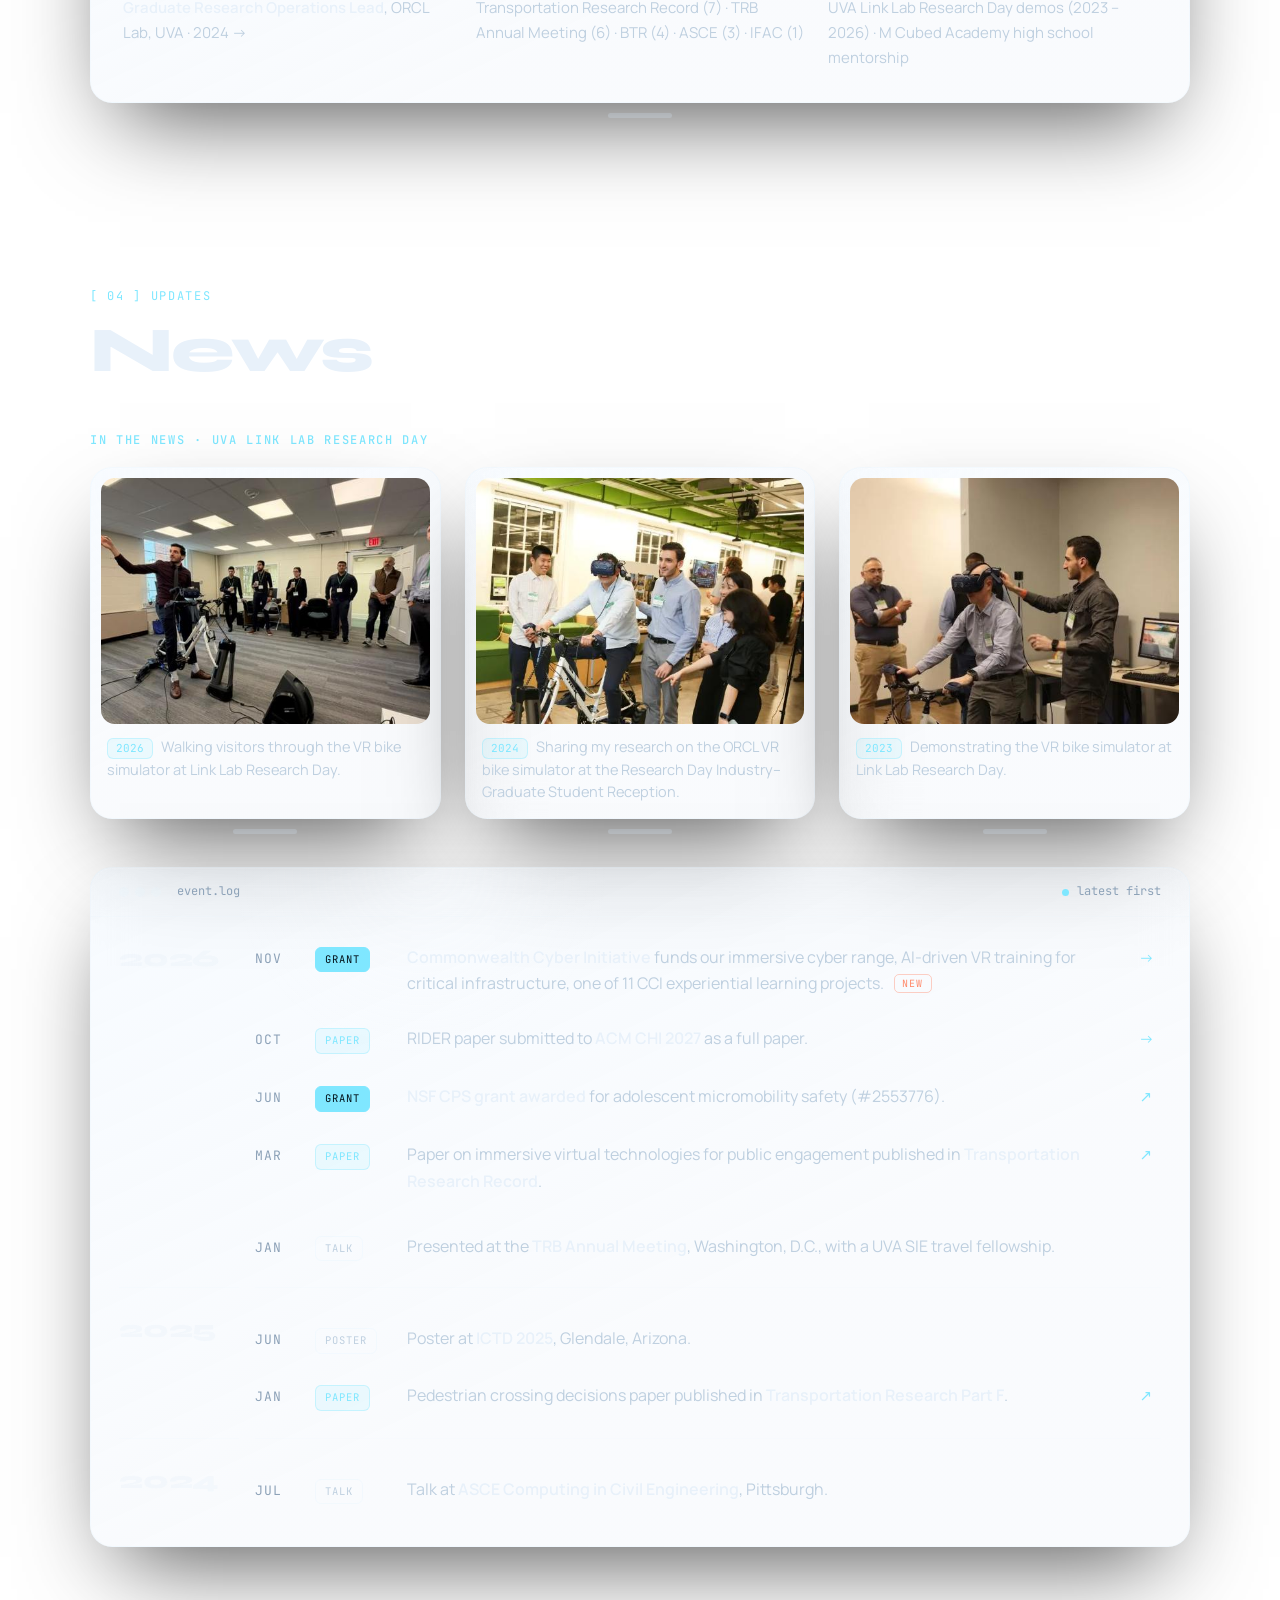
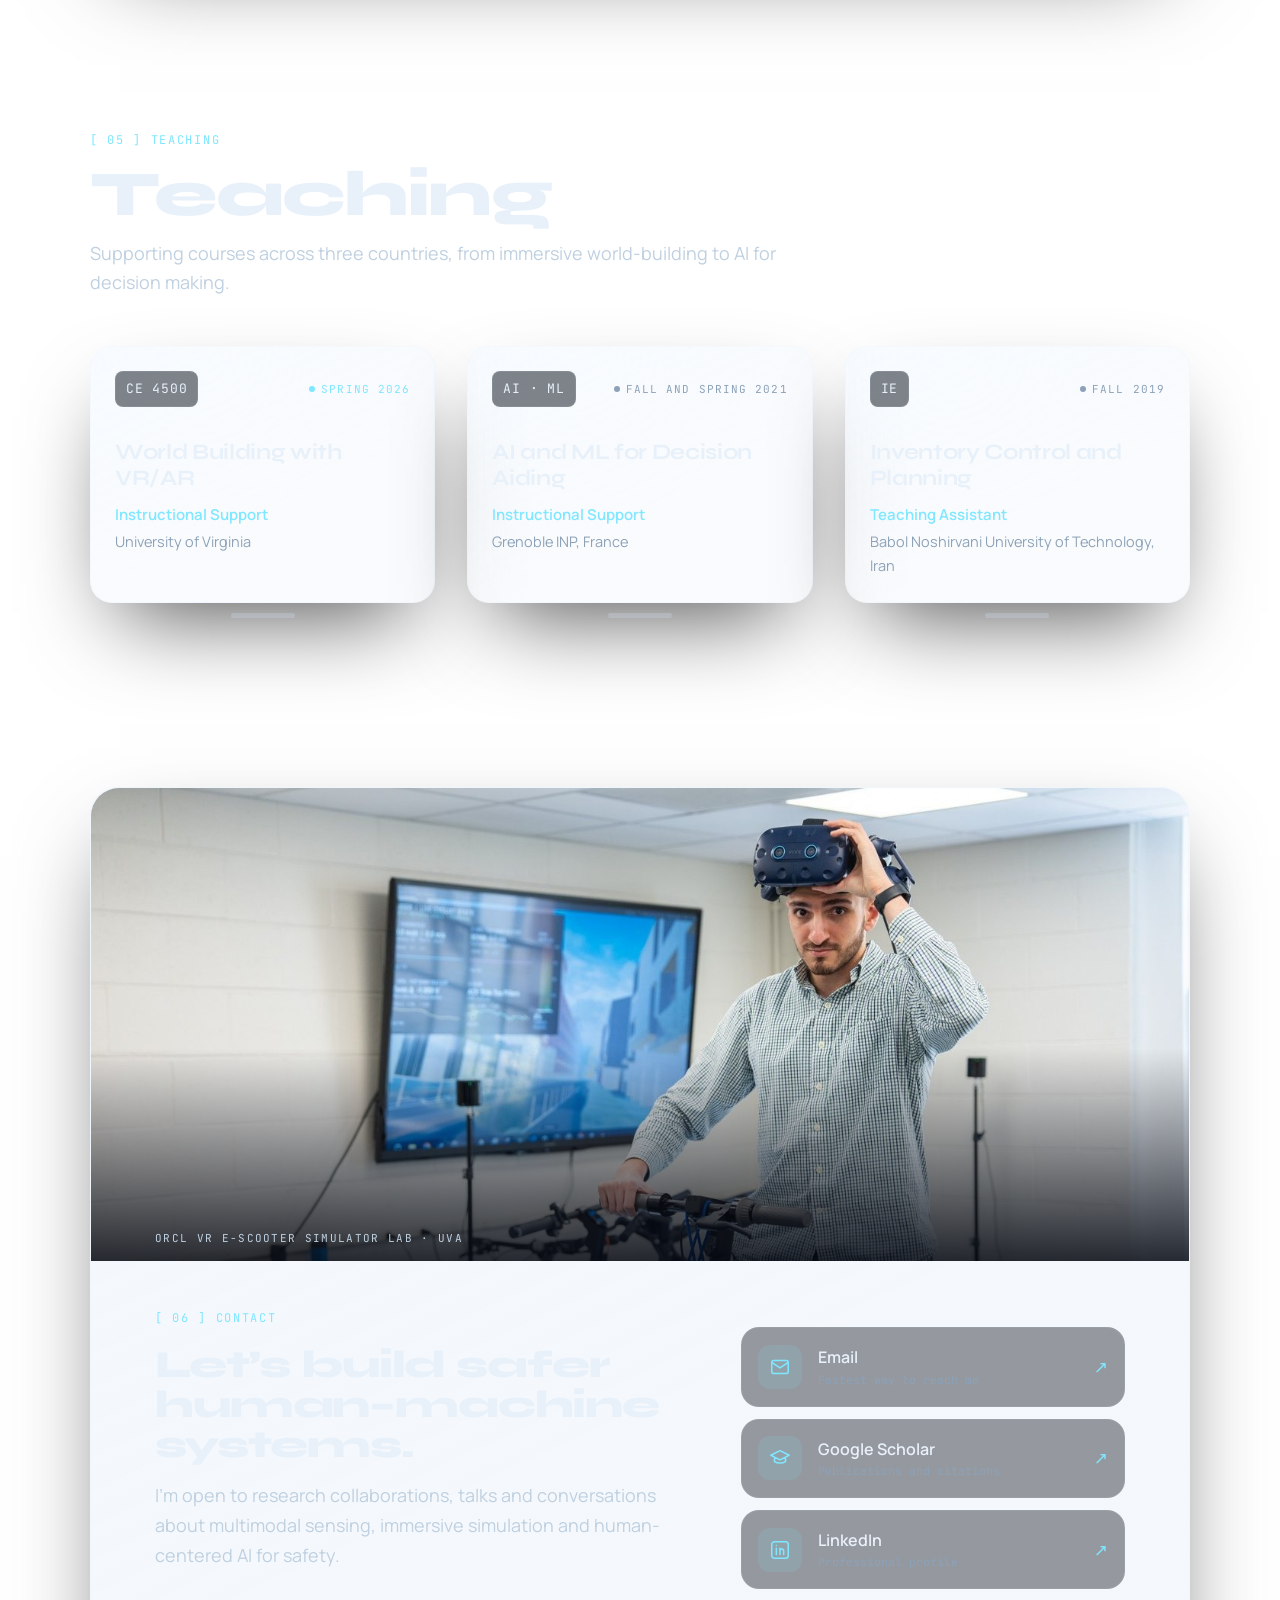
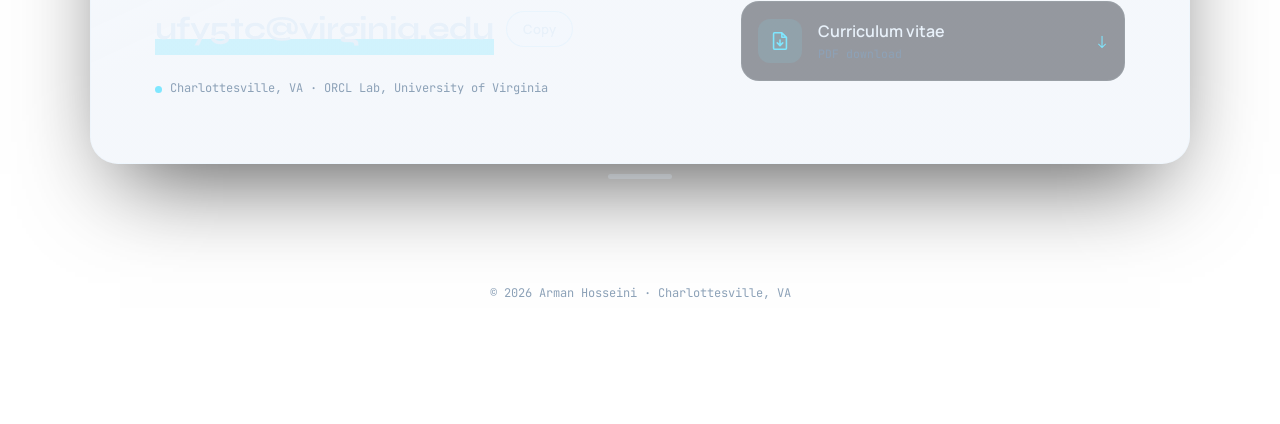
==== commit 5d6614de: "Add CCI immersive cyber range project and update Scholar metrics Co-Authored-By: Claude Opus 5.5 <no" ====
--- a/index.html
+++ b/index.html
@@ -188,6 +188,42 @@
           </div>
         </article>
 
+        <!-- PROJECT: CCI immersive cyber range ============================
+             EDIT: status, badges and tags. -->
+        <article class="card glass grab">
+          <div class="card-art">
+            <span class="art-label">AI agents × VR × critical infrastructure</span>
+            <svg viewBox="0 0 400 200" preserveAspectRatio="xMidYMid meet" aria-hidden="true">
+              <!-- facility -->
+              <path class="a-dim" d="M210 170 L210 110 L245 90 L245 110 L280 90 L280 110 L315 90 L315 170 Z"/>
+              <rect class="a-line" x="330" y="60" width="16" height="110"/>
+              <line class="a-faint" x1="190" y1="170" x2="380" y2="170"/>
+              <rect class="a-fill" x="228" y="132" width="18" height="14"/>
+              <rect class="a-fill" x="262" y="132" width="18" height="14"/>
+              <rect class="a-hotfill" x="292" y="132" width="14" height="14"/>
+              <!-- AI agents -->
+              <circle class="a-line" cx="70" cy="60" r="12"/>
+              <circle class="a-line" cx="40" cy="120" r="12"/>
+              <circle class="a-line" cx="100" cy="130" r="12"/>
+              <path class="a-dim" d="M70 72 L44 108 M76 71 L96 118 M52 122 L88 128"/>
+              <text class="a-txt" x="22" y="168">LLM AGENTS</text>
+              <!-- attack path -->
+              <path class="a-hot a-flow" d="M112 126 C150 110 170 150 292 139"/>
+              <text class="a-txt-hot" x="140" y="96">ATTACK</text>
+              <!-- trainee in VR -->
+              <path class="a-line" d="M300 30 h34 a10 10 0 0 1 10 10 v4 a10 10 0 0 1 -10 10 h-6 l-6 -6 h-10 l-6 6 h-6 a10 10 0 0 1 -10 -10 v-4 a10 10 0 0 1 10 -10 z"/>
+              <text class="a-txt" x="234" y="46">TRAINEE</text>
+            </svg>
+          </div>
+          <div class="card-body">
+            <div class="card-status"><span class="state">Active · 2026 →</span></div>
+            <h3 class="card-title">Immersive cyber range for workforce readiness</h3>
+            <p class="card-text">VR training for responding to cyberattacks on critical infrastructure, with multiple scenarios from power plants and factories to data centers. Multi-agent LLMs run the attack and the characters trainees deal with, reacting to every decision in real time. Hosted in UVA Link Lab with Leidos.</p>
+            <div class="funding"><span class="badge">CCI</span><span class="badge">Leidos</span></div>
+            <ul class="tags"><li>VR / XR</li><li>LLM agents</li><li>OT cybersecurity</li><li>Workforce training</li></ul>
+          </div>
+        </article>
+
         <!-- PROJECT: Naturalistic e-scooter studies =========================
              EDIT: status/dates, funding badges and tags. The video lives in assets/demos/. -->
         <article class="card glass grab">
@@ -294,11 +330,11 @@
           <button data-filter="preprint" aria-pressed="false">Preprint</button>
         </div>
         <!-- EDIT: citation metrics — copy from Google Scholar now and then -->
-        <a class="metrics glass" href="https://scholar.google.com/citations?user=xjbQakIAAAAJ&amp;hl=en" target="_blank" rel="noopener" aria-label="Google Scholar metrics: 60 citations, h-index 5, i10-index 1">
-          <span class="metric"><b>60</b><small>Citations</small></span>
+        <a class="metrics glass" href="https://scholar.google.com/citations?user=xjbQakIAAAAJ&amp;hl=en" target="_blank" rel="noopener" aria-label="Google Scholar metrics: 63 citations, h-index 5, i10-index 1">
+          <span class="metric"><b>63</b><small>Citations</small></span>
           <span class="metric"><b>5</b><small>h-index</small></span>
           <span class="metric"><b>1</b><small>i10</small></span>
-          <span class="metric-src">Scholar · Oct 2026 ↗</span>
+          <span class="metric-src">Scholar · Nov 2026 ↗</span>
         </a>
       </div>
 
@@ -511,6 +547,7 @@
           <div class="cv-panel glass grab">
             <h3 class="cv-panel-title">Research funding</h3>
             <ul class="cv-list">
+              <li><span class="badge">CCI</span><div><b>Commonwealth Cyber Initiative</b><small>Immersive cyber range · 2026 →</small></div></li>
               <li><span class="badge">NSF</span><div><b>CPS-CIR #2553776</b><small>Adolescent micromobility safety · 2026 →</small></div></li>
               <li><span class="badge">VDOT</span><div><b>Virginia Department of Transportation</b><small>Two projects · 2024 →</small></div></li>
               <li><span class="badge">FHWA</span><div><b>Leidos and Federal Highway Administration</b><small>Water Street simulator · 2023 – 2024</small></div></li>
@@ -626,6 +663,12 @@
           <h3 class="log-year-title">2026</h3>
           <ol class="log-list">
             <li class="log-item is-new">
+              <time datetime="2026-11">Nov</time>
+              <span class="log-tag t-grant">Grant</span>
+              <p><b>Commonwealth Cyber Initiative</b> funds our immersive cyber range, AI-driven VR training for critical infrastructure, one of 11 CCI experiential learning projects.</p>
+              <a class="log-link" href="#research" aria-label="See the cyber range project">→</a>
+            </li>
+            <li class="log-item">
               <time datetime="2026-10">Oct</time>
               <span class="log-tag t-paper">Paper</span>
               <p>RIDER paper submitted to <b>ACM CHI 2027</b> as a full paper.</p>
